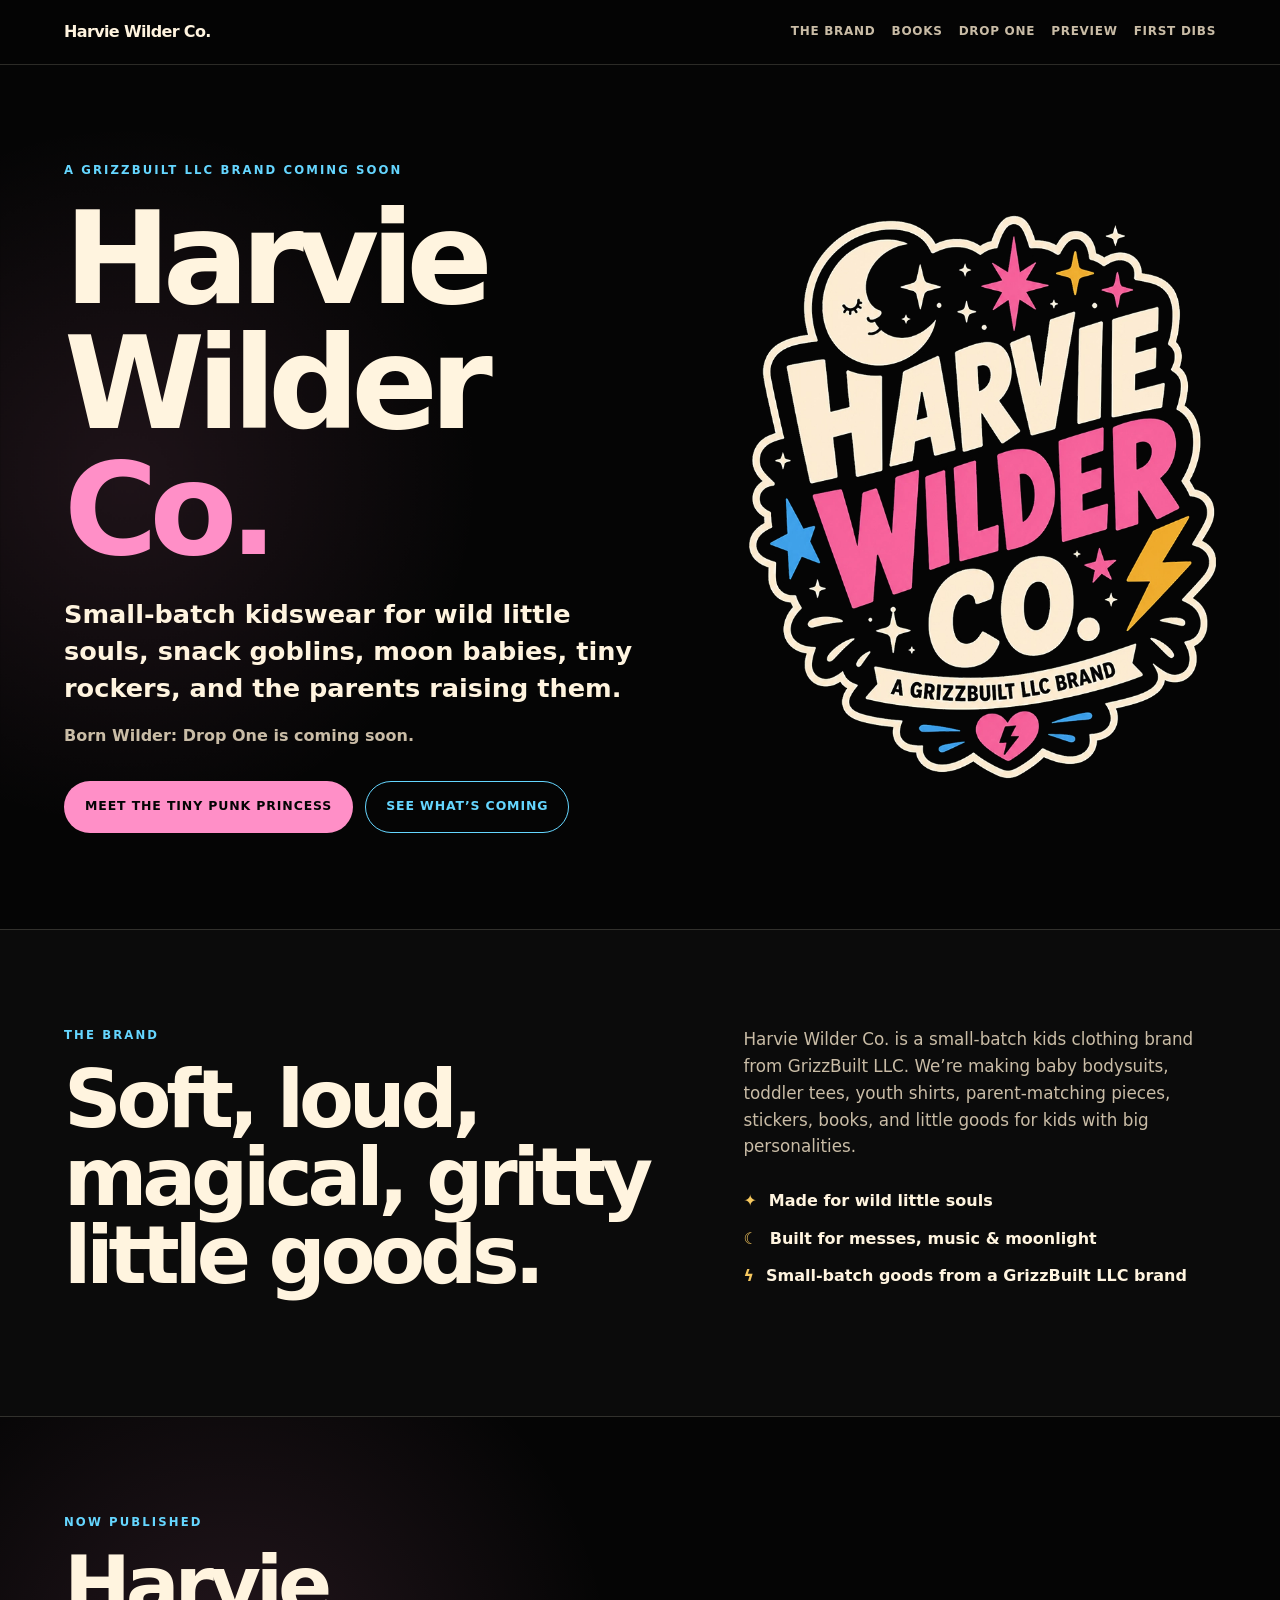
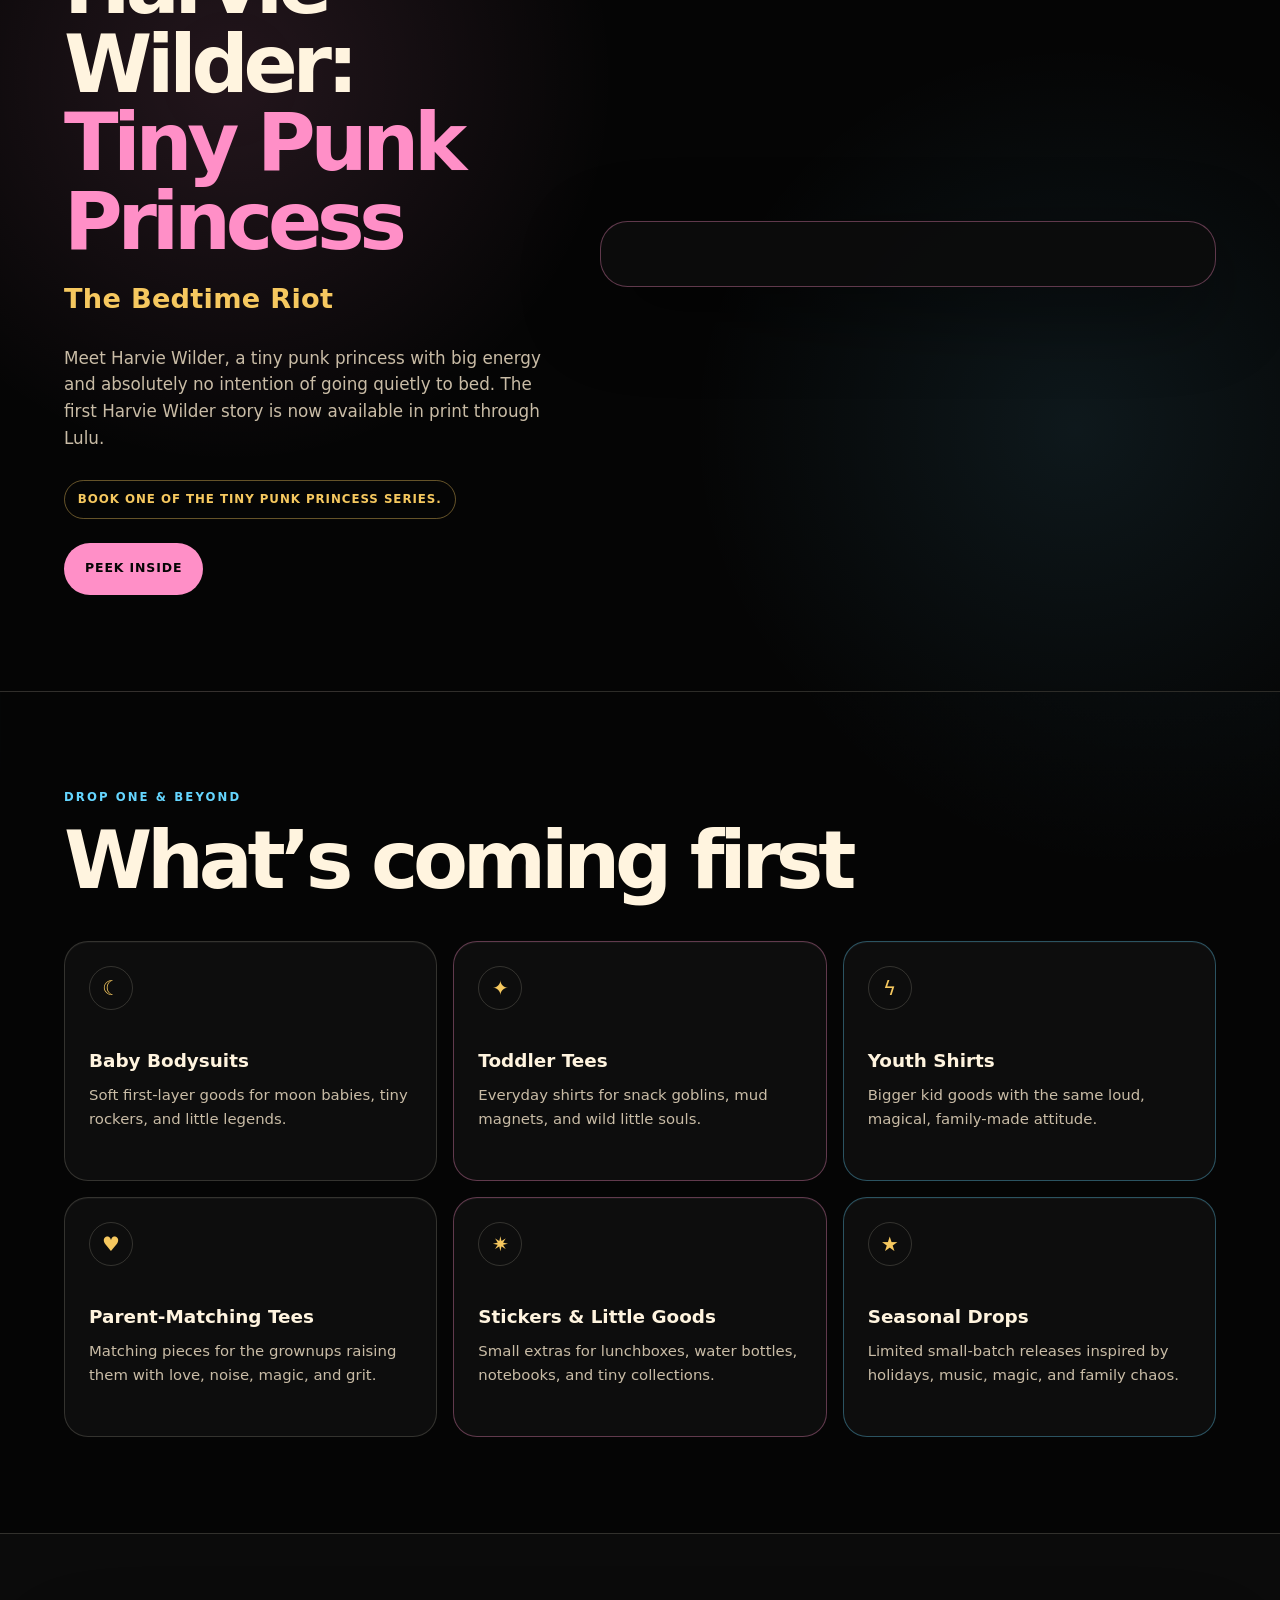
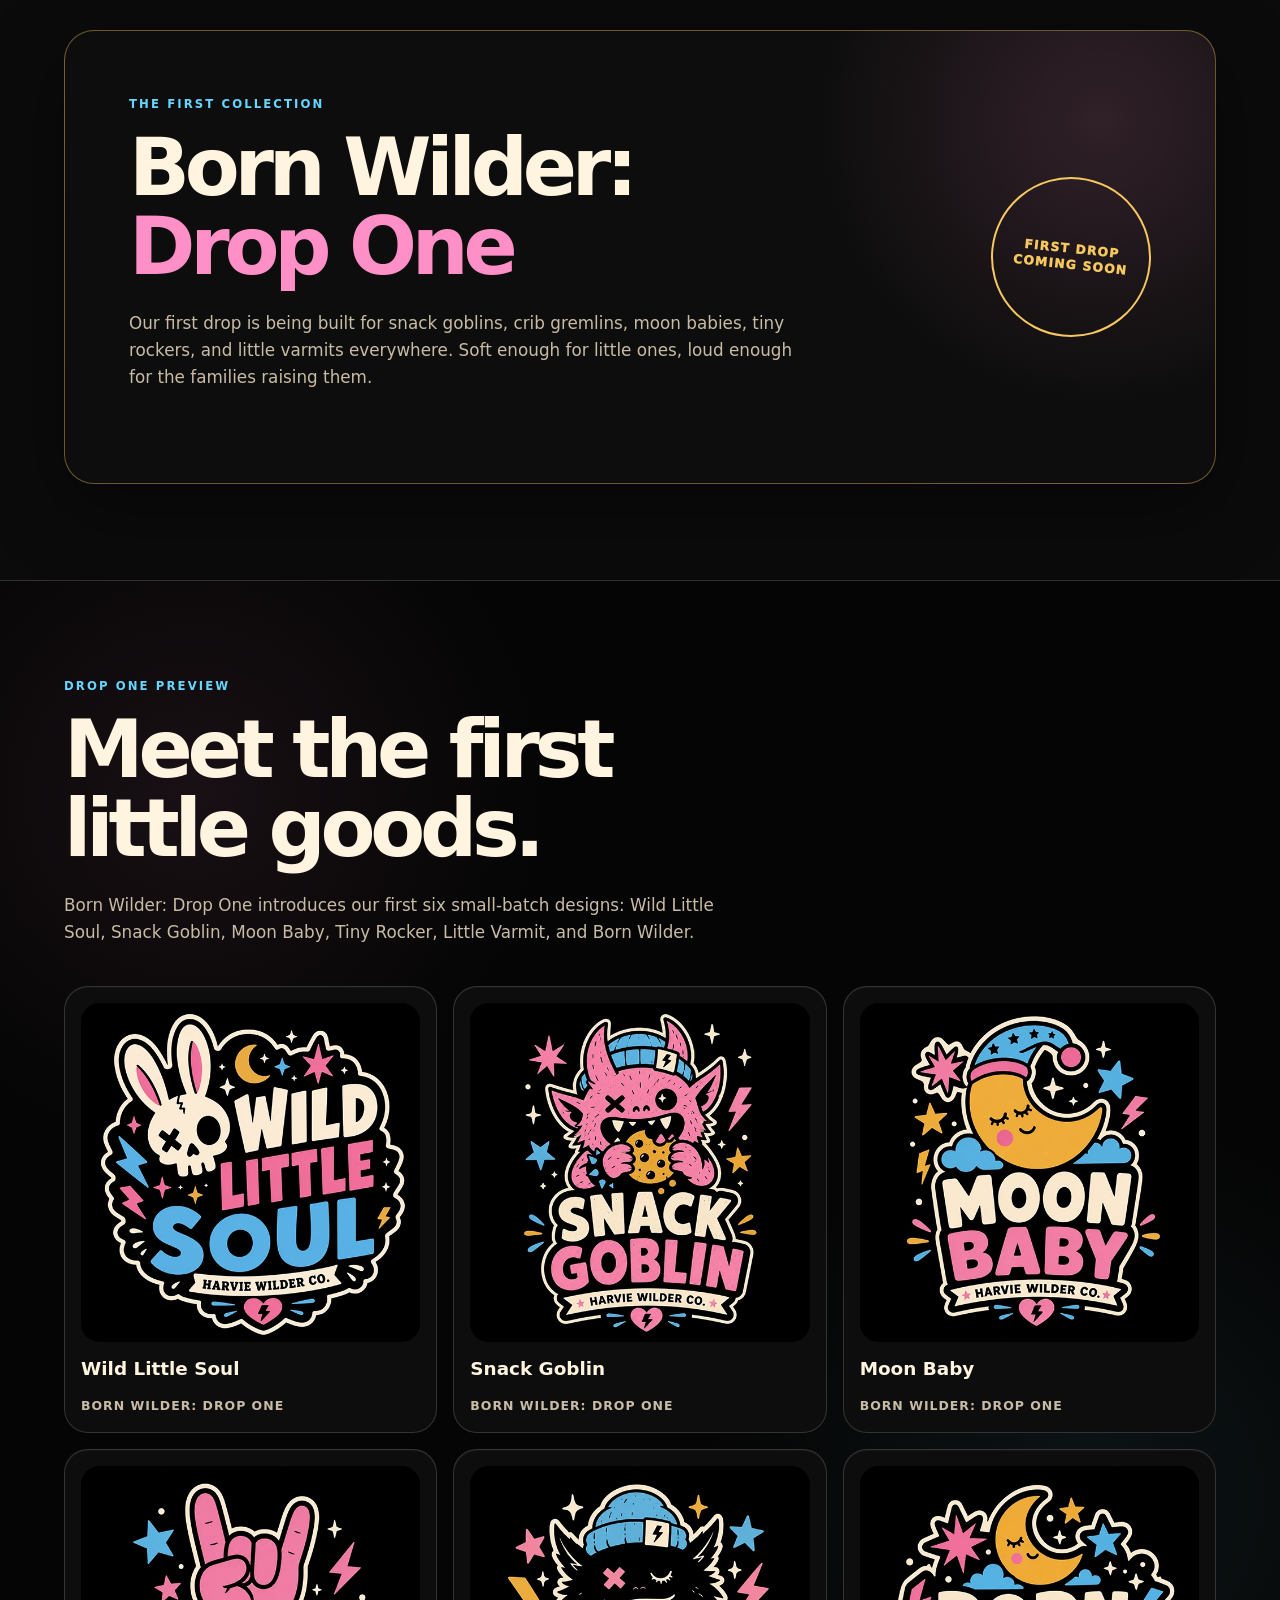
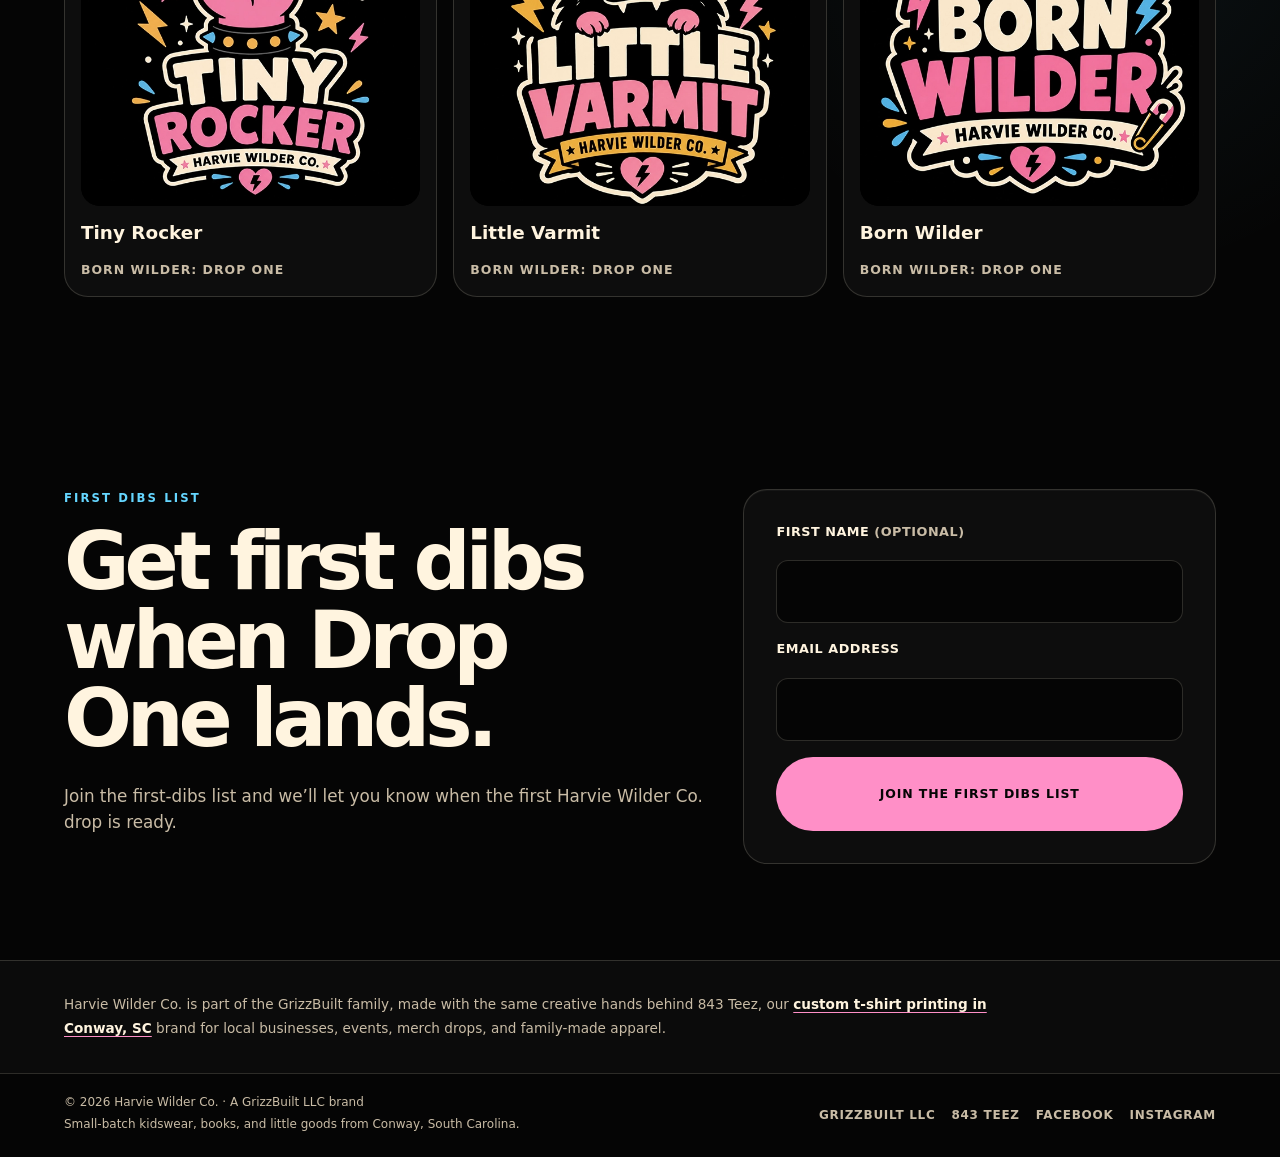
==== index.html @ cdcf3d1c "Add illustrated PDF pages to book preview" ====
<!doctype html>
<html lang="en">
  <head>
    <meta charset="utf-8">
    <meta name="viewport" content="width=device-width, initial-scale=1">
    <title>Harvie Wilder Co. | Small-Batch Kidswear for Wild Little Souls</title>
    <meta name="description" content="Harvie Wilder Co. is a small-batch kidswear brand from GrizzBuilt LLC, making baby bodysuits, toddler tees, youth shirts, parent-matching pieces, stickers, books, and little goods for wild little souls.">
    <link rel="canonical" href="https://harviewilderco.com/">
    <link rel="stylesheet" href="styles.css">
    <link rel="icon" href="/favicon.ico" sizes="any">
    <link rel="icon" href="/icon.svg" type="image/svg+xml">
    <link rel="apple-touch-icon" href="/apple-touch-icon.png">
    <meta property="og:title" content="Harvie Wilder Co. | Small-Batch Kidswear Coming Soon">
    <meta property="og:description" content="Small-batch kidswear, books, and little goods for wild little souls, snack goblins, moon babies, tiny rockers, and the parents raising them.">
    <meta property="og:type" content="website"><meta property="og:url" content="https://harviewilderco.com/"><meta property="og:site_name" content="Harvie Wilder Co."><meta property="og:locale" content="en_US"><meta property="og:image" content="https://harviewilderco.com/assets/harvie-wilder-og-image.png"><meta property="og:image:width" content="1200"><meta property="og:image:height" content="630"><meta property="og:image:type" content="image/png"><meta property="og:image:alt" content="Harvie Wilder Co. small-batch kidswear for wild little souls">
    <meta name="twitter:card" content="summary_large_image"><meta name="twitter:title" content="Harvie Wilder Co. | Small-Batch Kidswear for wild little souls"><meta name="twitter:description" content="Small-batch kidswear, books, and little goods for wild little souls, snack goblins, moon babies, tiny rockers, and the parents raising them."><meta name="twitter:image" content="https://harviewilderco.com/assets/harvie-wilder-og-image.png"><meta name="robots" content="index, follow">
    <script async src="https://www.googletagmanager.com/gtag/js?id=G-0PB50EY0SQ"></script><script>window.dataLayer=window.dataLayer||[];function gtag(){dataLayer.push(arguments);}gtag("js",new Date());gtag("config","G-0PB50EY0SQ");</script>
    <script defer src="https://js.lulu.com/lulu-buy.js"></script>
    <script type="application/ld+json">{"@context":"https://schema.org","@type":"Organization","name":"Harvie Wilder Co.","url":"https://harviewilderco.com","description":"Small-batch kidswear, books, and little goods from GrizzBuilt LLC.","parentOrganization":{"@type":"Organization","name":"GrizzBuilt LLC"},"address":{"@type":"PostalAddress","addressLocality":"Conway","addressRegion":"South Carolina","addressCountry":"US"}}</script>
    <style>
      .book-actions{display:flex;flex-wrap:wrap;gap:.75rem;margin-top:1.5rem}.preview-dialog{width:min(94vw,64rem);max-height:90vh;padding:0;border:1px solid rgb(255 244 223 / 22%);border-radius:1.5rem;background:#0d0d0d;color:#fff4df;box-shadow:0 1.5rem 5rem rgb(0 0 0 / 70%);overflow:hidden}.preview-dialog::backdrop{background:rgb(0 0 0 / 78%);backdrop-filter:blur(5px)}.preview-shell{position:relative;max-height:90vh;overflow:auto;padding:clamp(1.25rem,4vw,3rem)}.preview-close{position:sticky;top:0;z-index:2;float:right;width:2.75rem;height:2.75rem;border:1px solid rgb(255 244 223 / 20%);border-radius:50%;background:#050505;color:#fff4df;font-size:1.35rem;cursor:pointer}.preview-heading{padding-right:3.5rem}.preview-heading h2{font-size:clamp(2.2rem,7vw,4.5rem);margin-bottom:.75rem}.preview-heading p{max-width:42rem;color:#c9bca6}.preview-pages{display:grid;gap:1rem;margin-top:2rem}.preview-page{display:flex;flex-direction:column;align-items:center;gap:1.5rem;padding:0 0 2rem;overflow:hidden;border:1px solid rgb(255 244 223 / 16%);border-radius:1.25rem;background:#fff4df;color:#3f2941;text-align:center;box-shadow:inset 0 0 0 1rem rgb(255 255 255 / 20%)}.preview-page img{display:block;width:100%;height:auto;aspect-ratio:1/1;object-fit:contain}.preview-page p{max-width:30rem;margin:0;padding-inline:1.5rem;font-family:Georgia,"Times New Roman",serif;font-size:clamp(1.15rem,3vw,1.65rem);line-height:1.65}.preview-page strong{font-weight:800}.preview-finish{text-align:center;padding:2rem 0 0}.preview-finish p{color:#c9bca6}.preview-finish .button{margin-top:.5rem}@media(min-width:48rem){.preview-pages{grid-template-columns:repeat(2,1fr)}.preview-page:last-child{grid-column:1/-1;max-width:32rem;width:100%;margin-inline:auto}}@media(max-width:41.99rem){.book-actions{display:grid}.book-actions .button{width:100%}}
    </style>
  </head>
  <body>
    <a class="skip-link" href="#main-content">Skip to content</a>
    <header class="site-header"><div class="container header-inner"><a class="logo" href="/" aria-label="Harvie Wilder Co. home">Harvie Wilder Co.</a><nav aria-label="Main navigation"><a href="#the-brand">The Brand</a><a href="#books">Books</a><a href="#drop-one">Drop One</a><a href="#drop-preview">Preview</a><a href="#first-dibs">First Dibs</a></nav></div></header>
    <main id="main-content">
      <section class="hero section"><div class="container hero-inner"><div class="hero-copy"><p class="eyebrow">A GrizzBuilt LLC Brand Coming Soon</p><h1>Harvie Wilder <span>Co.</span></h1><p class="hero-tagline">Small-batch kidswear for wild little souls, snack goblins, moon babies, tiny rockers, and the parents raising them.</p><p class="hero-support">Born Wilder: Drop One is coming soon.</p><div class="button-row"><a class="button button-primary" href="#books">Meet the Tiny Punk Princess</a><a class="button button-secondary" href="#whats-coming">See What’s Coming</a></div></div><img class="hero-logo" src="/assets/harvie-wilder-logo-700.webp" srcset="/assets/harvie-wilder-logo-700.webp 700w, /assets/harvie-wilder-logo-1200.webp 1200w" sizes="(max-width: 700px) 88vw, 520px" alt="Harvie Wilder Co. logo, a GrizzBuilt LLC brand" width="1200" height="1399" loading="eager" fetchpriority="high" decoding="async"></div></section>
      <section class="section story-section" id="the-brand"><div class="container split-layout"><div><p class="section-kicker">The Brand</p><h2>Soft, loud, magical, gritty little goods.</h2></div><div><p class="lead">Harvie Wilder Co. is a small-batch kids clothing brand from GrizzBuilt LLC. We’re making baby bodysuits, toddler tees, youth shirts, parent-matching pieces, stickers, books, and little goods for kids with big personalities.</p><ul class="pillar-list"><li><span aria-hidden="true">✦</span> Made for wild little souls</li><li><span aria-hidden="true">☾</span> Built for messes, music &amp; moonlight</li><li><span aria-hidden="true">ϟ</span> Small-batch goods from a GrizzBuilt LLC brand</li></ul></div></div></section>
      <section class="section books-section" id="books"><div class="container book-layout"><div class="book-copy"><p class="section-kicker">Now Published</p><h2>Harvie Wilder: <span>Tiny Punk Princess</span></h2><p class="book-subtitle">The Bedtime Riot</p><p class="lead">Meet Harvie Wilder, a tiny punk princess with big energy and absolutely no intention of going quietly to bed. The first Harvie Wilder story is now available in print through Lulu.</p><p class="book-series-note">Book One of the Tiny Punk Princess series.</p><div class="book-actions"><button class="button button-primary" type="button" id="peek-inside">Peek Inside</button></div></div><div class="book-buy-card" aria-label="Buy Harvie Wilder: Tiny Punk Princess — The Bedtime Riot"><lulu-buy-button buy-button-id="1864e697-645f-49e1-90ef-84f9c63bfdae" variant="product-preview"></lulu-buy-button></div></div></section>
      <section class="section products-section" id="whats-coming"><div class="container"><p class="section-kicker">Drop One &amp; Beyond</p><h2>What’s coming first</h2><div class="product-grid"><article class="product-card"><span class="card-icon" aria-hidden="true">☾</span><h3>Baby Bodysuits</h3><p>Soft first-layer goods for moon babies, tiny rockers, and little legends.</p></article><article class="product-card"><span class="card-icon" aria-hidden="true">✦</span><h3>Toddler Tees</h3><p>Everyday shirts for snack goblins, mud magnets, and wild little souls.</p></article><article class="product-card"><span class="card-icon" aria-hidden="true">ϟ</span><h3>Youth Shirts</h3><p>Bigger kid goods with the same loud, magical, family-made attitude.</p></article><article class="product-card"><span class="card-icon" aria-hidden="true">♥</span><h3>Parent-Matching Tees</h3><p>Matching pieces for the grownups raising them with love, noise, magic, and grit.</p></article><article class="product-card"><span class="card-icon" aria-hidden="true">✷</span><h3>Stickers &amp; Little Goods</h3><p>Small extras for lunchboxes, water bottles, notebooks, and tiny collections.</p></article><article class="product-card"><span class="card-icon" aria-hidden="true">★</span><h3>Seasonal Drops</h3><p>Limited small-batch releases inspired by holidays, music, magic, and family chaos.</p></article></div></div></section>
      <section class="section drop-section" id="drop-one"><div class="container"><div class="drop-card"><div><p class="section-kicker">The First Collection</p><h2>Born Wilder: <span>Drop One</span></h2><p class="lead">Our first drop is being built for snack goblins, crib gremlins, moon babies, tiny rockers, and little varmits everywhere. Soft enough for little ones, loud enough for the families raising them.</p></div><p class="sticker-badge">First drop coming soon</p></div></div></section>
      <section class="section drop-preview-section" id="drop-preview"><div class="container"><p class="section-kicker">Drop One Preview</p><h2>Meet the first little goods.</h2><p class="lead">Born Wilder: Drop One introduces our first six small-batch designs: Wild Little Soul, Snack Goblin, Moon Baby, Tiny Rocker, Little Varmit, and Born Wilder.</p><div class="drop-preview-grid"><article class="drop-preview-card"><img class="drop-preview-art" src="/assets/drop-one/wild-little-soul.webp" alt="Wild Little Soul Harvie Wilder Co. kidswear design" width="600" height="600" loading="lazy" decoding="async"><h3>Wild Little Soul</h3><p>Born Wilder: Drop One</p></article><article class="drop-preview-card"><img class="drop-preview-art" src="/assets/drop-one/snack-goblin.webp" alt="Snack Goblin Harvie Wilder Co. kidswear design" width="600" height="600" loading="lazy" decoding="async"><h3>Snack Goblin</h3><p>Born Wilder: Drop One</p></article><article class="drop-preview-card"><img class="drop-preview-art" src="/assets/drop-one/moon-baby.webp" alt="Moon Baby Harvie Wilder Co. kidswear design" width="600" height="600" loading="lazy" decoding="async"><h3>Moon Baby</h3><p>Born Wilder: Drop One</p></article><article class="drop-preview-card"><img class="drop-preview-art" src="/assets/drop-one/tiny-rocker.webp" alt="Tiny Rocker Harvie Wilder Co. kidswear design" width="600" height="600" loading="lazy" decoding="async"><h3>Tiny Rocker</h3><p>Born Wilder: Drop One</p></article><article class="drop-preview-card"><img class="drop-preview-art" src="/assets/drop-one/little-varmit.webp" alt="Little Varmit Harvie Wilder Co. kidswear design" width="600" height="600" loading="lazy" decoding="async"><h3>Little Varmit</h3><p>Born Wilder: Drop One</p></article><article class="drop-preview-card"><img class="drop-preview-art" src="/assets/drop-one/born-wilder.webp" alt="Born Wilder Harvie Wilder Co. kidswear design" width="600" height="600" loading="lazy" decoding="async"><h3>Born Wilder</h3><p>Born Wilder: Drop One</p></article></div></div></section>
      <section class="section signup-section" id="first-dibs"><div class="container signup-layout"><div><p class="section-kicker">First Dibs List</p><h2>Get first dibs when Drop One lands.</h2><p class="lead">Join the first-dibs list and we’ll let you know when the first Harvie Wilder Co. drop is ready.</p></div><form class="signup-form" name="first-dibs" method="POST" action="/thanks.html" data-netlify="true" netlify-honeypot="bot-field"><input type="hidden" name="form-name" value="first-dibs"><p class="hidden-field"><label>Don’t fill this out if you’re human:<input name="bot-field"></label></p><div class="form-field"><label for="first-name">First name <span>(optional)</span></label><input id="first-name" name="first-name" type="text" autocomplete="given-name"></div><div class="form-field"><label for="email">Email address</label><input id="email" name="email" type="email" autocomplete="email" required></div><button class="button button-primary" type="submit">Join the First Dibs List</button></form></div></section>
    </main>
    <dialog class="preview-dialog" id="book-preview" aria-labelledby="preview-title"><div class="preview-shell"><button class="preview-close" type="button" aria-label="Close book preview">×</button><div class="preview-heading"><p class="section-kicker">Peek Inside</p><h2 id="preview-title">The Bedtime Riot</h2><p>A few pages from <em>Harvie the Tiny Punk Princess: The Bedtime Riot</em>. Just enough to meet Harvie and get a taste of the bedtime rebellion.</p></div><div class="preview-pages"><article class="preview-page"><img src="/assets/books/bedtime-riot/page-05.jpg" alt="Harvie in her boots holding Bunny beside her bed, surrounded by warm lights and glow stars." width="1200" height="1200" loading="lazy" decoding="async"><p><strong>Harvie was NOT sleepy.</strong><br>Not even close.<br><br>Her little boots were still stompy.<br>Her bunny was still wide awake.<br><br>And her bedtime playlist still had THREE whole songs left.</p></article><article class="preview-page"><img src="/assets/books/bedtime-riot/page-09.jpg" alt="Harvie declaring her bedtime rebellion, with Pickles, Bunny, Babu, Pepé, Mom, and Dad." width="1200" height="1200" loading="lazy" decoding="async"><p><strong>“Tiny punk princesses NEVER sleep!”</strong><br>she announced dramatically.<br><br>Pickles the Tone Gremlin dropped a guitar pick in shock.<br><br>Babu snored louder.<br>Pepé rolled onto his back like this was all very emotional.</p></article><article class="preview-page"><img src="/assets/books/bedtime-riot/page-13.jpg" alt="Harvie marching down the hallway with Bunny, followed by Pickles and the dogs." width="1200" height="1200" loading="lazy" decoding="async"><p>Down the hallway she marched.<br><br><strong>STOMP.<br>STOMP.<br>STOMP.</strong><br><br>Her floppy bunny bounced under one arm.<br><br>Tonight…<br>there would be a <strong>BEDTIME RIOT.</strong></p></article><article class="preview-page"><img src="/assets/books/bedtime-riot/page-25.jpg" alt="Harvie yawning with Bunny and her sleepy companions on the couch." width="1200" height="1200" loading="lazy" decoding="async"><p>Then suddenly—<br><br><strong>YAWNNNNN.</strong><br><br>Harvie froze.<br><br>That yawn came from HER.</p></article><article class="preview-page"><img src="/assets/books/bedtime-riot/page-29.jpg" alt="Dad smiling at Harvie beside his guitar, with Bunny, Pickles, Babu, and Pepé." width="1200" height="1200" loading="lazy" decoding="async"><p>Dad opened one sleepy eye.<br><br><strong>“Rockstars gotta recharge too, kiddo.”</strong><br><br>Harvie sighed.<br>“Even tiny punk princesses?”<br><br>Dad smiled.<br>“Especially tiny punk princesses.”</p></article></div><div class="preview-finish"><p>And that’s where we stop. The rest of Harvie’s bedtime riot is waiting in the book.</p><button class="button button-primary preview-done" type="button">Back to the Book</button></div></div></dialog>
    <aside class="sister-brand"><div class="container"><p>Harvie Wilder Co. is part of the GrizzBuilt family, made with the same creative hands behind 843 Teez, our <a href="https://843teez.com/">custom t-shirt printing in Conway, SC</a> brand for local businesses, events, merch drops, and family-made apparel.</p></div></aside>
    <footer class="site-footer"><div class="container footer-inner"><div><p>© 2026 Harvie Wilder Co. · A GrizzBuilt LLC brand</p><p>Small-batch kidswear, books, and little goods from Conway, South Carolina.</p></div><nav class="footer-links" aria-label="Harvie Wilder Co. footer links"><a href="https://grizzbuilt.com" target="_blank" rel="noopener noreferrer">GrizzBuilt LLC</a><a href="https://843teez.com" target="_blank" rel="noopener noreferrer">843 Teez</a><a href="https://www.facebook.com/harviewilderco" target="_blank" rel="noopener noreferrer">Facebook</a><a href="https://www.instagram.com/harviewilderco" target="_blank" rel="noopener noreferrer">Instagram</a></nav></div></footer>
    <script>const preview=document.getElementById('book-preview');const openPreview=document.getElementById('peek-inside');const closePreview=document.querySelector('.preview-close');const donePreview=document.querySelector('.preview-done');openPreview.addEventListener('click',()=>preview.showModal());closePreview.addEventListener('click',()=>preview.close());donePreview.addEventListener('click',()=>preview.close());preview.addEventListener('click',e=>{if(e.target===preview)preview.close();});</script>
  </body>
</html>
---- styles.css ----
:root {
  color-scheme: dark;
  --black: #050505;
  --cream: #fff4df;
  --pink: #ff8fc7;
  --blue: #65d6ff;
  --gold: #f6c85f;
  --taupe: #c9bca6;
  --panel: #0d0d0d;
  --line: rgb(255 244 223 / 16%);
  --radius: 1.5rem;
  --shadow: 0 1.5rem 5rem rgb(0 0 0 / 45%);
}

* {
  box-sizing: border-box;
}

html {
  scroll-behavior: smooth;
  background: var(--black);
}

body {
  min-width: 20rem;
  margin: 0;
  overflow-x: hidden;
  background:
    radial-gradient(circle at 10% 8%, rgb(255 143 199 / 10%), transparent 22rem),
    radial-gradient(circle at 90% 34%, rgb(101 214 255 / 8%), transparent 28rem),
    var(--black);
  color: var(--cream);
  font-family: system-ui, -apple-system, BlinkMacSystemFont, "Segoe UI", sans-serif;
  line-height: 1.6;
}

a {
  color: inherit;
}

a:focus-visible,
button:focus-visible,
input:focus-visible {
  outline: 3px solid var(--blue);
  outline-offset: 4px;
}

.container {
  width: min(100% - 2rem, 72rem);
  margin-inline: auto;
}

.section {
  padding: 4.5rem 0;
}

.skip-link {
  position: fixed;
  top: 0.75rem;
  left: 0.75rem;
  z-index: 10;
  padding: 0.75rem 1rem;
  transform: translateY(-150%);
  border-radius: 999px;
  background: var(--cream);
  color: var(--black);
  font-weight: 800;
}

.skip-link:focus {
  transform: translateY(0);
}

.site-header {
  border-bottom: 1px solid var(--line);
  background: rgb(5 5 5 / 92%);
}

.header-inner,
.footer-inner {
  display: flex;
  align-items: center;
  justify-content: space-between;
  gap: 1rem;
  padding-block: 1.2rem;
}

.logo {
  color: var(--cream);
  font-size: 1rem;
  font-weight: 900;
  letter-spacing: -0.04em;
  text-decoration: none;
}

nav {
  display: flex;
  flex-wrap: wrap;
  gap: 0.8rem 1rem;
}

nav a {
  color: var(--taupe);
  font-size: 0.75rem;
  font-weight: 800;
  letter-spacing: 0.06em;
  text-decoration: none;
  text-transform: uppercase;
}

nav a:hover {
  color: var(--blue);
}

.hero {
  position: relative;
  display: grid;
  min-height: calc(100vh - 4.25rem);
  place-items: center;
}

.hero-inner {
  display: grid;
  gap: 3rem;
  align-items: center;
}

.eyebrow,
.section-kicker {
  margin: 0 0 1rem;
  color: var(--blue);
  font-size: 0.73rem;
  font-weight: 900;
  letter-spacing: 0.18em;
  text-transform: uppercase;
}

h1,
h2,
h3,
p {
  margin-top: 0;
}

h1,
h2 {
  letter-spacing: -0.065em;
  line-height: 0.98;
  text-wrap: balance;
}

h1 {
  max-width: 11ch;
  margin-bottom: 1.5rem;
  font-size: clamp(3.5rem, 17vw, 8rem);
}

h1 span,
h2 span {
  color: var(--pink);
}

h2 {
  max-width: 15ch;
  margin-bottom: 1.5rem;
  font-size: clamp(2.5rem, 9vw, 5rem);
}

h3 {
  margin-bottom: 0.75rem;
  color: var(--cream);
  font-size: 1.15rem;
  line-height: 1.2;
}

.hero-tagline {
  max-width: 45rem;
  margin-bottom: 1rem;
  font-size: clamp(1.15rem, 4vw, 1.6rem);
  font-weight: 650;
  line-height: 1.45;
  text-wrap: balance;
}

.hero-support,
.lead,
.product-card p,
.site-footer p {
  color: var(--taupe);
}

.hero-support {
  margin-bottom: 0;
  font-weight: 700;
}

.button-row {
  display: flex;
  flex-wrap: wrap;
  gap: 0.75rem;
  margin-top: 2rem;
}

.button {
  display: inline-flex;
  min-height: 3.25rem;
  align-items: center;
  justify-content: center;
  padding: 0.8rem 1.25rem;
  border: 1px solid transparent;
  border-radius: 999px;
  font: inherit;
  font-size: 0.78rem;
  font-weight: 900;
  letter-spacing: 0.07em;
  line-height: 1.2;
  text-align: center;
  text-decoration: none;
  text-transform: uppercase;
  cursor: pointer;
}

.button-primary {
  background: var(--pink);
  color: var(--black);
}

.button-secondary {
  border-color: var(--blue);
  color: var(--blue);
}

.button:hover {
  filter: brightness(1.12);
}

.hero-logo {
  display: block;
  width: min(88vw, 520px);
  max-width: 100%;
  height: auto;
  margin-inline: auto;
  object-fit: contain;
}

.story-section,
.drop-section {
  border-block: 1px solid var(--line);
  background: rgb(255 244 223 / 2.5%);
}

.split-layout,
.signup-layout {
  display: grid;
  gap: 2.5rem;
}

.lead {
  max-width: 42rem;
  margin-bottom: 1.75rem;
  font-size: 1.05rem;
}

.pillar-list {
  display: grid;
  gap: 0.75rem;
  margin: 0;
  padding: 0;
  list-style: none;
}

.pillar-list li {
  display: flex;
  gap: 0.75rem;
  align-items: center;
  font-weight: 750;
}

.pillar-list span {
  color: var(--gold);
}

.books-section {
  position: relative;
  overflow: hidden;
  border-bottom: 1px solid var(--line);
  background:
    radial-gradient(circle at 18% 30%, rgb(255 143 199 / 12%), transparent 24rem),
    radial-gradient(circle at 84% 70%, rgb(101 214 255 / 9%), transparent 24rem),
    var(--black);
}

.book-layout {
  display: grid;
  gap: 2rem;
  align-items: center;
}

.book-copy h2 {
  max-width: 12ch;
}

.book-subtitle {
  margin: -0.5rem 0 1.5rem;
  color: var(--gold);
  font-size: clamp(1.25rem, 3vw, 1.7rem);
  font-weight: 900;
  letter-spacing: 0.01em;
}

.book-series-note {
  display: inline-block;
  margin: 0;
  padding: 0.55rem 0.8rem;
  border: 1px solid rgb(246 200 95 / 40%);
  border-radius: 999px;
  color: var(--gold);
  font-size: 0.74rem;
  font-weight: 900;
  letter-spacing: 0.08em;
  text-transform: uppercase;
}

.book-buy-card {
  display: grid;
  min-width: 0;
  place-items: center;
  padding: clamp(1rem, 4vw, 2rem);
  border: 1px solid rgb(255 143 199 / 35%);
  border-radius: calc(var(--radius) * 1.15);
  background: rgb(13 13 13 / 92%);
  box-shadow: var(--shadow);
}

.book-buy-card lulu-buy-button {
  display: block;
  width: 100%;
  max-width: 32rem;
}

.product-grid {
  display: grid;
  gap: 1rem;
  margin-top: 2.5rem;
}

.product-card,
.signup-form {
  border: 1px solid var(--line);
  border-radius: var(--radius);
  background: var(--panel);
  box-shadow: inset 0 1px rgb(255 255 255 / 4%);
}

.product-card {
  min-height: 15rem;
  padding: 1.5rem;
}

.product-card:nth-child(3n + 2) {
  border-color: rgb(255 143 199 / 35%);
}

.product-card:nth-child(3n + 3) {
  border-color: rgb(101 214 255 / 35%);
}

.card-icon {
  display: grid;
  width: 2.75rem;
  height: 2.75rem;
  margin-bottom: 2.5rem;
  place-items: center;
  border: 1px solid var(--line);
  border-radius: 50%;
  color: var(--gold);
  font-size: 1.25rem;
}

.product-card p {
  margin-bottom: 0;
  font-size: 0.93rem;
}

.drop-card {
  display: grid;
  gap: 2rem;
  align-items: center;
  padding: clamp(1.5rem, 5vw, 4rem);
  overflow: hidden;
  border: 1px solid rgb(246 200 95 / 40%);
  border-radius: calc(var(--radius) * 1.25);
  background:
    radial-gradient(circle at 90% 20%, rgb(255 143 199 / 15%), transparent 18rem),
    var(--panel);
  box-shadow: var(--shadow);
}

.sticker-badge {
  display: grid;
  width: 10rem;
  aspect-ratio: 1;
  place-content: center;
  margin: 0 auto;
  transform: rotate(6deg);
  border: 2px solid var(--gold);
  border-radius: 50%;
  color: var(--gold);
  font-size: 0.77rem;
  font-weight: 950;
  letter-spacing: 0.1em;
  line-height: 1.3;
  text-align: center;
  text-transform: uppercase;
}

.drop-preview-section {
  background:
    radial-gradient(circle at 15% 15%, rgb(255 143 199 / 8%), transparent 22rem),
    radial-gradient(circle at 85% 65%, rgb(101 214 255 / 7%), transparent 24rem),
    var(--black);
}

.drop-preview-grid {
  display: grid;
  gap: 1rem;
  margin-top: 2.5rem;
}

.drop-preview-card {
  display: grid;
  gap: 1rem;
  align-content: start;
  padding: 1rem;
  border: 1px solid var(--line);
  border-radius: var(--radius);
  background: var(--panel);
  box-shadow: inset 0 1px rgb(255 255 255 / 4%);
}

.drop-preview-art {
  display: block;
  width: 100%;
  height: auto;
  aspect-ratio: 1;
  object-fit: contain;
  border-radius: calc(var(--radius) * 0.8);
  background: #000;
}

.drop-preview-card h3 {
  margin-bottom: 0;
}

.drop-preview-card p {
  margin-bottom: 0;
  color: var(--taupe);
  font-size: 0.78rem;
  font-weight: 900;
  letter-spacing: 0.08em;
  text-transform: uppercase;
}

.signup-form {
  display: grid;
  gap: 1rem;
  padding: 1.5rem;
}

.form-field {
  display: grid;
  gap: 0.45rem;
}

label {
  font-size: 0.8rem;
  font-weight: 850;
  letter-spacing: 0.04em;
  text-transform: uppercase;
}

label span {
  color: var(--taupe);
  font-weight: 600;
}

input {
  width: 100%;
  min-height: 3.25rem;
  border: 1px solid var(--line);
  border-radius: 0.75rem;
  background: var(--black);
  color: var(--cream);
  font: inherit;
  padding-inline: 0.9rem;
}

.hidden-field {
  position: absolute;
  width: 1px;
  height: 1px;
  overflow: hidden;
  clip: rect(0 0 0 0);
  clip-path: inset(50%);
  white-space: nowrap;
}

.site-footer {
  border-top: 1px solid var(--line);
}

.sister-brand {
  border-top: 1px solid var(--line);
  background: rgb(255 244 223 / 2.5%);
  padding-block: 2rem;
}

.sister-brand p {
  max-width: 58rem;
  margin: 0;
  color: var(--taupe);
  font-size: 0.85rem;
  line-height: 1.75;
}

.sister-brand a {
  color: var(--cream);
  font-weight: 750;
  text-decoration-color: var(--pink);
  text-decoration-thickness: 1px;
  text-underline-offset: 0.2em;
}

.sister-brand a:hover {
  color: var(--pink);
}

.site-footer p {
  margin-bottom: 0.2rem;
  font-size: 0.75rem;
}

.footer-links a {
  display: inline-flex;
  min-height: 2.75rem;
  align-items: center;
}

.error-page {
  display: grid;
  min-height: 100vh;
  place-items: center;
  padding: 1rem;
}

.error-card,
.thanks-card {
  width: min(100%, 42rem);
  padding: clamp(2.5rem, 9vw, 6rem) 1.5rem;
  border: 1px solid var(--line);
  border-radius: calc(var(--radius) * 1.25);
  background: var(--panel);
  box-shadow: var(--shadow);
  text-align: center;
}

.thanks-page {
  display: grid;
  min-height: 100vh;
  place-items: center;
  padding: 1rem;
}

.thanks-card h1 {
  max-width: 12ch;
  margin-inline: auto;
  font-size: clamp(2.5rem, 10vw, 5rem);
}

.thanks-card > p:not(.eyebrow) {
  margin-bottom: 2rem;
  color: var(--taupe);
}

.thanks-social {
  margin-top: 1.5rem;
  color: var(--taupe);
  font-size: 0.9rem;
}

.thanks-social a {
  color: var(--blue);
  font-weight: 800;
}

.error-card h1 {
  max-width: 14ch;
  margin-inline: auto;
  font-size: clamp(2rem, 8vw, 3.5rem);
}

.error-code {
  margin-bottom: 1.5rem;
  color: var(--pink);
  font-size: clamp(5rem, 25vw, 11rem);
  font-weight: 950;
  letter-spacing: -0.1em;
  line-height: 0.8;
}

@media (min-width: 42rem) {
  .container {
    width: min(100% - 3rem, 72rem);
  }

  .section {
    padding: 6rem 0;
  }

  .hero-inner,
  .split-layout,
  .signup-layout {
    grid-template-columns: 1.15fr 0.85fr;
  }

  .book-layout {
    grid-template-columns: minmax(0, 0.9fr) minmax(22rem, 1.1fr);
  }

  .product-grid {
    grid-template-columns: repeat(2, 1fr);
  }

  .drop-preview-grid {
    grid-template-columns: repeat(2, 1fr);
  }

  .drop-card {
    grid-template-columns: 1fr auto;
  }
}

@media (min-width: 62rem) {
  .product-grid {
    grid-template-columns: repeat(3, 1fr);
  }

  .drop-preview-grid {
    grid-template-columns: repeat(3, 1fr);
  }

  .signup-form {
    padding: 2rem;
  }
}

@media (max-width: 700px) {
  .hero-logo {
    width: min(92vw, 360px);
    margin-inline: auto;
  }
}

@media (max-width: 41.99rem) {
  .header-inner,
  .footer-inner {
    align-items: flex-start;
    flex-direction: column;
  }

  .hero {
    min-height: auto;
  }

  .hero-copy {
    text-align: center;
  }

  h1 {
    margin-inline: auto;
  }

  .button-row {
    display: grid;
  }

  .button {
    width: 100%;
  }

  .book-copy {
    text-align: center;
  }

  .book-copy h2,
  .book-copy .lead {
    margin-inline: auto;
  }

  .book-buy-card {
    padding: 1rem;
  }
}

@media (prefers-reduced-motion: reduce) {
  html {
    scroll-behavior: auto;
  }
}
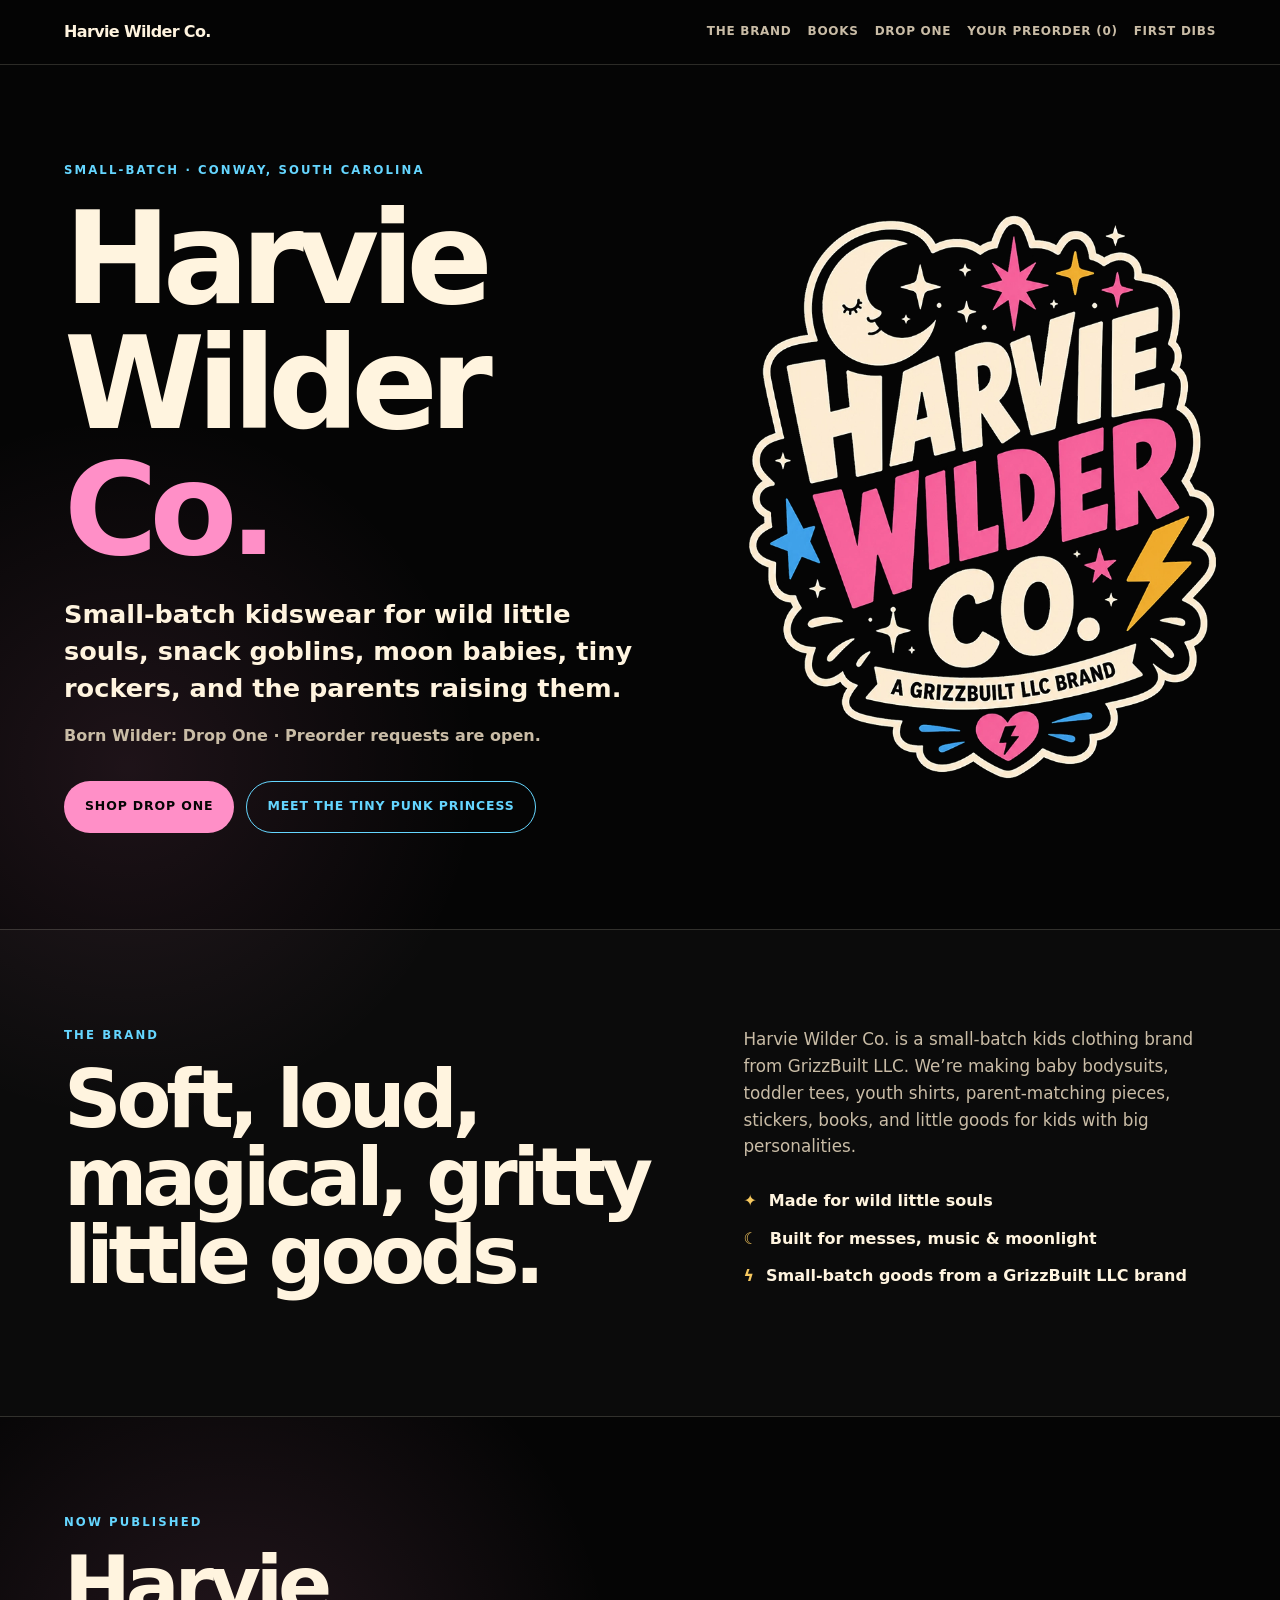
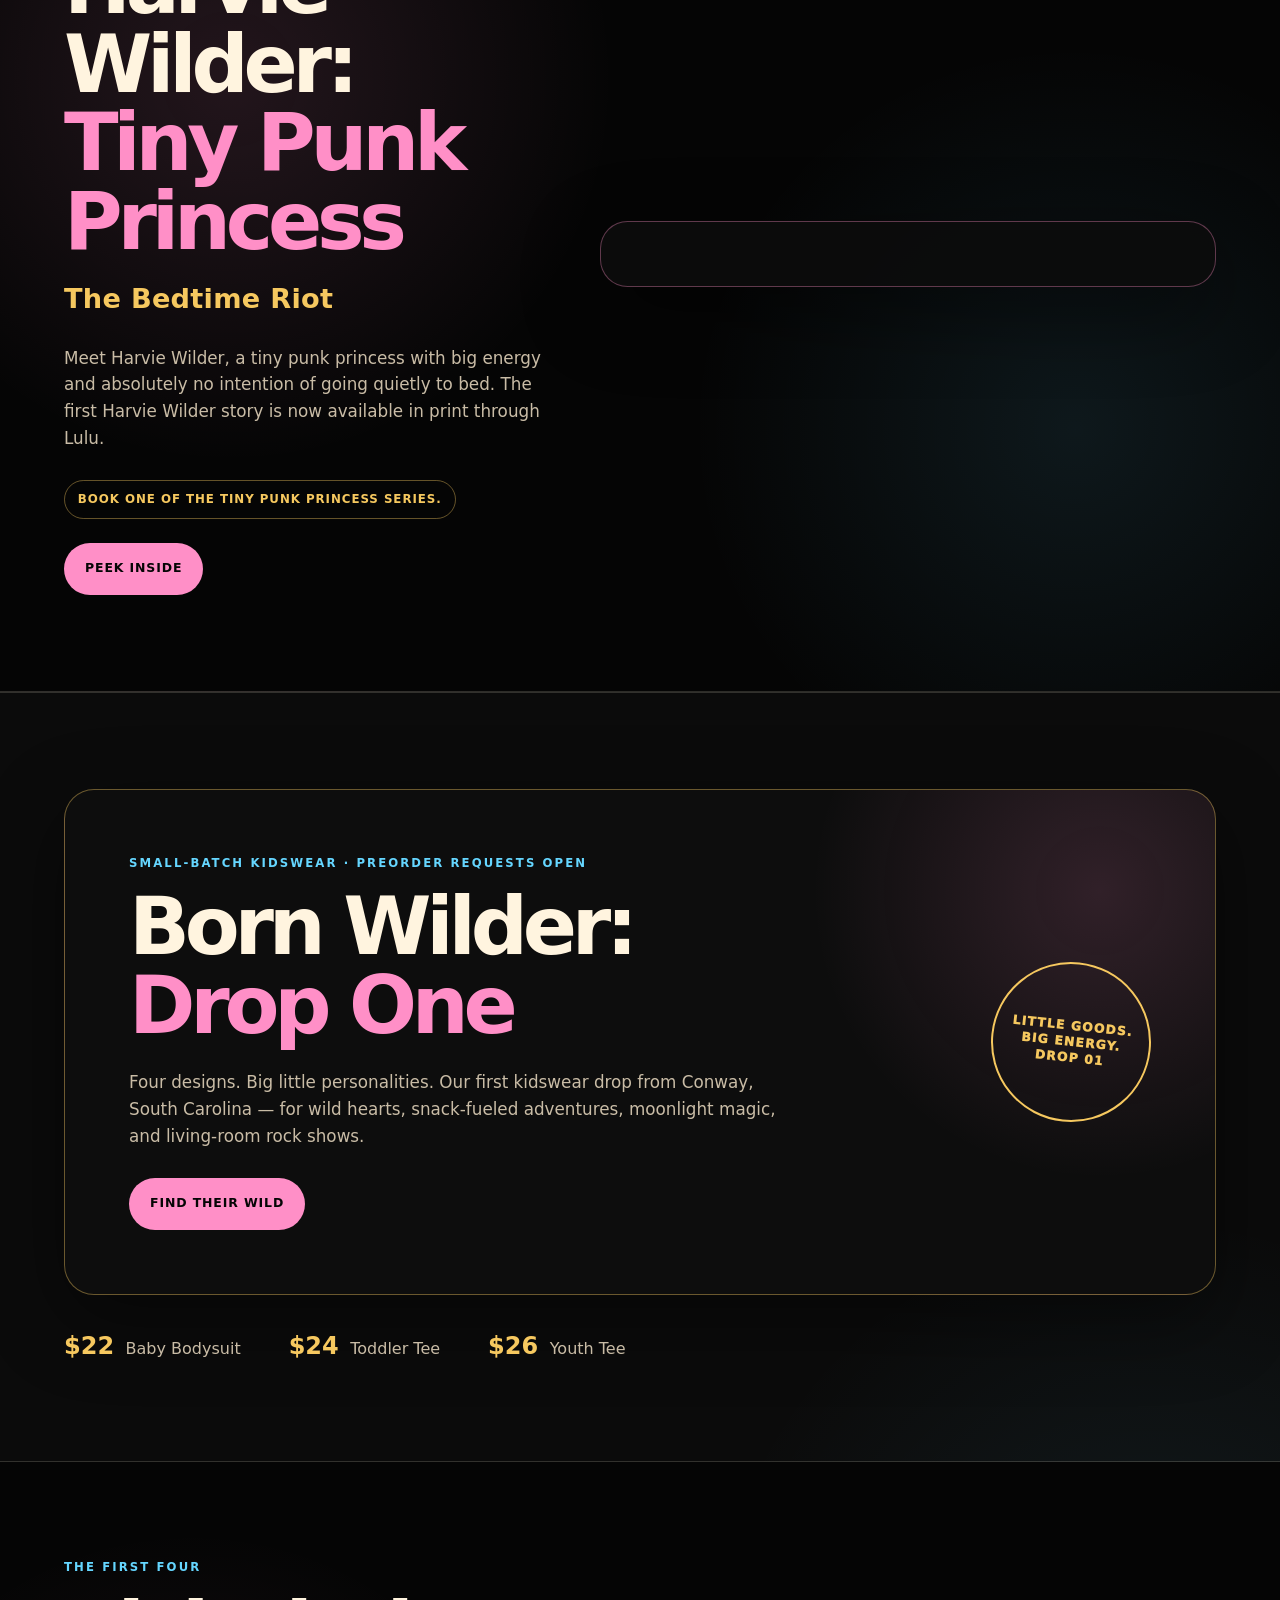
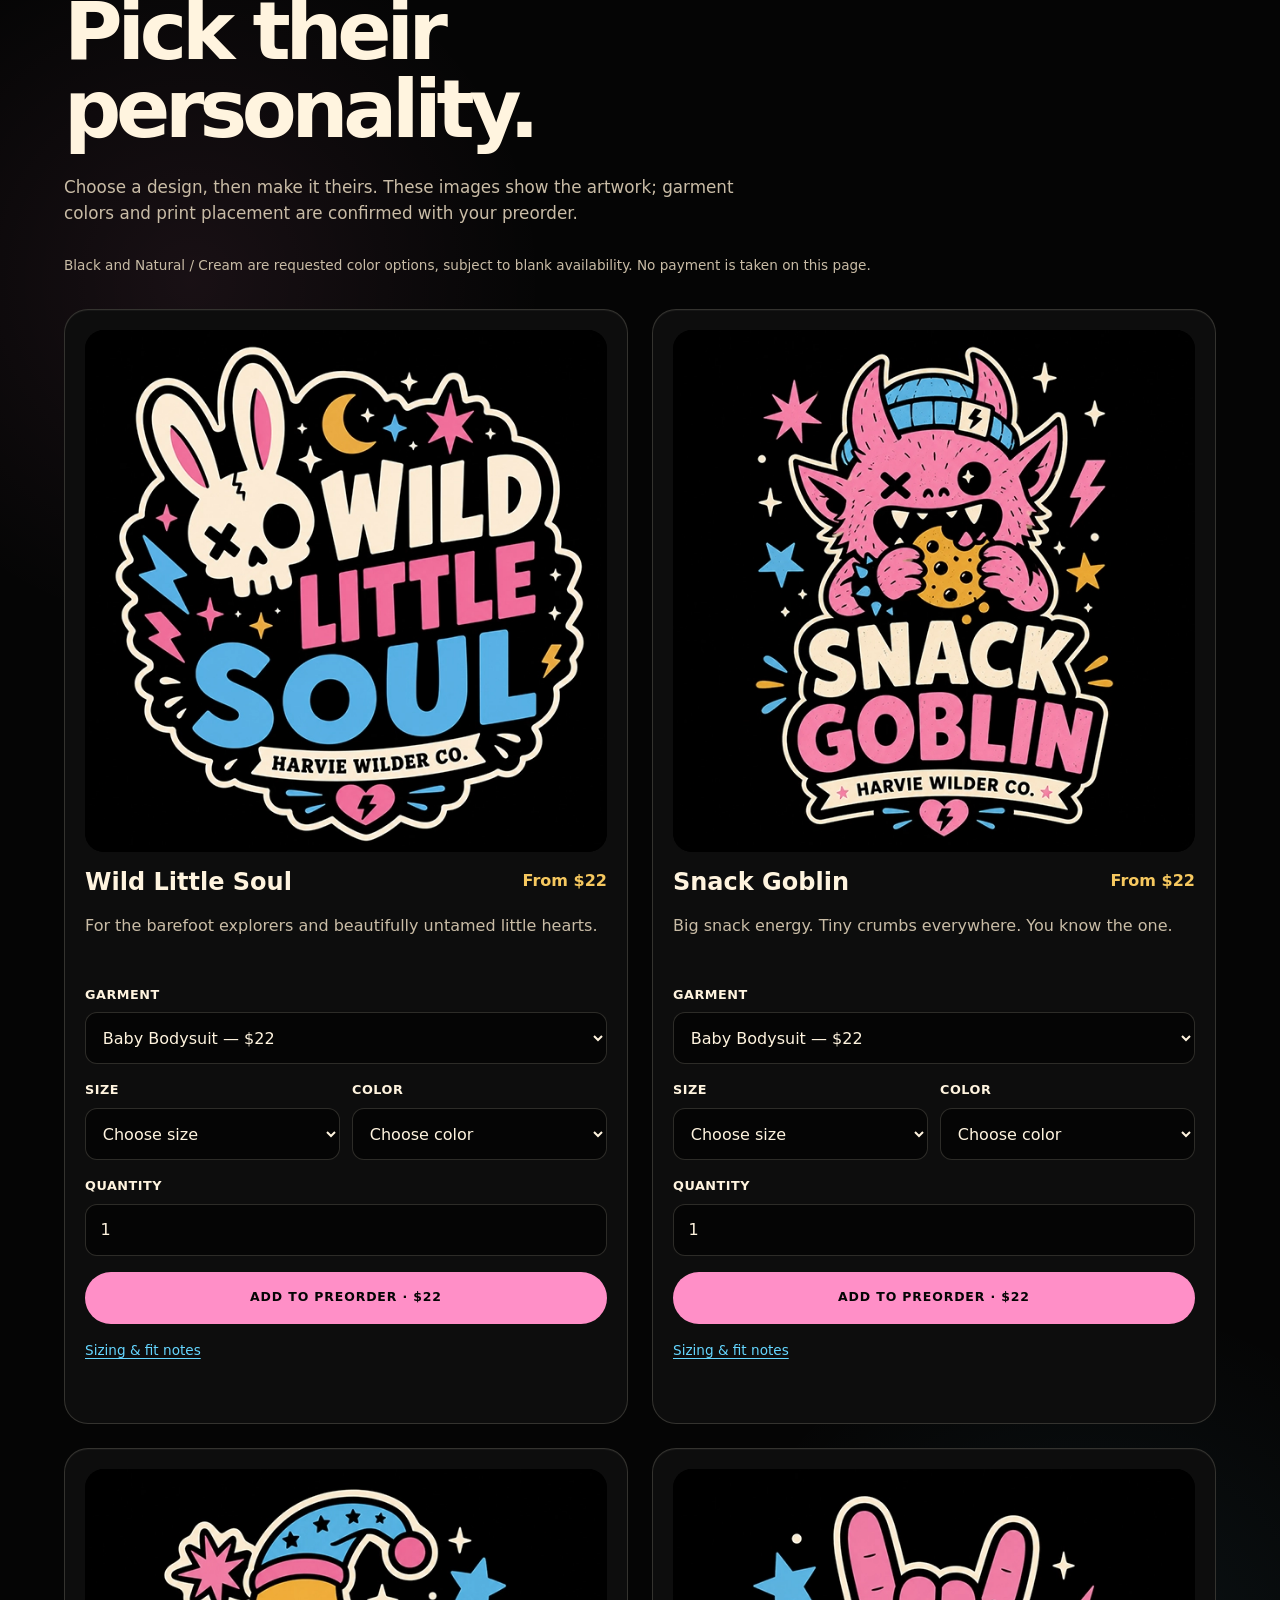
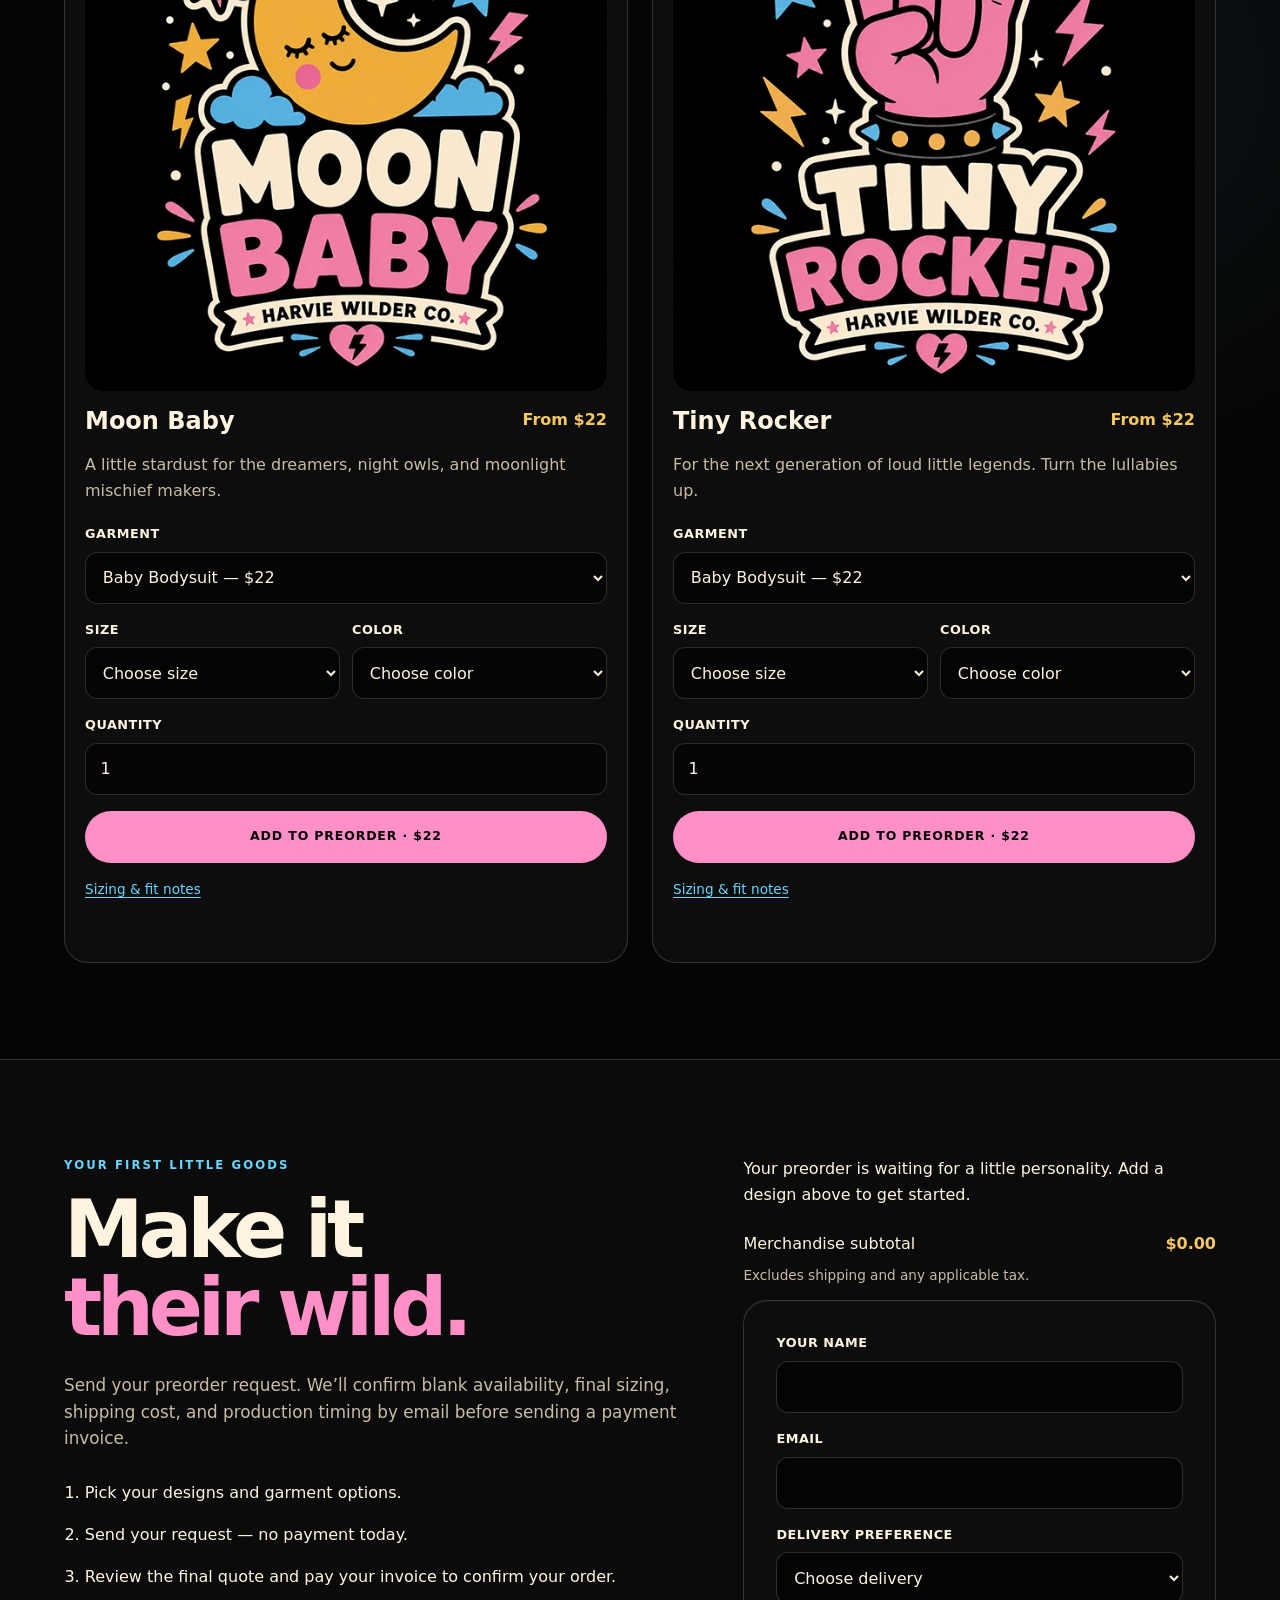
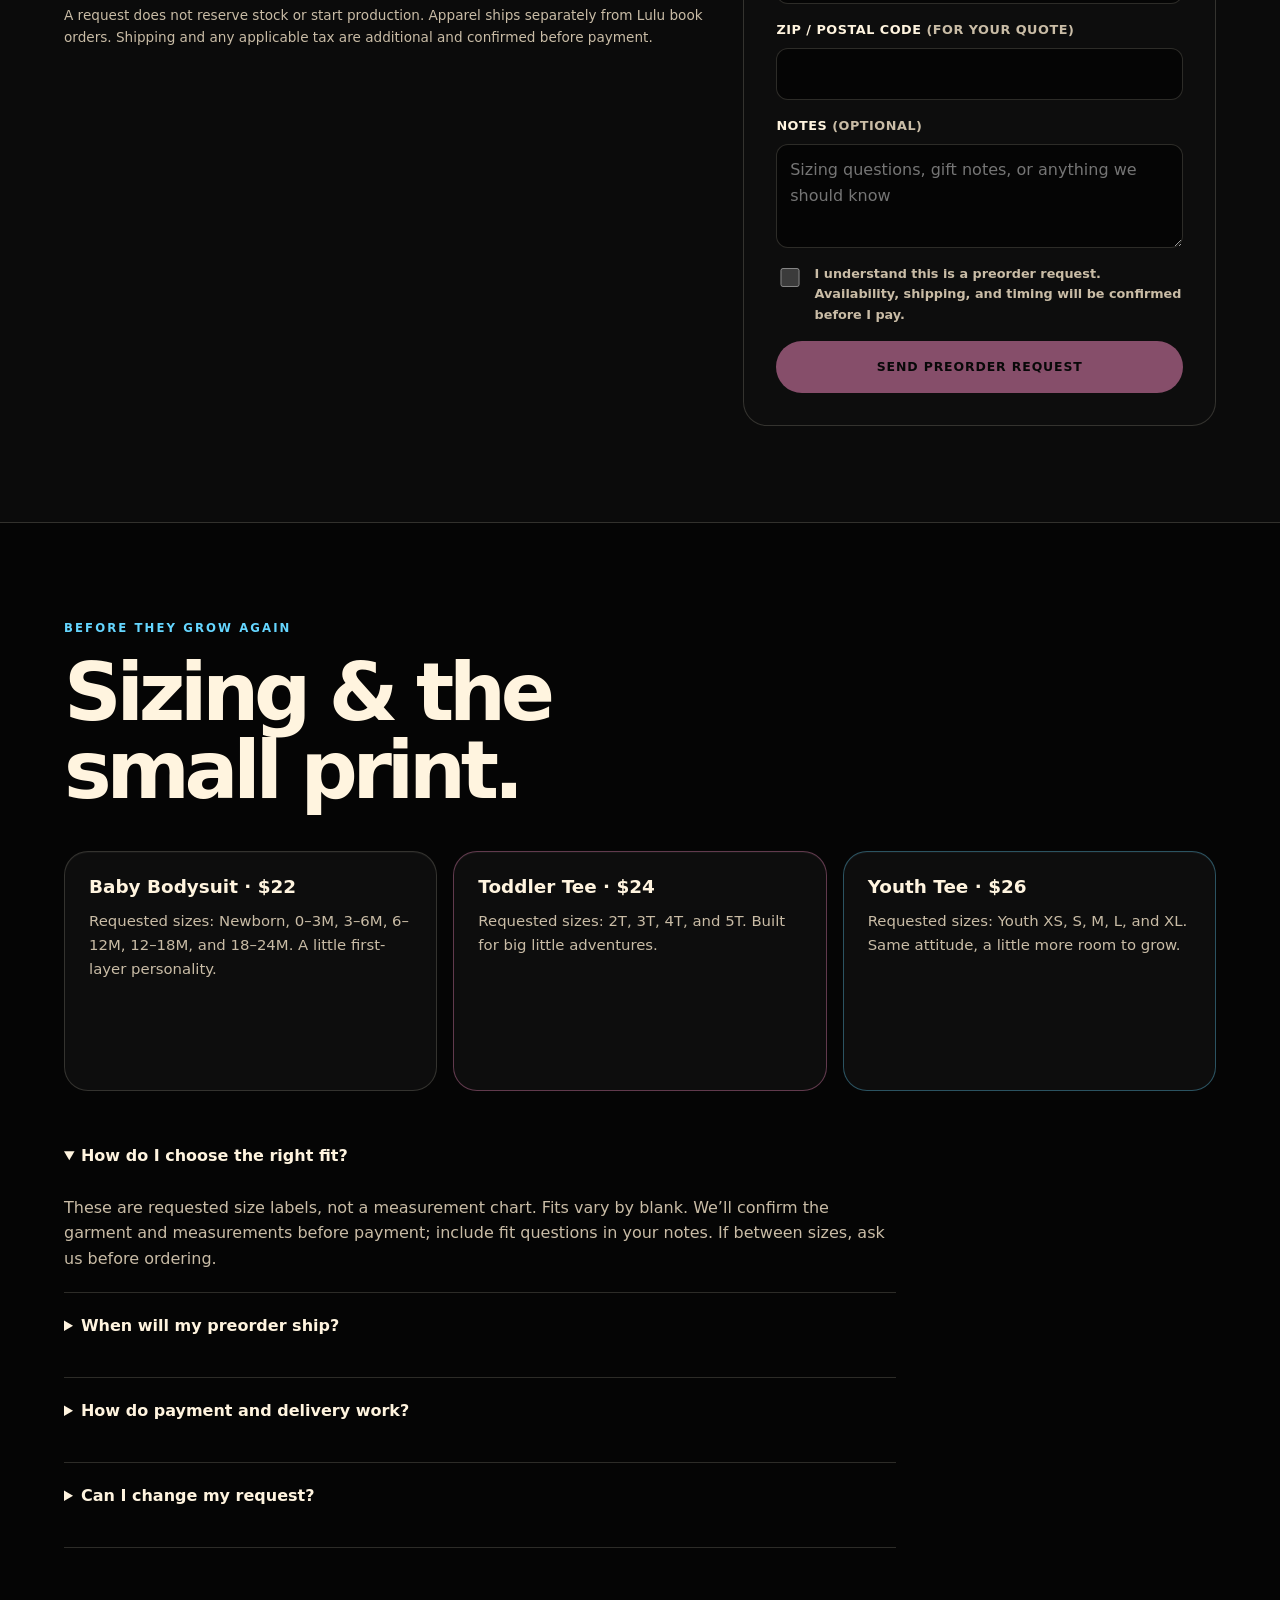
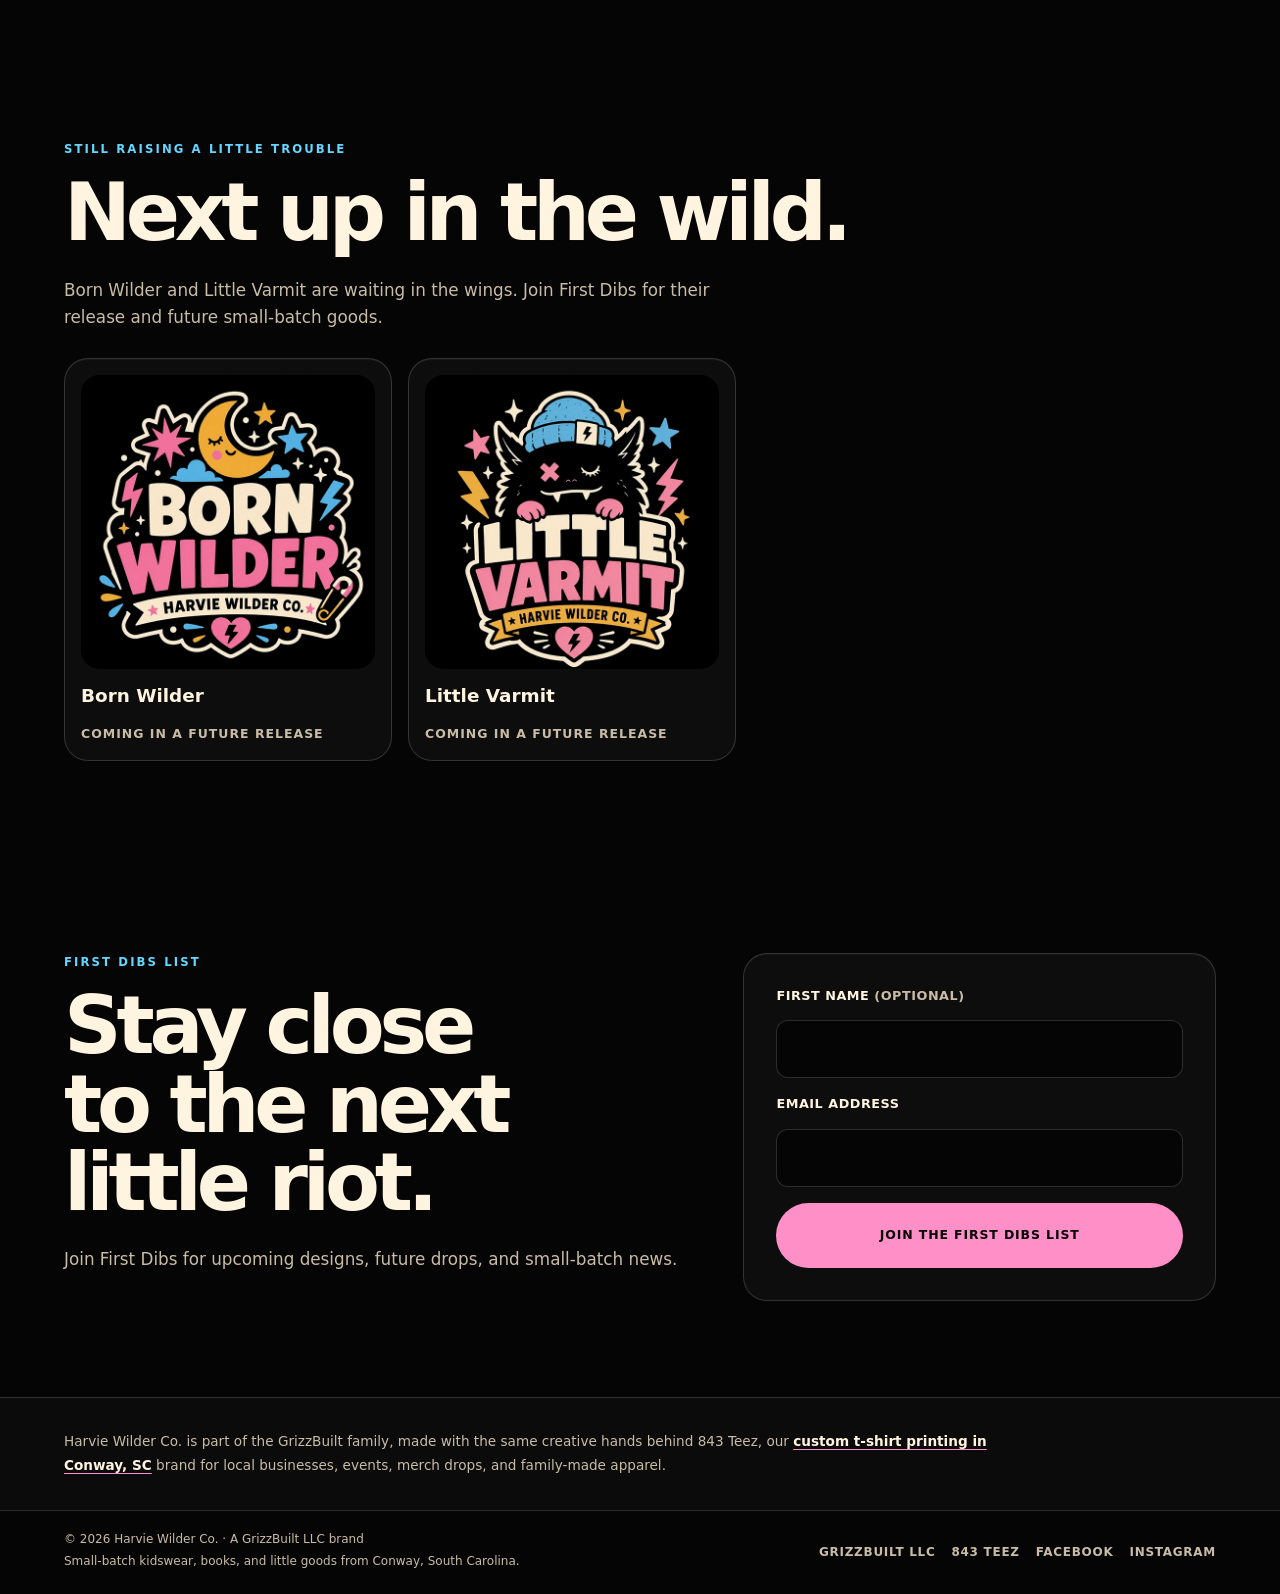
==== commit 6e570e19: "Launch Born Wilder Drop One apparel preorder experience" ====
--- a/index.html
+++ b/index.html
@@ -10,7 +10,7 @@
     <link rel="icon" href="/favicon.ico" sizes="any">
     <link rel="icon" href="/icon.svg" type="image/svg+xml">
     <link rel="apple-touch-icon" href="/apple-touch-icon.png">
-    <meta property="og:title" content="Harvie Wilder Co. | Small-Batch Kidswear Coming Soon">
+    <meta property="og:title" content="Harvie Wilder Co. | Born Wilder: Drop One">
     <meta property="og:description" content="Small-batch kidswear, books, and little goods for wild little souls, snack goblins, moon babies, tiny rockers, and the parents raising them.">
     <meta property="og:type" content="website"><meta property="og:url" content="https://harviewilderco.com/"><meta property="og:site_name" content="Harvie Wilder Co."><meta property="og:locale" content="en_US"><meta property="og:image" content="https://harviewilderco.com/assets/harvie-wilder-og-image.png"><meta property="og:image:width" content="1200"><meta property="og:image:height" content="630"><meta property="og:image:type" content="image/png"><meta property="og:image:alt" content="Harvie Wilder Co. small-batch kidswear for wild little souls">
     <meta name="twitter:card" content="summary_large_image"><meta name="twitter:title" content="Harvie Wilder Co. | Small-Batch Kidswear for wild little souls"><meta name="twitter:description" content="Small-batch kidswear, books, and little goods for wild little souls, snack goblins, moon babies, tiny rockers, and the parents raising them."><meta name="twitter:image" content="https://harviewilderco.com/assets/harvie-wilder-og-image.png"><meta name="robots" content="index, follow">
@@ -23,19 +23,22 @@
   </head>
   <body>
     <a class="skip-link" href="#main-content">Skip to content</a>
-    <header class="site-header"><div class="container header-inner"><a class="logo" href="/" aria-label="Harvie Wilder Co. home">Harvie Wilder Co.</a><nav aria-label="Main navigation"><a href="#the-brand">The Brand</a><a href="#books">Books</a><a href="#drop-one">Drop One</a><a href="#drop-preview">Preview</a><a href="#first-dibs">First Dibs</a></nav></div></header>
+    <header class="site-header"><div class="container header-inner"><a class="logo" href="/" aria-label="Harvie Wilder Co. home">Harvie Wilder Co.</a><nav aria-label="Main navigation"><a href="#the-brand">The Brand</a><a href="#books">Books</a><a href="#drop-one">Drop One</a><a href="#preorder">Your Preorder <span id="bag-count">(0)</span></a><a href="#first-dibs">First Dibs</a></nav></div></header>
     <main id="main-content">
-      <section class="hero section"><div class="container hero-inner"><div class="hero-copy"><p class="eyebrow">A GrizzBuilt LLC Brand Coming Soon</p><h1>Harvie Wilder <span>Co.</span></h1><p class="hero-tagline">Small-batch kidswear for wild little souls, snack goblins, moon babies, tiny rockers, and the parents raising them.</p><p class="hero-support">Born Wilder: Drop One is coming soon.</p><div class="button-row"><a class="button button-primary" href="#books">Meet the Tiny Punk Princess</a><a class="button button-secondary" href="#whats-coming">See What’s Coming</a></div></div><img class="hero-logo" src="/assets/harvie-wilder-logo-700.webp" srcset="/assets/harvie-wilder-logo-700.webp 700w, /assets/harvie-wilder-logo-1200.webp 1200w" sizes="(max-width: 700px) 88vw, 520px" alt="Harvie Wilder Co. logo, a GrizzBuilt LLC brand" width="1200" height="1399" loading="eager" fetchpriority="high" decoding="async"></div></section>
+      <section class="hero section"><div class="container hero-inner"><div class="hero-copy"><p class="eyebrow">Small-batch · Conway, South Carolina</p><h1>Harvie Wilder <span>Co.</span></h1><p class="hero-tagline">Small-batch kidswear for wild little souls, snack goblins, moon babies, tiny rockers, and the parents raising them.</p><p class="hero-support">Born Wilder: Drop One · Preorder requests are open.</p><div class="button-row"><a class="button button-primary" href="#drop-one">Shop Drop One</a><a class="button button-secondary" href="#books">Meet the Tiny Punk Princess</a></div></div><img class="hero-logo" src="/assets/harvie-wilder-logo-700.webp" srcset="/assets/harvie-wilder-logo-700.webp 700w, /assets/harvie-wilder-logo-1200.webp 1200w" sizes="(max-width: 700px) 88vw, 520px" alt="Harvie Wilder Co. logo, a GrizzBuilt LLC brand" width="1200" height="1399" loading="eager" fetchpriority="high" decoding="async"></div></section>
       <section class="section story-section" id="the-brand"><div class="container split-layout"><div><p class="section-kicker">The Brand</p><h2>Soft, loud, magical, gritty little goods.</h2></div><div><p class="lead">Harvie Wilder Co. is a small-batch kids clothing brand from GrizzBuilt LLC. We’re making baby bodysuits, toddler tees, youth shirts, parent-matching pieces, stickers, books, and little goods for kids with big personalities.</p><ul class="pillar-list"><li><span aria-hidden="true">✦</span> Made for wild little souls</li><li><span aria-hidden="true">☾</span> Built for messes, music &amp; moonlight</li><li><span aria-hidden="true">ϟ</span> Small-batch goods from a GrizzBuilt LLC brand</li></ul></div></div></section>
       <section class="section books-section" id="books"><div class="container book-layout"><div class="book-copy"><p class="section-kicker">Now Published</p><h2>Harvie Wilder: <span>Tiny Punk Princess</span></h2><p class="book-subtitle">The Bedtime Riot</p><p class="lead">Meet Harvie Wilder, a tiny punk princess with big energy and absolutely no intention of going quietly to bed. The first Harvie Wilder story is now available in print through Lulu.</p><p class="book-series-note">Book One of the Tiny Punk Princess series.</p><div class="book-actions"><button class="button button-primary" type="button" id="peek-inside">Peek Inside</button></div></div><div class="book-buy-card" aria-label="Buy Harvie Wilder: Tiny Punk Princess — The Bedtime Riot"><lulu-buy-button buy-button-id="1864e697-645f-49e1-90ef-84f9c63bfdae" variant="product-preview"></lulu-buy-button></div></div></section>
-      <section class="section products-section" id="whats-coming"><div class="container"><p class="section-kicker">Drop One &amp; Beyond</p><h2>What’s coming first</h2><div class="product-grid"><article class="product-card"><span class="card-icon" aria-hidden="true">☾</span><h3>Baby Bodysuits</h3><p>Soft first-layer goods for moon babies, tiny rockers, and little legends.</p></article><article class="product-card"><span class="card-icon" aria-hidden="true">✦</span><h3>Toddler Tees</h3><p>Everyday shirts for snack goblins, mud magnets, and wild little souls.</p></article><article class="product-card"><span class="card-icon" aria-hidden="true">ϟ</span><h3>Youth Shirts</h3><p>Bigger kid goods with the same loud, magical, family-made attitude.</p></article><article class="product-card"><span class="card-icon" aria-hidden="true">♥</span><h3>Parent-Matching Tees</h3><p>Matching pieces for the grownups raising them with love, noise, magic, and grit.</p></article><article class="product-card"><span class="card-icon" aria-hidden="true">✷</span><h3>Stickers &amp; Little Goods</h3><p>Small extras for lunchboxes, water bottles, notebooks, and tiny collections.</p></article><article class="product-card"><span class="card-icon" aria-hidden="true">★</span><h3>Seasonal Drops</h3><p>Limited small-batch releases inspired by holidays, music, magic, and family chaos.</p></article></div></div></section>
-      <section class="section drop-section" id="drop-one"><div class="container"><div class="drop-card"><div><p class="section-kicker">The First Collection</p><h2>Born Wilder: <span>Drop One</span></h2><p class="lead">Our first drop is being built for snack goblins, crib gremlins, moon babies, tiny rockers, and little varmits everywhere. Soft enough for little ones, loud enough for the families raising them.</p></div><p class="sticker-badge">First drop coming soon</p></div></div></section>
-      <section class="section drop-preview-section" id="drop-preview"><div class="container"><p class="section-kicker">Drop One Preview</p><h2>Meet the first little goods.</h2><p class="lead">Born Wilder: Drop One introduces our first six small-batch designs: Wild Little Soul, Snack Goblin, Moon Baby, Tiny Rocker, Little Varmit, and Born Wilder.</p><div class="drop-preview-grid"><article class="drop-preview-card"><img class="drop-preview-art" src="/assets/drop-one/wild-little-soul.webp" alt="Wild Little Soul Harvie Wilder Co. kidswear design" width="600" height="600" loading="lazy" decoding="async"><h3>Wild Little Soul</h3><p>Born Wilder: Drop One</p></article><article class="drop-preview-card"><img class="drop-preview-art" src="/assets/drop-one/snack-goblin.webp" alt="Snack Goblin Harvie Wilder Co. kidswear design" width="600" height="600" loading="lazy" decoding="async"><h3>Snack Goblin</h3><p>Born Wilder: Drop One</p></article><article class="drop-preview-card"><img class="drop-preview-art" src="/assets/drop-one/moon-baby.webp" alt="Moon Baby Harvie Wilder Co. kidswear design" width="600" height="600" loading="lazy" decoding="async"><h3>Moon Baby</h3><p>Born Wilder: Drop One</p></article><article class="drop-preview-card"><img class="drop-preview-art" src="/assets/drop-one/tiny-rocker.webp" alt="Tiny Rocker Harvie Wilder Co. kidswear design" width="600" height="600" loading="lazy" decoding="async"><h3>Tiny Rocker</h3><p>Born Wilder: Drop One</p></article><article class="drop-preview-card"><img class="drop-preview-art" src="/assets/drop-one/little-varmit.webp" alt="Little Varmit Harvie Wilder Co. kidswear design" width="600" height="600" loading="lazy" decoding="async"><h3>Little Varmit</h3><p>Born Wilder: Drop One</p></article><article class="drop-preview-card"><img class="drop-preview-art" src="/assets/drop-one/born-wilder.webp" alt="Born Wilder Harvie Wilder Co. kidswear design" width="600" height="600" loading="lazy" decoding="async"><h3>Born Wilder</h3><p>Born Wilder: Drop One</p></article></div></div></section>
-      <section class="section signup-section" id="first-dibs"><div class="container signup-layout"><div><p class="section-kicker">First Dibs List</p><h2>Get first dibs when Drop One lands.</h2><p class="lead">Join the first-dibs list and we’ll let you know when the first Harvie Wilder Co. drop is ready.</p></div><form class="signup-form" name="first-dibs" method="POST" action="/thanks.html" data-netlify="true" netlify-honeypot="bot-field"><input type="hidden" name="form-name" value="first-dibs"><p class="hidden-field"><label>Don’t fill this out if you’re human:<input name="bot-field"></label></p><div class="form-field"><label for="first-name">First name <span>(optional)</span></label><input id="first-name" name="first-name" type="text" autocomplete="given-name"></div><div class="form-field"><label for="email">Email address</label><input id="email" name="email" type="email" autocomplete="email" required></div><button class="button button-primary" type="submit">Join the First Dibs List</button></form></div></section>
+      <section class="section drop-section" id="drop-one"><div class="container"><div class="drop-card"><div><p class="section-kicker">Small-batch kidswear · Preorder requests open</p><h2>Born Wilder: <span>Drop One</span></h2><p class="lead">Four designs. Big little personalities. Our first kidswear drop from Conway, South Carolina — for wild hearts, snack-fueled adventures, moonlight magic, and living-room rock shows.</p><a class="button button-primary" href="#drop-preview">Find their wild</a></div><p class="sticker-badge">Little goods.<br>Big energy.<br>Drop 01</p></div><div class="launch-facts"><p><strong>$22</strong> Baby Bodysuit</p><p><strong>$24</strong> Toddler Tee</p><p><strong>$26</strong> Youth Tee</p></div></div></section>
+      <section class="section drop-preview-section" id="drop-preview"><div class="container"><p class="section-kicker">The first four</p><h2>Pick their personality.</h2><p class="lead">Choose a design, then make it theirs. These images show the artwork; garment colors and print placement are confirmed with your preorder.</p><p class="shop-note">Black and Natural / Cream are requested color options, subject to blank availability. No payment is taken on this page.</p><div class="shop-grid"><article class="drop-preview-card shop-card" data-design="Wild Little Soul"><img class="drop-preview-art" src="/assets/drop-one/wild-little-soul.webp" alt="Wild Little Soul design artwork" width="600" height="600" loading="lazy" decoding="async"><div class="shop-card-heading"><h3>Wild Little Soul</h3><span class="product-price">From $22</span></div><p class="product-description">For the barefoot explorers and beautifully untamed little hearts.</p><form class="product-options"><div class="form-field"><label for="wild-little-soul-garment">Garment</label><select id="wild-little-soul-garment" class="garment" required><option value="baby">Baby Bodysuit — $22</option><option value="toddler">Toddler Tee — $24</option><option value="youth">Youth Tee — $26</option></select></div><div class="option-pair"><div class="form-field"><label for="wild-little-soul-size">Size</label><select id="wild-little-soul-size" class="size" required><option value="">Choose size</option><option>Newborn</option><option>0–3M</option><option>3–6M</option><option>6–12M</option><option>12–18M</option><option>18–24M</option></select></div><div class="form-field"><label for="wild-little-soul-color">Color</label><select id="wild-little-soul-color" class="color" required><option value="">Choose color</option><option>Black</option><option>Natural / Cream</option></select></div></div><div class="form-field"><label for="wild-little-soul-quantity">Quantity</label><input id="wild-little-soul-quantity" class="quantity" type="number" min="1" max="20" step="1" value="1" required></div><button class="button button-primary" type="submit">Add to preorder · $22</button><a class="size-link" href="#size-guide">Sizing &amp; fit notes</a><p class="card-feedback" aria-live="polite"></p></form></article><article class="drop-preview-card shop-card" data-design="Snack Goblin"><img class="drop-preview-art" src="/assets/drop-one/snack-goblin.webp" alt="Snack Goblin design artwork" width="600" height="600" loading="lazy" decoding="async"><div class="shop-card-heading"><h3>Snack Goblin</h3><span class="product-price">From $22</span></div><p class="product-description">Big snack energy. Tiny crumbs everywhere. You know the one.</p><form class="product-options"><div class="form-field"><label for="snack-goblin-garment">Garment</label><select id="snack-goblin-garment" class="garment" required><option value="baby">Baby Bodysuit — $22</option><option value="toddler">Toddler Tee — $24</option><option value="youth">Youth Tee — $26</option></select></div><div class="option-pair"><div class="form-field"><label for="snack-goblin-size">Size</label><select id="snack-goblin-size" class="size" required><option value="">Choose size</option><option>Newborn</option><option>0–3M</option><option>3–6M</option><option>6–12M</option><option>12–18M</option><option>18–24M</option></select></div><div class="form-field"><label for="snack-goblin-color">Color</label><select id="snack-goblin-color" class="color" required><option value="">Choose color</option><option>Black</option><option>Natural / Cream</option></select></div></div><div class="form-field"><label for="snack-goblin-quantity">Quantity</label><input id="snack-goblin-quantity" class="quantity" type="number" min="1" max="20" step="1" value="1" required></div><button class="button button-primary" type="submit">Add to preorder · $22</button><a class="size-link" href="#size-guide">Sizing &amp; fit notes</a><p class="card-feedback" aria-live="polite"></p></form></article><article class="drop-preview-card shop-card" data-design="Moon Baby"><img class="drop-preview-art" src="/assets/drop-one/moon-baby.webp" alt="Moon Baby design artwork" width="600" height="600" loading="lazy" decoding="async"><div class="shop-card-heading"><h3>Moon Baby</h3><span class="product-price">From $22</span></div><p class="product-description">A little stardust for the dreamers, night owls, and moonlight mischief makers.</p><form class="product-options"><div class="form-field"><label for="moon-baby-garment">Garment</label><select id="moon-baby-garment" class="garment" required><option value="baby">Baby Bodysuit — $22</option><option value="toddler">Toddler Tee — $24</option><option value="youth">Youth Tee — $26</option></select></div><div class="option-pair"><div class="form-field"><label for="moon-baby-size">Size</label><select id="moon-baby-size" class="size" required><option value="">Choose size</option><option>Newborn</option><option>0–3M</option><option>3–6M</option><option>6–12M</option><option>12–18M</option><option>18–24M</option></select></div><div class="form-field"><label for="moon-baby-color">Color</label><select id="moon-baby-color" class="color" required><option value="">Choose color</option><option>Black</option><option>Natural / Cream</option></select></div></div><div class="form-field"><label for="moon-baby-quantity">Quantity</label><input id="moon-baby-quantity" class="quantity" type="number" min="1" max="20" step="1" value="1" required></div><button class="button button-primary" type="submit">Add to preorder · $22</button><a class="size-link" href="#size-guide">Sizing &amp; fit notes</a><p class="card-feedback" aria-live="polite"></p></form></article><article class="drop-preview-card shop-card" data-design="Tiny Rocker"><img class="drop-preview-art" src="/assets/drop-one/tiny-rocker.webp" alt="Tiny Rocker design artwork" width="600" height="600" loading="lazy" decoding="async"><div class="shop-card-heading"><h3>Tiny Rocker</h3><span class="product-price">From $22</span></div><p class="product-description">For the next generation of loud little legends. Turn the lullabies up.</p><form class="product-options"><div class="form-field"><label for="tiny-rocker-garment">Garment</label><select id="tiny-rocker-garment" class="garment" required><option value="baby">Baby Bodysuit — $22</option><option value="toddler">Toddler Tee — $24</option><option value="youth">Youth Tee — $26</option></select></div><div class="option-pair"><div class="form-field"><label for="tiny-rocker-size">Size</label><select id="tiny-rocker-size" class="size" required><option value="">Choose size</option><option>Newborn</option><option>0–3M</option><option>3–6M</option><option>6–12M</option><option>12–18M</option><option>18–24M</option></select></div><div class="form-field"><label for="tiny-rocker-color">Color</label><select id="tiny-rocker-color" class="color" required><option value="">Choose color</option><option>Black</option><option>Natural / Cream</option></select></div></div><div class="form-field"><label for="tiny-rocker-quantity">Quantity</label><input id="tiny-rocker-quantity" class="quantity" type="number" min="1" max="20" step="1" value="1" required></div><button class="button button-primary" type="submit">Add to preorder · $22</button><a class="size-link" href="#size-guide">Sizing &amp; fit notes</a><p class="card-feedback" aria-live="polite"></p></form></article></div><noscript><p>To build a preorder, enable JavaScript. You can also contact us through <a href="https://www.facebook.com/harviewilderco">Facebook</a> with your design, garment, size, and color.</p></noscript></div></section>
+      <section class="section preorder-section" id="preorder"><div class="container signup-layout"><div><p class="section-kicker">Your first little goods</p><h2>Make it <span>their wild.</span></h2><p class="lead">Send your preorder request. We’ll confirm blank availability, final sizing, shipping cost, and production timing by email before sending a payment invoice.</p><ol class="preorder-steps"><li>Pick your designs and garment options.</li><li>Send your request — no payment today.</li><li>Review the final quote and pay your invoice to confirm your order.</li></ol><p class="shop-note">A request does not reserve stock or start production. Apparel ships separately from Lulu book orders. Shipping and any applicable tax are additional and confirmed before payment.</p></div><div class="preorder-panel"><div id="preorder-items" aria-live="polite"><p class="empty-bag">Your preorder is waiting for a little personality. Add a design above to get started.</p></div><p class="subtotal">Merchandise subtotal <strong id="preorder-total">$0.00</strong></p><p class="shop-note">Excludes shipping and any applicable tax.</p><form id="preorder-form" class="signup-form" name="drop-one-preorder" method="POST" action="/preorder-thanks.html" data-netlify="true" netlify-honeypot="bot-field"><input type="hidden" name="form-name" value="drop-one-preorder"><p class="hidden-field"><label>Leave this empty<input name="bot-field" tabindex="-1" autocomplete="off"></label></p><input type="hidden" name="order-items" id="order-items"><input type="hidden" name="merchandise-subtotal" id="order-subtotal"><input type="hidden" name="collection" value="Born Wilder: Drop One"><div class="form-field"><label for="customer-name">Your name</label><input id="customer-name" name="customer-name" autocomplete="name" maxlength="120" required></div><div class="form-field"><label for="customer-email">Email</label><input id="customer-email" name="email" type="email" autocomplete="email" maxlength="254" required></div><div class="form-field"><label for="delivery">Delivery preference</label><select id="delivery" name="delivery" required><option value="">Choose delivery</option><option>Ship to me</option><option>Request Conway pickup</option></select></div><div class="form-field"><label for="postal-code">ZIP / postal code <span>(for your quote)</span></label><input id="postal-code" name="postal-code" autocomplete="postal-code" maxlength="20" required></div><div class="form-field"><label for="order-notes">Notes <span>(optional)</span></label><textarea id="order-notes" name="notes" rows="3" maxlength="1500" placeholder="Sizing questions, gift notes, or anything we should know"></textarea></div><label class="consent"><input type="checkbox" name="preorder-acknowledgment" value="I understand this is a request; price, availability and ship date require confirmation before payment." required><span>I understand this is a preorder request. Availability, shipping, and timing will be confirmed before I pay.</span></label><button class="button button-primary" id="send-preorder" type="submit" disabled>Send preorder request</button><p id="preorder-status" role="status"></p></form></div></div></section>
+      <section class="section" id="size-guide"><div class="container"><p class="section-kicker">Before they grow again</p><h2>Sizing &amp; the small print.</h2><div class="product-grid"><article class="product-card"><h3>Baby Bodysuit · $22</h3><p>Requested sizes: Newborn, 0–3M, 3–6M, 6–12M, 12–18M, and 18–24M. A little first-layer personality.</p></article><article class="product-card"><h3>Toddler Tee · $24</h3><p>Requested sizes: 2T, 3T, 4T, and 5T. Built for big little adventures.</p></article><article class="product-card"><h3>Youth Tee · $26</h3><p>Requested sizes: Youth XS, S, M, L, and XL. Same attitude, a little more room to grow.</p></article></div><div class="drop-faq"><details open><summary>How do I choose the right fit?</summary><p>These are requested size labels, not a measurement chart. Fits vary by blank. We’ll confirm the garment and measurements before payment; include fit questions in your notes. If between sizes, ask us before ordering.</p></details><details><summary>When will my preorder ship?</summary><p>This first drop is produced in small batches. Your production estimate and shipping window will be supplied with your quote before payment. No fixed ship date is promised at request stage. We’ll email you if timing changes.</p></details><details><summary>How do payment and delivery work?</summary><p>We review your request and email a final quote with available garments, shipping or pickup arrangements, and any applicable tax. Your order is confirmed only after you approve and pay the invoice. Lulu handles book purchases separately.</p></details><details><summary>Can I change my request?</summary><p>Reply to your confirmation email to discuss changes before payment. Any cancellation or return terms will be provided before payment so you can review them before your order is confirmed.</p></details></div></div></section>
+      <section class="section" id="whats-coming"><div class="container"><p class="section-kicker">Still raising a little trouble</p><h2>Next up in the wild.</h2><p class="lead">Born Wilder and Little Varmit are waiting in the wings. Join First Dibs for their release and future small-batch goods.</p><div class="upcoming-grid"><article class="drop-preview-card"><img class="drop-preview-art" src="/assets/drop-one/born-wilder.webp" alt="Upcoming Born Wilder artwork" width="600" height="600" loading="lazy"><h3>Born Wilder</h3><p>Coming in a future release</p></article><article class="drop-preview-card"><img class="drop-preview-art" src="/assets/drop-one/little-varmit.webp" alt="Upcoming Little Varmit artwork" width="600" height="600" loading="lazy"><h3>Little Varmit</h3><p>Coming in a future release</p></article></div></div></section>
+      <section class="section signup-section" id="first-dibs"><div class="container signup-layout"><div><p class="section-kicker">First Dibs List</p><h2>Stay close to the next little riot.</h2><p class="lead">Join First Dibs for upcoming designs, future drops, and small-batch news.</p></div><form class="signup-form" name="first-dibs" method="POST" action="/thanks.html" data-netlify="true" netlify-honeypot="bot-field"><input type="hidden" name="form-name" value="first-dibs"><p class="hidden-field"><label>Don’t fill this out if you’re human:<input name="bot-field"></label></p><div class="form-field"><label for="first-name">First name <span>(optional)</span></label><input id="first-name" name="first-name" type="text" autocomplete="given-name"></div><div class="form-field"><label for="email">Email address</label><input id="email" name="email" type="email" autocomplete="email" required></div><button class="button button-primary" type="submit">Join the First Dibs List</button></form></div></section>
     </main>
     <dialog class="preview-dialog" id="book-preview" aria-labelledby="preview-title"><div class="preview-shell"><button class="preview-close" type="button" aria-label="Close book preview">×</button><div class="preview-heading"><p class="section-kicker">Peek Inside</p><h2 id="preview-title">The Bedtime Riot</h2><p>A few pages from <em>Harvie the Tiny Punk Princess: The Bedtime Riot</em>. Just enough to meet Harvie and get a taste of the bedtime rebellion.</p></div><div class="preview-pages"><article class="preview-page"><img src="/assets/books/bedtime-riot/page-05.jpg" alt="Harvie in her boots holding Bunny beside her bed, surrounded by warm lights and glow stars." width="1200" height="1200" loading="lazy" decoding="async"><p><strong>Harvie was NOT sleepy.</strong><br>Not even close.<br><br>Her little boots were still stompy.<br>Her bunny was still wide awake.<br><br>And her bedtime playlist still had THREE whole songs left.</p></article><article class="preview-page"><img src="/assets/books/bedtime-riot/page-09.jpg" alt="Harvie declaring her bedtime rebellion, with Pickles, Bunny, Babu, Pepé, Mom, and Dad." width="1200" height="1200" loading="lazy" decoding="async"><p><strong>“Tiny punk princesses NEVER sleep!”</strong><br>she announced dramatically.<br><br>Pickles the Tone Gremlin dropped a guitar pick in shock.<br><br>Babu snored louder.<br>Pepé rolled onto his back like this was all very emotional.</p></article><article class="preview-page"><img src="/assets/books/bedtime-riot/page-13.jpg" alt="Harvie marching down the hallway with Bunny, followed by Pickles and the dogs." width="1200" height="1200" loading="lazy" decoding="async"><p>Down the hallway she marched.<br><br><strong>STOMP.<br>STOMP.<br>STOMP.</strong><br><br>Her floppy bunny bounced under one arm.<br><br>Tonight…<br>there would be a <strong>BEDTIME RIOT.</strong></p></article><article class="preview-page"><img src="/assets/books/bedtime-riot/page-25.jpg" alt="Harvie yawning with Bunny and her sleepy companions on the couch." width="1200" height="1200" loading="lazy" decoding="async"><p>Then suddenly—<br><br><strong>YAWNNNNN.</strong><br><br>Harvie froze.<br><br>That yawn came from HER.</p></article><article class="preview-page"><img src="/assets/books/bedtime-riot/page-29.jpg" alt="Dad smiling at Harvie beside his guitar, with Bunny, Pickles, Babu, and Pepé." width="1200" height="1200" loading="lazy" decoding="async"><p>Dad opened one sleepy eye.<br><br><strong>“Rockstars gotta recharge too, kiddo.”</strong><br><br>Harvie sighed.<br>“Even tiny punk princesses?”<br><br>Dad smiled.<br>“Especially tiny punk princesses.”</p></article></div><div class="preview-finish"><p>And that’s where we stop. The rest of Harvie’s bedtime riot is waiting in the book.</p><button class="button button-primary preview-done" type="button">Back to the Book</button></div></div></dialog>
     <aside class="sister-brand"><div class="container"><p>Harvie Wilder Co. is part of the GrizzBuilt family, made with the same creative hands behind 843 Teez, our <a href="https://843teez.com/">custom t-shirt printing in Conway, SC</a> brand for local businesses, events, merch drops, and family-made apparel.</p></div></aside>
     <footer class="site-footer"><div class="container footer-inner"><div><p>© 2026 Harvie Wilder Co. · A GrizzBuilt LLC brand</p><p>Small-batch kidswear, books, and little goods from Conway, South Carolina.</p></div><nav class="footer-links" aria-label="Harvie Wilder Co. footer links"><a href="https://grizzbuilt.com" target="_blank" rel="noopener noreferrer">GrizzBuilt LLC</a><a href="https://843teez.com" target="_blank" rel="noopener noreferrer">843 Teez</a><a href="https://www.facebook.com/harviewilderco" target="_blank" rel="noopener noreferrer">Facebook</a><a href="https://www.instagram.com/harviewilderco" target="_blank" rel="noopener noreferrer">Instagram</a></nav></div></footer>
     <script>const preview=document.getElementById('book-preview');const openPreview=document.getElementById('peek-inside');const closePreview=document.querySelector('.preview-close');const donePreview=document.querySelector('.preview-done');openPreview.addEventListener('click',()=>preview.showModal());closePreview.addEventListener('click',()=>preview.close());donePreview.addEventListener('click',()=>preview.close());preview.addEventListener('click',e=>{if(e.target===preview)preview.close();});</script>
+    <script src="/drop-one.js" defer></script>
   </body>
-</html>+</html>
--- a/styles.css
+++ b/styles.css
@@ -707,3 +707,43 @@
     scroll-behavior: auto;
   }
 }
+
+
+/* Drop One reuses the original palette, cards, buttons and artwork. */
+select, textarea {width:100%;min-height:3.25rem;border:1px solid var(--line);border-radius:.75rem;background:var(--black);color:var(--cream);font:inherit;padding:.8rem;}
+select:focus-visible,textarea:focus-visible,summary:focus-visible {outline:3px solid var(--blue);outline-offset:4px;}
+.launch-facts {display:flex;flex-wrap:wrap;gap:1rem 3rem;margin-top:2rem;}
+.launch-facts p {margin:0;color:var(--taupe);}
+.launch-facts strong {color:var(--gold);font-size:1.5rem;margin-right:.4rem;}
+.shop-grid {display:grid;gap:1.5rem;margin-top:2rem;}
+.shop-card {padding:1.25rem;gap:1rem;}
+.shop-card-heading {display:flex;justify-content:space-between;align-items:start;gap:.75rem;}
+.shop-card-heading h3 {font-size:1.5rem;}
+.product-price {color:var(--gold);font-weight:800;white-space:nowrap;}
+.shop-card .product-description {font:inherit;letter-spacing:0;text-transform:none;font-weight:400;min-height:3.5rem;}
+.product-options {display:grid;gap:1rem;}
+.option-pair {display:grid;grid-template-columns:1fr 1fr;gap:.75rem;}
+.shop-note,.size-link {color:var(--taupe);font-size:.85rem;}
+.size-link {color:var(--blue);text-underline-offset:.2rem;}
+.shop-card .card-feedback {min-height:1.6rem;font:inherit;text-transform:none;letter-spacing:0;color:var(--blue);}
+.preorder-section {border-block:1px solid var(--line);background:rgb(255 244 223 / 2.5%);}
+.preorder-steps {padding-left:1.3rem;display:grid;gap:1rem;}
+.preorder-panel {min-width:0;}
+.bag-item {display:flex;justify-content:space-between;gap:1rem;border-bottom:1px solid var(--line);padding:1rem 0;}
+.bag-item p {font-size:.85rem;color:var(--taupe);margin:.3rem 0;}
+.bag-item span {color:var(--gold);font-weight:800;}
+.remove-item {align-self:start;padding:.6rem;border:1px solid var(--line);border-radius:.5rem;background:transparent;color:var(--pink);font:inherit;font-size:.8rem;cursor:pointer;min-height:44px;}
+.subtotal {display:flex;justify-content:space-between;gap:1rem;margin:1.5rem 0 .5rem;}
+.subtotal strong {color:var(--gold);}
+.consent {display:flex;align-items:start;gap:.75rem;text-transform:none;letter-spacing:0;font-weight:500;}
+.consent input {width:1.2rem;min-height:1.2rem;flex-shrink:0;margin-top:.25rem;accent-color:var(--pink);}
+button:disabled {opacity:.5;cursor:not-allowed;}
+#preorder-status:empty {display:none;}
+#preorder-status {color:var(--gold);margin:0;}
+.drop-faq {margin-top:2rem;max-width:52rem;}
+.drop-faq details {border-bottom:1px solid var(--line);padding:1.25rem 0;}
+.drop-faq summary {cursor:pointer;font-weight:800;min-height:44px;}
+.drop-faq p {color:var(--taupe);margin:.5rem 0 0;}
+.upcoming-grid {display:grid;gap:1rem;max-width:42rem;}
+@media(min-width:42rem) {.shop-grid,.upcoming-grid {grid-template-columns:repeat(2,minmax(0,1fr));}}
+@media(max-width:41.99rem) {.shop-card-heading h3 {font-size:1.25rem;}.launch-facts {display:grid;gap:.5rem;}.header-inner nav a {min-height:44px;display:inline-flex;align-items:center;}.preorder-panel .signup-form {padding:1.25rem;}}
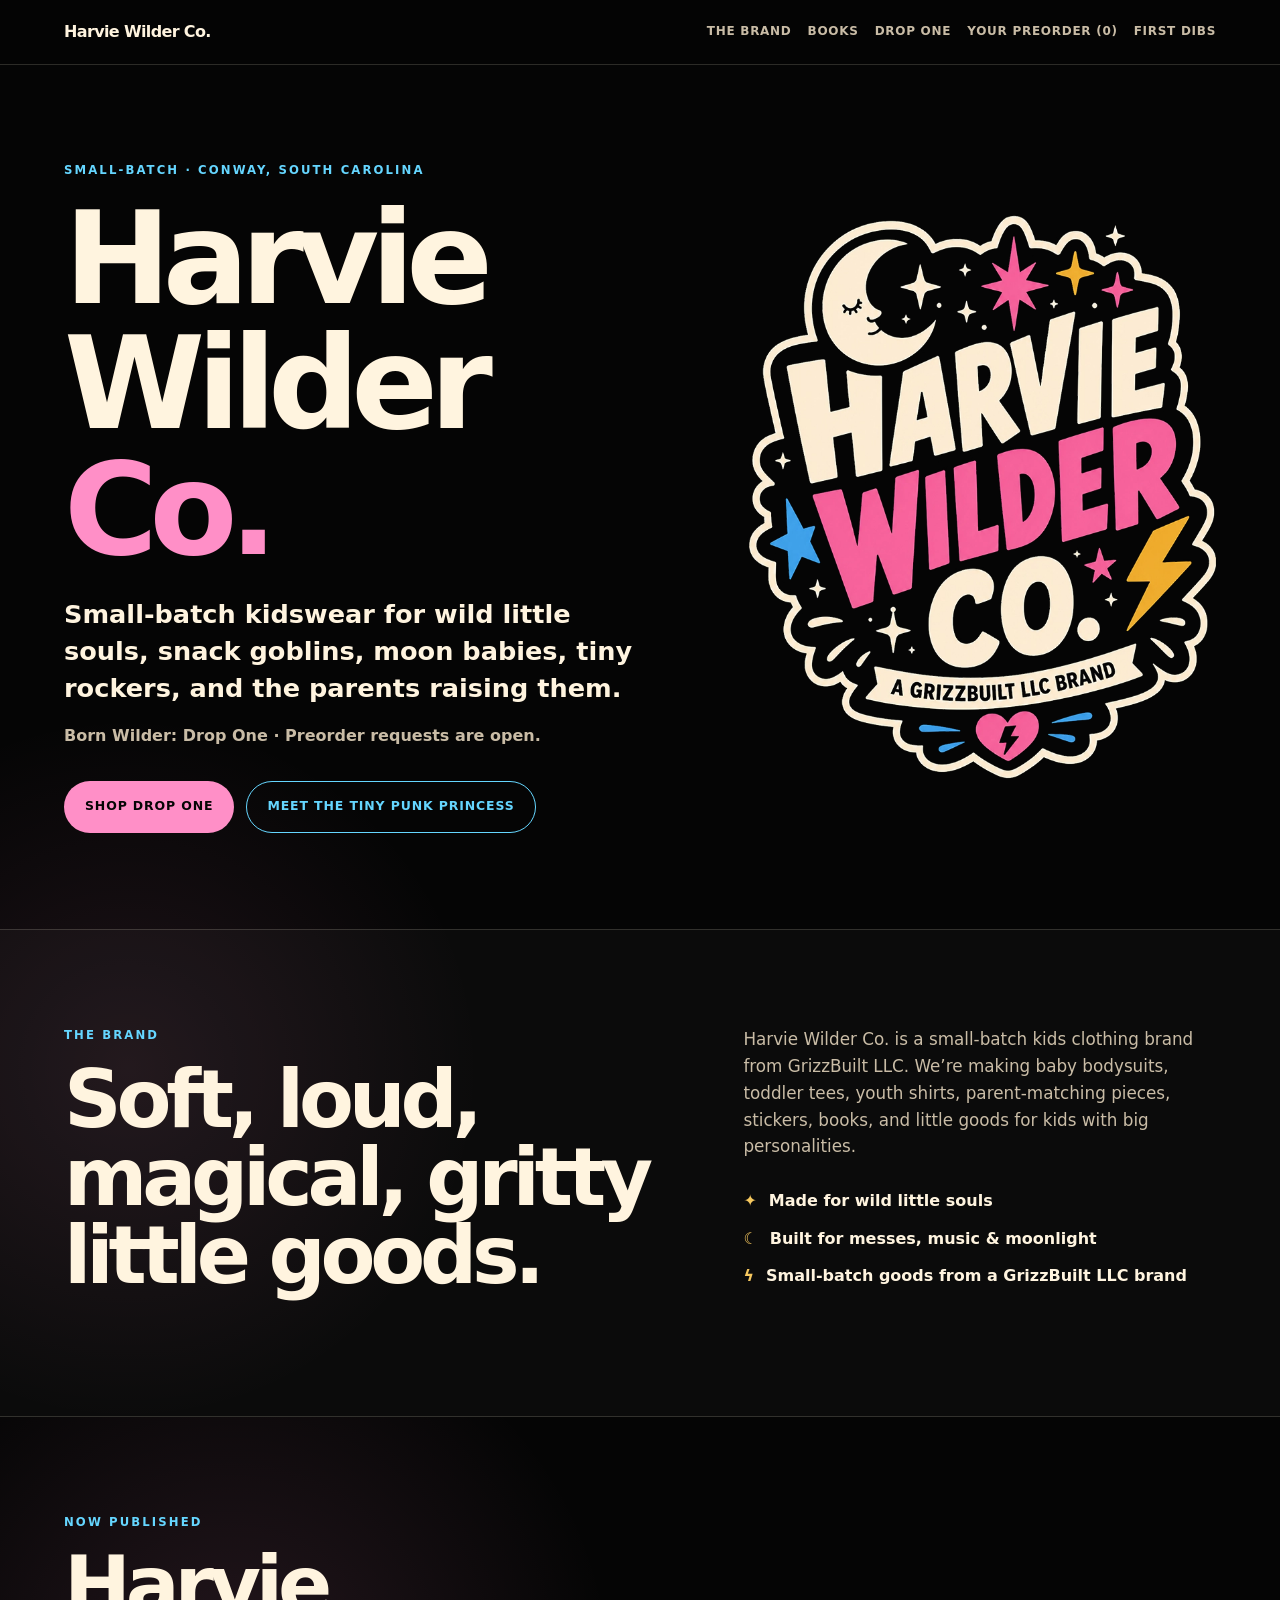
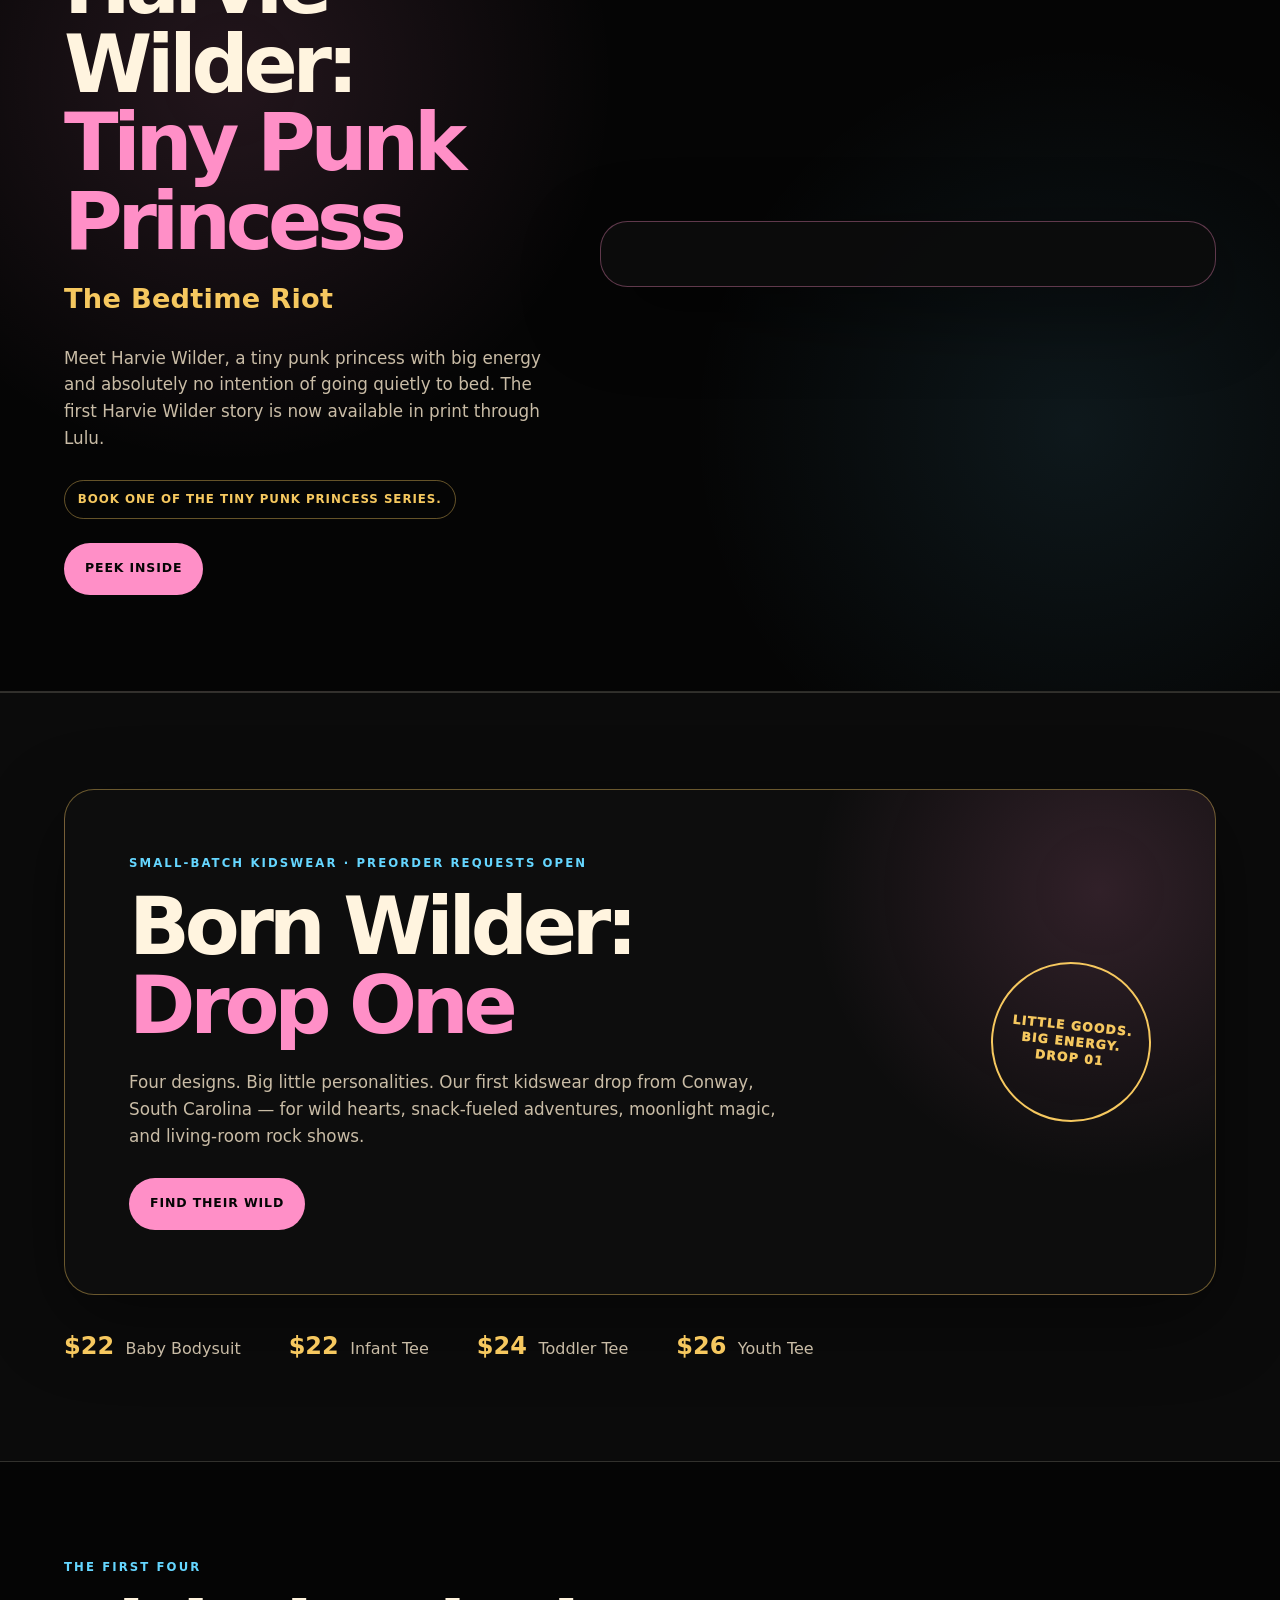
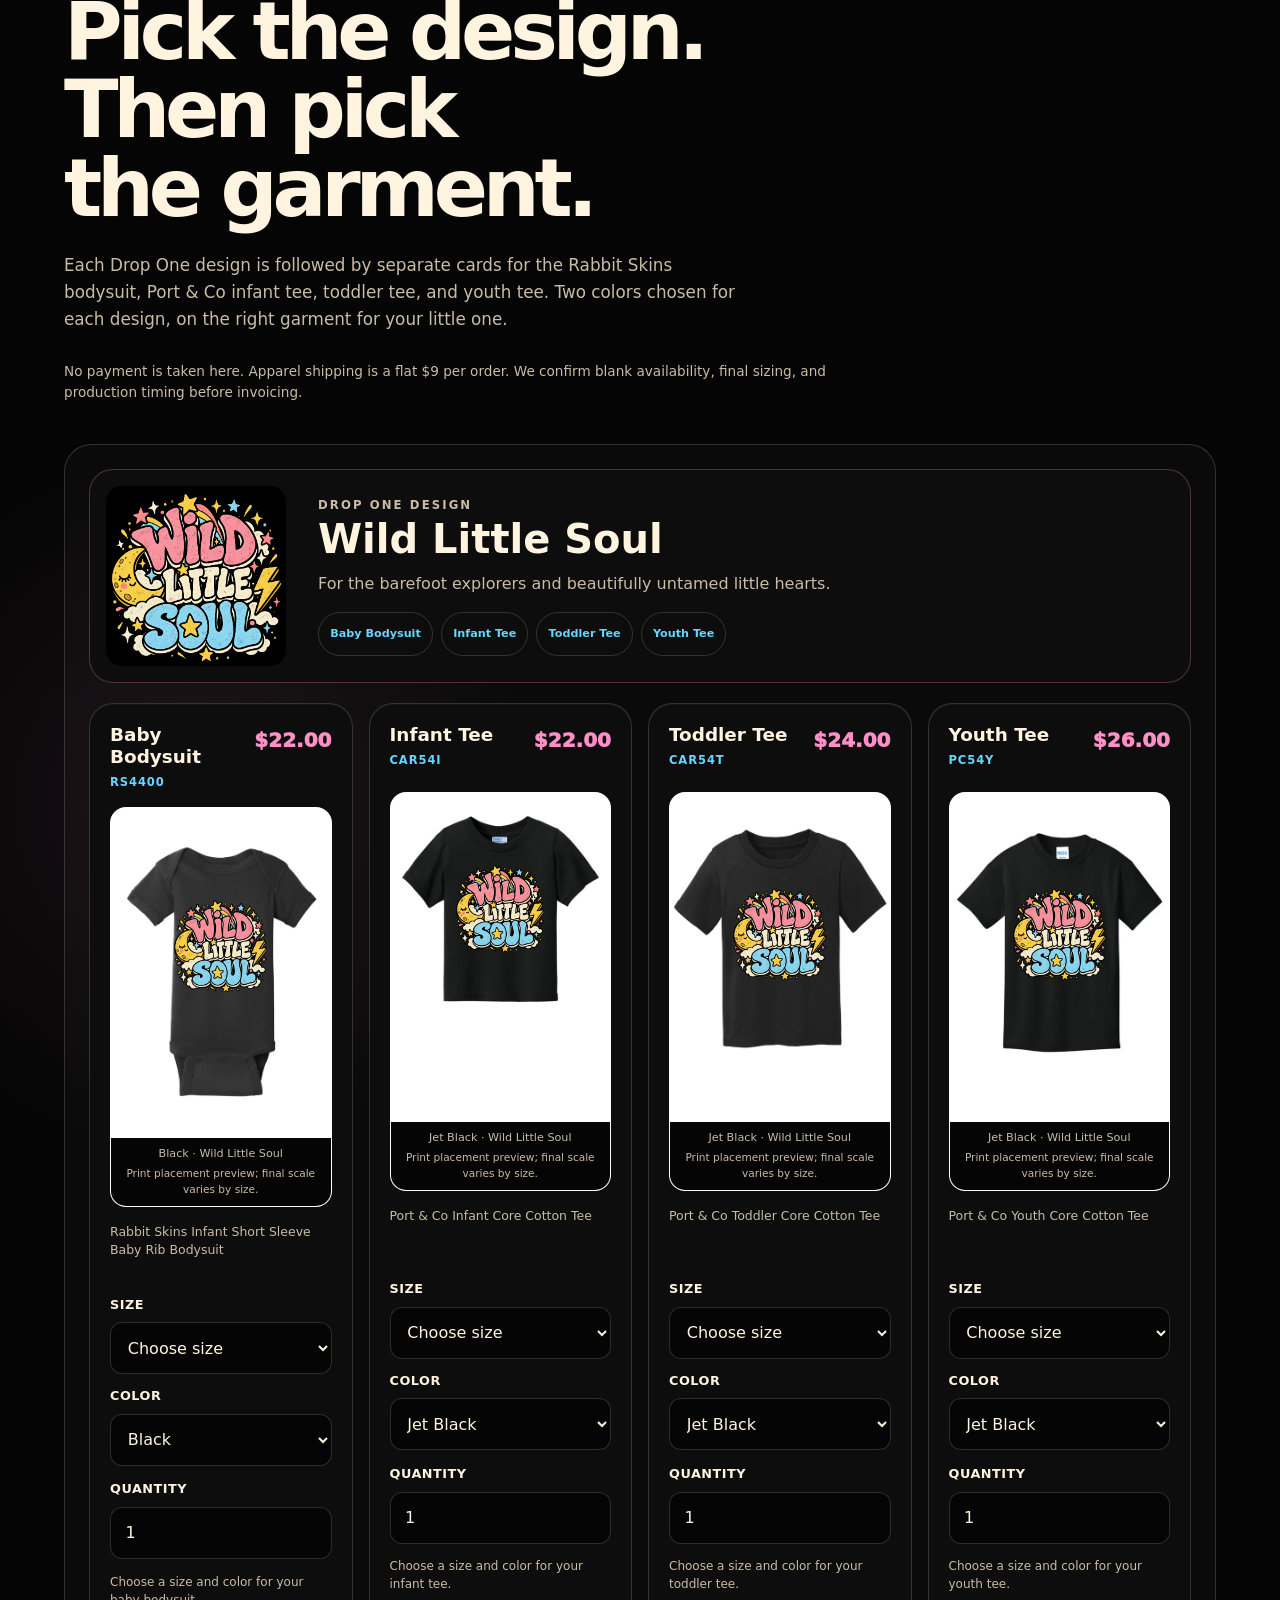
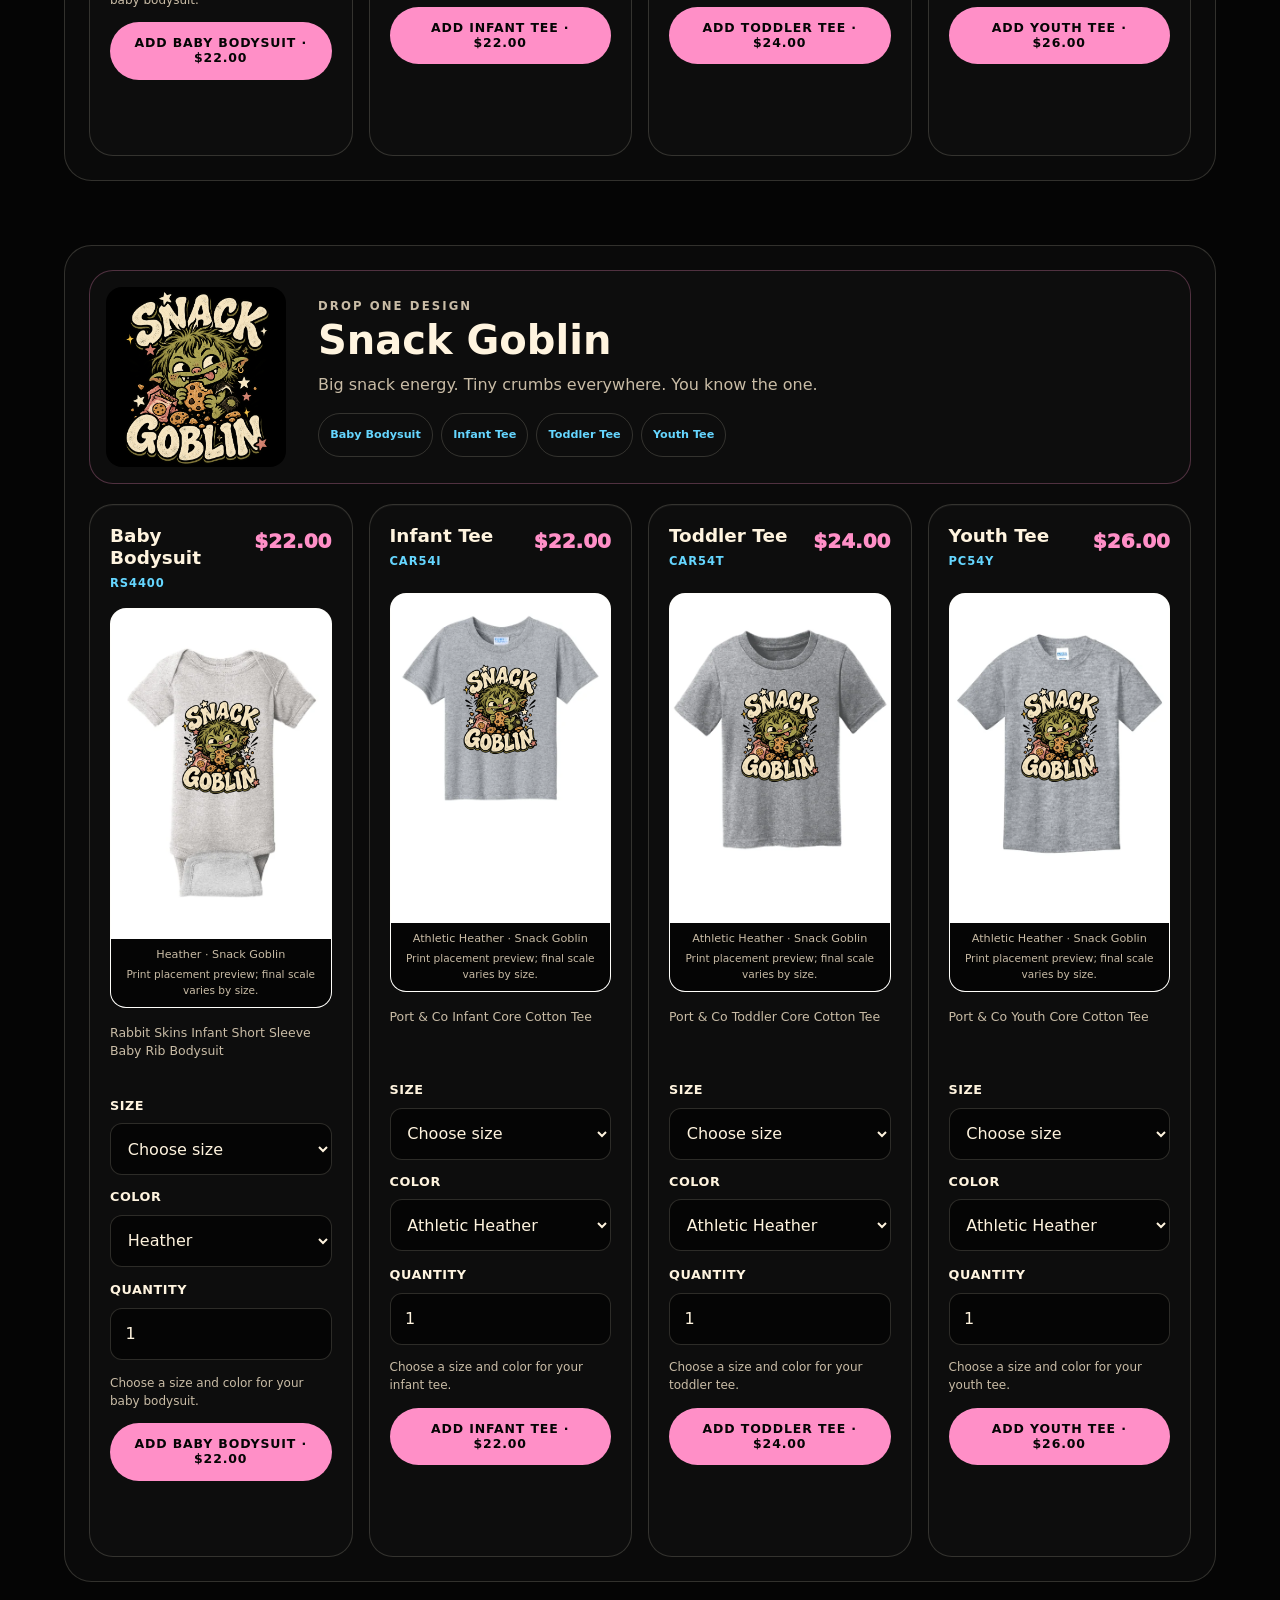
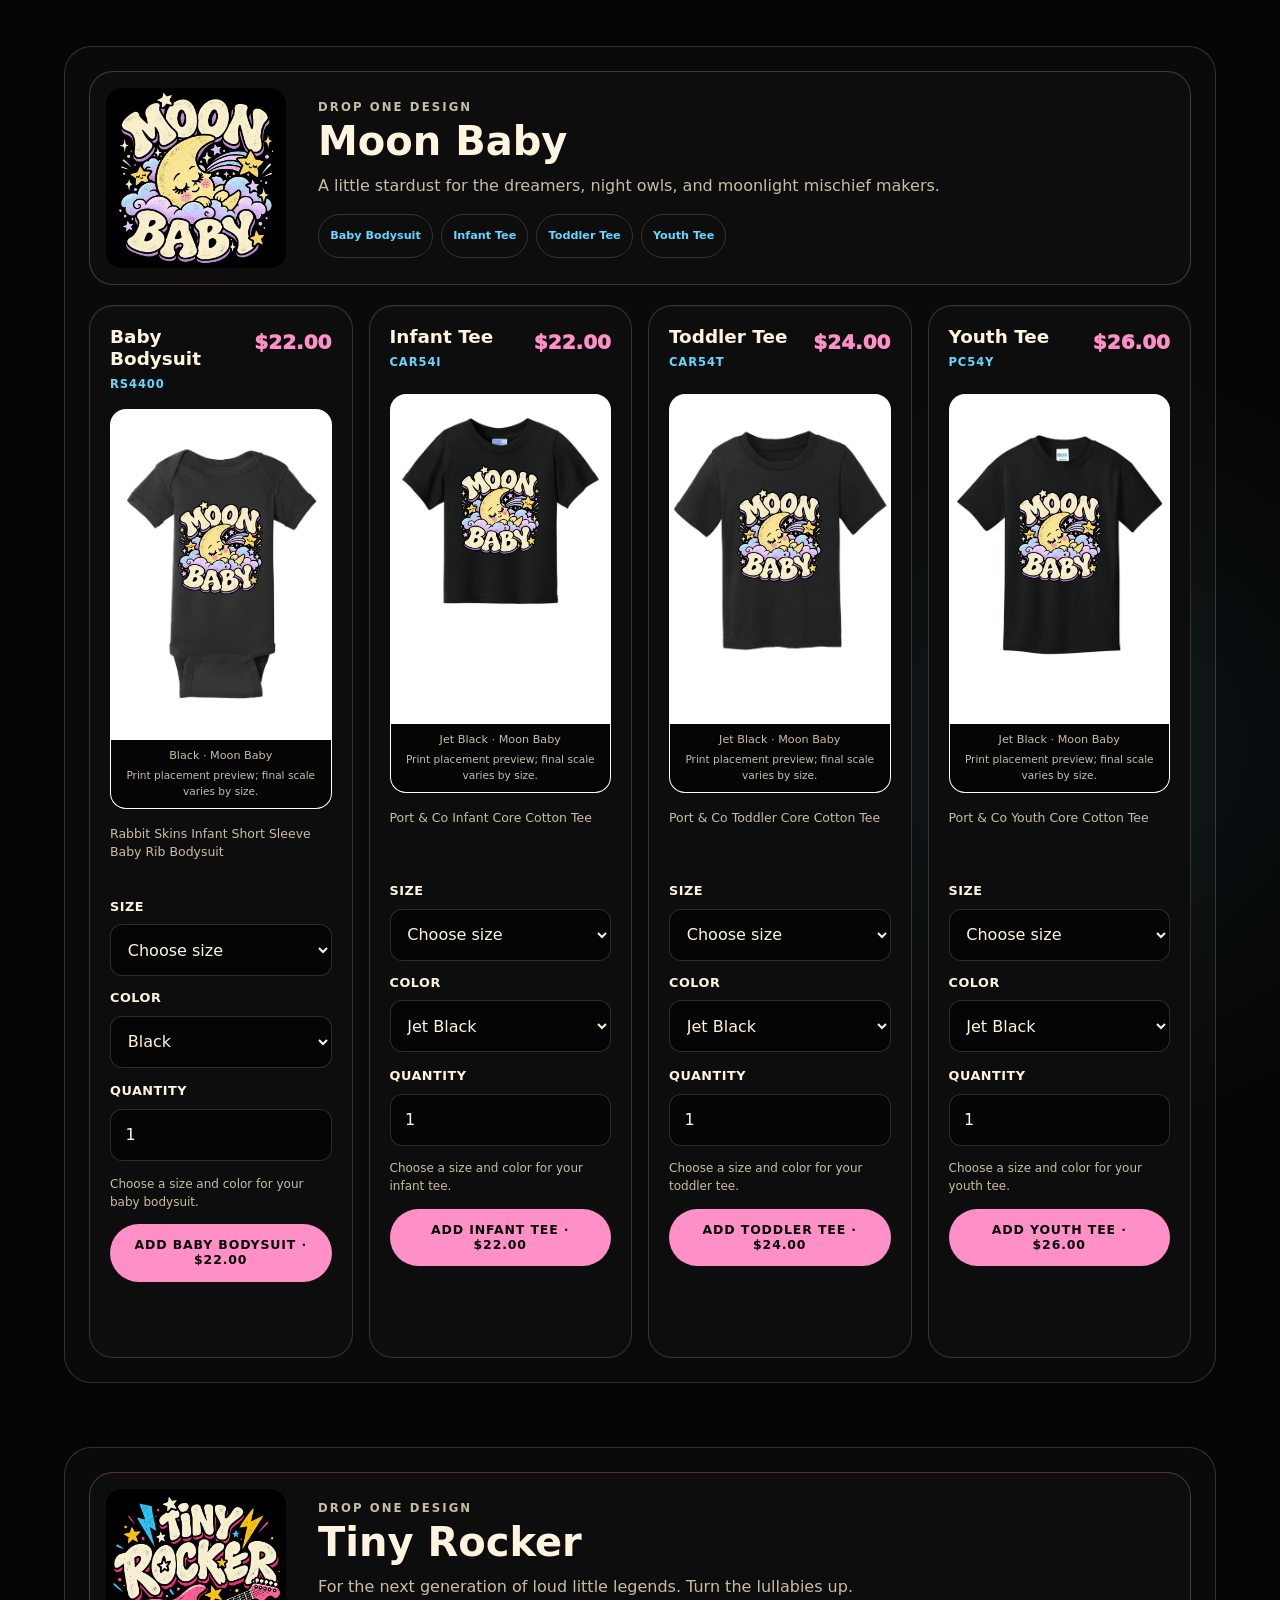
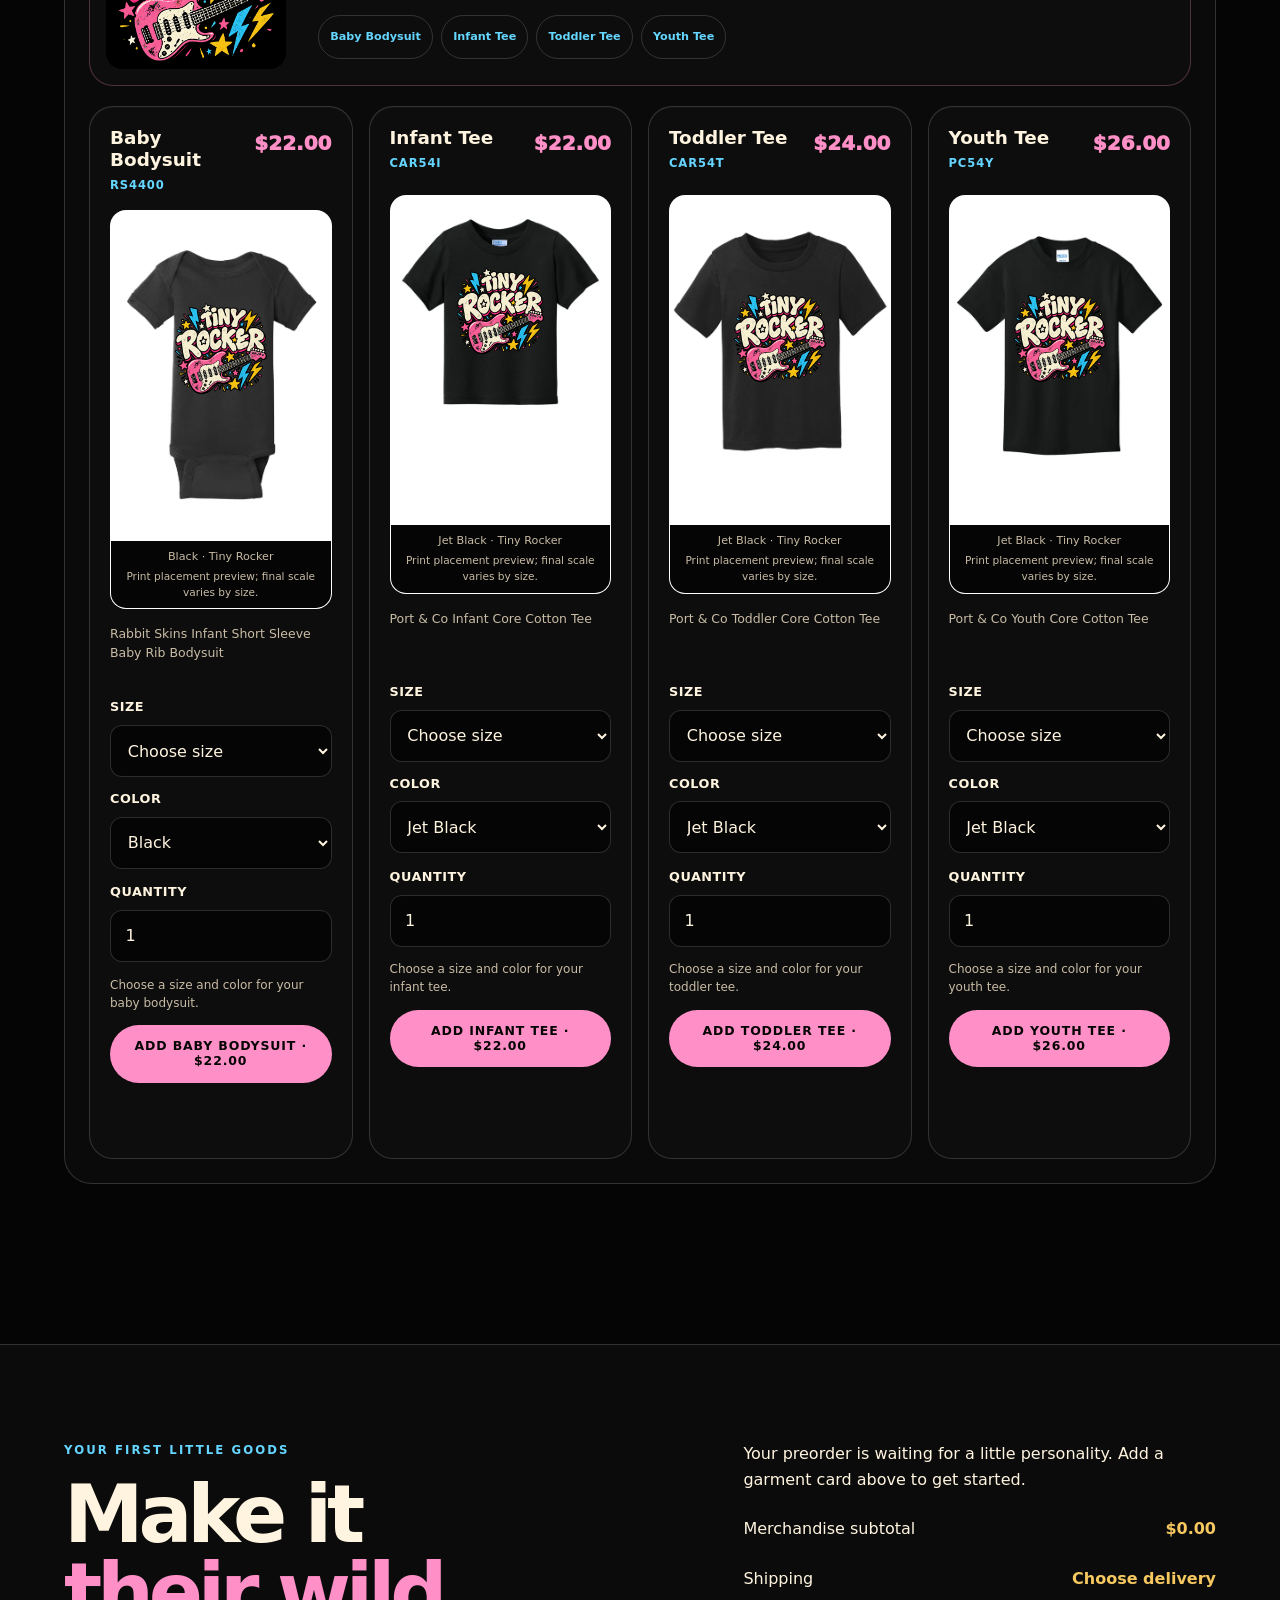
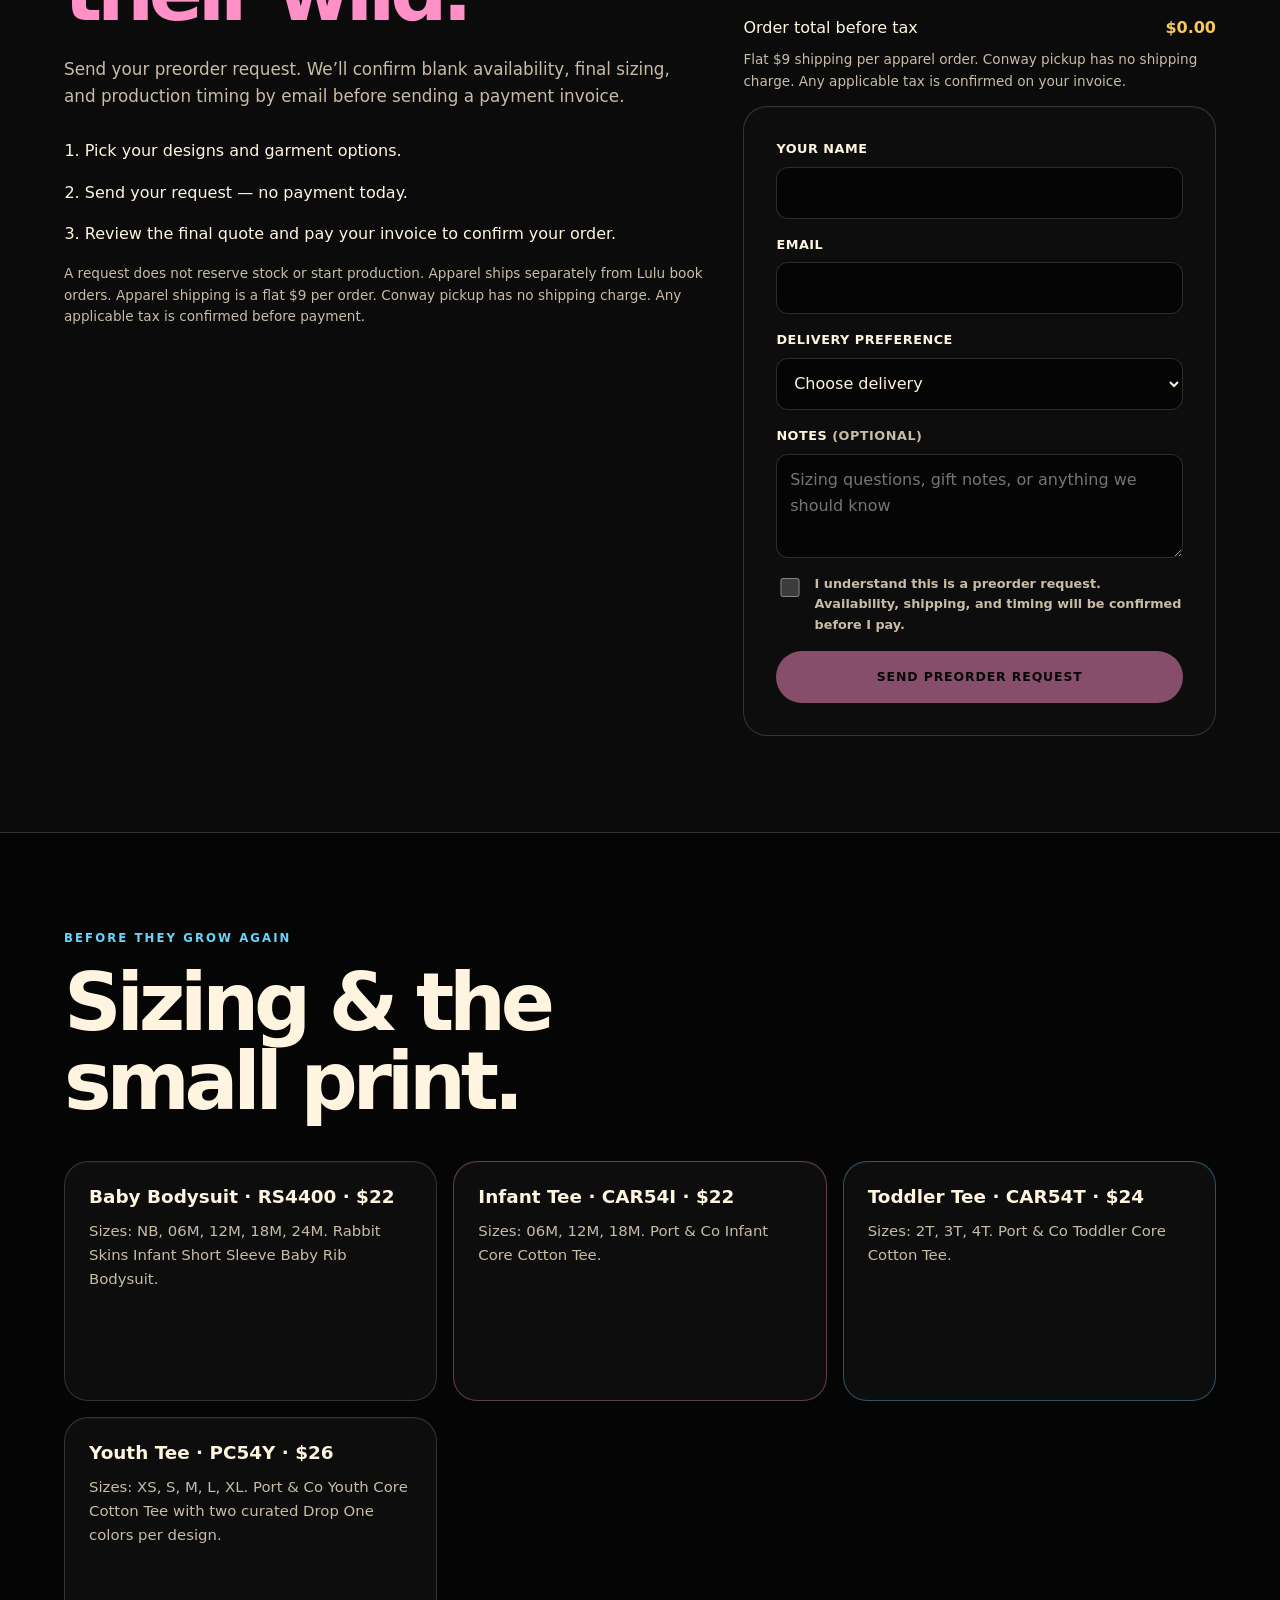
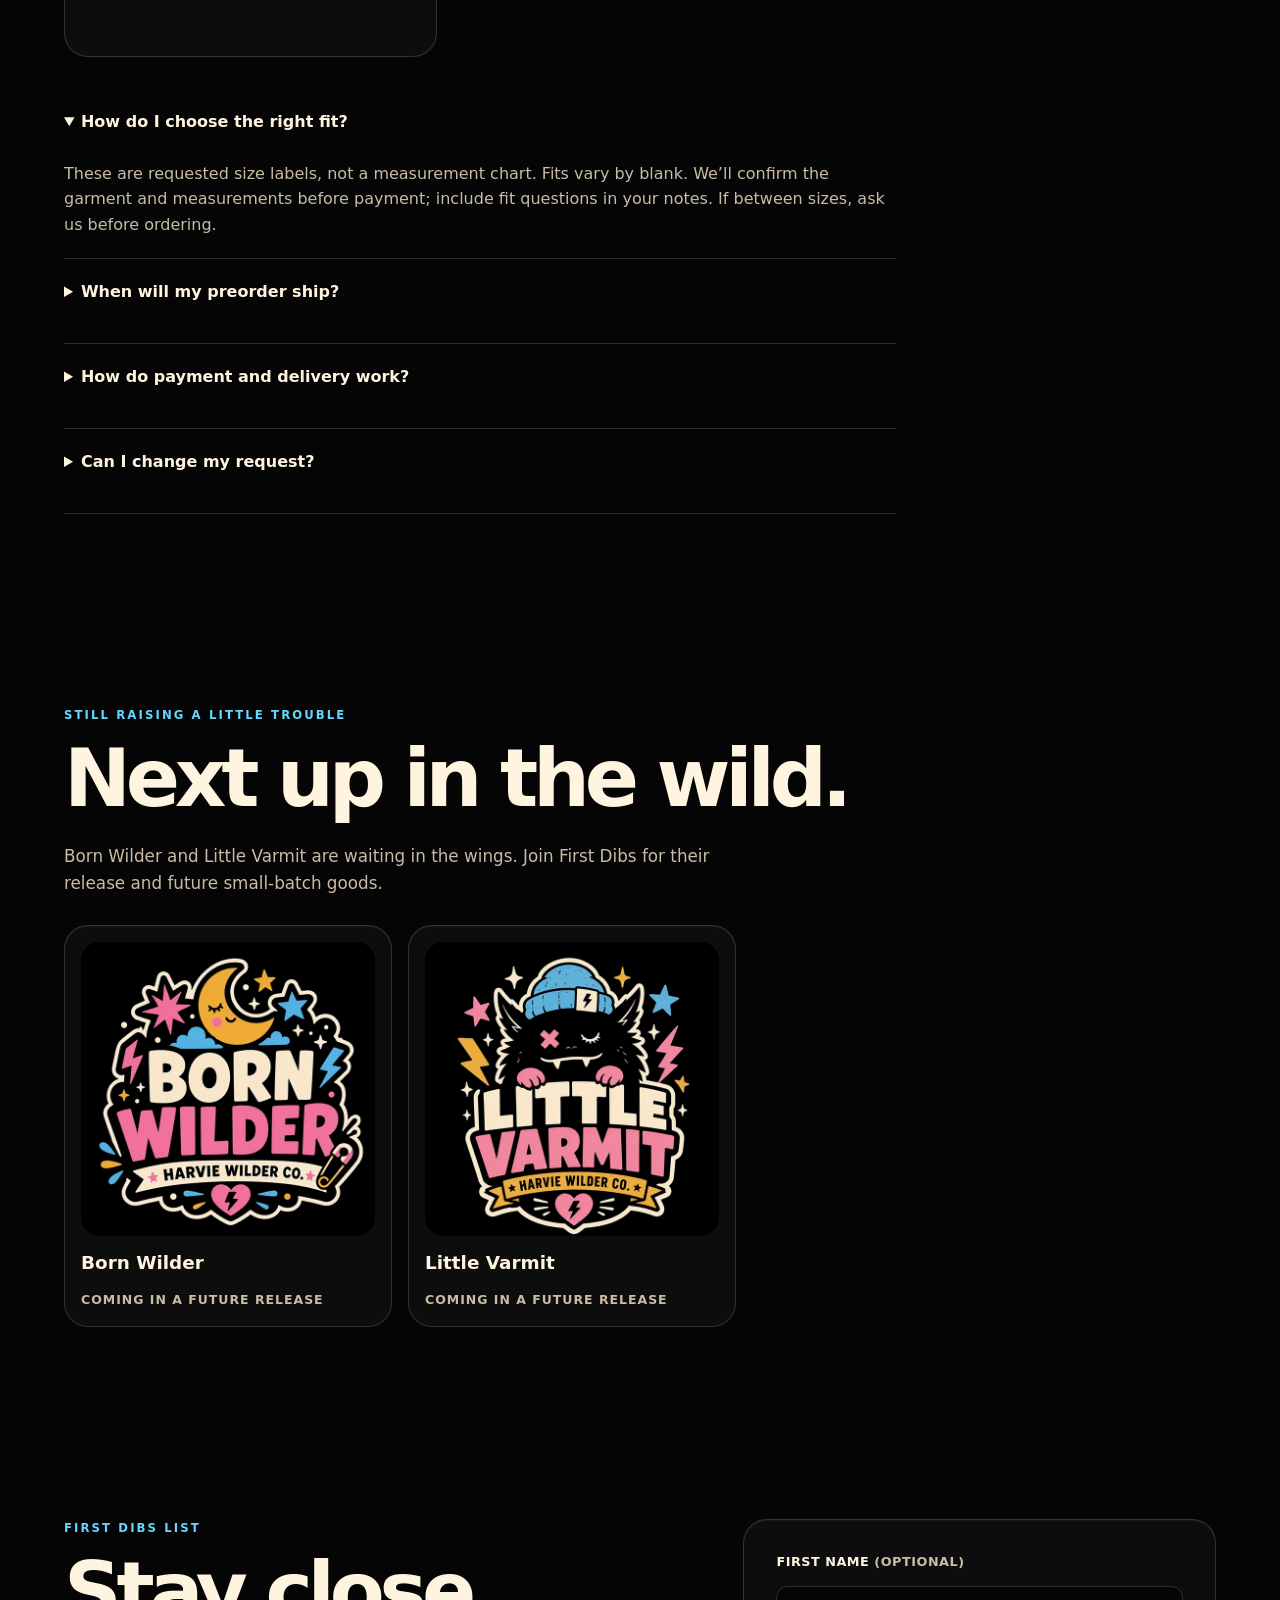
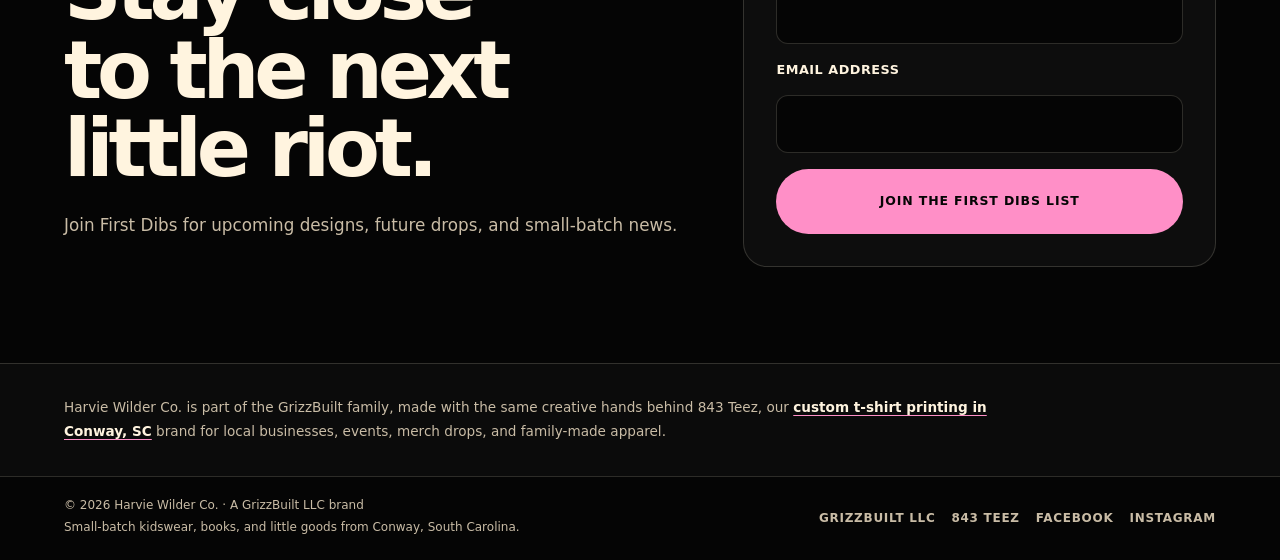
==== commit c109d4e7: "Collect shipping addresses and add flat $9 apparel shipping" ====
--- a/index.html
+++ b/index.html
@@ -30,8 +30,8 @@
       <section class="section books-section" id="books"><div class="container book-layout"><div class="book-copy"><p class="section-kicker">Now Published</p><h2>Harvie Wilder: <span>Tiny Punk Princess</span></h2><p class="book-subtitle">The Bedtime Riot</p><p class="lead">Meet Harvie Wilder, a tiny punk princess with big energy and absolutely no intention of going quietly to bed. The first Harvie Wilder story is now available in print through Lulu.</p><p class="book-series-note">Book One of the Tiny Punk Princess series.</p><div class="book-actions"><button class="button button-primary" type="button" id="peek-inside">Peek Inside</button></div></div><div class="book-buy-card" aria-label="Buy Harvie Wilder: Tiny Punk Princess — The Bedtime Riot"><lulu-buy-button buy-button-id="1864e697-645f-49e1-90ef-84f9c63bfdae" variant="product-preview"></lulu-buy-button></div></div></section>
       <section class="section drop-section" id="drop-one"><div class="container"><div class="drop-card"><div><p class="section-kicker">Small-batch kidswear · Preorder requests open</p><h2>Born Wilder: <span>Drop One</span></h2><p class="lead">Four designs. Big little personalities. Our first kidswear drop from Conway, South Carolina — for wild hearts, snack-fueled adventures, moonlight magic, and living-room rock shows.</p><a class="button button-primary" href="#drop-preview">Find their wild</a></div><p class="sticker-badge">Little goods.<br>Big energy.<br>Drop 01</p></div><div class="launch-facts"><p><strong>$22</strong> Baby Bodysuit</p><p><strong>$24</strong> Toddler Tee</p><p><strong>$26</strong> Youth Tee</p></div></div></section>
       <section class="section drop-preview-section" id="drop-preview"><div class="container"><p class="section-kicker">The first four</p><h2>Pick their personality.</h2><p class="lead">Choose a design, then make it theirs. These images show the artwork; garment colors and print placement are confirmed with your preorder.</p><p class="shop-note">Black and Natural / Cream are requested color options, subject to blank availability. No payment is taken on this page.</p><div class="shop-grid"><article class="drop-preview-card shop-card" data-design="Wild Little Soul"><img class="drop-preview-art" src="/assets/drop-one/wild-little-soul.webp" alt="Wild Little Soul design artwork" width="600" height="600" loading="lazy" decoding="async"><div class="shop-card-heading"><h3>Wild Little Soul</h3><span class="product-price">From $22</span></div><p class="product-description">For the barefoot explorers and beautifully untamed little hearts.</p><form class="product-options"><div class="form-field"><label for="wild-little-soul-garment">Garment</label><select id="wild-little-soul-garment" class="garment" required><option value="baby">Baby Bodysuit — $22</option><option value="toddler">Toddler Tee — $24</option><option value="youth">Youth Tee — $26</option></select></div><div class="option-pair"><div class="form-field"><label for="wild-little-soul-size">Size</label><select id="wild-little-soul-size" class="size" required><option value="">Choose size</option><option>Newborn</option><option>0–3M</option><option>3–6M</option><option>6–12M</option><option>12–18M</option><option>18–24M</option></select></div><div class="form-field"><label for="wild-little-soul-color">Color</label><select id="wild-little-soul-color" class="color" required><option value="">Choose color</option><option>Black</option><option>Natural / Cream</option></select></div></div><div class="form-field"><label for="wild-little-soul-quantity">Quantity</label><input id="wild-little-soul-quantity" class="quantity" type="number" min="1" max="20" step="1" value="1" required></div><button class="button button-primary" type="submit">Add to preorder · $22</button><a class="size-link" href="#size-guide">Sizing &amp; fit notes</a><p class="card-feedback" aria-live="polite"></p></form></article><article class="drop-preview-card shop-card" data-design="Snack Goblin"><img class="drop-preview-art" src="/assets/drop-one/snack-goblin.webp" alt="Snack Goblin design artwork" width="600" height="600" loading="lazy" decoding="async"><div class="shop-card-heading"><h3>Snack Goblin</h3><span class="product-price">From $22</span></div><p class="product-description">Big snack energy. Tiny crumbs everywhere. You know the one.</p><form class="product-options"><div class="form-field"><label for="snack-goblin-garment">Garment</label><select id="snack-goblin-garment" class="garment" required><option value="baby">Baby Bodysuit — $22</option><option value="toddler">Toddler Tee — $24</option><option value="youth">Youth Tee — $26</option></select></div><div class="option-pair"><div class="form-field"><label for="snack-goblin-size">Size</label><select id="snack-goblin-size" class="size" required><option value="">Choose size</option><option>Newborn</option><option>0–3M</option><option>3–6M</option><option>6–12M</option><option>12–18M</option><option>18–24M</option></select></div><div class="form-field"><label for="snack-goblin-color">Color</label><select id="snack-goblin-color" class="color" required><option value="">Choose color</option><option>Black</option><option>Natural / Cream</option></select></div></div><div class="form-field"><label for="snack-goblin-quantity">Quantity</label><input id="snack-goblin-quantity" class="quantity" type="number" min="1" max="20" step="1" value="1" required></div><button class="button button-primary" type="submit">Add to preorder · $22</button><a class="size-link" href="#size-guide">Sizing &amp; fit notes</a><p class="card-feedback" aria-live="polite"></p></form></article><article class="drop-preview-card shop-card" data-design="Moon Baby"><img class="drop-preview-art" src="/assets/drop-one/moon-baby.webp" alt="Moon Baby design artwork" width="600" height="600" loading="lazy" decoding="async"><div class="shop-card-heading"><h3>Moon Baby</h3><span class="product-price">From $22</span></div><p class="product-description">A little stardust for the dreamers, night owls, and moonlight mischief makers.</p><form class="product-options"><div class="form-field"><label for="moon-baby-garment">Garment</label><select id="moon-baby-garment" class="garment" required><option value="baby">Baby Bodysuit — $22</option><option value="toddler">Toddler Tee — $24</option><option value="youth">Youth Tee — $26</option></select></div><div class="option-pair"><div class="form-field"><label for="moon-baby-size">Size</label><select id="moon-baby-size" class="size" required><option value="">Choose size</option><option>Newborn</option><option>0–3M</option><option>3–6M</option><option>6–12M</option><option>12–18M</option><option>18–24M</option></select></div><div class="form-field"><label for="moon-baby-color">Color</label><select id="moon-baby-color" class="color" required><option value="">Choose color</option><option>Black</option><option>Natural / Cream</option></select></div></div><div class="form-field"><label for="moon-baby-quantity">Quantity</label><input id="moon-baby-quantity" class="quantity" type="number" min="1" max="20" step="1" value="1" required></div><button class="button button-primary" type="submit">Add to preorder · $22</button><a class="size-link" href="#size-guide">Sizing &amp; fit notes</a><p class="card-feedback" aria-live="polite"></p></form></article><article class="drop-preview-card shop-card" data-design="Tiny Rocker"><img class="drop-preview-art" src="/assets/drop-one/tiny-rocker.webp" alt="Tiny Rocker design artwork" width="600" height="600" loading="lazy" decoding="async"><div class="shop-card-heading"><h3>Tiny Rocker</h3><span class="product-price">From $22</span></div><p class="product-description">For the next generation of loud little legends. Turn the lullabies up.</p><form class="product-options"><div class="form-field"><label for="tiny-rocker-garment">Garment</label><select id="tiny-rocker-garment" class="garment" required><option value="baby">Baby Bodysuit — $22</option><option value="toddler">Toddler Tee — $24</option><option value="youth">Youth Tee — $26</option></select></div><div class="option-pair"><div class="form-field"><label for="tiny-rocker-size">Size</label><select id="tiny-rocker-size" class="size" required><option value="">Choose size</option><option>Newborn</option><option>0–3M</option><option>3–6M</option><option>6–12M</option><option>12–18M</option><option>18–24M</option></select></div><div class="form-field"><label for="tiny-rocker-color">Color</label><select id="tiny-rocker-color" class="color" required><option value="">Choose color</option><option>Black</option><option>Natural / Cream</option></select></div></div><div class="form-field"><label for="tiny-rocker-quantity">Quantity</label><input id="tiny-rocker-quantity" class="quantity" type="number" min="1" max="20" step="1" value="1" required></div><button class="button button-primary" type="submit">Add to preorder · $22</button><a class="size-link" href="#size-guide">Sizing &amp; fit notes</a><p class="card-feedback" aria-live="polite"></p></form></article></div><noscript><p>To build a preorder, enable JavaScript. You can also contact us through <a href="https://www.facebook.com/harviewilderco">Facebook</a> with your design, garment, size, and color.</p></noscript></div></section>
-      <section class="section preorder-section" id="preorder"><div class="container signup-layout"><div><p class="section-kicker">Your first little goods</p><h2>Make it <span>their wild.</span></h2><p class="lead">Send your preorder request. We’ll confirm blank availability, final sizing, shipping cost, and production timing by email before sending a payment invoice.</p><ol class="preorder-steps"><li>Pick your designs and garment options.</li><li>Send your request — no payment today.</li><li>Review the final quote and pay your invoice to confirm your order.</li></ol><p class="shop-note">A request does not reserve stock or start production. Apparel ships separately from Lulu book orders. Shipping and any applicable tax are additional and confirmed before payment.</p></div><div class="preorder-panel"><div id="preorder-items" aria-live="polite"><p class="empty-bag">Your preorder is waiting for a little personality. Add a design above to get started.</p></div><p class="subtotal">Merchandise subtotal <strong id="preorder-total">$0.00</strong></p><p class="shop-note">Excludes shipping and any applicable tax.</p><form id="preorder-form" class="signup-form" name="drop-one-preorder" method="POST" action="/preorder-thanks.html" data-netlify="true" netlify-honeypot="bot-field"><input type="hidden" name="form-name" value="drop-one-preorder"><p class="hidden-field"><label>Leave this empty<input name="bot-field" tabindex="-1" autocomplete="off"></label></p><input type="hidden" name="order-items" id="order-items"><input type="hidden" name="merchandise-subtotal" id="order-subtotal"><input type="hidden" name="collection" value="Born Wilder: Drop One"><div class="form-field"><label for="customer-name">Your name</label><input id="customer-name" name="customer-name" autocomplete="name" maxlength="120" required></div><div class="form-field"><label for="customer-email">Email</label><input id="customer-email" name="email" type="email" autocomplete="email" maxlength="254" required></div><div class="form-field"><label for="delivery">Delivery preference</label><select id="delivery" name="delivery" required><option value="">Choose delivery</option><option>Ship to me</option><option>Request Conway pickup</option></select></div><div class="form-field"><label for="postal-code">ZIP / postal code <span>(for your quote)</span></label><input id="postal-code" name="postal-code" autocomplete="postal-code" maxlength="20" required></div><div class="form-field"><label for="order-notes">Notes <span>(optional)</span></label><textarea id="order-notes" name="notes" rows="3" maxlength="1500" placeholder="Sizing questions, gift notes, or anything we should know"></textarea></div><label class="consent"><input type="checkbox" name="preorder-acknowledgment" value="I understand this is a request; price, availability and ship date require confirmation before payment." required><span>I understand this is a preorder request. Availability, shipping, and timing will be confirmed before I pay.</span></label><button class="button button-primary" id="send-preorder" type="submit" disabled>Send preorder request</button><p id="preorder-status" role="status"></p></form></div></div></section>
-      <section class="section" id="size-guide"><div class="container"><p class="section-kicker">Before they grow again</p><h2>Sizing &amp; the small print.</h2><div class="product-grid"><article class="product-card"><h3>Baby Bodysuit · $22</h3><p>Requested sizes: Newborn, 0–3M, 3–6M, 6–12M, 12–18M, and 18–24M. A little first-layer personality.</p></article><article class="product-card"><h3>Toddler Tee · $24</h3><p>Requested sizes: 2T, 3T, 4T, and 5T. Built for big little adventures.</p></article><article class="product-card"><h3>Youth Tee · $26</h3><p>Requested sizes: Youth XS, S, M, L, and XL. Same attitude, a little more room to grow.</p></article></div><div class="drop-faq"><details open><summary>How do I choose the right fit?</summary><p>These are requested size labels, not a measurement chart. Fits vary by blank. We’ll confirm the garment and measurements before payment; include fit questions in your notes. If between sizes, ask us before ordering.</p></details><details><summary>When will my preorder ship?</summary><p>This first drop is produced in small batches. Your production estimate and shipping window will be supplied with your quote before payment. No fixed ship date is promised at request stage. We’ll email you if timing changes.</p></details><details><summary>How do payment and delivery work?</summary><p>We review your request and email a final quote with available garments, shipping or pickup arrangements, and any applicable tax. Your order is confirmed only after you approve and pay the invoice. Lulu handles book purchases separately.</p></details><details><summary>Can I change my request?</summary><p>Reply to your confirmation email to discuss changes before payment. Any cancellation or return terms will be provided before payment so you can review them before your order is confirmed.</p></details></div></div></section>
+      <section class="section preorder-section" id="preorder"><div class="container signup-layout"><div><p class="section-kicker">Your first little goods</p><h2>Make it <span>their wild.</span></h2><p class="lead">Send your preorder request. We’ll confirm blank availability, final sizing, and production timing by email before sending a payment invoice.</p><ol class="preorder-steps"><li>Pick your designs and garment options.</li><li>Send your request — no payment today.</li><li>Review the final quote and pay your invoice to confirm your order.</li></ol><p class="shop-note">A request does not reserve stock or start production. Apparel ships separately from Lulu book orders. Apparel shipping is a flat $9 per order. Conway pickup has no shipping charge. Any applicable tax is confirmed before payment.</p></div><div class="preorder-panel"><div id="preorder-items" aria-live="polite"><p class="empty-bag">Your preorder is waiting for a little personality. Add a design above to get started.</p></div><p class="subtotal">Merchandise subtotal <strong id="preorder-total">$0.00</strong></p><p class="subtotal">Shipping <strong id="shipping-total">Choose delivery</strong></p><p class="subtotal">Order total before tax <strong id="order-total">$0.00</strong></p><p class="shop-note">Flat $9 shipping per apparel order. Conway pickup has no shipping charge. Any applicable tax is confirmed on your invoice.</p><form id="preorder-form" class="signup-form" name="drop-one-preorder" method="POST" action="/preorder-thanks.html" data-netlify="true" netlify-honeypot="bot-field"><input type="hidden" name="form-name" value="drop-one-preorder"><p class="hidden-field"><label>Leave this empty<input name="bot-field" tabindex="-1" autocomplete="off"></label></p><input type="hidden" name="order-items" id="order-items"><input type="hidden" name="merchandise-subtotal" id="order-subtotal"><input type="hidden" name="shipping-charge" id="shipping-charge"><input type="hidden" name="order-total-before-tax" id="order-total-before-tax"><input type="hidden" name="collection" value="Born Wilder: Drop One"><div class="form-field"><label for="customer-name">Your name</label><input id="customer-name" name="customer-name" autocomplete="name" maxlength="120" required></div><div class="form-field"><label for="customer-email">Email</label><input id="customer-email" name="email" type="email" autocomplete="email" maxlength="254" required></div><div class="form-field"><label for="delivery">Delivery preference</label><select id="delivery" name="delivery" required><option value="">Choose delivery</option><option>Ship to me</option><option>Request Conway pickup</option></select></div><fieldset class="shipping-address" id="shipping-address" hidden disabled><legend>Shipping address · flat $9</legend><div class="form-field"><label for="shipping-street">Street address</label><input id="shipping-street" name="shipping-street" autocomplete="shipping address-line1" maxlength="200" required></div><div class="form-field"><label for="shipping-apt">Apartment, suite, etc. <span>(optional)</span></label><input id="shipping-apt" name="shipping-apt" autocomplete="shipping address-line2" maxlength="100"></div><div class="form-field"><label for="shipping-city">City</label><input id="shipping-city" name="shipping-city" autocomplete="shipping address-level2" maxlength="100" required></div><div class="form-field"><label for="shipping-state">State / province</label><input id="shipping-state" name="shipping-state" autocomplete="shipping address-level1" maxlength="100" required></div><div class="form-field"><label for="postal-code">ZIP / postal code</label><input id="postal-code" name="postal-code" autocomplete="shipping postal-code" maxlength="20" required></div><div class="form-field"><label for="shipping-country">Country</label><input id="shipping-country" name="shipping-country" autocomplete="shipping country-name" value="United States" maxlength="100" required></div></fieldset><div class="form-field"><label for="order-notes">Notes <span>(optional)</span></label><textarea id="order-notes" name="notes" rows="3" maxlength="1500" placeholder="Sizing questions, gift notes, or anything we should know"></textarea></div><label class="consent"><input type="checkbox" name="preorder-acknowledgment" value="I understand this is a request; price, availability and ship date require confirmation before payment." required><span>I understand this is a preorder request. Availability, shipping, and timing will be confirmed before I pay.</span></label><button class="button button-primary" id="send-preorder" type="submit" disabled>Send preorder request</button><p id="preorder-status" role="status"></p></form></div></div></section>
+      <section class="section" id="size-guide"><div class="container"><p class="section-kicker">Before they grow again</p><h2>Sizing &amp; the small print.</h2><div class="product-grid"><article class="product-card"><h3>Baby Bodysuit · $22</h3><p>Requested sizes: Newborn, 0–3M, 3–6M, 6–12M, 12–18M, and 18–24M. A little first-layer personality.</p></article><article class="product-card"><h3>Toddler Tee · $24</h3><p>Requested sizes: 2T, 3T, 4T, and 5T. Built for big little adventures.</p></article><article class="product-card"><h3>Youth Tee · $26</h3><p>Requested sizes: Youth XS, S, M, L, and XL. Same attitude, a little more room to grow.</p></article></div><div class="drop-faq"><details open><summary>How do I choose the right fit?</summary><p>These are requested size labels, not a measurement chart. Fits vary by blank. We’ll confirm the garment and measurements before payment; include fit questions in your notes. If between sizes, ask us before ordering.</p></details><details><summary>When will my preorder ship?</summary><p>This first drop is produced in small batches. Your production estimate and shipping window will be supplied with your quote before payment. No fixed ship date is promised at request stage. We’ll email you if timing changes.</p></details><details><summary>How do payment and delivery work?</summary><p>We review your request and email a final quote with available garments, flat $9 apparel shipping or Conway pickup with no shipping charge, and any applicable tax. Your order is confirmed only after you approve and pay the invoice. Lulu handles book purchases separately.</p></details><details><summary>Can I change my request?</summary><p>Reply to your confirmation email to discuss changes before payment. Any cancellation or return terms will be provided before payment so you can review them before your order is confirmed.</p></details></div></div></section>
       <section class="section" id="whats-coming"><div class="container"><p class="section-kicker">Still raising a little trouble</p><h2>Next up in the wild.</h2><p class="lead">Born Wilder and Little Varmit are waiting in the wings. Join First Dibs for their release and future small-batch goods.</p><div class="upcoming-grid"><article class="drop-preview-card"><img class="drop-preview-art" src="/assets/drop-one/born-wilder.webp" alt="Upcoming Born Wilder artwork" width="600" height="600" loading="lazy"><h3>Born Wilder</h3><p>Coming in a future release</p></article><article class="drop-preview-card"><img class="drop-preview-art" src="/assets/drop-one/little-varmit.webp" alt="Upcoming Little Varmit artwork" width="600" height="600" loading="lazy"><h3>Little Varmit</h3><p>Coming in a future release</p></article></div></div></section>
       <section class="section signup-section" id="first-dibs"><div class="container signup-layout"><div><p class="section-kicker">First Dibs List</p><h2>Stay close to the next little riot.</h2><p class="lead">Join First Dibs for upcoming designs, future drops, and small-batch news.</p></div><form class="signup-form" name="first-dibs" method="POST" action="/thanks.html" data-netlify="true" netlify-honeypot="bot-field"><input type="hidden" name="form-name" value="first-dibs"><p class="hidden-field"><label>Don’t fill this out if you’re human:<input name="bot-field"></label></p><div class="form-field"><label for="first-name">First name <span>(optional)</span></label><input id="first-name" name="first-name" type="text" autocomplete="given-name"></div><div class="form-field"><label for="email">Email address</label><input id="email" name="email" type="email" autocomplete="email" required></div><button class="button button-primary" type="submit">Join the First Dibs List</button></form></div></section>
     </main>
--- a/styles.css
+++ b/styles.css
@@ -747,3 +747,30 @@
 .upcoming-grid {display:grid;gap:1rem;max-width:42rem;}
 @media(min-width:42rem) {.shop-grid,.upcoming-grid {grid-template-columns:repeat(2,minmax(0,1fr));}}
 @media(max-width:41.99rem) {.shop-card-heading h3 {font-size:1.25rem;}.launch-facts {display:grid;gap:.5rem;}.header-inner nav a {min-height:44px;display:inline-flex;align-items:center;}.preorder-panel .signup-form {padding:1.25rem;}}
+
+/* Exact-style supplier photos keep the four garment types recognizable. */
+.garment-card {min-width:0;align-content:start;scroll-margin-top:1.25rem;}
+.garment-photo {margin:0;border:1px solid var(--line);border-radius:1rem;overflow:hidden;background:#fff;}
+.garment-photo img {display:block;width:100%;height:clamp(180px,20vw,240px);object-fit:contain;padding:.75rem;background:#fff;}
+.garment-photo figcaption {padding:.5rem .75rem;background:var(--black);color:var(--taupe);font-size:.7rem;line-height:1.5;text-align:center;}
+.garment-options .selected-variant {margin:0;color:var(--taupe);font-size:.75rem;line-height:1.5;min-height:2.25rem;}
+.garment-jump-links {gap:.5rem;margin-top:1rem;}
+.garment-jump-links a {display:inline-flex;align-items:center;min-height:44px;padding:.4rem .7rem;border:1px solid var(--line);border-radius:999px;color:var(--blue);font-size:.7rem;letter-spacing:0;text-transform:none;}
+.garment-jump-links a:hover {border-color:var(--blue);}
+@media(min-width:70rem) {.garment-card .garment-options .option-pair {grid-template-columns:1fr;}}
+@media(max-width:41.99rem) {.garment-photo img {height:210px;}.design-product-block .garment-card {padding:1rem;}.garment-jump-links {justify-content:center;}.garment-card-header h4 {font-size:1.2rem;}}
+
+@media(min-width:70rem) {.garment-card-header {min-height:3.25rem;}.garment-card .garment-note {min-height:3.5rem;}}
+
+/* Keep approved artwork intact as a separate layer over exact supplier photos. */
+.garment-photo .garment-mockup {position:relative;aspect-ratio:493/740;width:min(100%,240px);margin-inline:auto;}
+.garment-photo .mockup-blank {width:100%;height:100%;padding:0;object-fit:contain;}
+.garment-photo .mockup-print {position:absolute;left:28%;top:28%;width:44%;height:auto;aspect-ratio:1;padding:0;object-fit:contain;background:transparent;}
+.garment-photo.bodysuit .mockup-print {left:28%;top:27%;width:44%;}
+.garment-photo.infant .mockup-print {left:29%;top:21%;width:42%;}
+.garment-photo figcaption span {display:block;margin-top:.2rem;font-size:.66rem;}
+@media(max-width:41.99rem) {.garment-photo .garment-mockup {width:220px;}}
+
+.shipping-address {display:grid;gap:1rem;min-width:0;margin:0;padding:1rem;border:1px solid var(--line);border-radius:.75rem;}
+.shipping-address[hidden] {display:none;}
+.shipping-address legend {padding-inline:.4rem;color:var(--gold);font-weight:800;font-size:.9rem;}
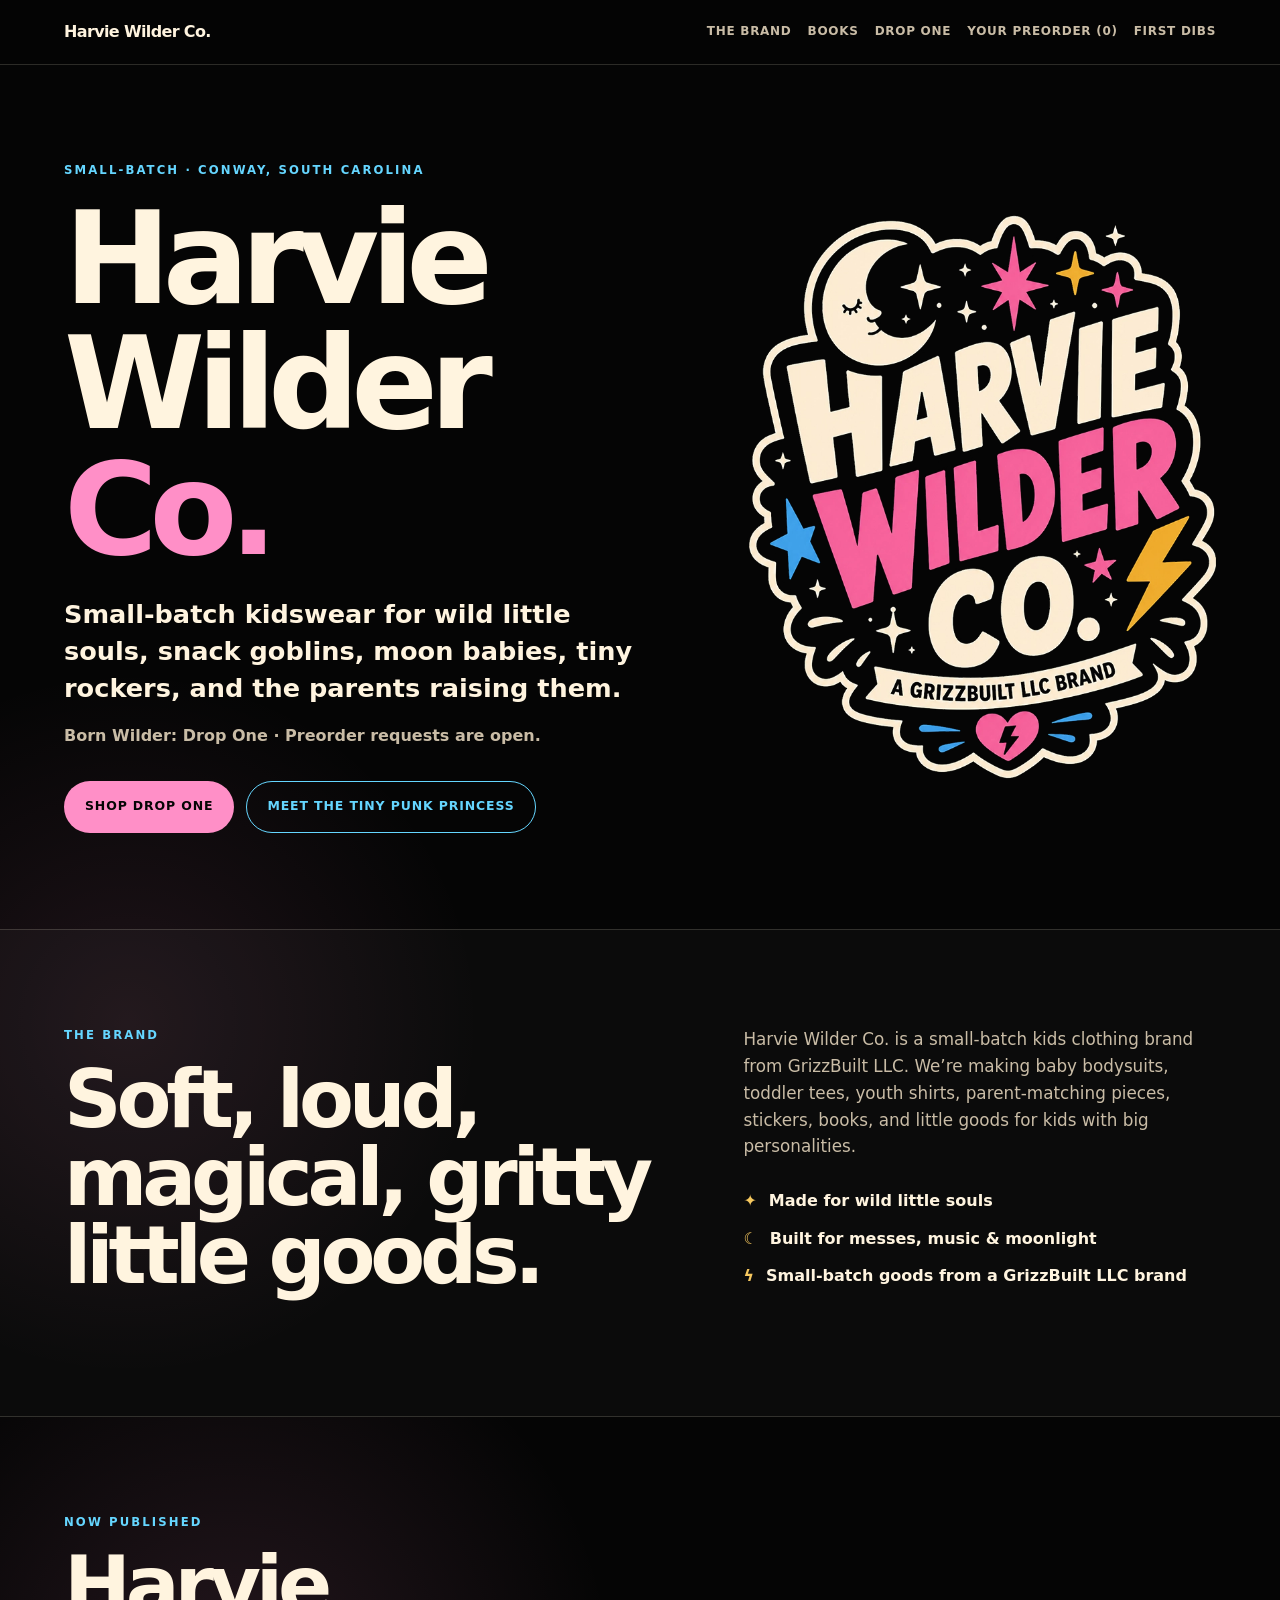
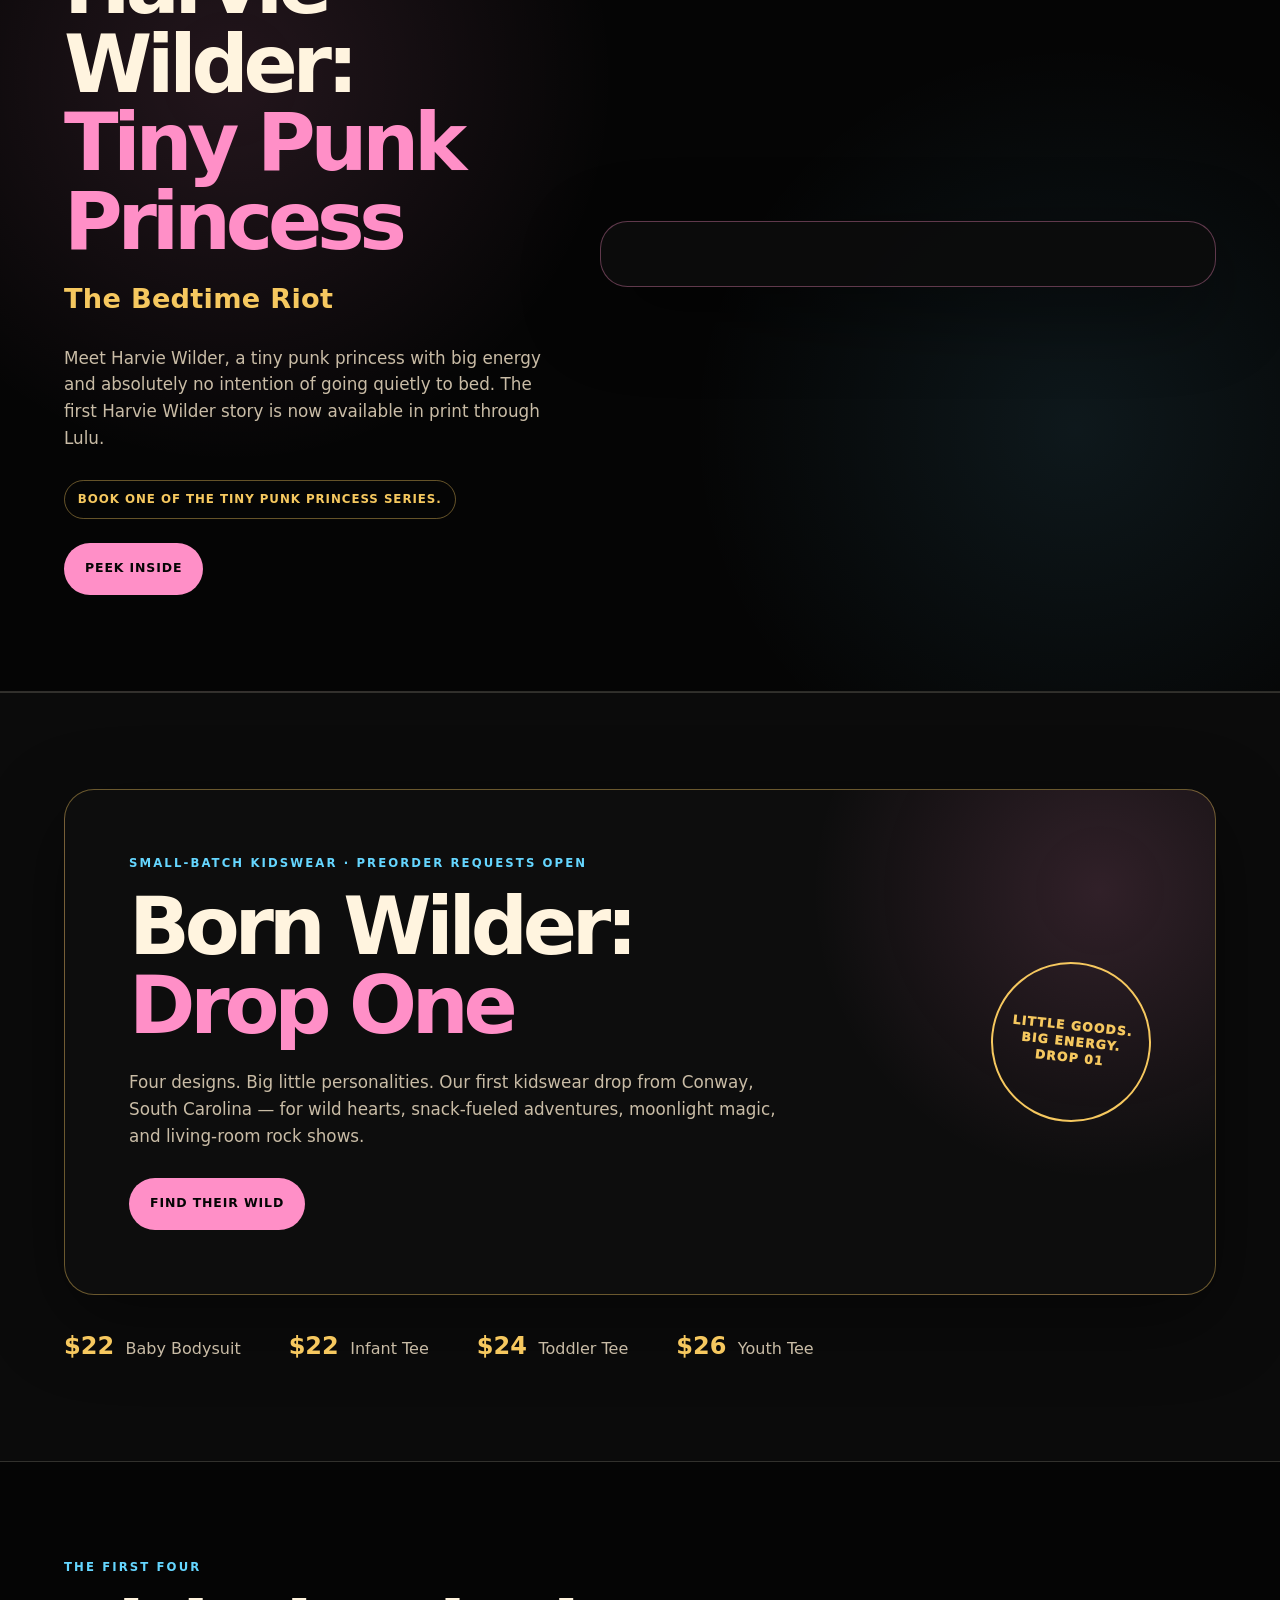
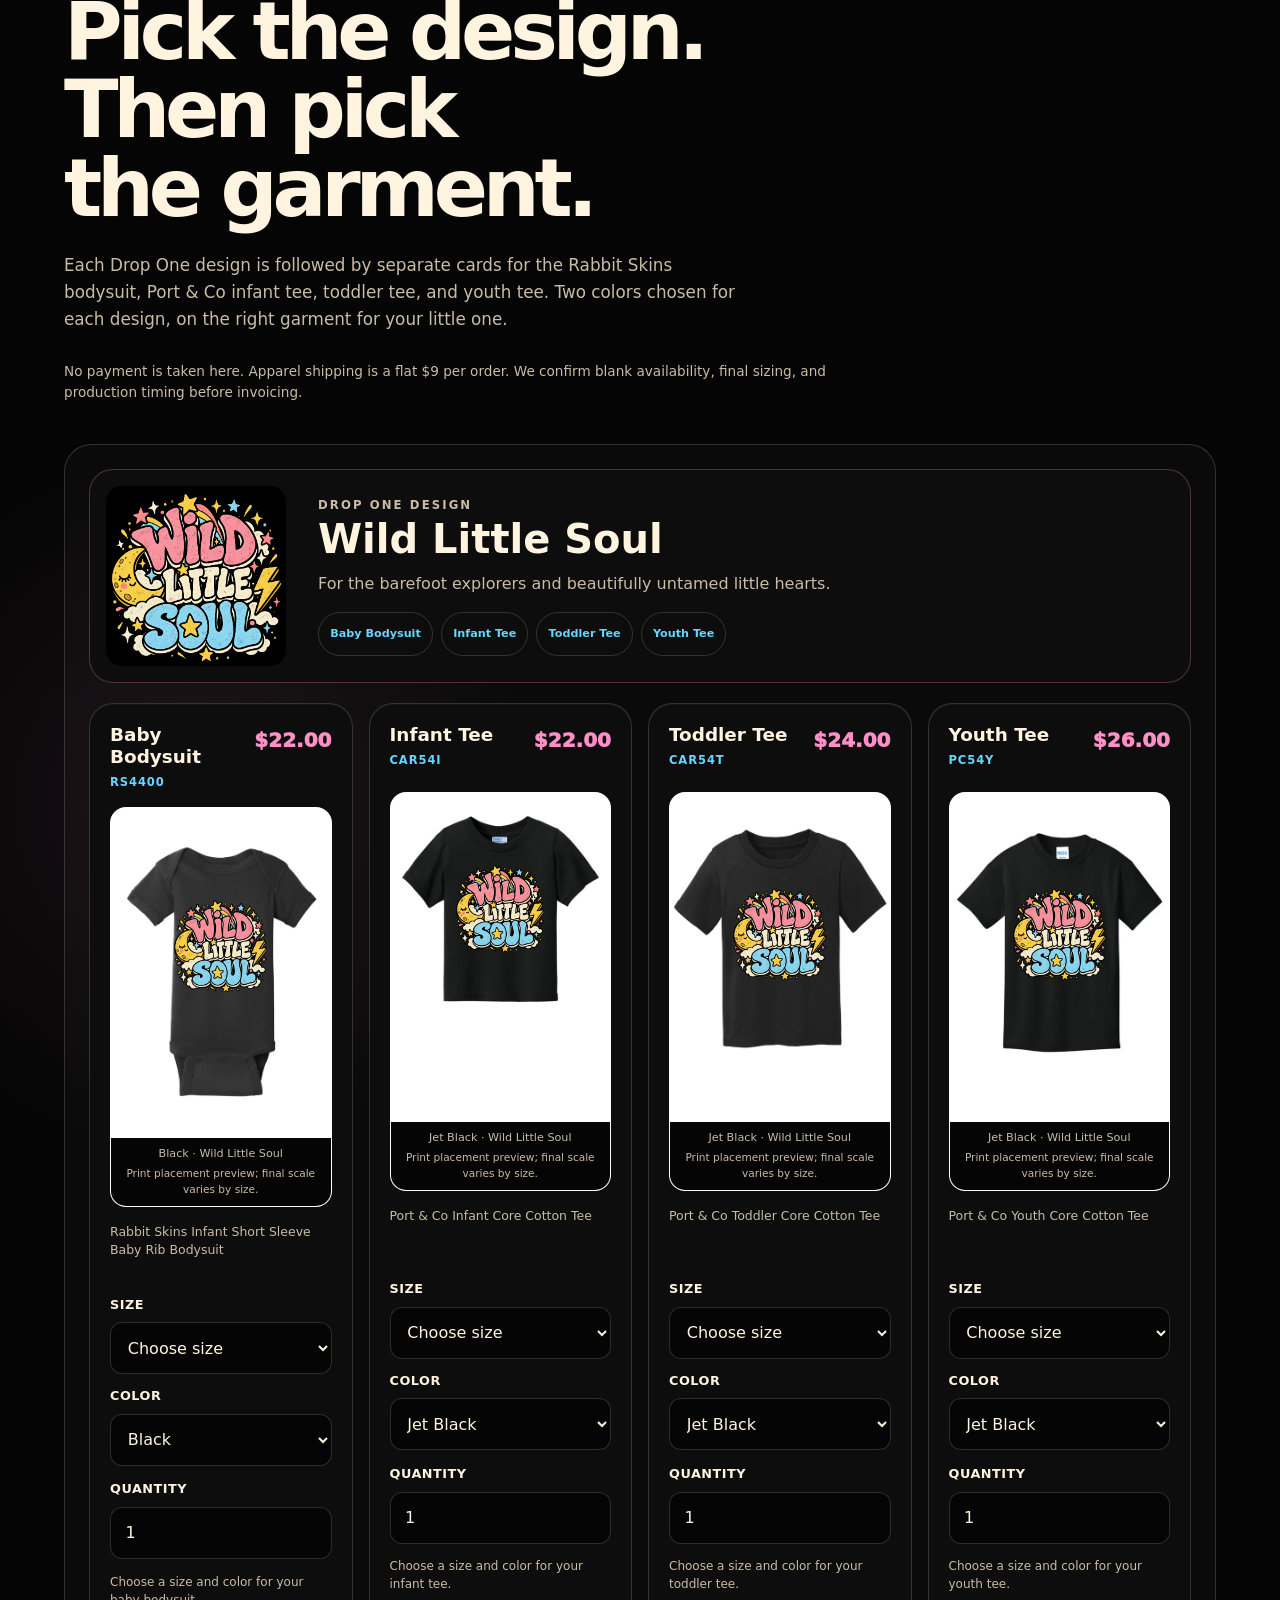
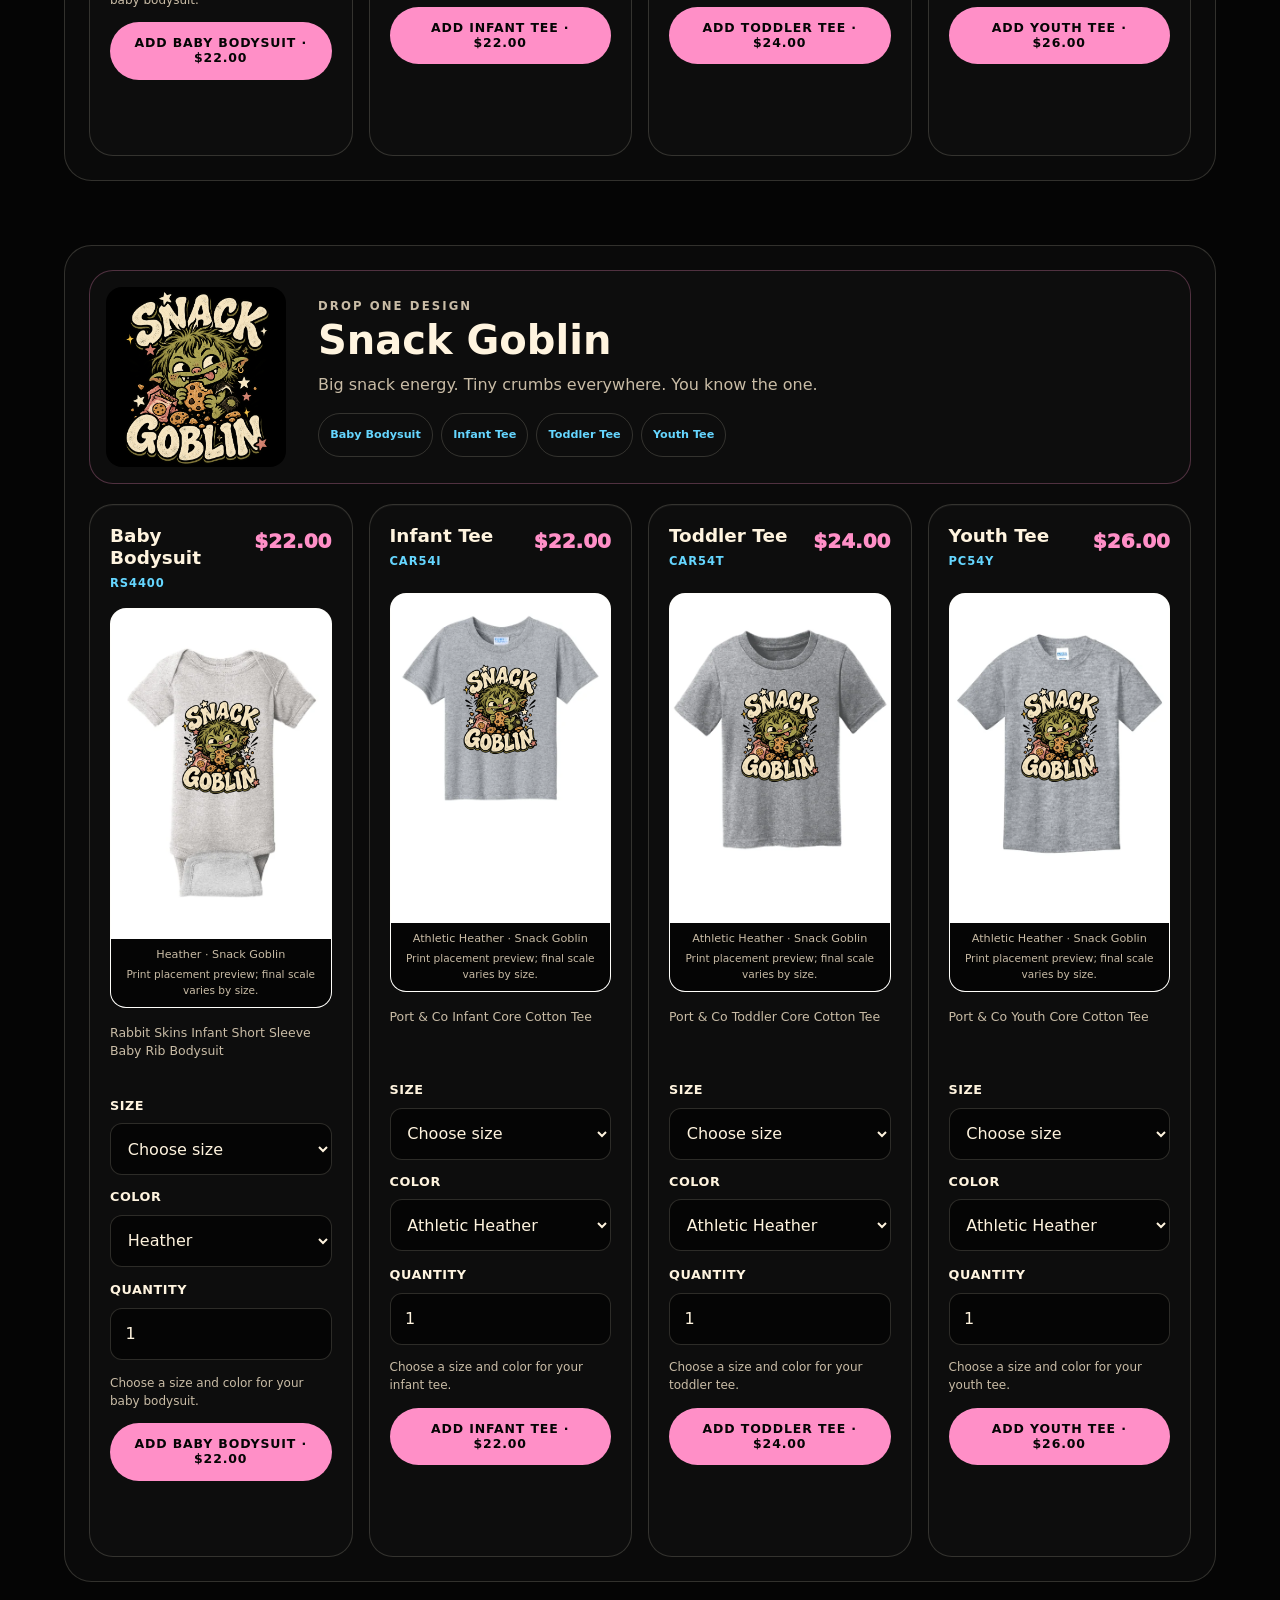
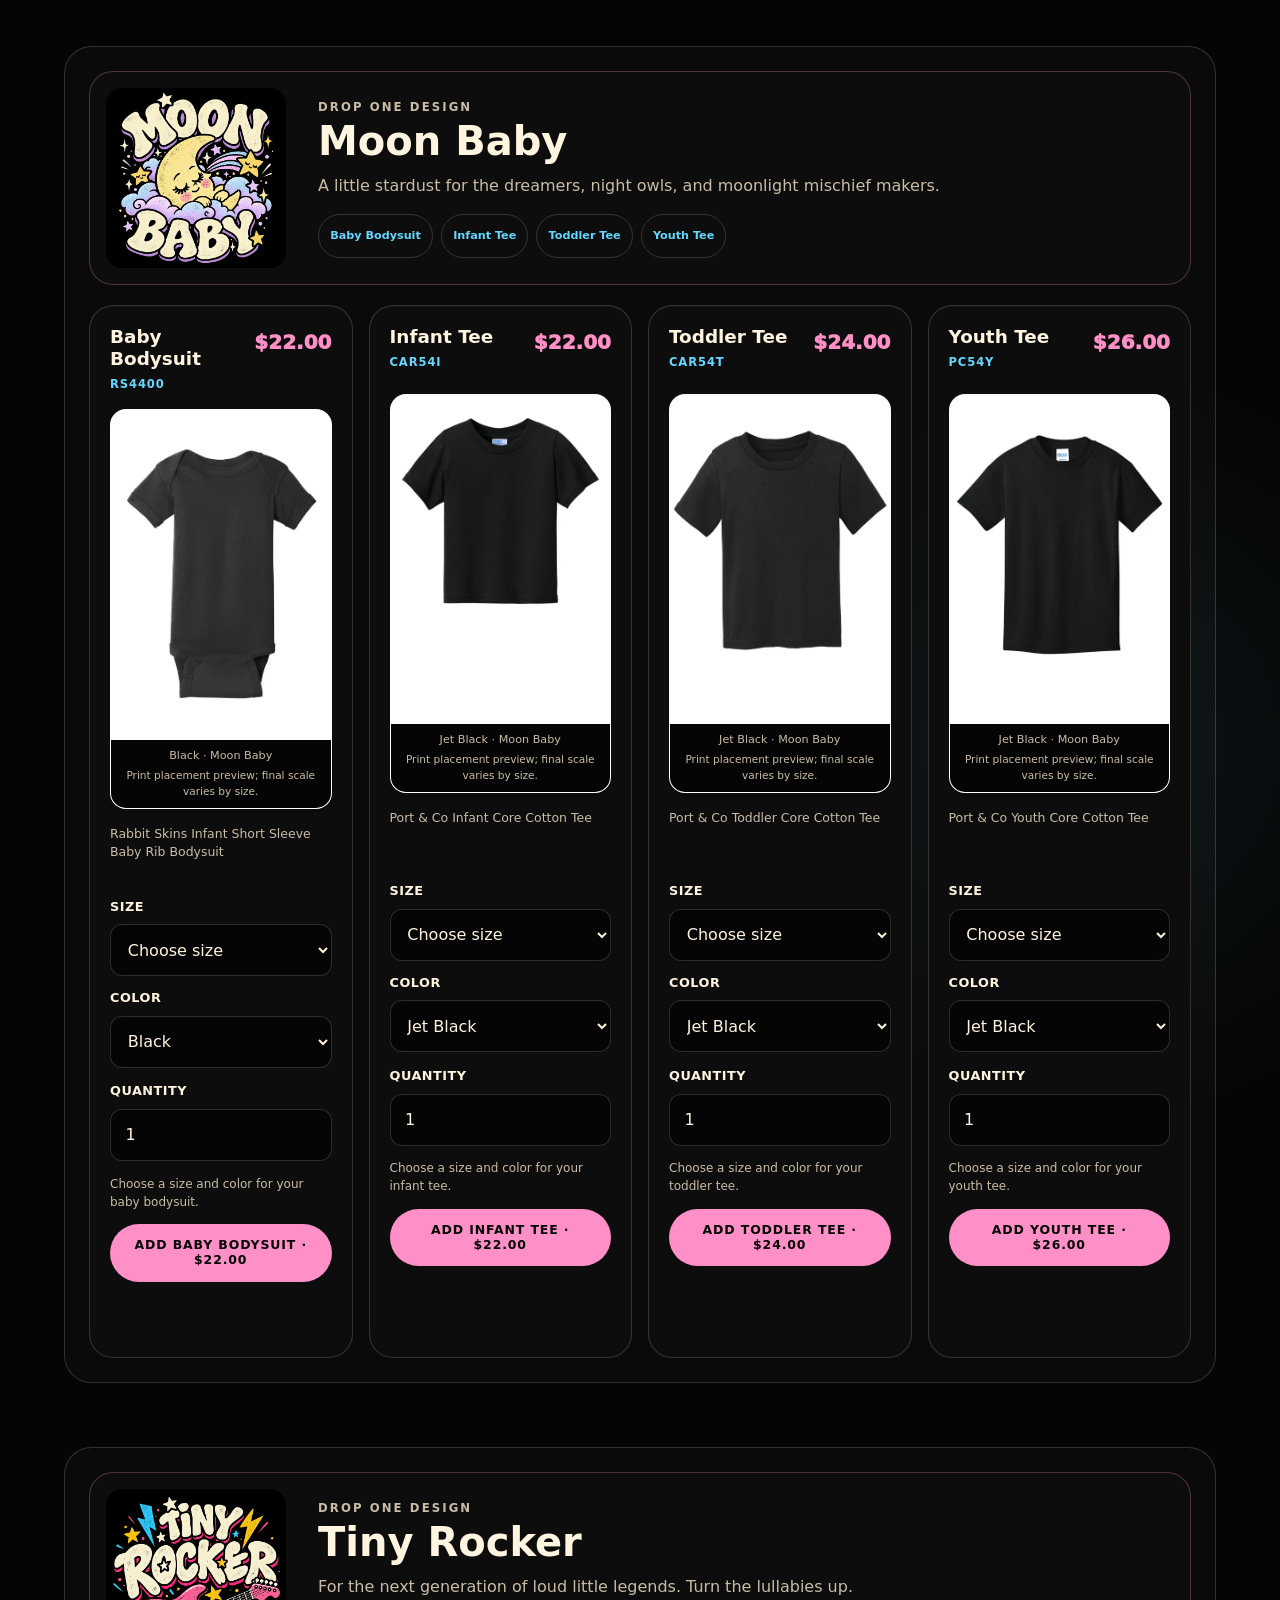
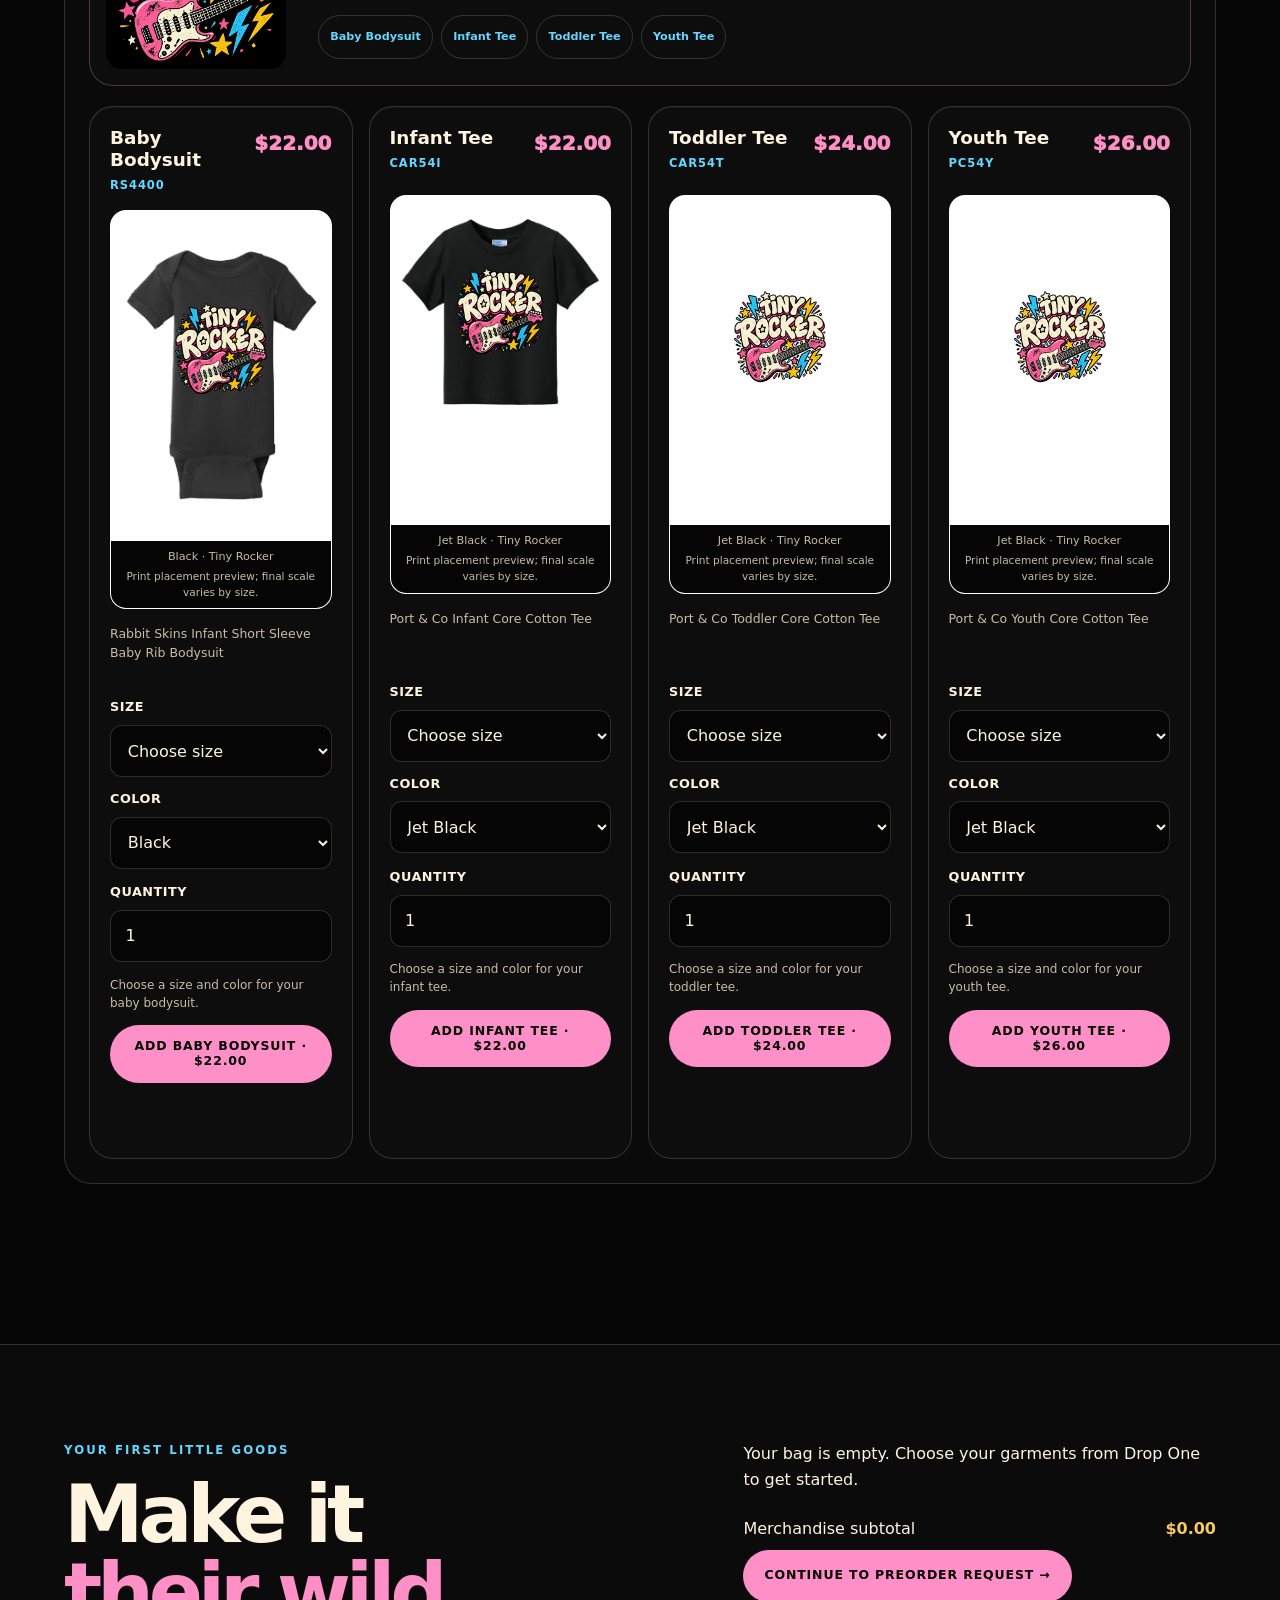
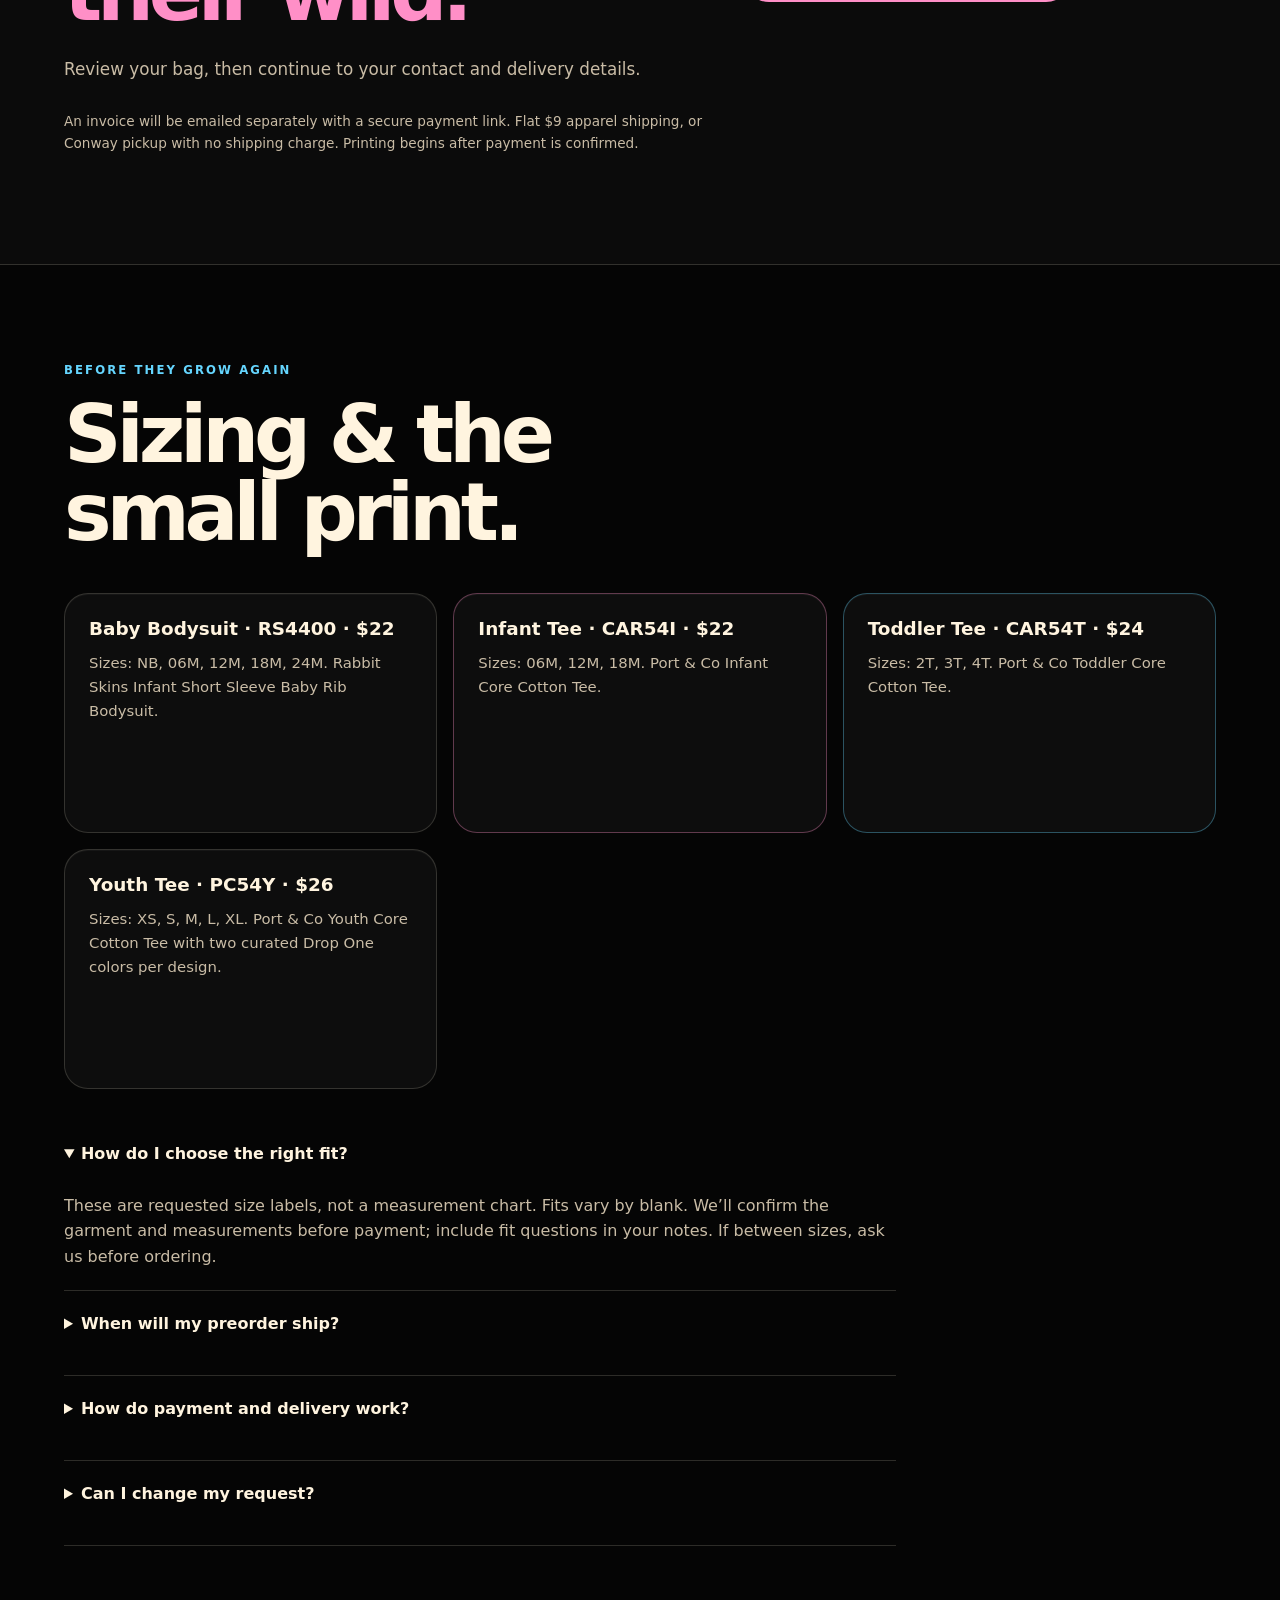
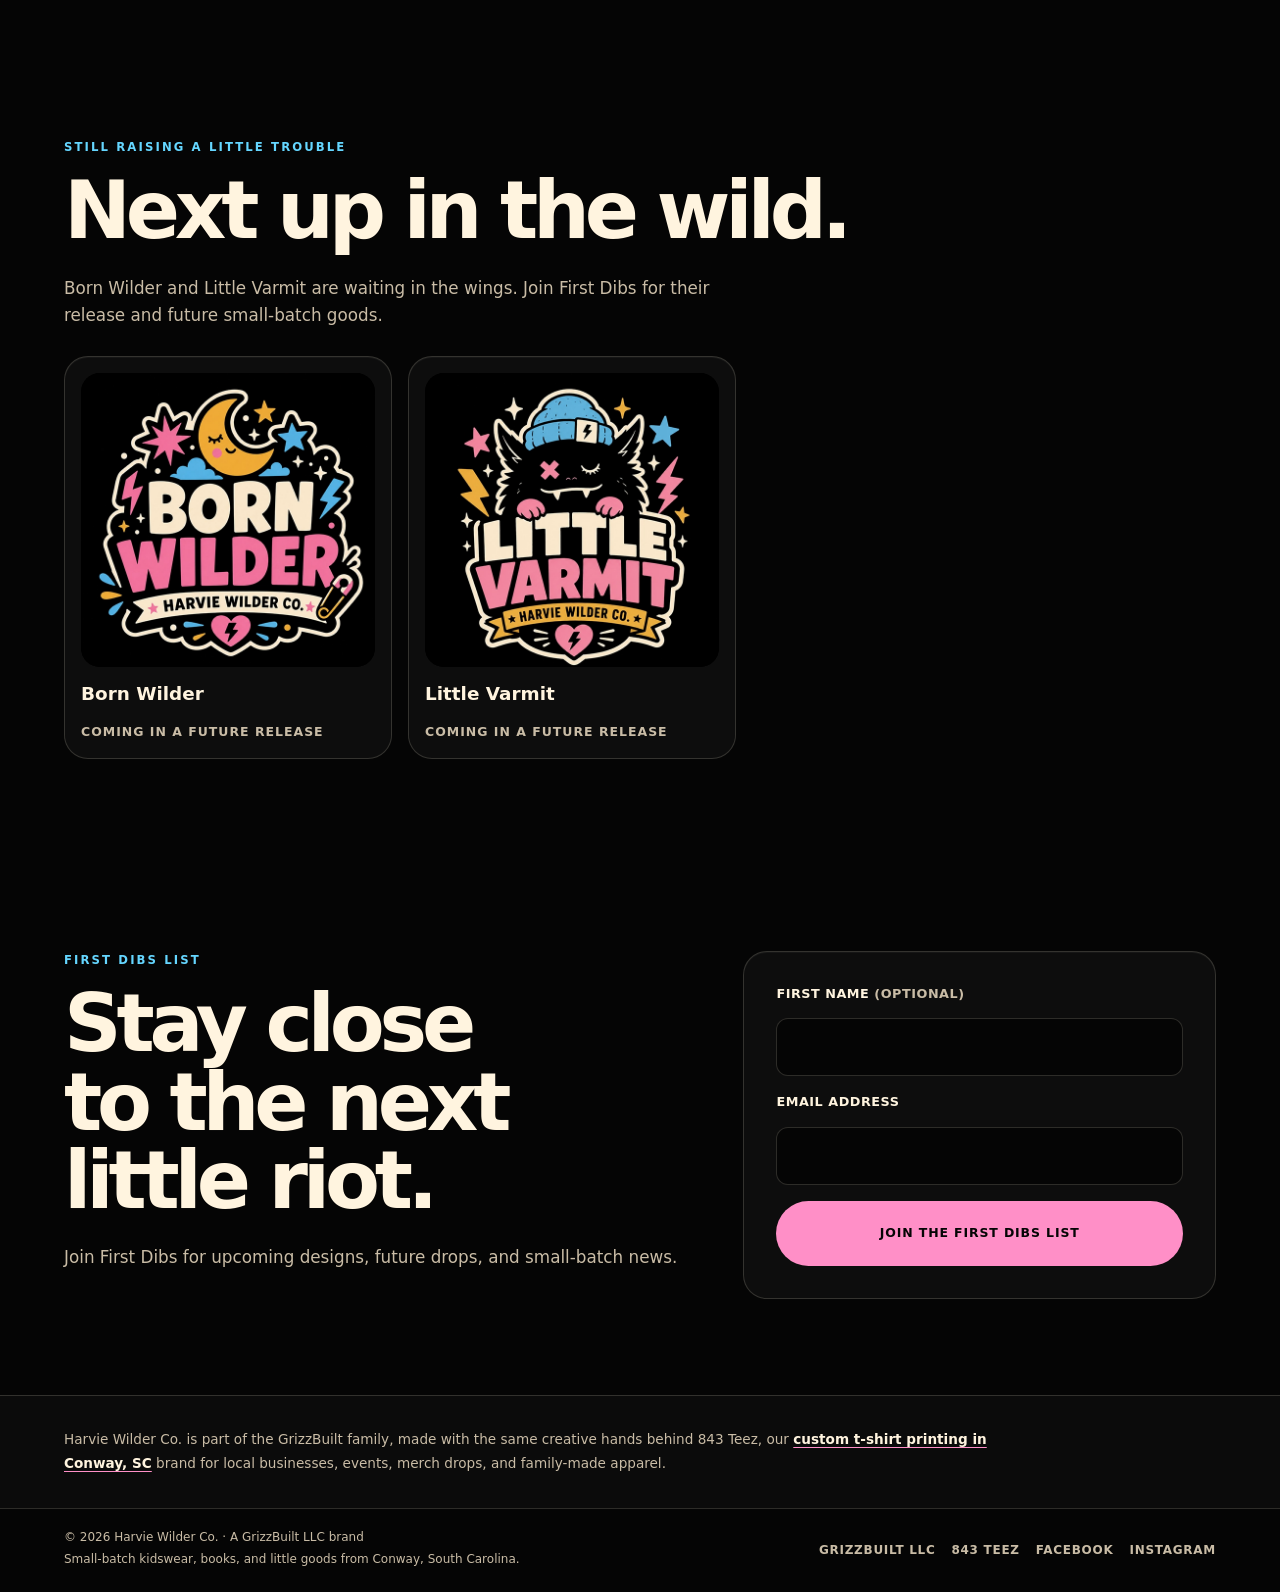
==== commit 67a79cb1: "Separate preorder details page and clarify emailed invoice confirmation" ====
--- a/index.html
+++ b/index.html
@@ -6,7 +6,7 @@
     <title>Harvie Wilder Co. | Small-Batch Kidswear for Wild Little Souls</title>
     <meta name="description" content="Harvie Wilder Co. is a small-batch kidswear brand from GrizzBuilt LLC, making baby bodysuits, toddler tees, youth shirts, parent-matching pieces, stickers, books, and little goods for wild little souls.">
     <link rel="canonical" href="https://harviewilderco.com/">
-    <link rel="stylesheet" href="styles.css">
+    <link rel="stylesheet" href="/styles.css?v=invoice-address-1">
     <link rel="icon" href="/favicon.ico" sizes="any">
     <link rel="icon" href="/icon.svg" type="image/svg+xml">
     <link rel="apple-touch-icon" href="/apple-touch-icon.png">
@@ -23,14 +23,14 @@
   </head>
   <body>
     <a class="skip-link" href="#main-content">Skip to content</a>
-    <header class="site-header"><div class="container header-inner"><a class="logo" href="/" aria-label="Harvie Wilder Co. home">Harvie Wilder Co.</a><nav aria-label="Main navigation"><a href="#the-brand">The Brand</a><a href="#books">Books</a><a href="#drop-one">Drop One</a><a href="#preorder">Your Preorder <span id="bag-count">(0)</span></a><a href="#first-dibs">First Dibs</a></nav></div></header>
+    <header class="site-header"><div class="container header-inner"><a class="logo" href="/" aria-label="Harvie Wilder Co. home">Harvie Wilder Co.</a><nav aria-label="Main navigation"><a href="#the-brand">The Brand</a><a href="#books">Books</a><a href="#drop-one">Drop One</a><a href="/preorder.html">Your Preorder <span id="bag-count">(0)</span></a><a href="#first-dibs">First Dibs</a></nav></div></header>
     <main id="main-content">
       <section class="hero section"><div class="container hero-inner"><div class="hero-copy"><p class="eyebrow">Small-batch · Conway, South Carolina</p><h1>Harvie Wilder <span>Co.</span></h1><p class="hero-tagline">Small-batch kidswear for wild little souls, snack goblins, moon babies, tiny rockers, and the parents raising them.</p><p class="hero-support">Born Wilder: Drop One · Preorder requests are open.</p><div class="button-row"><a class="button button-primary" href="#drop-one">Shop Drop One</a><a class="button button-secondary" href="#books">Meet the Tiny Punk Princess</a></div></div><img class="hero-logo" src="/assets/harvie-wilder-logo-700.webp" srcset="/assets/harvie-wilder-logo-700.webp 700w, /assets/harvie-wilder-logo-1200.webp 1200w" sizes="(max-width: 700px) 88vw, 520px" alt="Harvie Wilder Co. logo, a GrizzBuilt LLC brand" width="1200" height="1399" loading="eager" fetchpriority="high" decoding="async"></div></section>
       <section class="section story-section" id="the-brand"><div class="container split-layout"><div><p class="section-kicker">The Brand</p><h2>Soft, loud, magical, gritty little goods.</h2></div><div><p class="lead">Harvie Wilder Co. is a small-batch kids clothing brand from GrizzBuilt LLC. We’re making baby bodysuits, toddler tees, youth shirts, parent-matching pieces, stickers, books, and little goods for kids with big personalities.</p><ul class="pillar-list"><li><span aria-hidden="true">✦</span> Made for wild little souls</li><li><span aria-hidden="true">☾</span> Built for messes, music &amp; moonlight</li><li><span aria-hidden="true">ϟ</span> Small-batch goods from a GrizzBuilt LLC brand</li></ul></div></div></section>
       <section class="section books-section" id="books"><div class="container book-layout"><div class="book-copy"><p class="section-kicker">Now Published</p><h2>Harvie Wilder: <span>Tiny Punk Princess</span></h2><p class="book-subtitle">The Bedtime Riot</p><p class="lead">Meet Harvie Wilder, a tiny punk princess with big energy and absolutely no intention of going quietly to bed. The first Harvie Wilder story is now available in print through Lulu.</p><p class="book-series-note">Book One of the Tiny Punk Princess series.</p><div class="book-actions"><button class="button button-primary" type="button" id="peek-inside">Peek Inside</button></div></div><div class="book-buy-card" aria-label="Buy Harvie Wilder: Tiny Punk Princess — The Bedtime Riot"><lulu-buy-button buy-button-id="1864e697-645f-49e1-90ef-84f9c63bfdae" variant="product-preview"></lulu-buy-button></div></div></section>
       <section class="section drop-section" id="drop-one"><div class="container"><div class="drop-card"><div><p class="section-kicker">Small-batch kidswear · Preorder requests open</p><h2>Born Wilder: <span>Drop One</span></h2><p class="lead">Four designs. Big little personalities. Our first kidswear drop from Conway, South Carolina — for wild hearts, snack-fueled adventures, moonlight magic, and living-room rock shows.</p><a class="button button-primary" href="#drop-preview">Find their wild</a></div><p class="sticker-badge">Little goods.<br>Big energy.<br>Drop 01</p></div><div class="launch-facts"><p><strong>$22</strong> Baby Bodysuit</p><p><strong>$24</strong> Toddler Tee</p><p><strong>$26</strong> Youth Tee</p></div></div></section>
       <section class="section drop-preview-section" id="drop-preview"><div class="container"><p class="section-kicker">The first four</p><h2>Pick their personality.</h2><p class="lead">Choose a design, then make it theirs. These images show the artwork; garment colors and print placement are confirmed with your preorder.</p><p class="shop-note">Black and Natural / Cream are requested color options, subject to blank availability. No payment is taken on this page.</p><div class="shop-grid"><article class="drop-preview-card shop-card" data-design="Wild Little Soul"><img class="drop-preview-art" src="/assets/drop-one/wild-little-soul.webp" alt="Wild Little Soul design artwork" width="600" height="600" loading="lazy" decoding="async"><div class="shop-card-heading"><h3>Wild Little Soul</h3><span class="product-price">From $22</span></div><p class="product-description">For the barefoot explorers and beautifully untamed little hearts.</p><form class="product-options"><div class="form-field"><label for="wild-little-soul-garment">Garment</label><select id="wild-little-soul-garment" class="garment" required><option value="baby">Baby Bodysuit — $22</option><option value="toddler">Toddler Tee — $24</option><option value="youth">Youth Tee — $26</option></select></div><div class="option-pair"><div class="form-field"><label for="wild-little-soul-size">Size</label><select id="wild-little-soul-size" class="size" required><option value="">Choose size</option><option>Newborn</option><option>0–3M</option><option>3–6M</option><option>6–12M</option><option>12–18M</option><option>18–24M</option></select></div><div class="form-field"><label for="wild-little-soul-color">Color</label><select id="wild-little-soul-color" class="color" required><option value="">Choose color</option><option>Black</option><option>Natural / Cream</option></select></div></div><div class="form-field"><label for="wild-little-soul-quantity">Quantity</label><input id="wild-little-soul-quantity" class="quantity" type="number" min="1" max="20" step="1" value="1" required></div><button class="button button-primary" type="submit">Add to preorder · $22</button><a class="size-link" href="#size-guide">Sizing &amp; fit notes</a><p class="card-feedback" aria-live="polite"></p></form></article><article class="drop-preview-card shop-card" data-design="Snack Goblin"><img class="drop-preview-art" src="/assets/drop-one/snack-goblin.webp" alt="Snack Goblin design artwork" width="600" height="600" loading="lazy" decoding="async"><div class="shop-card-heading"><h3>Snack Goblin</h3><span class="product-price">From $22</span></div><p class="product-description">Big snack energy. Tiny crumbs everywhere. You know the one.</p><form class="product-options"><div class="form-field"><label for="snack-goblin-garment">Garment</label><select id="snack-goblin-garment" class="garment" required><option value="baby">Baby Bodysuit — $22</option><option value="toddler">Toddler Tee — $24</option><option value="youth">Youth Tee — $26</option></select></div><div class="option-pair"><div class="form-field"><label for="snack-goblin-size">Size</label><select id="snack-goblin-size" class="size" required><option value="">Choose size</option><option>Newborn</option><option>0–3M</option><option>3–6M</option><option>6–12M</option><option>12–18M</option><option>18–24M</option></select></div><div class="form-field"><label for="snack-goblin-color">Color</label><select id="snack-goblin-color" class="color" required><option value="">Choose color</option><option>Black</option><option>Natural / Cream</option></select></div></div><div class="form-field"><label for="snack-goblin-quantity">Quantity</label><input id="snack-goblin-quantity" class="quantity" type="number" min="1" max="20" step="1" value="1" required></div><button class="button button-primary" type="submit">Add to preorder · $22</button><a class="size-link" href="#size-guide">Sizing &amp; fit notes</a><p class="card-feedback" aria-live="polite"></p></form></article><article class="drop-preview-card shop-card" data-design="Moon Baby"><img class="drop-preview-art" src="/assets/drop-one/moon-baby.webp" alt="Moon Baby design artwork" width="600" height="600" loading="lazy" decoding="async"><div class="shop-card-heading"><h3>Moon Baby</h3><span class="product-price">From $22</span></div><p class="product-description">A little stardust for the dreamers, night owls, and moonlight mischief makers.</p><form class="product-options"><div class="form-field"><label for="moon-baby-garment">Garment</label><select id="moon-baby-garment" class="garment" required><option value="baby">Baby Bodysuit — $22</option><option value="toddler">Toddler Tee — $24</option><option value="youth">Youth Tee — $26</option></select></div><div class="option-pair"><div class="form-field"><label for="moon-baby-size">Size</label><select id="moon-baby-size" class="size" required><option value="">Choose size</option><option>Newborn</option><option>0–3M</option><option>3–6M</option><option>6–12M</option><option>12–18M</option><option>18–24M</option></select></div><div class="form-field"><label for="moon-baby-color">Color</label><select id="moon-baby-color" class="color" required><option value="">Choose color</option><option>Black</option><option>Natural / Cream</option></select></div></div><div class="form-field"><label for="moon-baby-quantity">Quantity</label><input id="moon-baby-quantity" class="quantity" type="number" min="1" max="20" step="1" value="1" required></div><button class="button button-primary" type="submit">Add to preorder · $22</button><a class="size-link" href="#size-guide">Sizing &amp; fit notes</a><p class="card-feedback" aria-live="polite"></p></form></article><article class="drop-preview-card shop-card" data-design="Tiny Rocker"><img class="drop-preview-art" src="/assets/drop-one/tiny-rocker.webp" alt="Tiny Rocker design artwork" width="600" height="600" loading="lazy" decoding="async"><div class="shop-card-heading"><h3>Tiny Rocker</h3><span class="product-price">From $22</span></div><p class="product-description">For the next generation of loud little legends. Turn the lullabies up.</p><form class="product-options"><div class="form-field"><label for="tiny-rocker-garment">Garment</label><select id="tiny-rocker-garment" class="garment" required><option value="baby">Baby Bodysuit — $22</option><option value="toddler">Toddler Tee — $24</option><option value="youth">Youth Tee — $26</option></select></div><div class="option-pair"><div class="form-field"><label for="tiny-rocker-size">Size</label><select id="tiny-rocker-size" class="size" required><option value="">Choose size</option><option>Newborn</option><option>0–3M</option><option>3–6M</option><option>6–12M</option><option>12–18M</option><option>18–24M</option></select></div><div class="form-field"><label for="tiny-rocker-color">Color</label><select id="tiny-rocker-color" class="color" required><option value="">Choose color</option><option>Black</option><option>Natural / Cream</option></select></div></div><div class="form-field"><label for="tiny-rocker-quantity">Quantity</label><input id="tiny-rocker-quantity" class="quantity" type="number" min="1" max="20" step="1" value="1" required></div><button class="button button-primary" type="submit">Add to preorder · $22</button><a class="size-link" href="#size-guide">Sizing &amp; fit notes</a><p class="card-feedback" aria-live="polite"></p></form></article></div><noscript><p>To build a preorder, enable JavaScript. You can also contact us through <a href="https://www.facebook.com/harviewilderco">Facebook</a> with your design, garment, size, and color.</p></noscript></div></section>
-      <section class="section preorder-section" id="preorder"><div class="container signup-layout"><div><p class="section-kicker">Your first little goods</p><h2>Make it <span>their wild.</span></h2><p class="lead">Send your preorder request. We’ll confirm blank availability, final sizing, and production timing by email before sending a payment invoice.</p><ol class="preorder-steps"><li>Pick your designs and garment options.</li><li>Send your request — no payment today.</li><li>Review the final quote and pay your invoice to confirm your order.</li></ol><p class="shop-note">A request does not reserve stock or start production. Apparel ships separately from Lulu book orders. Apparel shipping is a flat $9 per order. Conway pickup has no shipping charge. Any applicable tax is confirmed before payment.</p></div><div class="preorder-panel"><div id="preorder-items" aria-live="polite"><p class="empty-bag">Your preorder is waiting for a little personality. Add a design above to get started.</p></div><p class="subtotal">Merchandise subtotal <strong id="preorder-total">$0.00</strong></p><p class="subtotal">Shipping <strong id="shipping-total">Choose delivery</strong></p><p class="subtotal">Order total before tax <strong id="order-total">$0.00</strong></p><p class="shop-note">Flat $9 shipping per apparel order. Conway pickup has no shipping charge. Any applicable tax is confirmed on your invoice.</p><form id="preorder-form" class="signup-form" name="drop-one-preorder" method="POST" action="/preorder-thanks.html" data-netlify="true" netlify-honeypot="bot-field"><input type="hidden" name="form-name" value="drop-one-preorder"><p class="hidden-field"><label>Leave this empty<input name="bot-field" tabindex="-1" autocomplete="off"></label></p><input type="hidden" name="order-items" id="order-items"><input type="hidden" name="merchandise-subtotal" id="order-subtotal"><input type="hidden" name="shipping-charge" id="shipping-charge"><input type="hidden" name="order-total-before-tax" id="order-total-before-tax"><input type="hidden" name="collection" value="Born Wilder: Drop One"><div class="form-field"><label for="customer-name">Your name</label><input id="customer-name" name="customer-name" autocomplete="name" maxlength="120" required></div><div class="form-field"><label for="customer-email">Email</label><input id="customer-email" name="email" type="email" autocomplete="email" maxlength="254" required></div><div class="form-field"><label for="delivery">Delivery preference</label><select id="delivery" name="delivery" required><option value="">Choose delivery</option><option>Ship to me</option><option>Request Conway pickup</option></select></div><fieldset class="shipping-address" id="shipping-address" hidden disabled><legend>Shipping address · flat $9</legend><div class="form-field"><label for="shipping-street">Street address</label><input id="shipping-street" name="shipping-street" autocomplete="shipping address-line1" maxlength="200" required></div><div class="form-field"><label for="shipping-apt">Apartment, suite, etc. <span>(optional)</span></label><input id="shipping-apt" name="shipping-apt" autocomplete="shipping address-line2" maxlength="100"></div><div class="form-field"><label for="shipping-city">City</label><input id="shipping-city" name="shipping-city" autocomplete="shipping address-level2" maxlength="100" required></div><div class="form-field"><label for="shipping-state">State / province</label><input id="shipping-state" name="shipping-state" autocomplete="shipping address-level1" maxlength="100" required></div><div class="form-field"><label for="postal-code">ZIP / postal code</label><input id="postal-code" name="postal-code" autocomplete="shipping postal-code" maxlength="20" required></div><div class="form-field"><label for="shipping-country">Country</label><input id="shipping-country" name="shipping-country" autocomplete="shipping country-name" value="United States" maxlength="100" required></div></fieldset><div class="form-field"><label for="order-notes">Notes <span>(optional)</span></label><textarea id="order-notes" name="notes" rows="3" maxlength="1500" placeholder="Sizing questions, gift notes, or anything we should know"></textarea></div><label class="consent"><input type="checkbox" name="preorder-acknowledgment" value="I understand this is a request; price, availability and ship date require confirmation before payment." required><span>I understand this is a preorder request. Availability, shipping, and timing will be confirmed before I pay.</span></label><button class="button button-primary" id="send-preorder" type="submit" disabled>Send preorder request</button><p id="preorder-status" role="status"></p></form></div></div></section>
+      <section class="section preorder-section" id="preorder"><div class="container signup-layout"><div><p class="section-kicker">Your first little goods</p><h2>Make it <span>their wild.</span></h2><p class="lead">Review your bag, then continue to your contact and delivery details.</p><p class="shop-note">An invoice will be emailed separately with a secure payment link. Flat $9 apparel shipping, or Conway pickup with no shipping charge. Printing begins after payment is confirmed.</p></div><div class="preorder-panel"><div id="preorder-items" aria-live="polite"></div><p class="subtotal">Merchandise subtotal <strong id="preorder-total">$0.00</strong></p><a class="button button-primary" href="/preorder.html">Continue to preorder request →</a></div></div></section>
       <section class="section" id="size-guide"><div class="container"><p class="section-kicker">Before they grow again</p><h2>Sizing &amp; the small print.</h2><div class="product-grid"><article class="product-card"><h3>Baby Bodysuit · $22</h3><p>Requested sizes: Newborn, 0–3M, 3–6M, 6–12M, 12–18M, and 18–24M. A little first-layer personality.</p></article><article class="product-card"><h3>Toddler Tee · $24</h3><p>Requested sizes: 2T, 3T, 4T, and 5T. Built for big little adventures.</p></article><article class="product-card"><h3>Youth Tee · $26</h3><p>Requested sizes: Youth XS, S, M, L, and XL. Same attitude, a little more room to grow.</p></article></div><div class="drop-faq"><details open><summary>How do I choose the right fit?</summary><p>These are requested size labels, not a measurement chart. Fits vary by blank. We’ll confirm the garment and measurements before payment; include fit questions in your notes. If between sizes, ask us before ordering.</p></details><details><summary>When will my preorder ship?</summary><p>This first drop is produced in small batches. Your production estimate and shipping window will be supplied with your quote before payment. No fixed ship date is promised at request stage. We’ll email you if timing changes.</p></details><details><summary>How do payment and delivery work?</summary><p>We review your request and email a final quote with available garments, flat $9 apparel shipping or Conway pickup with no shipping charge, and any applicable tax. Your order is confirmed only after you approve and pay the invoice. Lulu handles book purchases separately.</p></details><details><summary>Can I change my request?</summary><p>Reply to your confirmation email to discuss changes before payment. Any cancellation or return terms will be provided before payment so you can review them before your order is confirmed.</p></details></div></div></section>
       <section class="section" id="whats-coming"><div class="container"><p class="section-kicker">Still raising a little trouble</p><h2>Next up in the wild.</h2><p class="lead">Born Wilder and Little Varmit are waiting in the wings. Join First Dibs for their release and future small-batch goods.</p><div class="upcoming-grid"><article class="drop-preview-card"><img class="drop-preview-art" src="/assets/drop-one/born-wilder.webp" alt="Upcoming Born Wilder artwork" width="600" height="600" loading="lazy"><h3>Born Wilder</h3><p>Coming in a future release</p></article><article class="drop-preview-card"><img class="drop-preview-art" src="/assets/drop-one/little-varmit.webp" alt="Upcoming Little Varmit artwork" width="600" height="600" loading="lazy"><h3>Little Varmit</h3><p>Coming in a future release</p></article></div></div></section>
       <section class="section signup-section" id="first-dibs"><div class="container signup-layout"><div><p class="section-kicker">First Dibs List</p><h2>Stay close to the next little riot.</h2><p class="lead">Join First Dibs for upcoming designs, future drops, and small-batch news.</p></div><form class="signup-form" name="first-dibs" method="POST" action="/thanks.html" data-netlify="true" netlify-honeypot="bot-field"><input type="hidden" name="form-name" value="first-dibs"><p class="hidden-field"><label>Don’t fill this out if you’re human:<input name="bot-field"></label></p><div class="form-field"><label for="first-name">First name <span>(optional)</span></label><input id="first-name" name="first-name" type="text" autocomplete="given-name"></div><div class="form-field"><label for="email">Email address</label><input id="email" name="email" type="email" autocomplete="email" required></div><button class="button button-primary" type="submit">Join the First Dibs List</button></form></div></section>
@@ -39,6 +39,6 @@
     <aside class="sister-brand"><div class="container"><p>Harvie Wilder Co. is part of the GrizzBuilt family, made with the same creative hands behind 843 Teez, our <a href="https://843teez.com/">custom t-shirt printing in Conway, SC</a> brand for local businesses, events, merch drops, and family-made apparel.</p></div></aside>
     <footer class="site-footer"><div class="container footer-inner"><div><p>© 2026 Harvie Wilder Co. · A GrizzBuilt LLC brand</p><p>Small-batch kidswear, books, and little goods from Conway, South Carolina.</p></div><nav class="footer-links" aria-label="Harvie Wilder Co. footer links"><a href="https://grizzbuilt.com" target="_blank" rel="noopener noreferrer">GrizzBuilt LLC</a><a href="https://843teez.com" target="_blank" rel="noopener noreferrer">843 Teez</a><a href="https://www.facebook.com/harviewilderco" target="_blank" rel="noopener noreferrer">Facebook</a><a href="https://www.instagram.com/harviewilderco" target="_blank" rel="noopener noreferrer">Instagram</a></nav></div></footer>
     <script>const preview=document.getElementById('book-preview');const openPreview=document.getElementById('peek-inside');const closePreview=document.querySelector('.preview-close');const donePreview=document.querySelector('.preview-done');openPreview.addEventListener('click',()=>preview.showModal());closePreview.addEventListener('click',()=>preview.close());donePreview.addEventListener('click',()=>preview.close());preview.addEventListener('click',e=>{if(e.target===preview)preview.close();});</script>
-    <script src="/drop-one.js" defer></script>
+    <script src="/drop-one.js?v=invoice-address-1" defer></script>
   </body>
 </html>
--- a/styles.css
+++ b/styles.css
@@ -774,3 +774,8 @@
 .shipping-address {display:grid;gap:1rem;min-width:0;margin:0;padding:1rem;border:1px solid var(--line);border-radius:.75rem;}
 .shipping-address[hidden] {display:none;}
 .shipping-address legend {padding-inline:.4rem;color:var(--gold);font-weight:800;font-size:.9rem;}
+
+.checkout-back {padding-top:2rem;}
+.invoice-next {text-align:left;margin-bottom:2rem;}
+.invoice-next h2 {font-size:1.5rem;margin-bottom:1rem;}
+.invoice-next ul {padding-left:1.25rem;display:grid;gap:1rem;color:var(--taupe);}
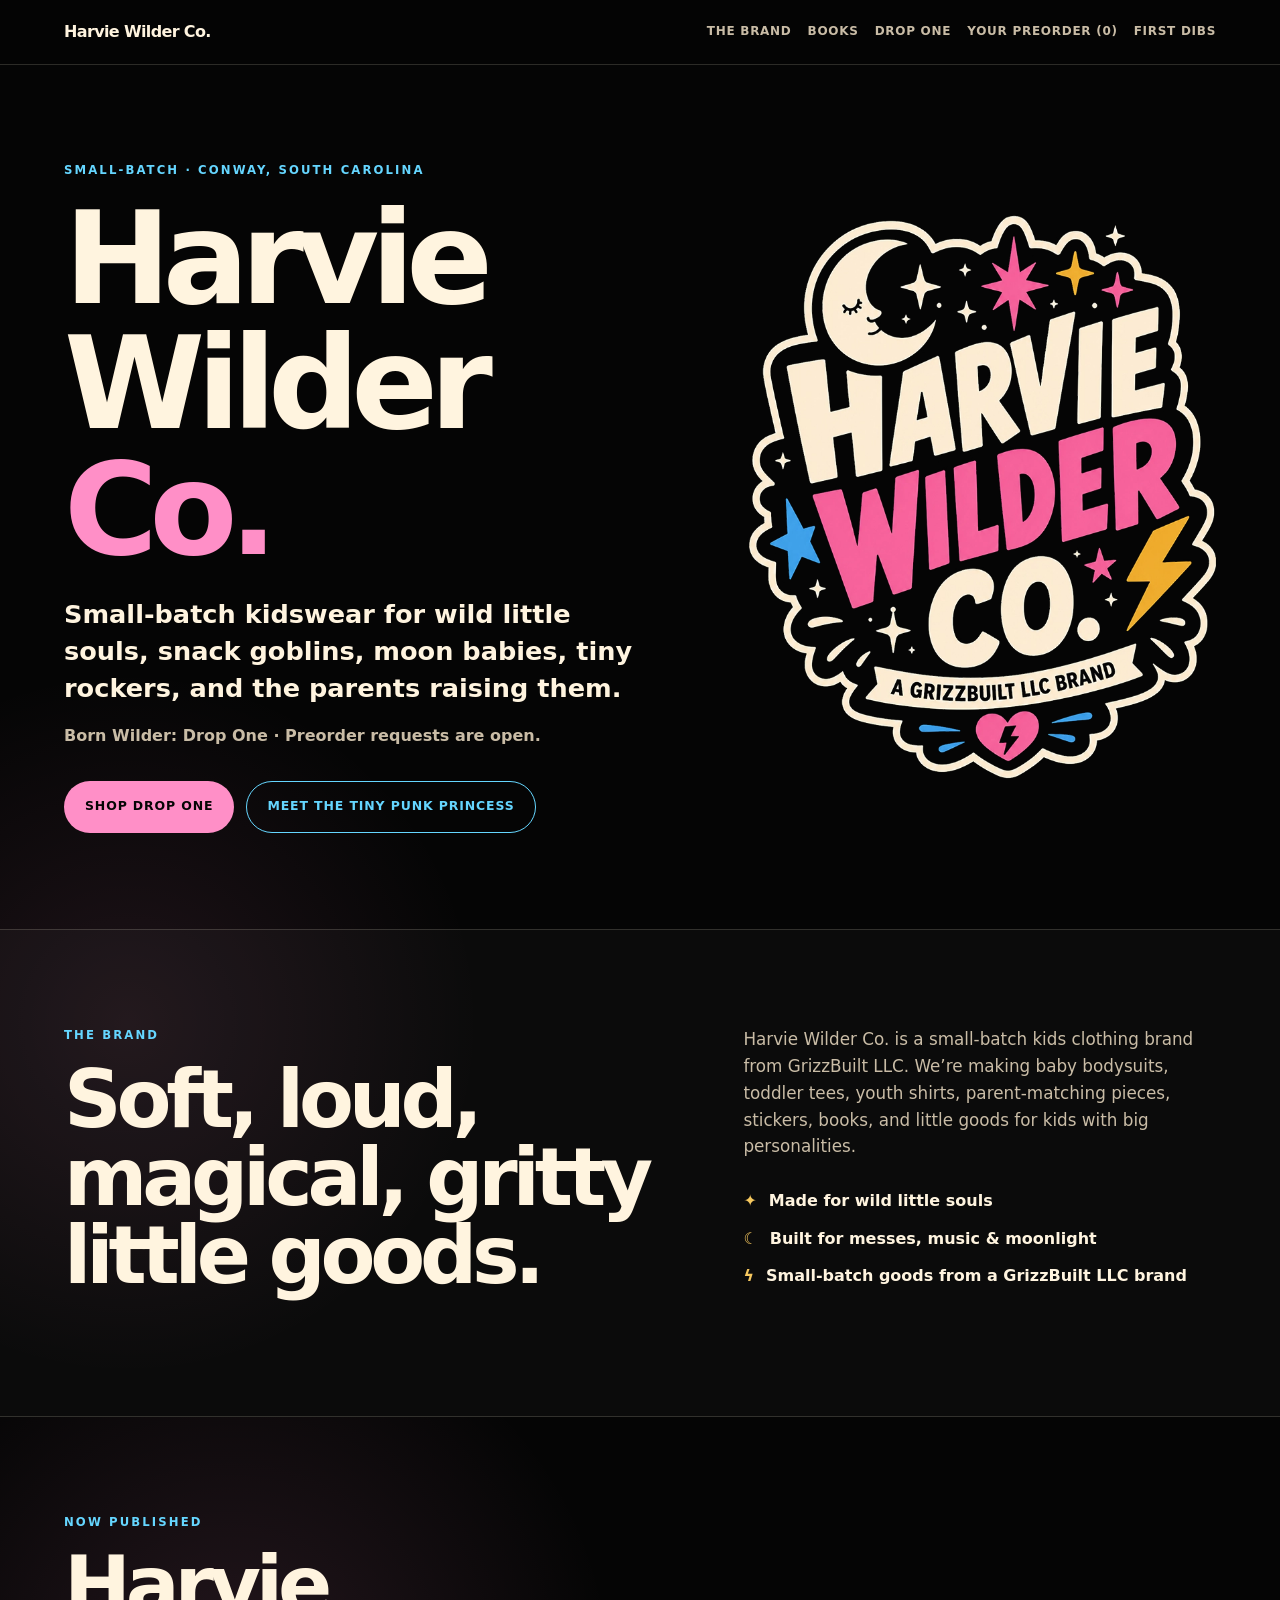
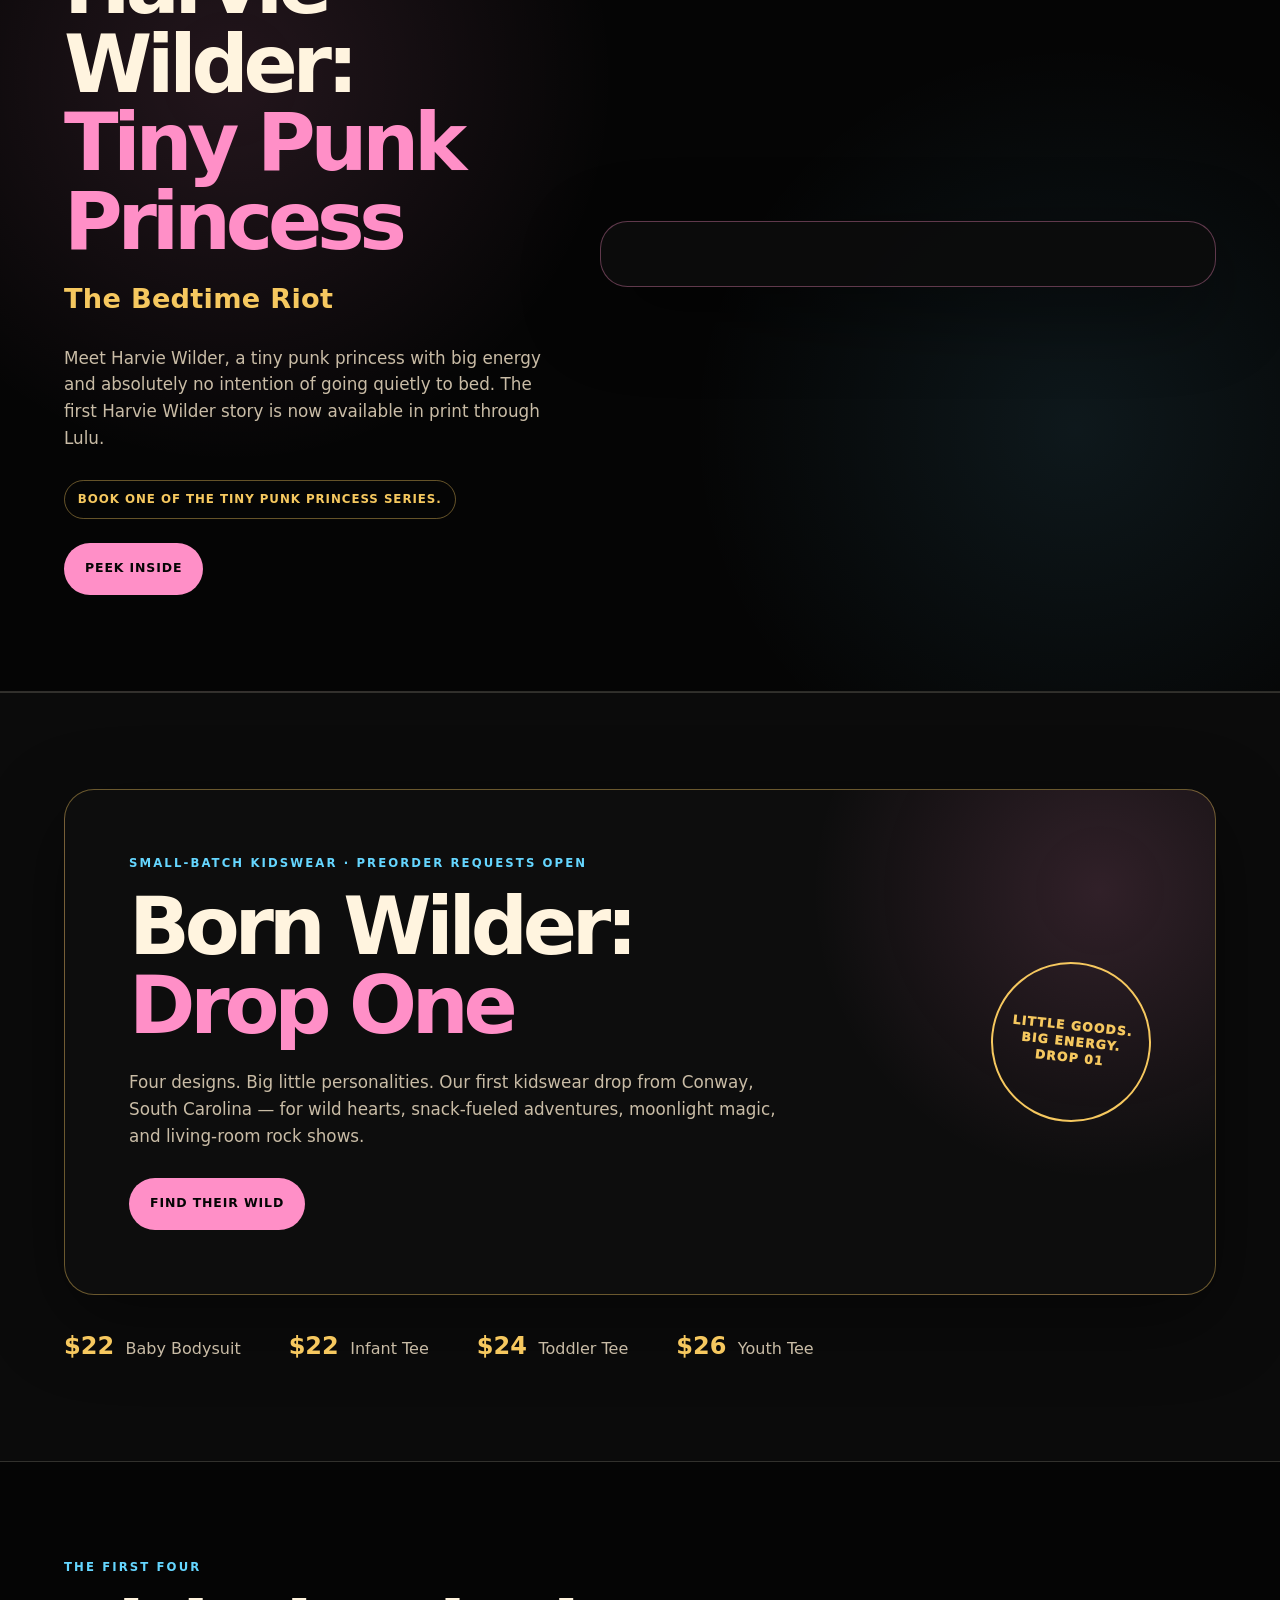
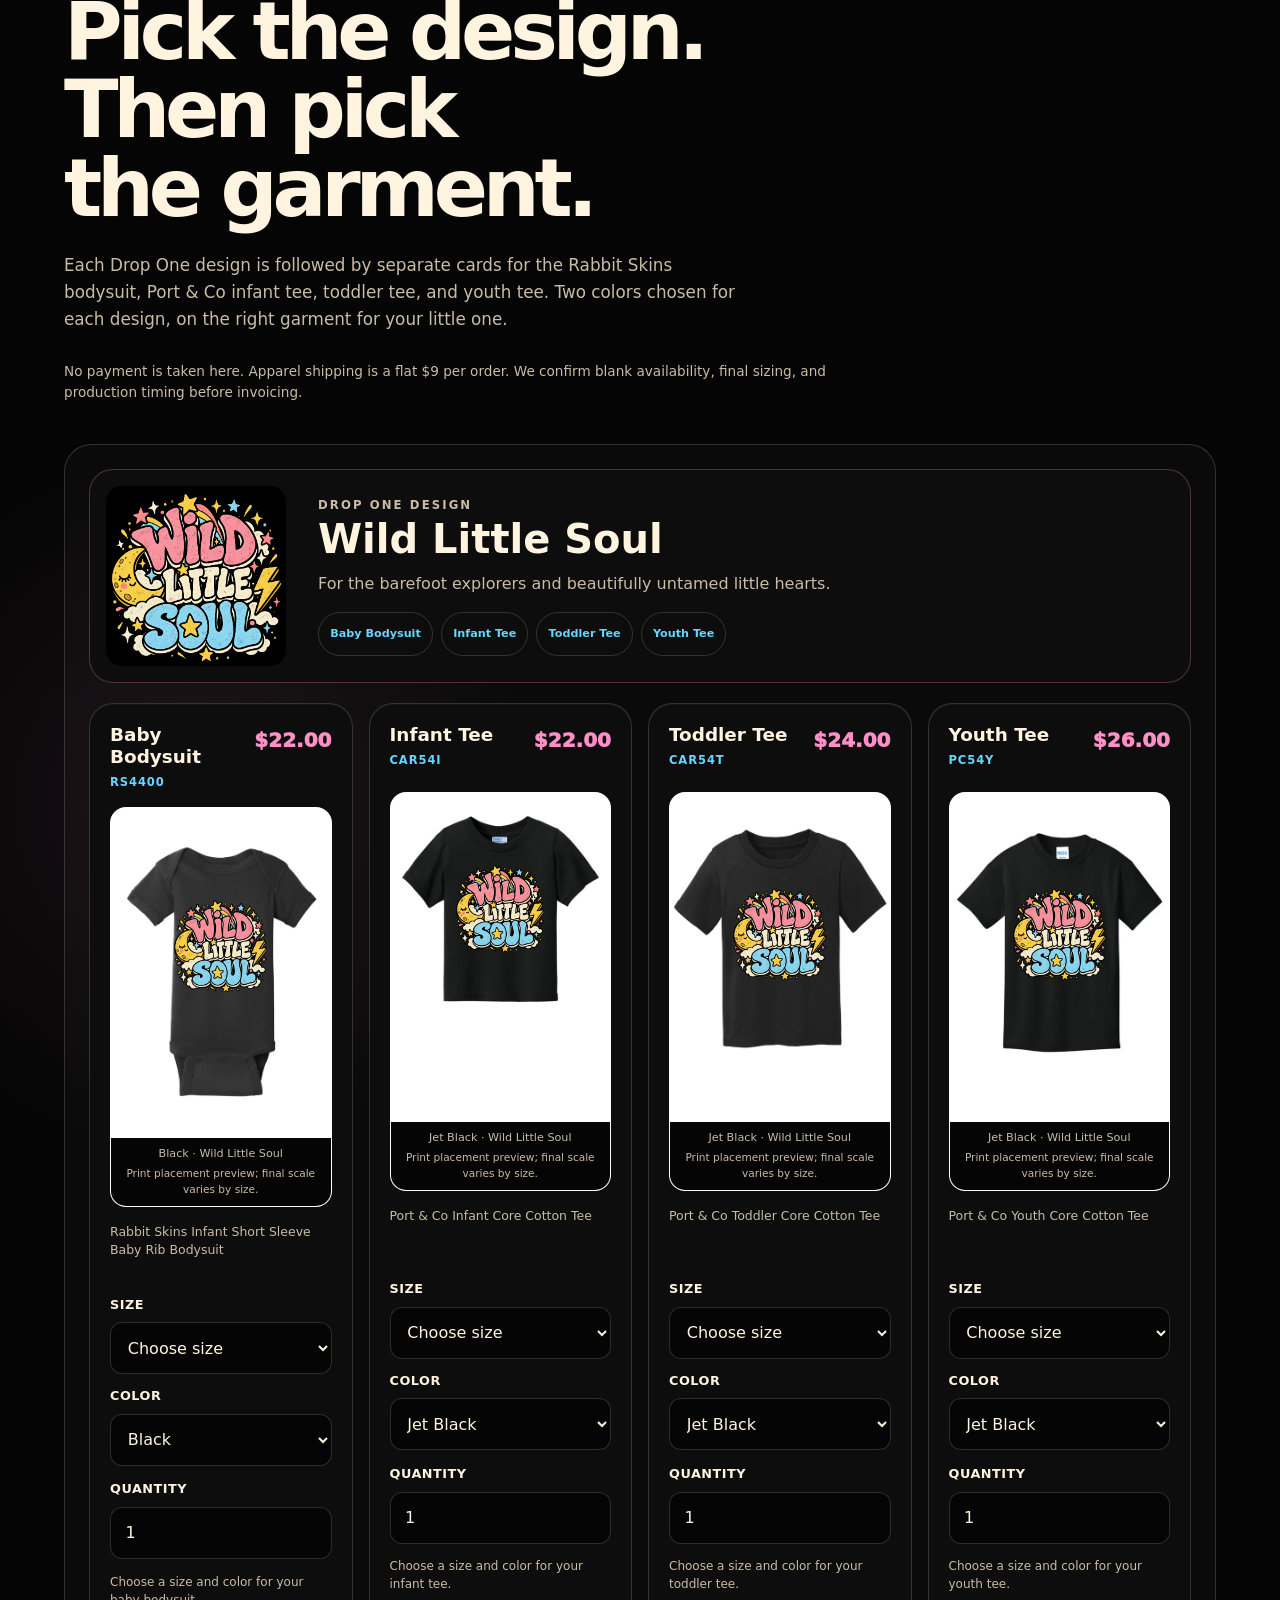
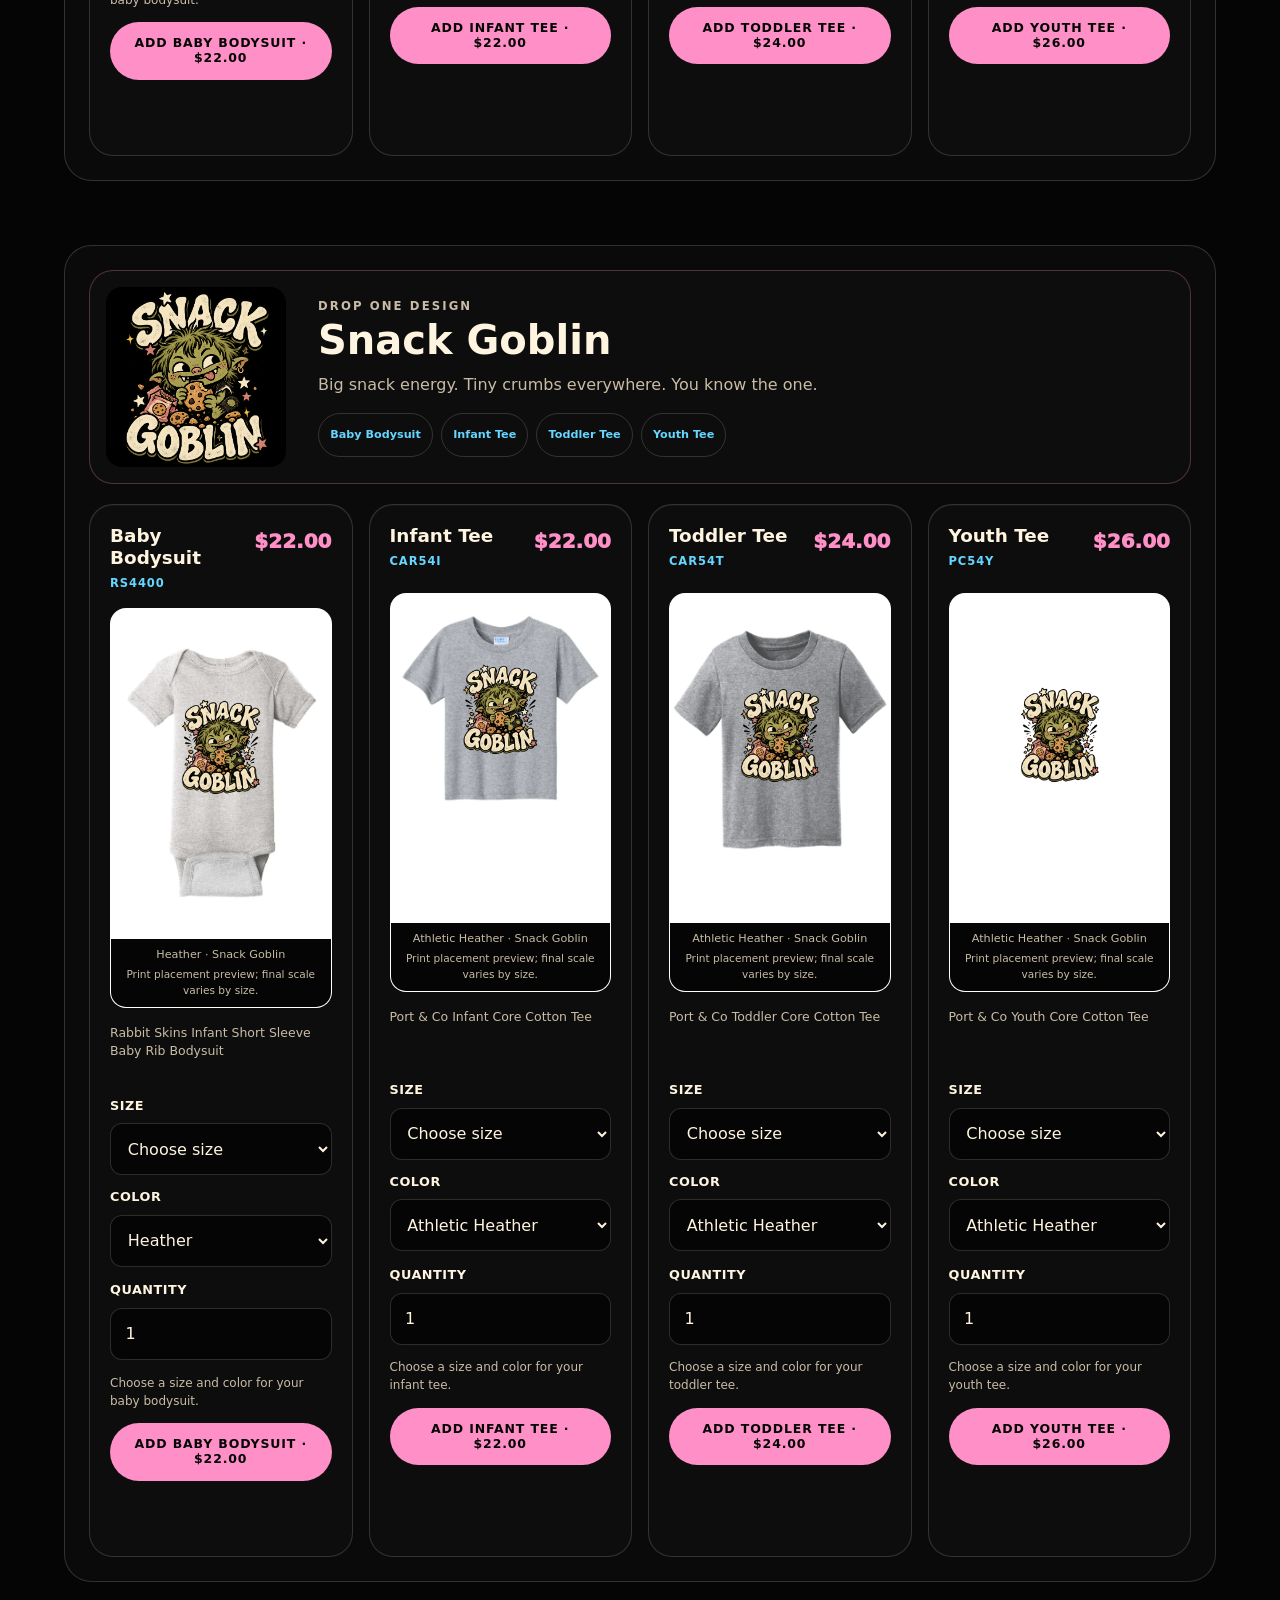
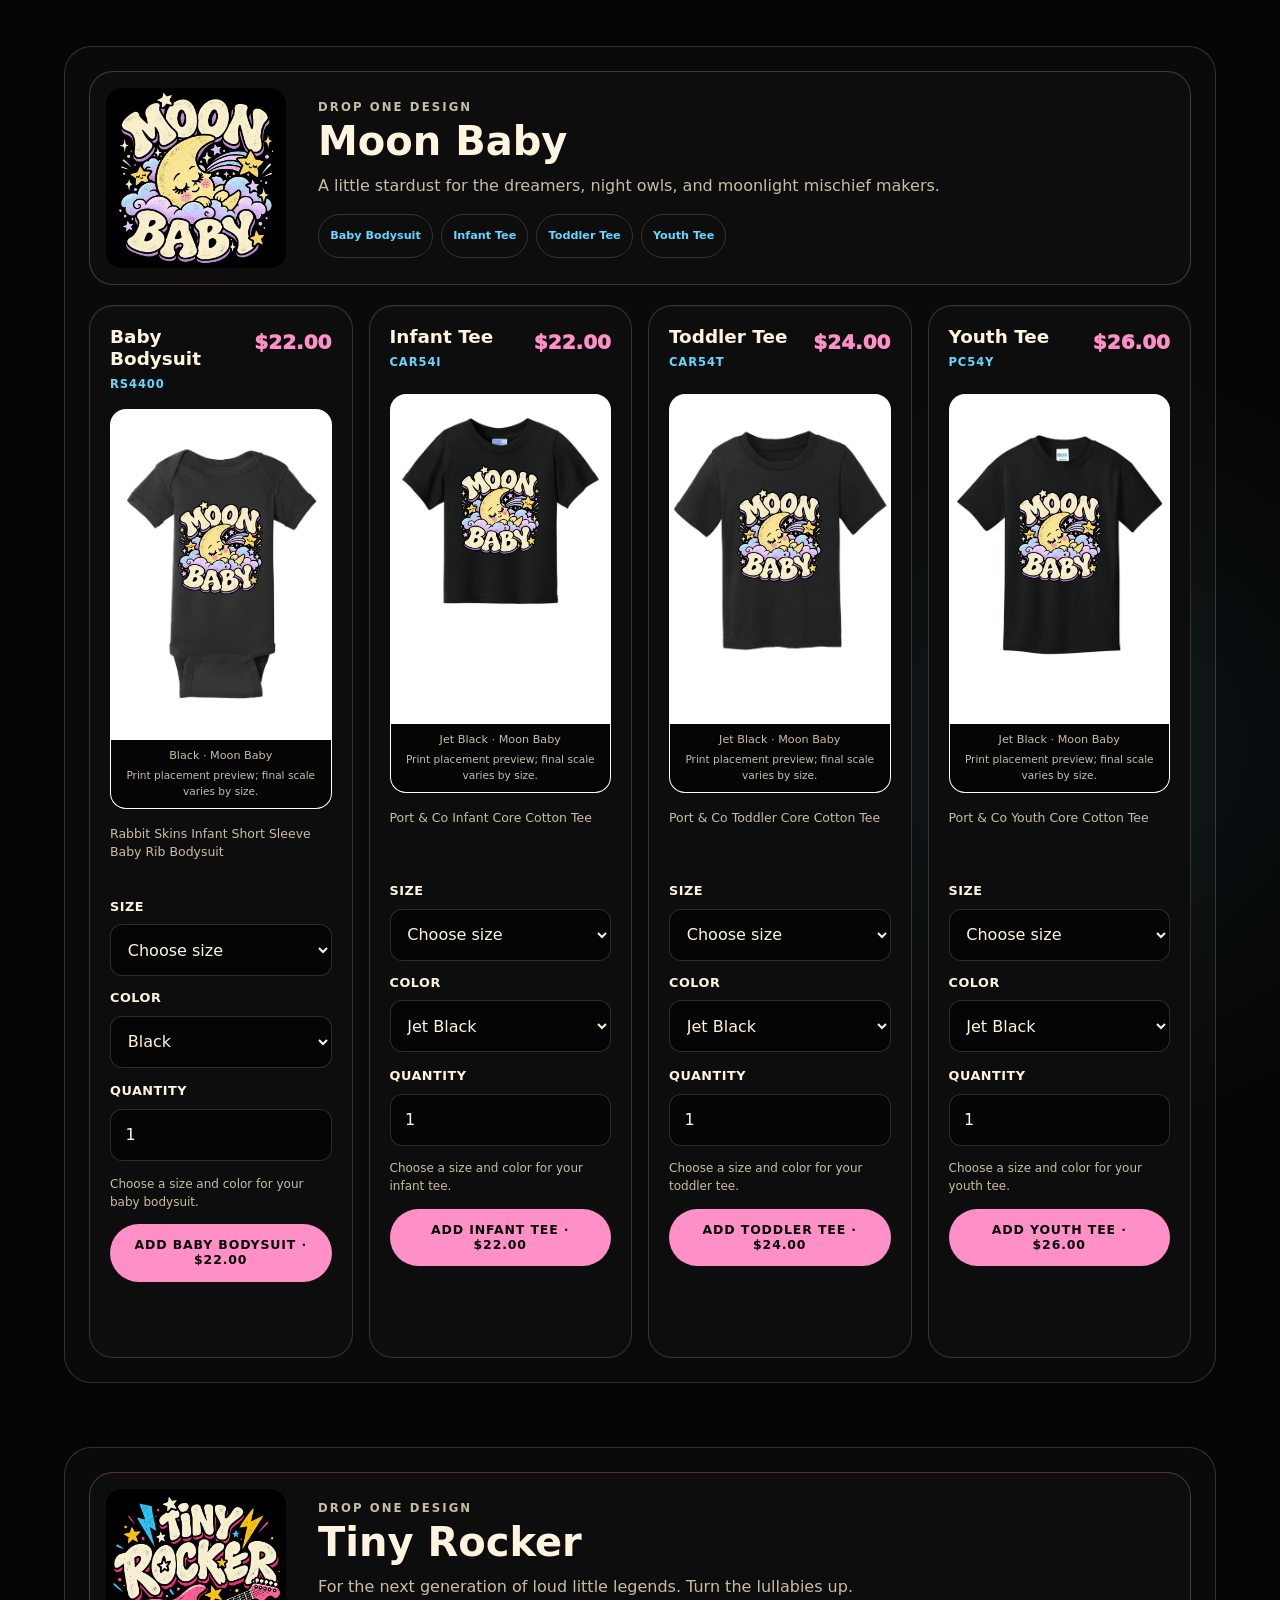
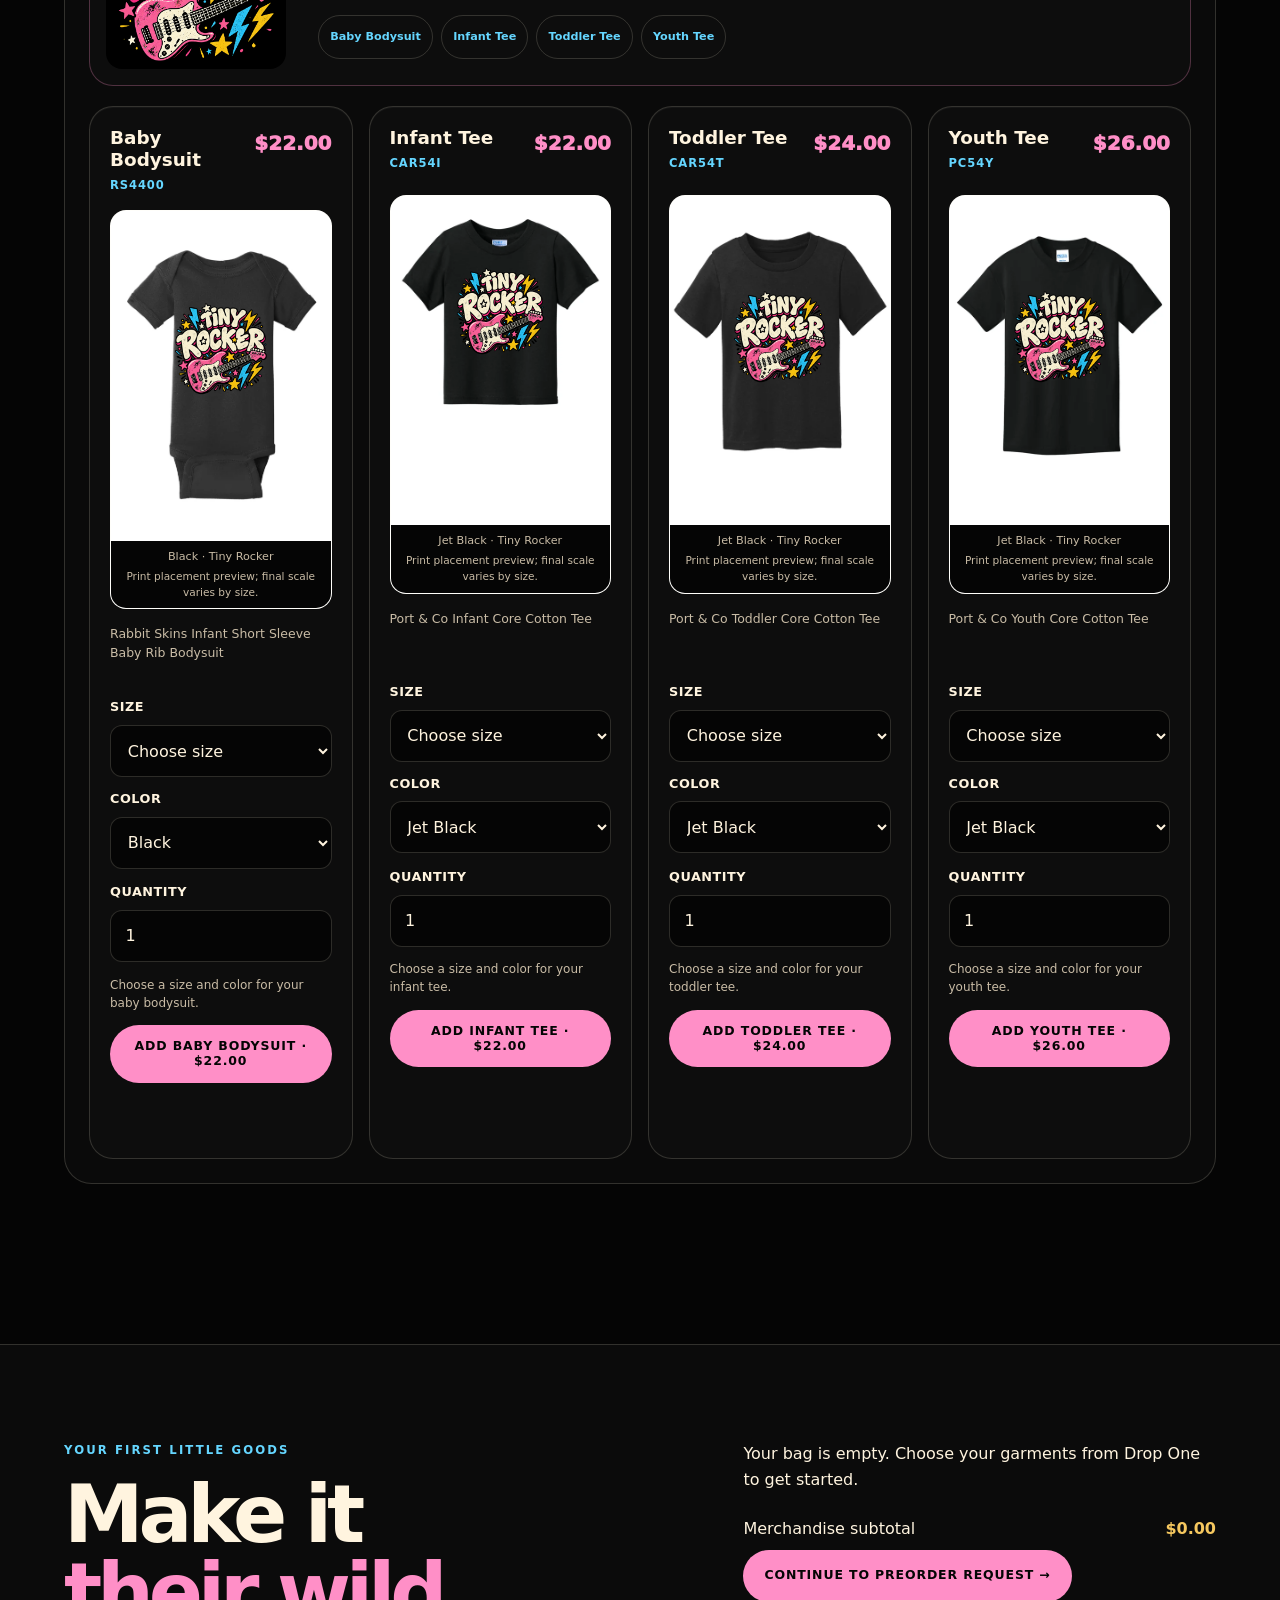
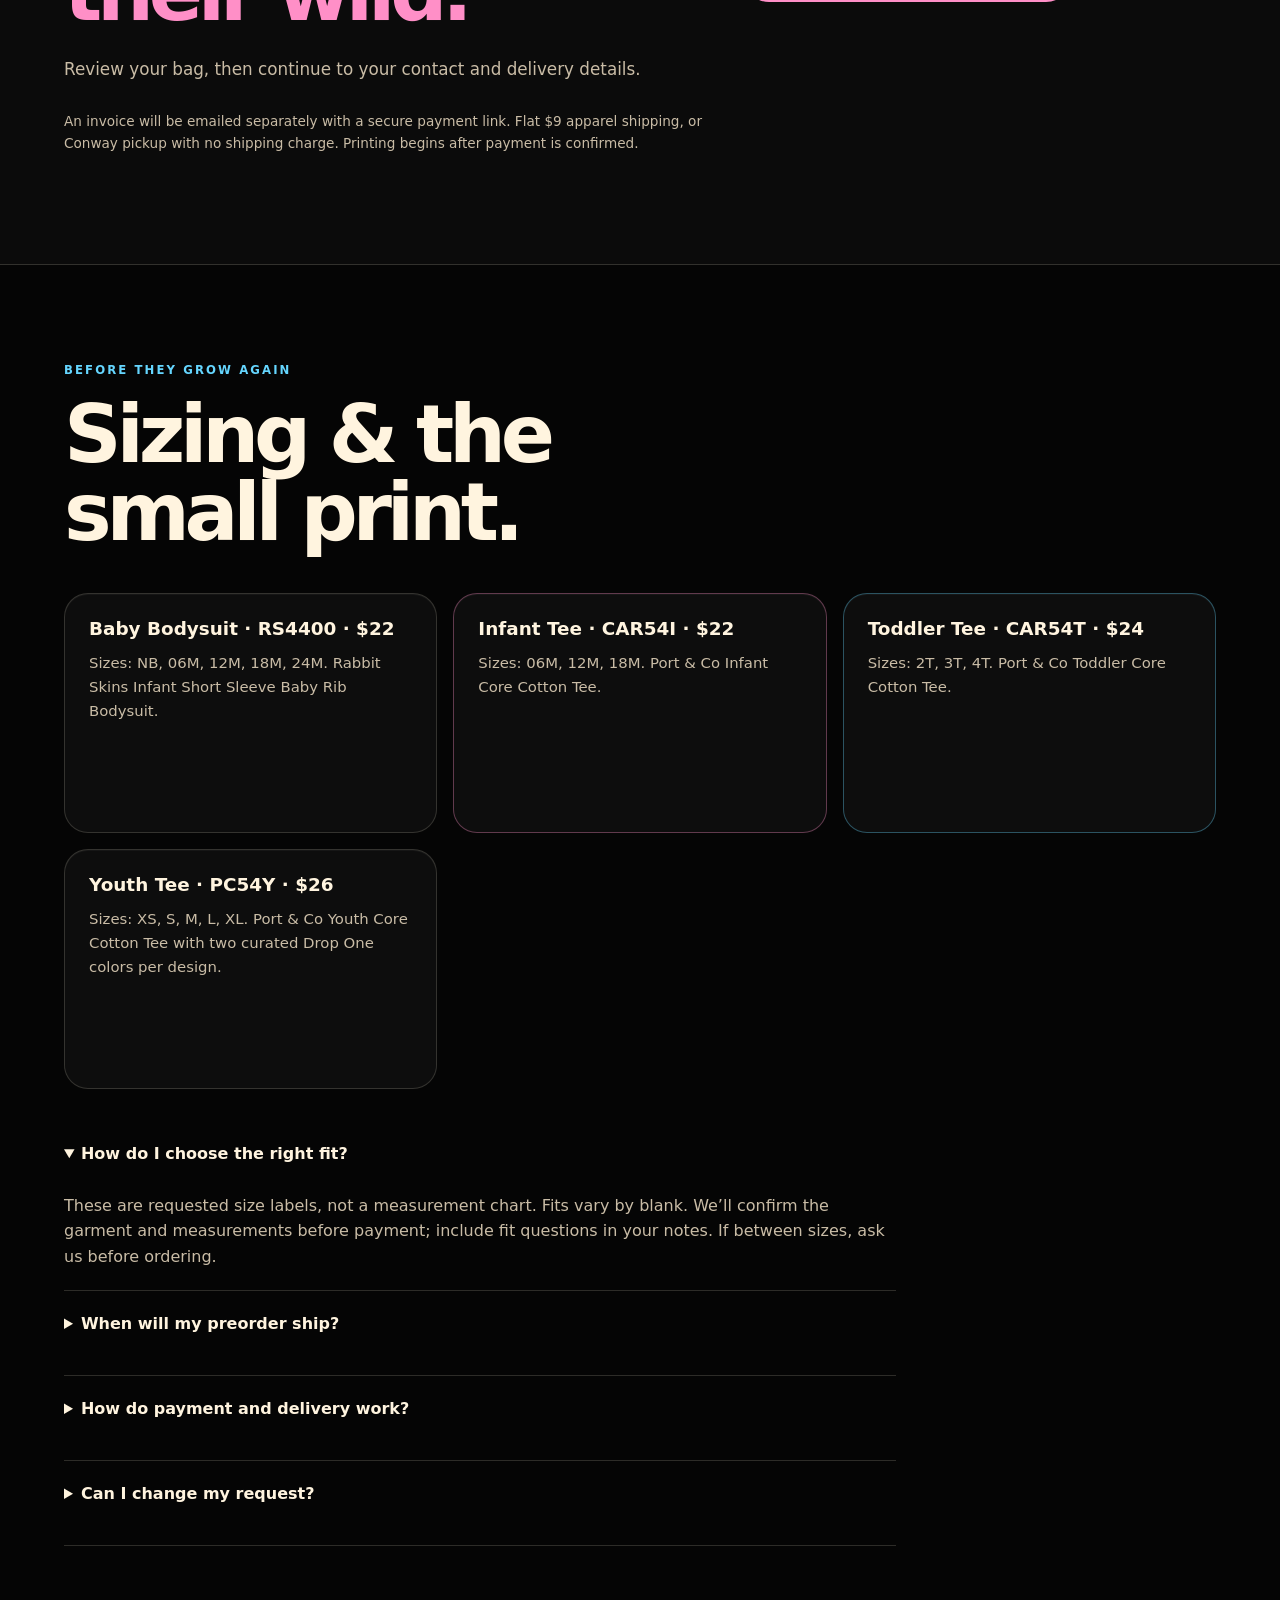
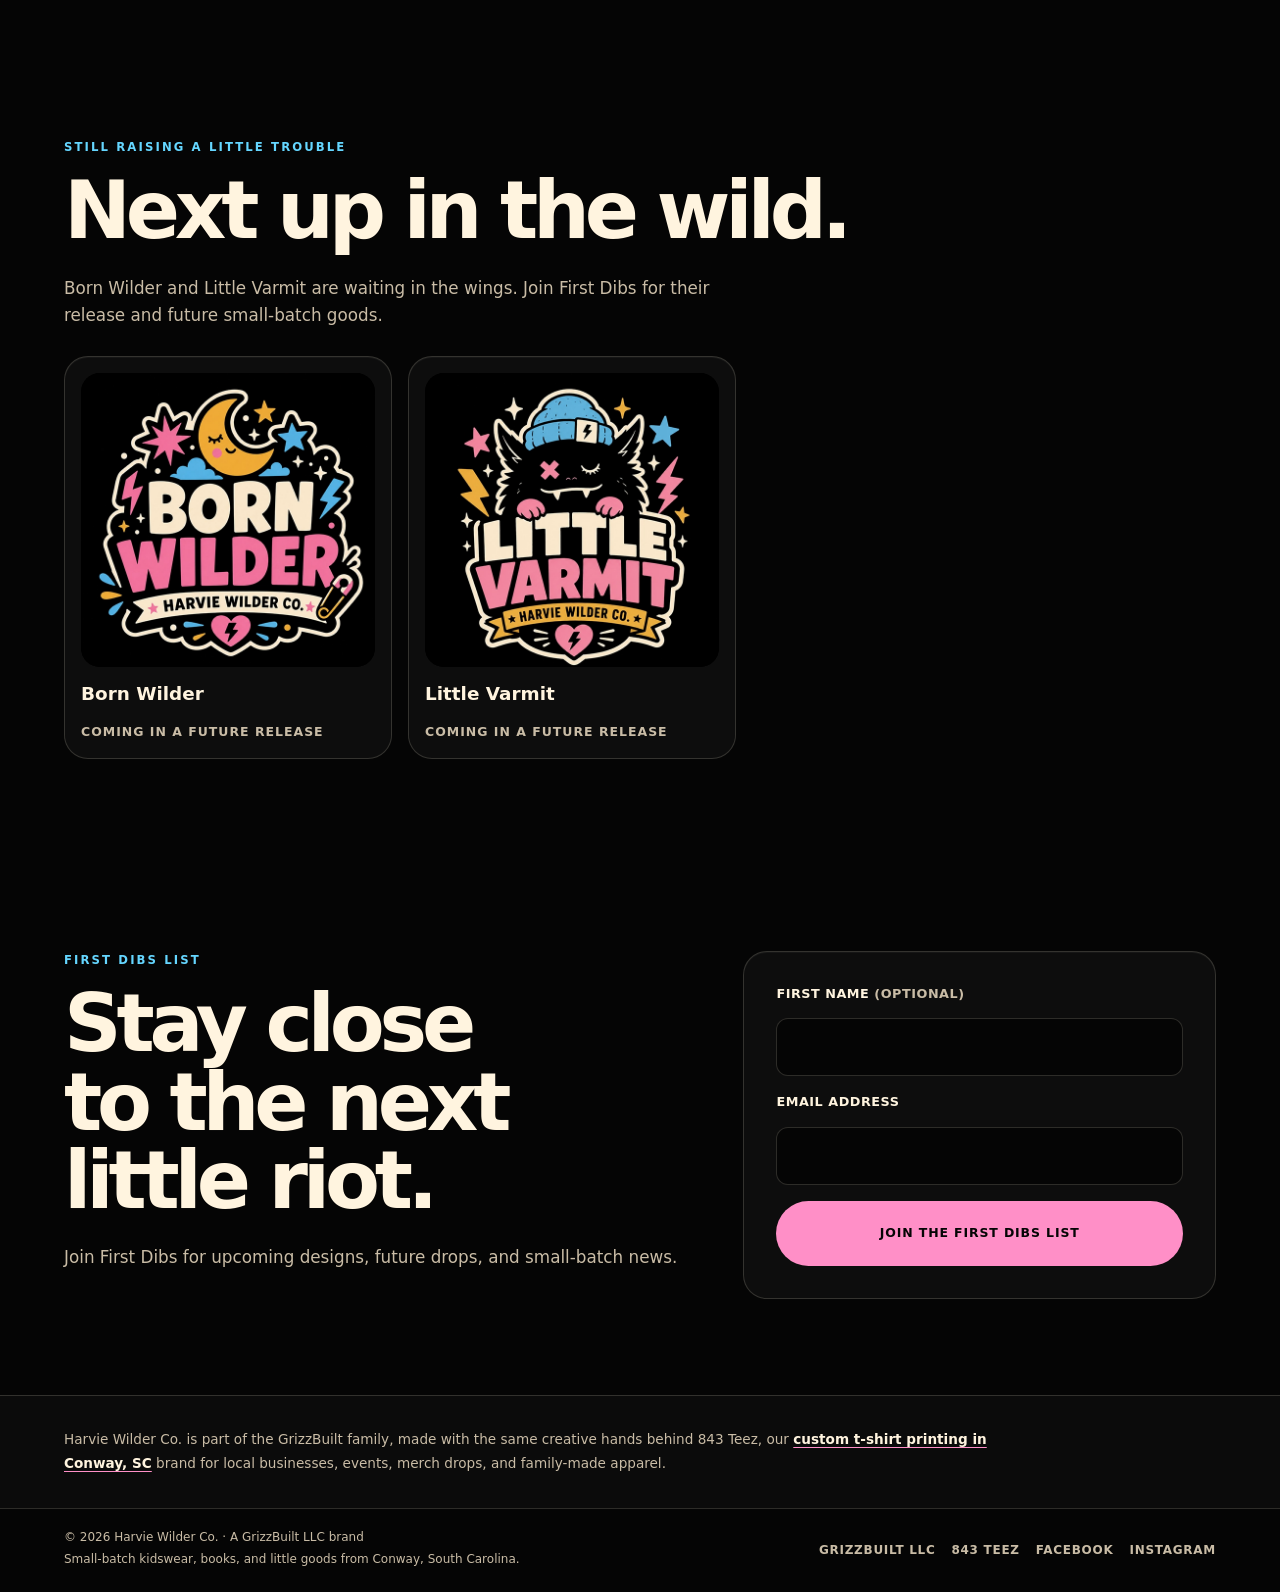
==== commit f37b843b: "Prepare Drop One SEO metadata, crawlable catalog and launch social preview" ====
--- a/index.html
+++ b/index.html
@@ -3,20 +3,26 @@
   <head>
     <meta charset="utf-8">
     <meta name="viewport" content="width=device-width, initial-scale=1">
-    <title>Harvie Wilder Co. | Small-Batch Kidswear for Wild Little Souls</title>
-    <meta name="description" content="Harvie Wilder Co. is a small-batch kidswear brand from GrizzBuilt LLC, making baby bodysuits, toddler tees, youth shirts, parent-matching pieces, stickers, books, and little goods for wild little souls.">
+    <title>Harvie Wilder Co. | Small-Batch Kidswear &amp; Books</title>
+    <meta name="description" content="Shop Born Wilder: Drop One baby bodysuits and infant, toddler &amp; youth tees. Small-batch kidswear and Tiny Punk Princess books from Conway, South Carolina.">
     <link rel="canonical" href="https://harviewilderco.com/">
-    <link rel="stylesheet" href="/styles.css?v=invoice-address-1">
+    <link rel="stylesheet" href="/styles.css?v=launch-seo-1">
     <link rel="icon" href="/favicon.ico" sizes="any">
     <link rel="icon" href="/icon.svg" type="image/svg+xml">
     <link rel="apple-touch-icon" href="/apple-touch-icon.png">
-    <meta property="og:title" content="Harvie Wilder Co. | Born Wilder: Drop One">
-    <meta property="og:description" content="Small-batch kidswear, books, and little goods for wild little souls, snack goblins, moon babies, tiny rockers, and the parents raising them.">
-    <meta property="og:type" content="website"><meta property="og:url" content="https://harviewilderco.com/"><meta property="og:site_name" content="Harvie Wilder Co."><meta property="og:locale" content="en_US"><meta property="og:image" content="https://harviewilderco.com/assets/harvie-wilder-og-image.png"><meta property="og:image:width" content="1200"><meta property="og:image:height" content="630"><meta property="og:image:type" content="image/png"><meta property="og:image:alt" content="Harvie Wilder Co. small-batch kidswear for wild little souls">
-    <meta name="twitter:card" content="summary_large_image"><meta name="twitter:title" content="Harvie Wilder Co. | Small-Batch Kidswear for wild little souls"><meta name="twitter:description" content="Small-batch kidswear, books, and little goods for wild little souls, snack goblins, moon babies, tiny rockers, and the parents raising them."><meta name="twitter:image" content="https://harviewilderco.com/assets/harvie-wilder-og-image.png"><meta name="robots" content="index, follow">
+
+
+
+<meta name="theme-color" content="#0d0d0d">
+    <meta property="og:title" content="Born Wilder: Drop One | Harvie Wilder Co.">
+    <meta property="og:description" content="Four designs. Big little personalities. Preorder small-batch kidswear from Conway, South Carolina. Apparel from $22; flat $9 shipping.">
+    <meta property="og:type" content="website"><meta property="og:url" content="https://harviewilderco.com/"><meta property="og:site_name" content="Harvie Wilder Co."><meta property="og:locale" content="en_US">
+    <meta property="og:image" content="https://harviewilderco.com/assets/harvie-wilder-drop-one-social.png"><meta property="og:image:secure_url" content="https://harviewilderco.com/assets/harvie-wilder-drop-one-social.png"><meta property="og:image:width" content="1200"><meta property="og:image:height" content="630"><meta property="og:image:type" content="image/png"><meta property="og:image:alt" content="Harvie Wilder Co. — Born Wilder: Drop One. Wild Little Soul, Snack Goblin, Moon Baby and Tiny Rocker. Preorder requests open.">
+    <meta name="twitter:card" content="summary_large_image"><meta name="twitter:title" content="Born Wilder: Drop One | Harvie Wilder Co."><meta name="twitter:description" content="Preorder baby bodysuits and infant, toddler &amp; youth tees. Four designs. Small batches. Conway, South Carolina."><meta name="twitter:image" content="https://harviewilderco.com/assets/harvie-wilder-drop-one-social.png"><meta name="twitter:image:alt" content="Harvie Wilder Co. — Born Wilder: Drop One. Preorder requests open.">
+    <meta name="robots" content="index, follow, max-image-preview:large">
     <script async src="https://www.googletagmanager.com/gtag/js?id=G-0PB50EY0SQ"></script><script>window.dataLayer=window.dataLayer||[];function gtag(){dataLayer.push(arguments);}gtag("js",new Date());gtag("config","G-0PB50EY0SQ");</script>
     <script defer src="https://js.lulu.com/lulu-buy.js"></script>
-    <script type="application/ld+json">{"@context":"https://schema.org","@type":"Organization","name":"Harvie Wilder Co.","url":"https://harviewilderco.com","description":"Small-batch kidswear, books, and little goods from GrizzBuilt LLC.","parentOrganization":{"@type":"Organization","name":"GrizzBuilt LLC"},"address":{"@type":"PostalAddress","addressLocality":"Conway","addressRegion":"South Carolina","addressCountry":"US"}}</script>
+    <script type="application/ld+json">{"@context":"https://schema.org","@graph":[{"@type":"Organization","@id":"https://harviewilderco.com/#organization","name":"Harvie Wilder Co.","url":"https://harviewilderco.com/","description":"Small-batch kidswear, books, and little goods from Conway, South Carolina.","logo":{"@type":"ImageObject","url":"https://harviewilderco.com/assets/harvie-wilder-logo-1200.webp","width":1200,"height":1399},"sameAs":["https://www.facebook.com/harviewilderco","https://www.instagram.com/harviewilderco"],"parentOrganization":{"@type":"Organization","name":"GrizzBuilt LLC","url":"https://grizzbuilt.com/"},"address":{"@type":"PostalAddress","addressLocality":"Conway","addressRegion":"South Carolina","addressCountry":"US"}},{"@type":"WebSite","@id":"https://harviewilderco.com/#website","url":"https://harviewilderco.com/","name":"Harvie Wilder Co.","publisher":{"@id":"https://harviewilderco.com/#organization"},"inLanguage":"en-US"},{"@type":"WebPage","@id":"https://harviewilderco.com/#webpage","url":"https://harviewilderco.com/","name":"Harvie Wilder Co. | Small-Batch Kidswear & Books","description":"Shop Born Wilder: Drop One baby bodysuits and infant, toddler & youth tees. Small-batch kidswear and Tiny Punk Princess books from Conway, South Carolina.","isPartOf":{"@id":"https://harviewilderco.com/#website"},"about":{"@id":"https://harviewilderco.com/#organization"},"inLanguage":"en-US","primaryImageOfPage":{"@type":"ImageObject","url":"https://harviewilderco.com/assets/harvie-wilder-drop-one-social.png","width":1200,"height":630},"mainEntity":{"@id":"https://harviewilderco.com/#drop-one-designs"}},{"@type":"ItemList","@id":"https://harviewilderco.com/#drop-one-designs","name":"Born Wilder: Drop One designs","numberOfItems":4,"itemListElement":[{"@type":"ListItem","position":1,"url":"https://harviewilderco.com/#wild-little-soul","name":"Wild Little Soul"},{"@type":"ListItem","position":2,"url":"https://harviewilderco.com/#snack-goblin","name":"Snack Goblin"},{"@type":"ListItem","position":3,"url":"https://harviewilderco.com/#moon-baby","name":"Moon Baby"},{"@type":"ListItem","position":4,"url":"https://harviewilderco.com/#tiny-rocker","name":"Tiny Rocker"}]},{"@type":"Book","@id":"https://harviewilderco.com/#bedtime-riot","name":"Harvie Wilder: Tiny Punk Princess — The Bedtime Riot","url":"https://harviewilderco.com/#books","inLanguage":"en","description":"Book One of the Tiny Punk Princess series. Harvie Wilder has big energy and absolutely no intention of going quietly to bed. Available in print through Lulu."}]}</script>
     <style>
       .book-actions{display:flex;flex-wrap:wrap;gap:.75rem;margin-top:1.5rem}.preview-dialog{width:min(94vw,64rem);max-height:90vh;padding:0;border:1px solid rgb(255 244 223 / 22%);border-radius:1.5rem;background:#0d0d0d;color:#fff4df;box-shadow:0 1.5rem 5rem rgb(0 0 0 / 70%);overflow:hidden}.preview-dialog::backdrop{background:rgb(0 0 0 / 78%);backdrop-filter:blur(5px)}.preview-shell{position:relative;max-height:90vh;overflow:auto;padding:clamp(1.25rem,4vw,3rem)}.preview-close{position:sticky;top:0;z-index:2;float:right;width:2.75rem;height:2.75rem;border:1px solid rgb(255 244 223 / 20%);border-radius:50%;background:#050505;color:#fff4df;font-size:1.35rem;cursor:pointer}.preview-heading{padding-right:3.5rem}.preview-heading h2{font-size:clamp(2.2rem,7vw,4.5rem);margin-bottom:.75rem}.preview-heading p{max-width:42rem;color:#c9bca6}.preview-pages{display:grid;gap:1rem;margin-top:2rem}.preview-page{display:flex;flex-direction:column;align-items:center;gap:1.5rem;padding:0 0 2rem;overflow:hidden;border:1px solid rgb(255 244 223 / 16%);border-radius:1.25rem;background:#fff4df;color:#3f2941;text-align:center;box-shadow:inset 0 0 0 1rem rgb(255 255 255 / 20%)}.preview-page img{display:block;width:100%;height:auto;aspect-ratio:1/1;object-fit:contain}.preview-page p{max-width:30rem;margin:0;padding-inline:1.5rem;font-family:Georgia,"Times New Roman",serif;font-size:clamp(1.15rem,3vw,1.65rem);line-height:1.65}.preview-page strong{font-weight:800}.preview-finish{text-align:center;padding:2rem 0 0}.preview-finish p{color:#c9bca6}.preview-finish .button{margin-top:.5rem}@media(min-width:48rem){.preview-pages{grid-template-columns:repeat(2,1fr)}.preview-page:last-child{grid-column:1/-1;max-width:32rem;width:100%;margin-inline:auto}}@media(max-width:41.99rem){.book-actions{display:grid}.book-actions .button{width:100%}}
     </style>
@@ -28,10 +34,482 @@
       <section class="hero section"><div class="container hero-inner"><div class="hero-copy"><p class="eyebrow">Small-batch · Conway, South Carolina</p><h1>Harvie Wilder <span>Co.</span></h1><p class="hero-tagline">Small-batch kidswear for wild little souls, snack goblins, moon babies, tiny rockers, and the parents raising them.</p><p class="hero-support">Born Wilder: Drop One · Preorder requests are open.</p><div class="button-row"><a class="button button-primary" href="#drop-one">Shop Drop One</a><a class="button button-secondary" href="#books">Meet the Tiny Punk Princess</a></div></div><img class="hero-logo" src="/assets/harvie-wilder-logo-700.webp" srcset="/assets/harvie-wilder-logo-700.webp 700w, /assets/harvie-wilder-logo-1200.webp 1200w" sizes="(max-width: 700px) 88vw, 520px" alt="Harvie Wilder Co. logo, a GrizzBuilt LLC brand" width="1200" height="1399" loading="eager" fetchpriority="high" decoding="async"></div></section>
       <section class="section story-section" id="the-brand"><div class="container split-layout"><div><p class="section-kicker">The Brand</p><h2>Soft, loud, magical, gritty little goods.</h2></div><div><p class="lead">Harvie Wilder Co. is a small-batch kids clothing brand from GrizzBuilt LLC. We’re making baby bodysuits, toddler tees, youth shirts, parent-matching pieces, stickers, books, and little goods for kids with big personalities.</p><ul class="pillar-list"><li><span aria-hidden="true">✦</span> Made for wild little souls</li><li><span aria-hidden="true">☾</span> Built for messes, music &amp; moonlight</li><li><span aria-hidden="true">ϟ</span> Small-batch goods from a GrizzBuilt LLC brand</li></ul></div></div></section>
       <section class="section books-section" id="books"><div class="container book-layout"><div class="book-copy"><p class="section-kicker">Now Published</p><h2>Harvie Wilder: <span>Tiny Punk Princess</span></h2><p class="book-subtitle">The Bedtime Riot</p><p class="lead">Meet Harvie Wilder, a tiny punk princess with big energy and absolutely no intention of going quietly to bed. The first Harvie Wilder story is now available in print through Lulu.</p><p class="book-series-note">Book One of the Tiny Punk Princess series.</p><div class="book-actions"><button class="button button-primary" type="button" id="peek-inside">Peek Inside</button></div></div><div class="book-buy-card" aria-label="Buy Harvie Wilder: Tiny Punk Princess — The Bedtime Riot"><lulu-buy-button buy-button-id="1864e697-645f-49e1-90ef-84f9c63bfdae" variant="product-preview"></lulu-buy-button></div></div></section>
-      <section class="section drop-section" id="drop-one"><div class="container"><div class="drop-card"><div><p class="section-kicker">Small-batch kidswear · Preorder requests open</p><h2>Born Wilder: <span>Drop One</span></h2><p class="lead">Four designs. Big little personalities. Our first kidswear drop from Conway, South Carolina — for wild hearts, snack-fueled adventures, moonlight magic, and living-room rock shows.</p><a class="button button-primary" href="#drop-preview">Find their wild</a></div><p class="sticker-badge">Little goods.<br>Big energy.<br>Drop 01</p></div><div class="launch-facts"><p><strong>$22</strong> Baby Bodysuit</p><p><strong>$24</strong> Toddler Tee</p><p><strong>$26</strong> Youth Tee</p></div></div></section>
-      <section class="section drop-preview-section" id="drop-preview"><div class="container"><p class="section-kicker">The first four</p><h2>Pick their personality.</h2><p class="lead">Choose a design, then make it theirs. These images show the artwork; garment colors and print placement are confirmed with your preorder.</p><p class="shop-note">Black and Natural / Cream are requested color options, subject to blank availability. No payment is taken on this page.</p><div class="shop-grid"><article class="drop-preview-card shop-card" data-design="Wild Little Soul"><img class="drop-preview-art" src="/assets/drop-one/wild-little-soul.webp" alt="Wild Little Soul design artwork" width="600" height="600" loading="lazy" decoding="async"><div class="shop-card-heading"><h3>Wild Little Soul</h3><span class="product-price">From $22</span></div><p class="product-description">For the barefoot explorers and beautifully untamed little hearts.</p><form class="product-options"><div class="form-field"><label for="wild-little-soul-garment">Garment</label><select id="wild-little-soul-garment" class="garment" required><option value="baby">Baby Bodysuit — $22</option><option value="toddler">Toddler Tee — $24</option><option value="youth">Youth Tee — $26</option></select></div><div class="option-pair"><div class="form-field"><label for="wild-little-soul-size">Size</label><select id="wild-little-soul-size" class="size" required><option value="">Choose size</option><option>Newborn</option><option>0–3M</option><option>3–6M</option><option>6–12M</option><option>12–18M</option><option>18–24M</option></select></div><div class="form-field"><label for="wild-little-soul-color">Color</label><select id="wild-little-soul-color" class="color" required><option value="">Choose color</option><option>Black</option><option>Natural / Cream</option></select></div></div><div class="form-field"><label for="wild-little-soul-quantity">Quantity</label><input id="wild-little-soul-quantity" class="quantity" type="number" min="1" max="20" step="1" value="1" required></div><button class="button button-primary" type="submit">Add to preorder · $22</button><a class="size-link" href="#size-guide">Sizing &amp; fit notes</a><p class="card-feedback" aria-live="polite"></p></form></article><article class="drop-preview-card shop-card" data-design="Snack Goblin"><img class="drop-preview-art" src="/assets/drop-one/snack-goblin.webp" alt="Snack Goblin design artwork" width="600" height="600" loading="lazy" decoding="async"><div class="shop-card-heading"><h3>Snack Goblin</h3><span class="product-price">From $22</span></div><p class="product-description">Big snack energy. Tiny crumbs everywhere. You know the one.</p><form class="product-options"><div class="form-field"><label for="snack-goblin-garment">Garment</label><select id="snack-goblin-garment" class="garment" required><option value="baby">Baby Bodysuit — $22</option><option value="toddler">Toddler Tee — $24</option><option value="youth">Youth Tee — $26</option></select></div><div class="option-pair"><div class="form-field"><label for="snack-goblin-size">Size</label><select id="snack-goblin-size" class="size" required><option value="">Choose size</option><option>Newborn</option><option>0–3M</option><option>3–6M</option><option>6–12M</option><option>12–18M</option><option>18–24M</option></select></div><div class="form-field"><label for="snack-goblin-color">Color</label><select id="snack-goblin-color" class="color" required><option value="">Choose color</option><option>Black</option><option>Natural / Cream</option></select></div></div><div class="form-field"><label for="snack-goblin-quantity">Quantity</label><input id="snack-goblin-quantity" class="quantity" type="number" min="1" max="20" step="1" value="1" required></div><button class="button button-primary" type="submit">Add to preorder · $22</button><a class="size-link" href="#size-guide">Sizing &amp; fit notes</a><p class="card-feedback" aria-live="polite"></p></form></article><article class="drop-preview-card shop-card" data-design="Moon Baby"><img class="drop-preview-art" src="/assets/drop-one/moon-baby.webp" alt="Moon Baby design artwork" width="600" height="600" loading="lazy" decoding="async"><div class="shop-card-heading"><h3>Moon Baby</h3><span class="product-price">From $22</span></div><p class="product-description">A little stardust for the dreamers, night owls, and moonlight mischief makers.</p><form class="product-options"><div class="form-field"><label for="moon-baby-garment">Garment</label><select id="moon-baby-garment" class="garment" required><option value="baby">Baby Bodysuit — $22</option><option value="toddler">Toddler Tee — $24</option><option value="youth">Youth Tee — $26</option></select></div><div class="option-pair"><div class="form-field"><label for="moon-baby-size">Size</label><select id="moon-baby-size" class="size" required><option value="">Choose size</option><option>Newborn</option><option>0–3M</option><option>3–6M</option><option>6–12M</option><option>12–18M</option><option>18–24M</option></select></div><div class="form-field"><label for="moon-baby-color">Color</label><select id="moon-baby-color" class="color" required><option value="">Choose color</option><option>Black</option><option>Natural / Cream</option></select></div></div><div class="form-field"><label for="moon-baby-quantity">Quantity</label><input id="moon-baby-quantity" class="quantity" type="number" min="1" max="20" step="1" value="1" required></div><button class="button button-primary" type="submit">Add to preorder · $22</button><a class="size-link" href="#size-guide">Sizing &amp; fit notes</a><p class="card-feedback" aria-live="polite"></p></form></article><article class="drop-preview-card shop-card" data-design="Tiny Rocker"><img class="drop-preview-art" src="/assets/drop-one/tiny-rocker.webp" alt="Tiny Rocker design artwork" width="600" height="600" loading="lazy" decoding="async"><div class="shop-card-heading"><h3>Tiny Rocker</h3><span class="product-price">From $22</span></div><p class="product-description">For the next generation of loud little legends. Turn the lullabies up.</p><form class="product-options"><div class="form-field"><label for="tiny-rocker-garment">Garment</label><select id="tiny-rocker-garment" class="garment" required><option value="baby">Baby Bodysuit — $22</option><option value="toddler">Toddler Tee — $24</option><option value="youth">Youth Tee — $26</option></select></div><div class="option-pair"><div class="form-field"><label for="tiny-rocker-size">Size</label><select id="tiny-rocker-size" class="size" required><option value="">Choose size</option><option>Newborn</option><option>0–3M</option><option>3–6M</option><option>6–12M</option><option>12–18M</option><option>18–24M</option></select></div><div class="form-field"><label for="tiny-rocker-color">Color</label><select id="tiny-rocker-color" class="color" required><option value="">Choose color</option><option>Black</option><option>Natural / Cream</option></select></div></div><div class="form-field"><label for="tiny-rocker-quantity">Quantity</label><input id="tiny-rocker-quantity" class="quantity" type="number" min="1" max="20" step="1" value="1" required></div><button class="button button-primary" type="submit">Add to preorder · $22</button><a class="size-link" href="#size-guide">Sizing &amp; fit notes</a><p class="card-feedback" aria-live="polite"></p></form></article></div><noscript><p>To build a preorder, enable JavaScript. You can also contact us through <a href="https://www.facebook.com/harviewilderco">Facebook</a> with your design, garment, size, and color.</p></noscript></div></section>
+      <section class="section drop-section" id="drop-one"><div class="container"><div class="drop-card"><div><p class="section-kicker">Small-batch kidswear · Preorder requests open</p><h2>Born Wilder: <span>Drop One</span></h2><p class="lead">Four designs. Big little personalities. Our first kidswear drop from Conway, South Carolina — for wild hearts, snack-fueled adventures, moonlight magic, and living-room rock shows.</p><a class="button button-primary" href="#drop-preview">Find their wild</a></div><p class="sticker-badge">Little goods.<br>Big energy.<br>Drop 01</p></div><div class="launch-facts"><p><strong>$22</strong> Baby Bodysuit</p><p><strong>$22</strong> Infant Tee</p><p><strong>$24</strong> Toddler Tee</p><p><strong>$26</strong> Youth Tee</p></div></div></section>
+      <section class="section drop-preview-section" id="drop-preview"><div class="container">
+      <div class="drop-shop-intro">
+        <p class="section-kicker">The first four</p>
+        <h2>Pick the design. Then pick the garment.</h2>
+        <p class="lead">Each Drop One design is followed by separate cards for the Rabbit Skins bodysuit, Port & Co infant tee, toddler tee, and youth tee. Two colors chosen for each design, on the right garment for your little one.</p>
+        <p class="shop-note">No payment is taken here. Apparel shipping is a flat $9 per order. We confirm blank availability, final sizing, and production timing before invoicing.</p>
+      </div>
+
+      <section id="wild-little-soul" class="design-product-block" aria-labelledby="wild-little-soul-title">
+        <article class="design-card">
+          <img src="/assets/drop-one/wild-little-soul.webp" alt="Wild Little Soul Drop One artwork" width="600" height="600" loading="lazy" decoding="async">
+          <div>
+            <p class="section-kicker">Drop One Design</p>
+            <h3 id="wild-little-soul-title">Wild Little Soul</h3>
+            <p>For the barefoot explorers and beautifully untamed little hearts.</p>
+            <nav class="garment-jump-links" aria-label="Shop Wild Little Soul by garment">
+              <a href="#wild-little-soul-bodysuit-card">Baby Bodysuit</a><a href="#wild-little-soul-infant-card">Infant Tee</a><a href="#wild-little-soul-toddler-card">Toddler Tee</a><a href="#wild-little-soul-youth-card">Youth Tee</a>
+            </nav>
+          </div>
+        </article>
+        <div class="garment-card-grid">
+
+      <article id="wild-little-soul-bodysuit-card" class="garment-card shop-card" data-design="Wild Little Soul" data-garment="bodysuit">
+        <div class="garment-card-header">
+          <div><h4>Baby Bodysuit</h4><span class="style-number">RS4400</span></div>
+          <span class="garment-price">$22.00</span>
+        </div>
+        <figure class="garment-photo printed-preview bodysuit">
+          <div class="garment-mockup">
+            <img class="mockup-blank" src="/assets/garments/rs4400-black.webp" alt="RS4400 Baby Bodysuit in Black, with Wild Little Soul print preview" width="493" height="740" loading="lazy" decoding="async">
+            <img class="mockup-print" src="/assets/drop-one/wild-little-soul.webp" alt="" width="1254" height="1254" loading="lazy" decoding="async">
+          </div>
+          <figcaption>Black · Wild Little Soul<span>Print placement preview; final scale varies by size.</span></figcaption>
+        </figure>
+        <p class="garment-note">Rabbit Skins Infant Short Sleeve Baby Rib Bodysuit</p>
+        <form class="garment-options">
+          <div class="option-pair">
+            <div class="form-field"><label for="wild-little-soul-bodysuit-size">Size</label><select id="wild-little-soul-bodysuit-size" class="size" required><option value="">Choose size</option><option value="NB">NB</option><option value="06M">06M</option><option value="12M">12M</option><option value="18M">18M</option><option value="24M">24M</option></select></div>
+            <div class="form-field"><label for="wild-little-soul-bodysuit-color">Color</label><select id="wild-little-soul-bodysuit-color" class="color" required><option value="Black" selected>Black</option><option value="White">White</option></select></div>
+          </div>
+          <div class="form-field"><label for="wild-little-soul-bodysuit-quantity">Quantity</label><input id="wild-little-soul-bodysuit-quantity" class="quantity" type="number" min="1" max="20" step="1" value="1" required></div>
+          <p class="selected-variant" aria-live="polite">Choose a size and color for your baby bodysuit.</p>
+          <button class="button button-primary" type="submit" disabled>Add Baby Bodysuit · $22.00</button>
+          <p class="card-feedback" aria-live="polite"></p>
+        </form>
+      </article>
+
+      <article id="wild-little-soul-infant-card" class="garment-card shop-card" data-design="Wild Little Soul" data-garment="infant">
+        <div class="garment-card-header">
+          <div><h4>Infant Tee</h4><span class="style-number">CAR54I</span></div>
+          <span class="garment-price">$22.00</span>
+        </div>
+        <figure class="garment-photo printed-preview infant">
+          <div class="garment-mockup">
+            <img class="mockup-blank" src="/assets/garments/car54i-jetblack.webp" alt="CAR54I Infant Tee in Jet Black, with Wild Little Soul print preview" width="493" height="740" loading="lazy" decoding="async">
+            <img class="mockup-print" src="/assets/drop-one/wild-little-soul.webp" alt="" width="1254" height="1254" loading="lazy" decoding="async">
+          </div>
+          <figcaption>Jet Black · Wild Little Soul<span>Print placement preview; final scale varies by size.</span></figcaption>
+        </figure>
+        <p class="garment-note">Port & Co Infant Core Cotton Tee </p>
+        <form class="garment-options">
+          <div class="option-pair">
+            <div class="form-field"><label for="wild-little-soul-infant-size">Size</label><select id="wild-little-soul-infant-size" class="size" required><option value="">Choose size</option><option value="06M">06M</option><option value="12M">12M</option><option value="18M">18M</option></select></div>
+            <div class="form-field"><label for="wild-little-soul-infant-color">Color</label><select id="wild-little-soul-infant-color" class="color" required><option value="Jet Black" selected>Jet Black</option><option value="White">White</option></select></div>
+          </div>
+          <div class="form-field"><label for="wild-little-soul-infant-quantity">Quantity</label><input id="wild-little-soul-infant-quantity" class="quantity" type="number" min="1" max="20" step="1" value="1" required></div>
+          <p class="selected-variant" aria-live="polite">Choose a size and color for your infant tee.</p>
+          <button class="button button-primary" type="submit" disabled>Add Infant Tee · $22.00</button>
+          <p class="card-feedback" aria-live="polite"></p>
+        </form>
+      </article>
+
+      <article id="wild-little-soul-toddler-card" class="garment-card shop-card" data-design="Wild Little Soul" data-garment="toddler">
+        <div class="garment-card-header">
+          <div><h4>Toddler Tee</h4><span class="style-number">CAR54T</span></div>
+          <span class="garment-price">$24.00</span>
+        </div>
+        <figure class="garment-photo printed-preview toddler">
+          <div class="garment-mockup">
+            <img class="mockup-blank" src="/assets/garments/car54t-jetblack.webp" alt="CAR54T Toddler Tee in Jet Black, with Wild Little Soul print preview" width="493" height="740" loading="lazy" decoding="async">
+            <img class="mockup-print" src="/assets/drop-one/wild-little-soul.webp" alt="" width="1254" height="1254" loading="lazy" decoding="async">
+          </div>
+          <figcaption>Jet Black · Wild Little Soul<span>Print placement preview; final scale varies by size.</span></figcaption>
+        </figure>
+        <p class="garment-note">Port & Co Toddler Core Cotton Tee</p>
+        <form class="garment-options">
+          <div class="option-pair">
+            <div class="form-field"><label for="wild-little-soul-toddler-size">Size</label><select id="wild-little-soul-toddler-size" class="size" required><option value="">Choose size</option><option value="2T">2T</option><option value="3T">3T</option><option value="4T">4T</option></select></div>
+            <div class="form-field"><label for="wild-little-soul-toddler-color">Color</label><select id="wild-little-soul-toddler-color" class="color" required><option value="Jet Black" selected>Jet Black</option><option value="White">White</option></select></div>
+          </div>
+          <div class="form-field"><label for="wild-little-soul-toddler-quantity">Quantity</label><input id="wild-little-soul-toddler-quantity" class="quantity" type="number" min="1" max="20" step="1" value="1" required></div>
+          <p class="selected-variant" aria-live="polite">Choose a size and color for your toddler tee.</p>
+          <button class="button button-primary" type="submit" disabled>Add Toddler Tee · $24.00</button>
+          <p class="card-feedback" aria-live="polite"></p>
+        </form>
+      </article>
+
+      <article id="wild-little-soul-youth-card" class="garment-card shop-card" data-design="Wild Little Soul" data-garment="youth">
+        <div class="garment-card-header">
+          <div><h4>Youth Tee</h4><span class="style-number">PC54Y</span></div>
+          <span class="garment-price">$26.00</span>
+        </div>
+        <figure class="garment-photo printed-preview youth">
+          <div class="garment-mockup">
+            <img class="mockup-blank" src="/assets/garments/pc54y-jetblack.webp" alt="PC54Y Youth Tee in Jet Black, with Wild Little Soul print preview" width="493" height="740" loading="lazy" decoding="async">
+            <img class="mockup-print" src="/assets/drop-one/wild-little-soul.webp" alt="" width="1254" height="1254" loading="lazy" decoding="async">
+          </div>
+          <figcaption>Jet Black · Wild Little Soul<span>Print placement preview; final scale varies by size.</span></figcaption>
+        </figure>
+        <p class="garment-note">Port & Co Youth Core Cotton Tee</p>
+        <form class="garment-options">
+          <div class="option-pair">
+            <div class="form-field"><label for="wild-little-soul-youth-size">Size</label><select id="wild-little-soul-youth-size" class="size" required><option value="">Choose size</option><option value="XS">XS</option><option value="S">S</option><option value="M">M</option><option value="L">L</option><option value="XL">XL</option></select></div>
+            <div class="form-field"><label for="wild-little-soul-youth-color">Color</label><select id="wild-little-soul-youth-color" class="color" required><option value="Jet Black" selected>Jet Black</option><option value="White">White</option></select></div>
+          </div>
+          <div class="form-field"><label for="wild-little-soul-youth-quantity">Quantity</label><input id="wild-little-soul-youth-quantity" class="quantity" type="number" min="1" max="20" step="1" value="1" required></div>
+          <p class="selected-variant" aria-live="polite">Choose a size and color for your youth tee.</p>
+          <button class="button button-primary" type="submit" disabled>Add Youth Tee · $26.00</button>
+          <p class="card-feedback" aria-live="polite"></p>
+        </form>
+      </article>
+        </div>
+      </section>
+      <section id="snack-goblin" class="design-product-block" aria-labelledby="snack-goblin-title">
+        <article class="design-card">
+          <img src="/assets/drop-one/snack-goblin.webp" alt="Snack Goblin Drop One artwork" width="600" height="600" loading="lazy" decoding="async">
+          <div>
+            <p class="section-kicker">Drop One Design</p>
+            <h3 id="snack-goblin-title">Snack Goblin</h3>
+            <p>Big snack energy. Tiny crumbs everywhere. You know the one.</p>
+            <nav class="garment-jump-links" aria-label="Shop Snack Goblin by garment">
+              <a href="#snack-goblin-bodysuit-card">Baby Bodysuit</a><a href="#snack-goblin-infant-card">Infant Tee</a><a href="#snack-goblin-toddler-card">Toddler Tee</a><a href="#snack-goblin-youth-card">Youth Tee</a>
+            </nav>
+          </div>
+        </article>
+        <div class="garment-card-grid">
+
+      <article id="snack-goblin-bodysuit-card" class="garment-card shop-card" data-design="Snack Goblin" data-garment="bodysuit">
+        <div class="garment-card-header">
+          <div><h4>Baby Bodysuit</h4><span class="style-number">RS4400</span></div>
+          <span class="garment-price">$22.00</span>
+        </div>
+        <figure class="garment-photo printed-preview bodysuit">
+          <div class="garment-mockup">
+            <img class="mockup-blank" src="/assets/garments/rs4400-heather.webp" alt="RS4400 Baby Bodysuit in Heather, with Snack Goblin print preview" width="493" height="740" loading="lazy" decoding="async">
+            <img class="mockup-print" src="/assets/drop-one/snack-goblin.webp" alt="" width="1254" height="1254" loading="lazy" decoding="async">
+          </div>
+          <figcaption>Heather · Snack Goblin<span>Print placement preview; final scale varies by size.</span></figcaption>
+        </figure>
+        <p class="garment-note">Rabbit Skins Infant Short Sleeve Baby Rib Bodysuit</p>
+        <form class="garment-options">
+          <div class="option-pair">
+            <div class="form-field"><label for="snack-goblin-bodysuit-size">Size</label><select id="snack-goblin-bodysuit-size" class="size" required><option value="">Choose size</option><option value="NB">NB</option><option value="06M">06M</option><option value="12M">12M</option><option value="18M">18M</option><option value="24M">24M</option></select></div>
+            <div class="form-field"><label for="snack-goblin-bodysuit-color">Color</label><select id="snack-goblin-bodysuit-color" class="color" required><option value="Heather" selected>Heather</option><option value="White">White</option></select></div>
+          </div>
+          <div class="form-field"><label for="snack-goblin-bodysuit-quantity">Quantity</label><input id="snack-goblin-bodysuit-quantity" class="quantity" type="number" min="1" max="20" step="1" value="1" required></div>
+          <p class="selected-variant" aria-live="polite">Choose a size and color for your baby bodysuit.</p>
+          <button class="button button-primary" type="submit" disabled>Add Baby Bodysuit · $22.00</button>
+          <p class="card-feedback" aria-live="polite"></p>
+        </form>
+      </article>
+
+      <article id="snack-goblin-infant-card" class="garment-card shop-card" data-design="Snack Goblin" data-garment="infant">
+        <div class="garment-card-header">
+          <div><h4>Infant Tee</h4><span class="style-number">CAR54I</span></div>
+          <span class="garment-price">$22.00</span>
+        </div>
+        <figure class="garment-photo printed-preview infant">
+          <div class="garment-mockup">
+            <img class="mockup-blank" src="/assets/garments/car54i-athheather.webp" alt="CAR54I Infant Tee in Athletic Heather, with Snack Goblin print preview" width="493" height="740" loading="lazy" decoding="async">
+            <img class="mockup-print" src="/assets/drop-one/snack-goblin.webp" alt="" width="1254" height="1254" loading="lazy" decoding="async">
+          </div>
+          <figcaption>Athletic Heather · Snack Goblin<span>Print placement preview; final scale varies by size.</span></figcaption>
+        </figure>
+        <p class="garment-note">Port & Co Infant Core Cotton Tee </p>
+        <form class="garment-options">
+          <div class="option-pair">
+            <div class="form-field"><label for="snack-goblin-infant-size">Size</label><select id="snack-goblin-infant-size" class="size" required><option value="">Choose size</option><option value="06M">06M</option><option value="12M">12M</option><option value="18M">18M</option></select></div>
+            <div class="form-field"><label for="snack-goblin-infant-color">Color</label><select id="snack-goblin-infant-color" class="color" required><option value="Athletic Heather" selected>Athletic Heather</option><option value="White">White</option></select></div>
+          </div>
+          <div class="form-field"><label for="snack-goblin-infant-quantity">Quantity</label><input id="snack-goblin-infant-quantity" class="quantity" type="number" min="1" max="20" step="1" value="1" required></div>
+          <p class="selected-variant" aria-live="polite">Choose a size and color for your infant tee.</p>
+          <button class="button button-primary" type="submit" disabled>Add Infant Tee · $22.00</button>
+          <p class="card-feedback" aria-live="polite"></p>
+        </form>
+      </article>
+
+      <article id="snack-goblin-toddler-card" class="garment-card shop-card" data-design="Snack Goblin" data-garment="toddler">
+        <div class="garment-card-header">
+          <div><h4>Toddler Tee</h4><span class="style-number">CAR54T</span></div>
+          <span class="garment-price">$24.00</span>
+        </div>
+        <figure class="garment-photo printed-preview toddler">
+          <div class="garment-mockup">
+            <img class="mockup-blank" src="/assets/garments/car54t-athheather.webp" alt="CAR54T Toddler Tee in Athletic Heather, with Snack Goblin print preview" width="493" height="740" loading="lazy" decoding="async">
+            <img class="mockup-print" src="/assets/drop-one/snack-goblin.webp" alt="" width="1254" height="1254" loading="lazy" decoding="async">
+          </div>
+          <figcaption>Athletic Heather · Snack Goblin<span>Print placement preview; final scale varies by size.</span></figcaption>
+        </figure>
+        <p class="garment-note">Port & Co Toddler Core Cotton Tee</p>
+        <form class="garment-options">
+          <div class="option-pair">
+            <div class="form-field"><label for="snack-goblin-toddler-size">Size</label><select id="snack-goblin-toddler-size" class="size" required><option value="">Choose size</option><option value="2T">2T</option><option value="3T">3T</option><option value="4T">4T</option></select></div>
+            <div class="form-field"><label for="snack-goblin-toddler-color">Color</label><select id="snack-goblin-toddler-color" class="color" required><option value="Athletic Heather" selected>Athletic Heather</option><option value="White">White</option></select></div>
+          </div>
+          <div class="form-field"><label for="snack-goblin-toddler-quantity">Quantity</label><input id="snack-goblin-toddler-quantity" class="quantity" type="number" min="1" max="20" step="1" value="1" required></div>
+          <p class="selected-variant" aria-live="polite">Choose a size and color for your toddler tee.</p>
+          <button class="button button-primary" type="submit" disabled>Add Toddler Tee · $24.00</button>
+          <p class="card-feedback" aria-live="polite"></p>
+        </form>
+      </article>
+
+      <article id="snack-goblin-youth-card" class="garment-card shop-card" data-design="Snack Goblin" data-garment="youth">
+        <div class="garment-card-header">
+          <div><h4>Youth Tee</h4><span class="style-number">PC54Y</span></div>
+          <span class="garment-price">$26.00</span>
+        </div>
+        <figure class="garment-photo printed-preview youth">
+          <div class="garment-mockup">
+            <img class="mockup-blank" src="/assets/garments/pc54y-athheather.webp" alt="PC54Y Youth Tee in Athletic Heather, with Snack Goblin print preview" width="493" height="740" loading="lazy" decoding="async">
+            <img class="mockup-print" src="/assets/drop-one/snack-goblin.webp" alt="" width="1254" height="1254" loading="lazy" decoding="async">
+          </div>
+          <figcaption>Athletic Heather · Snack Goblin<span>Print placement preview; final scale varies by size.</span></figcaption>
+        </figure>
+        <p class="garment-note">Port & Co Youth Core Cotton Tee</p>
+        <form class="garment-options">
+          <div class="option-pair">
+            <div class="form-field"><label for="snack-goblin-youth-size">Size</label><select id="snack-goblin-youth-size" class="size" required><option value="">Choose size</option><option value="XS">XS</option><option value="S">S</option><option value="M">M</option><option value="L">L</option><option value="XL">XL</option></select></div>
+            <div class="form-field"><label for="snack-goblin-youth-color">Color</label><select id="snack-goblin-youth-color" class="color" required><option value="Athletic Heather" selected>Athletic Heather</option><option value="White">White</option></select></div>
+          </div>
+          <div class="form-field"><label for="snack-goblin-youth-quantity">Quantity</label><input id="snack-goblin-youth-quantity" class="quantity" type="number" min="1" max="20" step="1" value="1" required></div>
+          <p class="selected-variant" aria-live="polite">Choose a size and color for your youth tee.</p>
+          <button class="button button-primary" type="submit" disabled>Add Youth Tee · $26.00</button>
+          <p class="card-feedback" aria-live="polite"></p>
+        </form>
+      </article>
+        </div>
+      </section>
+      <section id="moon-baby" class="design-product-block" aria-labelledby="moon-baby-title">
+        <article class="design-card">
+          <img src="/assets/drop-one/moon-baby.webp" alt="Moon Baby Drop One artwork" width="600" height="600" loading="lazy" decoding="async">
+          <div>
+            <p class="section-kicker">Drop One Design</p>
+            <h3 id="moon-baby-title">Moon Baby</h3>
+            <p>A little stardust for the dreamers, night owls, and moonlight mischief makers.</p>
+            <nav class="garment-jump-links" aria-label="Shop Moon Baby by garment">
+              <a href="#moon-baby-bodysuit-card">Baby Bodysuit</a><a href="#moon-baby-infant-card">Infant Tee</a><a href="#moon-baby-toddler-card">Toddler Tee</a><a href="#moon-baby-youth-card">Youth Tee</a>
+            </nav>
+          </div>
+        </article>
+        <div class="garment-card-grid">
+
+      <article id="moon-baby-bodysuit-card" class="garment-card shop-card" data-design="Moon Baby" data-garment="bodysuit">
+        <div class="garment-card-header">
+          <div><h4>Baby Bodysuit</h4><span class="style-number">RS4400</span></div>
+          <span class="garment-price">$22.00</span>
+        </div>
+        <figure class="garment-photo printed-preview bodysuit">
+          <div class="garment-mockup">
+            <img class="mockup-blank" src="/assets/garments/rs4400-black.webp" alt="RS4400 Baby Bodysuit in Black, with Moon Baby print preview" width="493" height="740" loading="lazy" decoding="async">
+            <img class="mockup-print" src="/assets/drop-one/moon-baby.webp" alt="" width="1254" height="1254" loading="lazy" decoding="async">
+          </div>
+          <figcaption>Black · Moon Baby<span>Print placement preview; final scale varies by size.</span></figcaption>
+        </figure>
+        <p class="garment-note">Rabbit Skins Infant Short Sleeve Baby Rib Bodysuit</p>
+        <form class="garment-options">
+          <div class="option-pair">
+            <div class="form-field"><label for="moon-baby-bodysuit-size">Size</label><select id="moon-baby-bodysuit-size" class="size" required><option value="">Choose size</option><option value="NB">NB</option><option value="06M">06M</option><option value="12M">12M</option><option value="18M">18M</option><option value="24M">24M</option></select></div>
+            <div class="form-field"><label for="moon-baby-bodysuit-color">Color</label><select id="moon-baby-bodysuit-color" class="color" required><option value="Black" selected>Black</option><option value="Light Blue">Light Blue</option></select></div>
+          </div>
+          <div class="form-field"><label for="moon-baby-bodysuit-quantity">Quantity</label><input id="moon-baby-bodysuit-quantity" class="quantity" type="number" min="1" max="20" step="1" value="1" required></div>
+          <p class="selected-variant" aria-live="polite">Choose a size and color for your baby bodysuit.</p>
+          <button class="button button-primary" type="submit" disabled>Add Baby Bodysuit · $22.00</button>
+          <p class="card-feedback" aria-live="polite"></p>
+        </form>
+      </article>
+
+      <article id="moon-baby-infant-card" class="garment-card shop-card" data-design="Moon Baby" data-garment="infant">
+        <div class="garment-card-header">
+          <div><h4>Infant Tee</h4><span class="style-number">CAR54I</span></div>
+          <span class="garment-price">$22.00</span>
+        </div>
+        <figure class="garment-photo printed-preview infant">
+          <div class="garment-mockup">
+            <img class="mockup-blank" src="/assets/garments/car54i-jetblack.webp" alt="CAR54I Infant Tee in Jet Black, with Moon Baby print preview" width="493" height="740" loading="lazy" decoding="async">
+            <img class="mockup-print" src="/assets/drop-one/moon-baby.webp" alt="" width="1254" height="1254" loading="lazy" decoding="async">
+          </div>
+          <figcaption>Jet Black · Moon Baby<span>Print placement preview; final scale varies by size.</span></figcaption>
+        </figure>
+        <p class="garment-note">Port & Co Infant Core Cotton Tee </p>
+        <form class="garment-options">
+          <div class="option-pair">
+            <div class="form-field"><label for="moon-baby-infant-size">Size</label><select id="moon-baby-infant-size" class="size" required><option value="">Choose size</option><option value="06M">06M</option><option value="12M">12M</option><option value="18M">18M</option></select></div>
+            <div class="form-field"><label for="moon-baby-infant-color">Color</label><select id="moon-baby-infant-color" class="color" required><option value="Jet Black" selected>Jet Black</option><option value="Candy Pink">Candy Pink</option></select></div>
+          </div>
+          <div class="form-field"><label for="moon-baby-infant-quantity">Quantity</label><input id="moon-baby-infant-quantity" class="quantity" type="number" min="1" max="20" step="1" value="1" required></div>
+          <p class="selected-variant" aria-live="polite">Choose a size and color for your infant tee.</p>
+          <button class="button button-primary" type="submit" disabled>Add Infant Tee · $22.00</button>
+          <p class="card-feedback" aria-live="polite"></p>
+        </form>
+      </article>
+
+      <article id="moon-baby-toddler-card" class="garment-card shop-card" data-design="Moon Baby" data-garment="toddler">
+        <div class="garment-card-header">
+          <div><h4>Toddler Tee</h4><span class="style-number">CAR54T</span></div>
+          <span class="garment-price">$24.00</span>
+        </div>
+        <figure class="garment-photo printed-preview toddler">
+          <div class="garment-mockup">
+            <img class="mockup-blank" src="/assets/garments/car54t-jetblack.webp" alt="CAR54T Toddler Tee in Jet Black, with Moon Baby print preview" width="493" height="740" loading="lazy" decoding="async">
+            <img class="mockup-print" src="/assets/drop-one/moon-baby.webp" alt="" width="1254" height="1254" loading="lazy" decoding="async">
+          </div>
+          <figcaption>Jet Black · Moon Baby<span>Print placement preview; final scale varies by size.</span></figcaption>
+        </figure>
+        <p class="garment-note">Port & Co Toddler Core Cotton Tee</p>
+        <form class="garment-options">
+          <div class="option-pair">
+            <div class="form-field"><label for="moon-baby-toddler-size">Size</label><select id="moon-baby-toddler-size" class="size" required><option value="">Choose size</option><option value="2T">2T</option><option value="3T">3T</option><option value="4T">4T</option></select></div>
+            <div class="form-field"><label for="moon-baby-toddler-color">Color</label><select id="moon-baby-toddler-color" class="color" required><option value="Jet Black" selected>Jet Black</option><option value="Candy Pink">Candy Pink</option></select></div>
+          </div>
+          <div class="form-field"><label for="moon-baby-toddler-quantity">Quantity</label><input id="moon-baby-toddler-quantity" class="quantity" type="number" min="1" max="20" step="1" value="1" required></div>
+          <p class="selected-variant" aria-live="polite">Choose a size and color for your toddler tee.</p>
+          <button class="button button-primary" type="submit" disabled>Add Toddler Tee · $24.00</button>
+          <p class="card-feedback" aria-live="polite"></p>
+        </form>
+      </article>
+
+      <article id="moon-baby-youth-card" class="garment-card shop-card" data-design="Moon Baby" data-garment="youth">
+        <div class="garment-card-header">
+          <div><h4>Youth Tee</h4><span class="style-number">PC54Y</span></div>
+          <span class="garment-price">$26.00</span>
+        </div>
+        <figure class="garment-photo printed-preview youth">
+          <div class="garment-mockup">
+            <img class="mockup-blank" src="/assets/garments/pc54y-jetblack.webp" alt="PC54Y Youth Tee in Jet Black, with Moon Baby print preview" width="493" height="740" loading="lazy" decoding="async">
+            <img class="mockup-print" src="/assets/drop-one/moon-baby.webp" alt="" width="1254" height="1254" loading="lazy" decoding="async">
+          </div>
+          <figcaption>Jet Black · Moon Baby<span>Print placement preview; final scale varies by size.</span></figcaption>
+        </figure>
+        <p class="garment-note">Port & Co Youth Core Cotton Tee</p>
+        <form class="garment-options">
+          <div class="option-pair">
+            <div class="form-field"><label for="moon-baby-youth-size">Size</label><select id="moon-baby-youth-size" class="size" required><option value="">Choose size</option><option value="XS">XS</option><option value="S">S</option><option value="M">M</option><option value="L">L</option><option value="XL">XL</option></select></div>
+            <div class="form-field"><label for="moon-baby-youth-color">Color</label><select id="moon-baby-youth-color" class="color" required><option value="Jet Black" selected>Jet Black</option><option value="Candy Pink">Candy Pink</option></select></div>
+          </div>
+          <div class="form-field"><label for="moon-baby-youth-quantity">Quantity</label><input id="moon-baby-youth-quantity" class="quantity" type="number" min="1" max="20" step="1" value="1" required></div>
+          <p class="selected-variant" aria-live="polite">Choose a size and color for your youth tee.</p>
+          <button class="button button-primary" type="submit" disabled>Add Youth Tee · $26.00</button>
+          <p class="card-feedback" aria-live="polite"></p>
+        </form>
+      </article>
+        </div>
+      </section>
+      <section id="tiny-rocker" class="design-product-block" aria-labelledby="tiny-rocker-title">
+        <article class="design-card">
+          <img src="/assets/drop-one/tiny-rocker.webp" alt="Tiny Rocker Drop One artwork" width="600" height="600" loading="lazy" decoding="async">
+          <div>
+            <p class="section-kicker">Drop One Design</p>
+            <h3 id="tiny-rocker-title">Tiny Rocker</h3>
+            <p>For the next generation of loud little legends. Turn the lullabies up.</p>
+            <nav class="garment-jump-links" aria-label="Shop Tiny Rocker by garment">
+              <a href="#tiny-rocker-bodysuit-card">Baby Bodysuit</a><a href="#tiny-rocker-infant-card">Infant Tee</a><a href="#tiny-rocker-toddler-card">Toddler Tee</a><a href="#tiny-rocker-youth-card">Youth Tee</a>
+            </nav>
+          </div>
+        </article>
+        <div class="garment-card-grid">
+
+      <article id="tiny-rocker-bodysuit-card" class="garment-card shop-card" data-design="Tiny Rocker" data-garment="bodysuit">
+        <div class="garment-card-header">
+          <div><h4>Baby Bodysuit</h4><span class="style-number">RS4400</span></div>
+          <span class="garment-price">$22.00</span>
+        </div>
+        <figure class="garment-photo printed-preview bodysuit">
+          <div class="garment-mockup">
+            <img class="mockup-blank" src="/assets/garments/rs4400-black.webp" alt="RS4400 Baby Bodysuit in Black, with Tiny Rocker print preview" width="493" height="740" loading="lazy" decoding="async">
+            <img class="mockup-print" src="/assets/drop-one/tiny-rocker.webp" alt="" width="1254" height="1254" loading="lazy" decoding="async">
+          </div>
+          <figcaption>Black · Tiny Rocker<span>Print placement preview; final scale varies by size.</span></figcaption>
+        </figure>
+        <p class="garment-note">Rabbit Skins Infant Short Sleeve Baby Rib Bodysuit</p>
+        <form class="garment-options">
+          <div class="option-pair">
+            <div class="form-field"><label for="tiny-rocker-bodysuit-size">Size</label><select id="tiny-rocker-bodysuit-size" class="size" required><option value="">Choose size</option><option value="NB">NB</option><option value="06M">06M</option><option value="12M">12M</option><option value="18M">18M</option><option value="24M">24M</option></select></div>
+            <div class="form-field"><label for="tiny-rocker-bodysuit-color">Color</label><select id="tiny-rocker-bodysuit-color" class="color" required><option value="Black" selected>Black</option><option value="Pink">Pink</option></select></div>
+          </div>
+          <div class="form-field"><label for="tiny-rocker-bodysuit-quantity">Quantity</label><input id="tiny-rocker-bodysuit-quantity" class="quantity" type="number" min="1" max="20" step="1" value="1" required></div>
+          <p class="selected-variant" aria-live="polite">Choose a size and color for your baby bodysuit.</p>
+          <button class="button button-primary" type="submit" disabled>Add Baby Bodysuit · $22.00</button>
+          <p class="card-feedback" aria-live="polite"></p>
+        </form>
+      </article>
+
+      <article id="tiny-rocker-infant-card" class="garment-card shop-card" data-design="Tiny Rocker" data-garment="infant">
+        <div class="garment-card-header">
+          <div><h4>Infant Tee</h4><span class="style-number">CAR54I</span></div>
+          <span class="garment-price">$22.00</span>
+        </div>
+        <figure class="garment-photo printed-preview infant">
+          <div class="garment-mockup">
+            <img class="mockup-blank" src="/assets/garments/car54i-jetblack.webp" alt="CAR54I Infant Tee in Jet Black, with Tiny Rocker print preview" width="493" height="740" loading="lazy" decoding="async">
+            <img class="mockup-print" src="/assets/drop-one/tiny-rocker.webp" alt="" width="1254" height="1254" loading="lazy" decoding="async">
+          </div>
+          <figcaption>Jet Black · Tiny Rocker<span>Print placement preview; final scale varies by size.</span></figcaption>
+        </figure>
+        <p class="garment-note">Port & Co Infant Core Cotton Tee </p>
+        <form class="garment-options">
+          <div class="option-pair">
+            <div class="form-field"><label for="tiny-rocker-infant-size">Size</label><select id="tiny-rocker-infant-size" class="size" required><option value="">Choose size</option><option value="06M">06M</option><option value="12M">12M</option><option value="18M">18M</option></select></div>
+            <div class="form-field"><label for="tiny-rocker-infant-color">Color</label><select id="tiny-rocker-infant-color" class="color" required><option value="Jet Black" selected>Jet Black</option><option value="Candy Pink">Candy Pink</option></select></div>
+          </div>
+          <div class="form-field"><label for="tiny-rocker-infant-quantity">Quantity</label><input id="tiny-rocker-infant-quantity" class="quantity" type="number" min="1" max="20" step="1" value="1" required></div>
+          <p class="selected-variant" aria-live="polite">Choose a size and color for your infant tee.</p>
+          <button class="button button-primary" type="submit" disabled>Add Infant Tee · $22.00</button>
+          <p class="card-feedback" aria-live="polite"></p>
+        </form>
+      </article>
+
+      <article id="tiny-rocker-toddler-card" class="garment-card shop-card" data-design="Tiny Rocker" data-garment="toddler">
+        <div class="garment-card-header">
+          <div><h4>Toddler Tee</h4><span class="style-number">CAR54T</span></div>
+          <span class="garment-price">$24.00</span>
+        </div>
+        <figure class="garment-photo printed-preview toddler">
+          <div class="garment-mockup">
+            <img class="mockup-blank" src="/assets/garments/car54t-jetblack.webp" alt="CAR54T Toddler Tee in Jet Black, with Tiny Rocker print preview" width="493" height="740" loading="lazy" decoding="async">
+            <img class="mockup-print" src="/assets/drop-one/tiny-rocker.webp" alt="" width="1254" height="1254" loading="lazy" decoding="async">
+          </div>
+          <figcaption>Jet Black · Tiny Rocker<span>Print placement preview; final scale varies by size.</span></figcaption>
+        </figure>
+        <p class="garment-note">Port & Co Toddler Core Cotton Tee</p>
+        <form class="garment-options">
+          <div class="option-pair">
+            <div class="form-field"><label for="tiny-rocker-toddler-size">Size</label><select id="tiny-rocker-toddler-size" class="size" required><option value="">Choose size</option><option value="2T">2T</option><option value="3T">3T</option><option value="4T">4T</option></select></div>
+            <div class="form-field"><label for="tiny-rocker-toddler-color">Color</label><select id="tiny-rocker-toddler-color" class="color" required><option value="Jet Black" selected>Jet Black</option><option value="Candy Pink">Candy Pink</option></select></div>
+          </div>
+          <div class="form-field"><label for="tiny-rocker-toddler-quantity">Quantity</label><input id="tiny-rocker-toddler-quantity" class="quantity" type="number" min="1" max="20" step="1" value="1" required></div>
+          <p class="selected-variant" aria-live="polite">Choose a size and color for your toddler tee.</p>
+          <button class="button button-primary" type="submit" disabled>Add Toddler Tee · $24.00</button>
+          <p class="card-feedback" aria-live="polite"></p>
+        </form>
+      </article>
+
+      <article id="tiny-rocker-youth-card" class="garment-card shop-card" data-design="Tiny Rocker" data-garment="youth">
+        <div class="garment-card-header">
+          <div><h4>Youth Tee</h4><span class="style-number">PC54Y</span></div>
+          <span class="garment-price">$26.00</span>
+        </div>
+        <figure class="garment-photo printed-preview youth">
+          <div class="garment-mockup">
+            <img class="mockup-blank" src="/assets/garments/pc54y-jetblack.webp" alt="PC54Y Youth Tee in Jet Black, with Tiny Rocker print preview" width="493" height="740" loading="lazy" decoding="async">
+            <img class="mockup-print" src="/assets/drop-one/tiny-rocker.webp" alt="" width="1254" height="1254" loading="lazy" decoding="async">
+          </div>
+          <figcaption>Jet Black · Tiny Rocker<span>Print placement preview; final scale varies by size.</span></figcaption>
+        </figure>
+        <p class="garment-note">Port & Co Youth Core Cotton Tee</p>
+        <form class="garment-options">
+          <div class="option-pair">
+            <div class="form-field"><label for="tiny-rocker-youth-size">Size</label><select id="tiny-rocker-youth-size" class="size" required><option value="">Choose size</option><option value="XS">XS</option><option value="S">S</option><option value="M">M</option><option value="L">L</option><option value="XL">XL</option></select></div>
+            <div class="form-field"><label for="tiny-rocker-youth-color">Color</label><select id="tiny-rocker-youth-color" class="color" required><option value="Jet Black" selected>Jet Black</option><option value="Candy Pink">Candy Pink</option></select></div>
+          </div>
+          <div class="form-field"><label for="tiny-rocker-youth-quantity">Quantity</label><input id="tiny-rocker-youth-quantity" class="quantity" type="number" min="1" max="20" step="1" value="1" required></div>
+          <p class="selected-variant" aria-live="polite">Choose a size and color for your youth tee.</p>
+          <button class="button button-primary" type="submit" disabled>Add Youth Tee · $26.00</button>
+          <p class="card-feedback" aria-live="polite"></p>
+        </form>
+      </article>
+        </div>
+      </section>
+      <noscript><p>To build a preorder, enable JavaScript. You can also contact us through <a href="https://www.facebook.com/harviewilderco">Facebook</a>.</p></noscript></div></section>
       <section class="section preorder-section" id="preorder"><div class="container signup-layout"><div><p class="section-kicker">Your first little goods</p><h2>Make it <span>their wild.</span></h2><p class="lead">Review your bag, then continue to your contact and delivery details.</p><p class="shop-note">An invoice will be emailed separately with a secure payment link. Flat $9 apparel shipping, or Conway pickup with no shipping charge. Printing begins after payment is confirmed.</p></div><div class="preorder-panel"><div id="preorder-items" aria-live="polite"></div><p class="subtotal">Merchandise subtotal <strong id="preorder-total">$0.00</strong></p><a class="button button-primary" href="/preorder.html">Continue to preorder request →</a></div></div></section>
-      <section class="section" id="size-guide"><div class="container"><p class="section-kicker">Before they grow again</p><h2>Sizing &amp; the small print.</h2><div class="product-grid"><article class="product-card"><h3>Baby Bodysuit · $22</h3><p>Requested sizes: Newborn, 0–3M, 3–6M, 6–12M, 12–18M, and 18–24M. A little first-layer personality.</p></article><article class="product-card"><h3>Toddler Tee · $24</h3><p>Requested sizes: 2T, 3T, 4T, and 5T. Built for big little adventures.</p></article><article class="product-card"><h3>Youth Tee · $26</h3><p>Requested sizes: Youth XS, S, M, L, and XL. Same attitude, a little more room to grow.</p></article></div><div class="drop-faq"><details open><summary>How do I choose the right fit?</summary><p>These are requested size labels, not a measurement chart. Fits vary by blank. We’ll confirm the garment and measurements before payment; include fit questions in your notes. If between sizes, ask us before ordering.</p></details><details><summary>When will my preorder ship?</summary><p>This first drop is produced in small batches. Your production estimate and shipping window will be supplied with your quote before payment. No fixed ship date is promised at request stage. We’ll email you if timing changes.</p></details><details><summary>How do payment and delivery work?</summary><p>We review your request and email a final quote with available garments, flat $9 apparel shipping or Conway pickup with no shipping charge, and any applicable tax. Your order is confirmed only after you approve and pay the invoice. Lulu handles book purchases separately.</p></details><details><summary>Can I change my request?</summary><p>Reply to your confirmation email to discuss changes before payment. Any cancellation or return terms will be provided before payment so you can review them before your order is confirmed.</p></details></div></div></section>
+      <section class="section" id="size-guide"><div class="container"><p class="section-kicker">Before they grow again</p><h2>Sizing &amp; the small print.</h2><div class="product-grid">
+      <article class="product-card"><h3>Baby Bodysuit · RS4400 · $22</h3><p>Sizes: NB, 06M, 12M, 18M, 24M. Rabbit Skins Infant Short Sleeve Baby Rib Bodysuit.</p></article>
+      <article class="product-card"><h3>Infant Tee · CAR54I · $22</h3><p>Sizes: 06M, 12M, 18M. Port & Co Infant Core Cotton Tee.</p></article>
+      <article class="product-card"><h3>Toddler Tee · CAR54T · $24</h3><p>Sizes: 2T, 3T, 4T. Port & Co Toddler Core Cotton Tee.</p></article>
+      <article class="product-card"><h3>Youth Tee · PC54Y · $26</h3><p>Sizes: XS, S, M, L, XL. Port & Co Youth Core Cotton Tee with two curated Drop One colors per design.</p></article></div><div class="drop-faq"><details open><summary>How do I choose the right fit?</summary><p>These are requested size labels, not a measurement chart. Fits vary by blank. We’ll confirm the garment and measurements before payment; include fit questions in your notes. If between sizes, ask us before ordering.</p></details><details><summary>When will my preorder ship?</summary><p>This first drop is produced in small batches. Your production estimate and shipping window will be supplied with your quote before payment. No fixed ship date is promised at request stage. We’ll email you if timing changes.</p></details><details><summary>How do payment and delivery work?</summary><p>We review your request and email a final quote with available garments, flat $9 apparel shipping or Conway pickup with no shipping charge, and any applicable tax. Your order is confirmed only after you approve and pay the invoice. Lulu handles book purchases separately.</p></details><details><summary>Can I change my request?</summary><p>Reply to your confirmation email to discuss changes before payment. Any cancellation or return terms will be provided before payment so you can review them before your order is confirmed.</p></details></div></div></section>
       <section class="section" id="whats-coming"><div class="container"><p class="section-kicker">Still raising a little trouble</p><h2>Next up in the wild.</h2><p class="lead">Born Wilder and Little Varmit are waiting in the wings. Join First Dibs for their release and future small-batch goods.</p><div class="upcoming-grid"><article class="drop-preview-card"><img class="drop-preview-art" src="/assets/drop-one/born-wilder.webp" alt="Upcoming Born Wilder artwork" width="600" height="600" loading="lazy"><h3>Born Wilder</h3><p>Coming in a future release</p></article><article class="drop-preview-card"><img class="drop-preview-art" src="/assets/drop-one/little-varmit.webp" alt="Upcoming Little Varmit artwork" width="600" height="600" loading="lazy"><h3>Little Varmit</h3><p>Coming in a future release</p></article></div></div></section>
       <section class="section signup-section" id="first-dibs"><div class="container signup-layout"><div><p class="section-kicker">First Dibs List</p><h2>Stay close to the next little riot.</h2><p class="lead">Join First Dibs for upcoming designs, future drops, and small-batch news.</p></div><form class="signup-form" name="first-dibs" method="POST" action="/thanks.html" data-netlify="true" netlify-honeypot="bot-field"><input type="hidden" name="form-name" value="first-dibs"><p class="hidden-field"><label>Don’t fill this out if you’re human:<input name="bot-field"></label></p><div class="form-field"><label for="first-name">First name <span>(optional)</span></label><input id="first-name" name="first-name" type="text" autocomplete="given-name"></div><div class="form-field"><label for="email">Email address</label><input id="email" name="email" type="email" autocomplete="email" required></div><button class="button button-primary" type="submit">Join the First Dibs List</button></form></div></section>
     </main>
@@ -39,6 +517,6 @@
     <aside class="sister-brand"><div class="container"><p>Harvie Wilder Co. is part of the GrizzBuilt family, made with the same creative hands behind 843 Teez, our <a href="https://843teez.com/">custom t-shirt printing in Conway, SC</a> brand for local businesses, events, merch drops, and family-made apparel.</p></div></aside>
     <footer class="site-footer"><div class="container footer-inner"><div><p>© 2026 Harvie Wilder Co. · A GrizzBuilt LLC brand</p><p>Small-batch kidswear, books, and little goods from Conway, South Carolina.</p></div><nav class="footer-links" aria-label="Harvie Wilder Co. footer links"><a href="https://grizzbuilt.com" target="_blank" rel="noopener noreferrer">GrizzBuilt LLC</a><a href="https://843teez.com" target="_blank" rel="noopener noreferrer">843 Teez</a><a href="https://www.facebook.com/harviewilderco" target="_blank" rel="noopener noreferrer">Facebook</a><a href="https://www.instagram.com/harviewilderco" target="_blank" rel="noopener noreferrer">Instagram</a></nav></div></footer>
     <script>const preview=document.getElementById('book-preview');const openPreview=document.getElementById('peek-inside');const closePreview=document.querySelector('.preview-close');const donePreview=document.querySelector('.preview-done');openPreview.addEventListener('click',()=>preview.showModal());closePreview.addEventListener('click',()=>preview.close());donePreview.addEventListener('click',()=>preview.close());preview.addEventListener('click',e=>{if(e.target===preview)preview.close();});</script>
-    <script src="/drop-one.js?v=invoice-address-1" defer></script>
+    <script src="/drop-one.js?v=launch-seo-1" defer></script>
   </body>
 </html>
--- a/styles.css
+++ b/styles.css
@@ -779,3 +779,32 @@
 .invoice-next {text-align:left;margin-bottom:2rem;}
 .invoice-next h2 {font-size:1.5rem;margin-bottom:1rem;}
 .invoice-next ul {padding-left:1.25rem;display:grid;gap:1rem;color:var(--taupe);}
+/* Static storefront cards */
+
+    .drop-shop-intro{max-width:50rem;margin-bottom:2.5rem}
+    .design-product-block{display:grid;gap:1.25rem;margin:0 0 4rem;padding:clamp(1rem,3vw,1.5rem);border:1px solid var(--line);border-radius:calc(var(--radius)*1.15);background:rgb(255 244 223 / 2.5%)}
+    .design-card{display:grid;grid-template-columns:minmax(120px,220px) 1fr;gap:clamp(1rem,3vw,2rem);align-items:center;padding:1rem;border:1px solid rgb(255 143 199 / 28%);border-radius:var(--radius);background:var(--panel)}
+    .design-card img{width:100%;height:auto;aspect-ratio:1;object-fit:contain;border-radius:1rem;background:#000}
+    .design-card h3{font-size:clamp(1.6rem,4vw,2.5rem);margin-bottom:.5rem}
+    .design-card p{margin:0;color:var(--taupe)}
+    .garment-card-grid{display:grid;gap:1rem}
+    .garment-card{display:grid;gap:1rem;padding:1.25rem;border:1px solid var(--line);border-radius:var(--radius);background:var(--panel);box-shadow:inset 0 1px rgb(255 255 255 / 4%)}
+    .garment-card-header{display:flex;gap:1rem;align-items:flex-start;justify-content:space-between}
+    .garment-card-header h4{margin:0;color:var(--cream);font-size:1.15rem;line-height:1.2}
+    .style-number{display:block;margin-top:.3rem;color:var(--blue);font-size:.72rem;font-weight:900;letter-spacing:.08em;text-transform:uppercase}
+    .garment-price{color:var(--pink);font-size:1.25rem;font-weight:950;white-space:nowrap}
+    .garment-note{margin:0;color:var(--taupe);font-size:.78rem;line-height:1.45}
+    .garment-art{display:grid;grid-template-columns:72px 1fr;gap:.85rem;align-items:center;padding:.7rem;border:1px solid var(--line);border-radius:1rem;background:#050505}
+    .garment-art img{width:72px;height:72px;object-fit:contain;border-radius:.65rem}
+    .garment-art p{margin:0;color:var(--taupe);font-size:.78rem}
+    .garment-options{display:grid;gap:.85rem}
+    .garment-options .option-pair{display:grid;grid-template-columns:1fr 1fr;gap:.75rem}
+    .garment-options select,.garment-options input{width:100%}
+    .garment-options .button{width:100%}
+    .availability-note{margin:.25rem 0 0;color:var(--gold);font-size:.74rem;line-height:1.45}
+    .design-divider{height:1px;margin:1rem 0;background:var(--line)}
+    @media(min-width:42rem){.garment-card-grid{grid-template-columns:repeat(2,minmax(0,1fr))}}
+    @media(min-width:70rem){.garment-card-grid{grid-template-columns:repeat(4,minmax(0,1fr))}.design-card{grid-template-columns:180px 1fr}}
+    @media(max-width:41.99rem){.design-card{grid-template-columns:1fr}.design-card img{max-width:240px;margin-inline:auto}.garment-options .option-pair{grid-template-columns:1fr}}
+
+/* End static storefront cards */
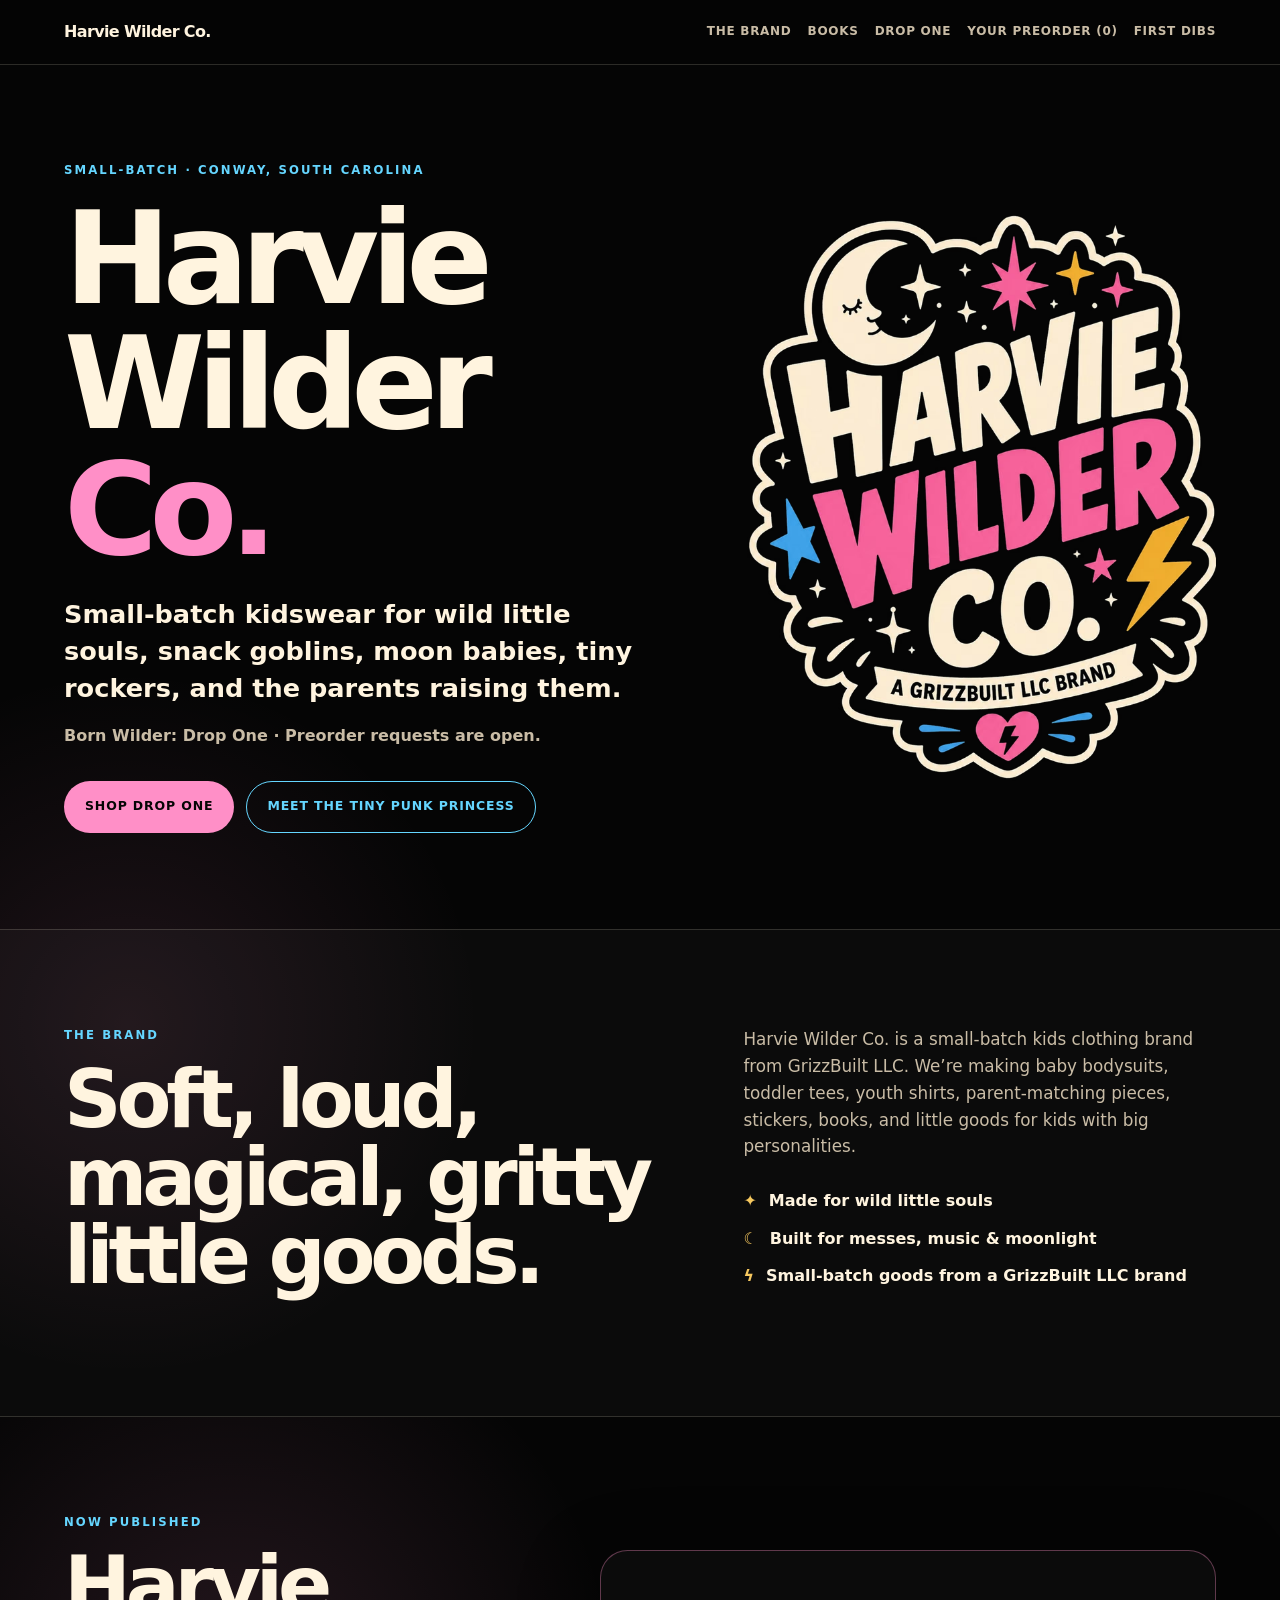
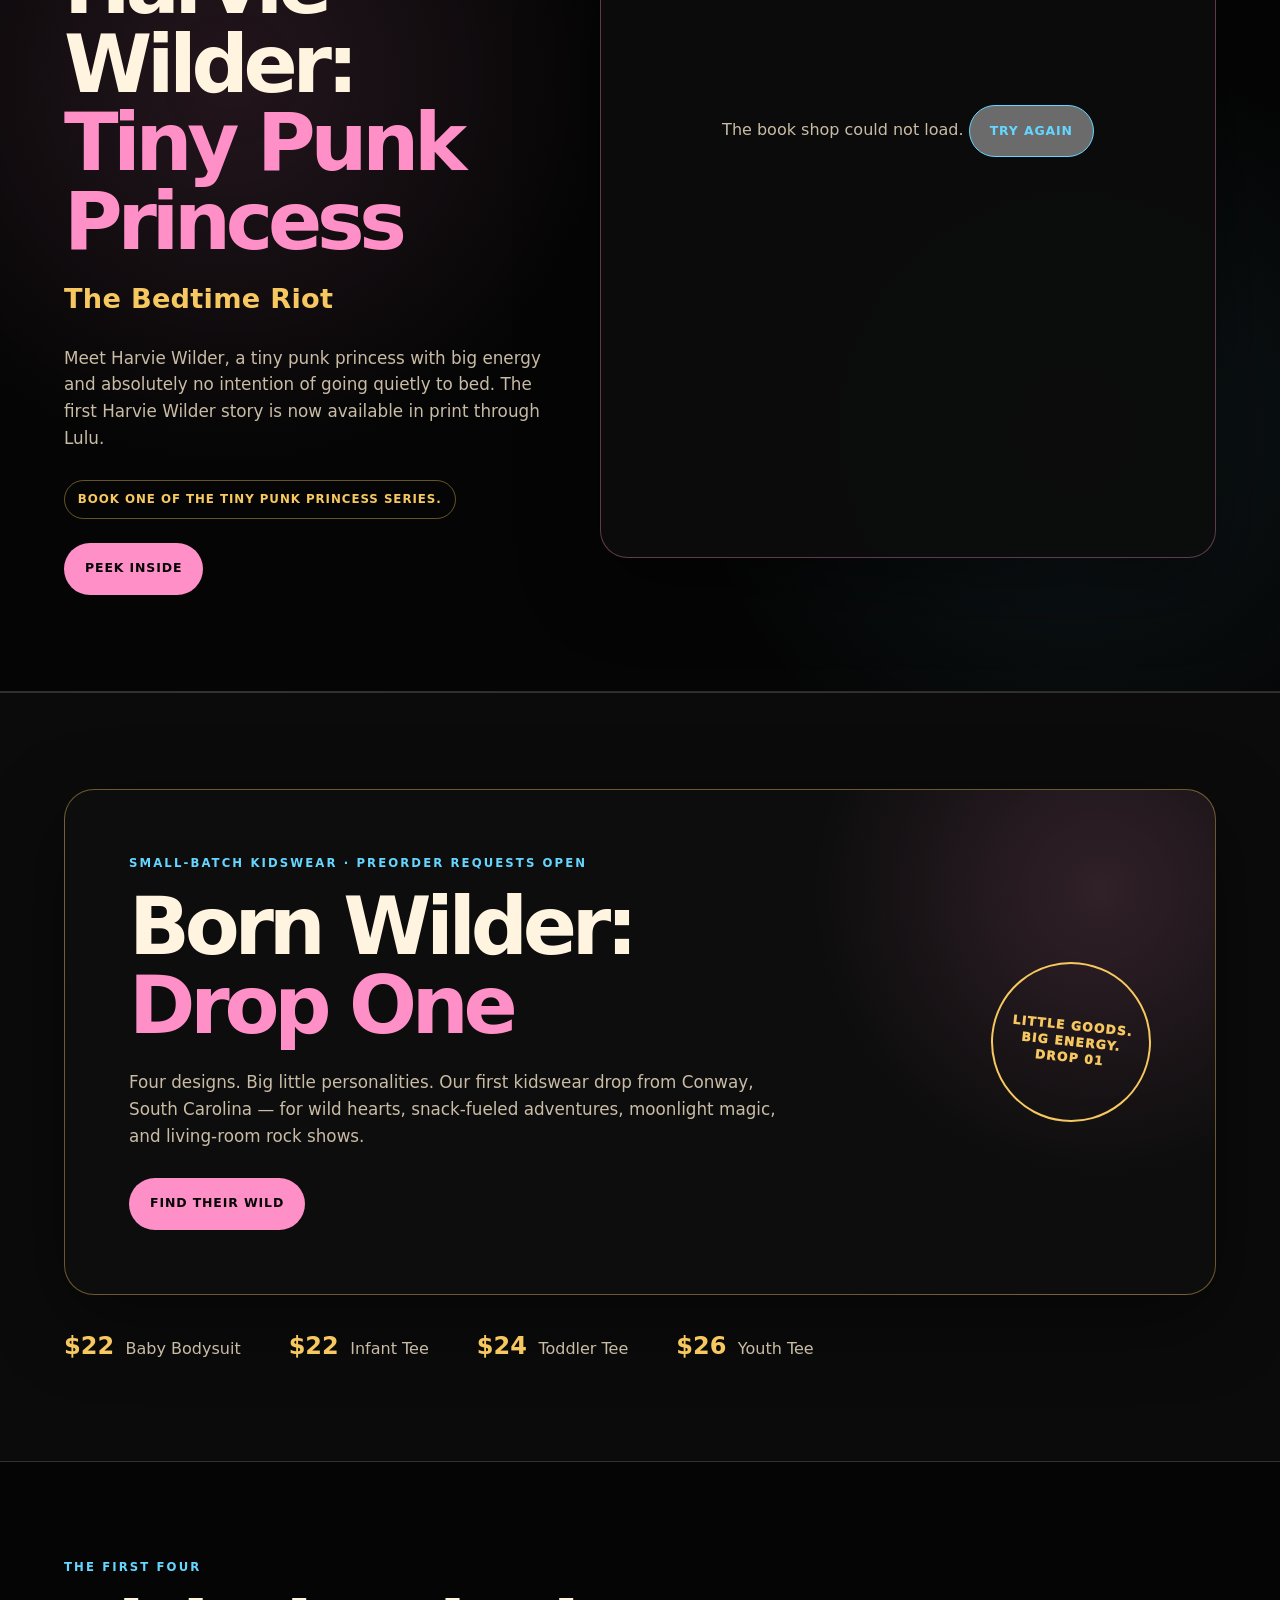
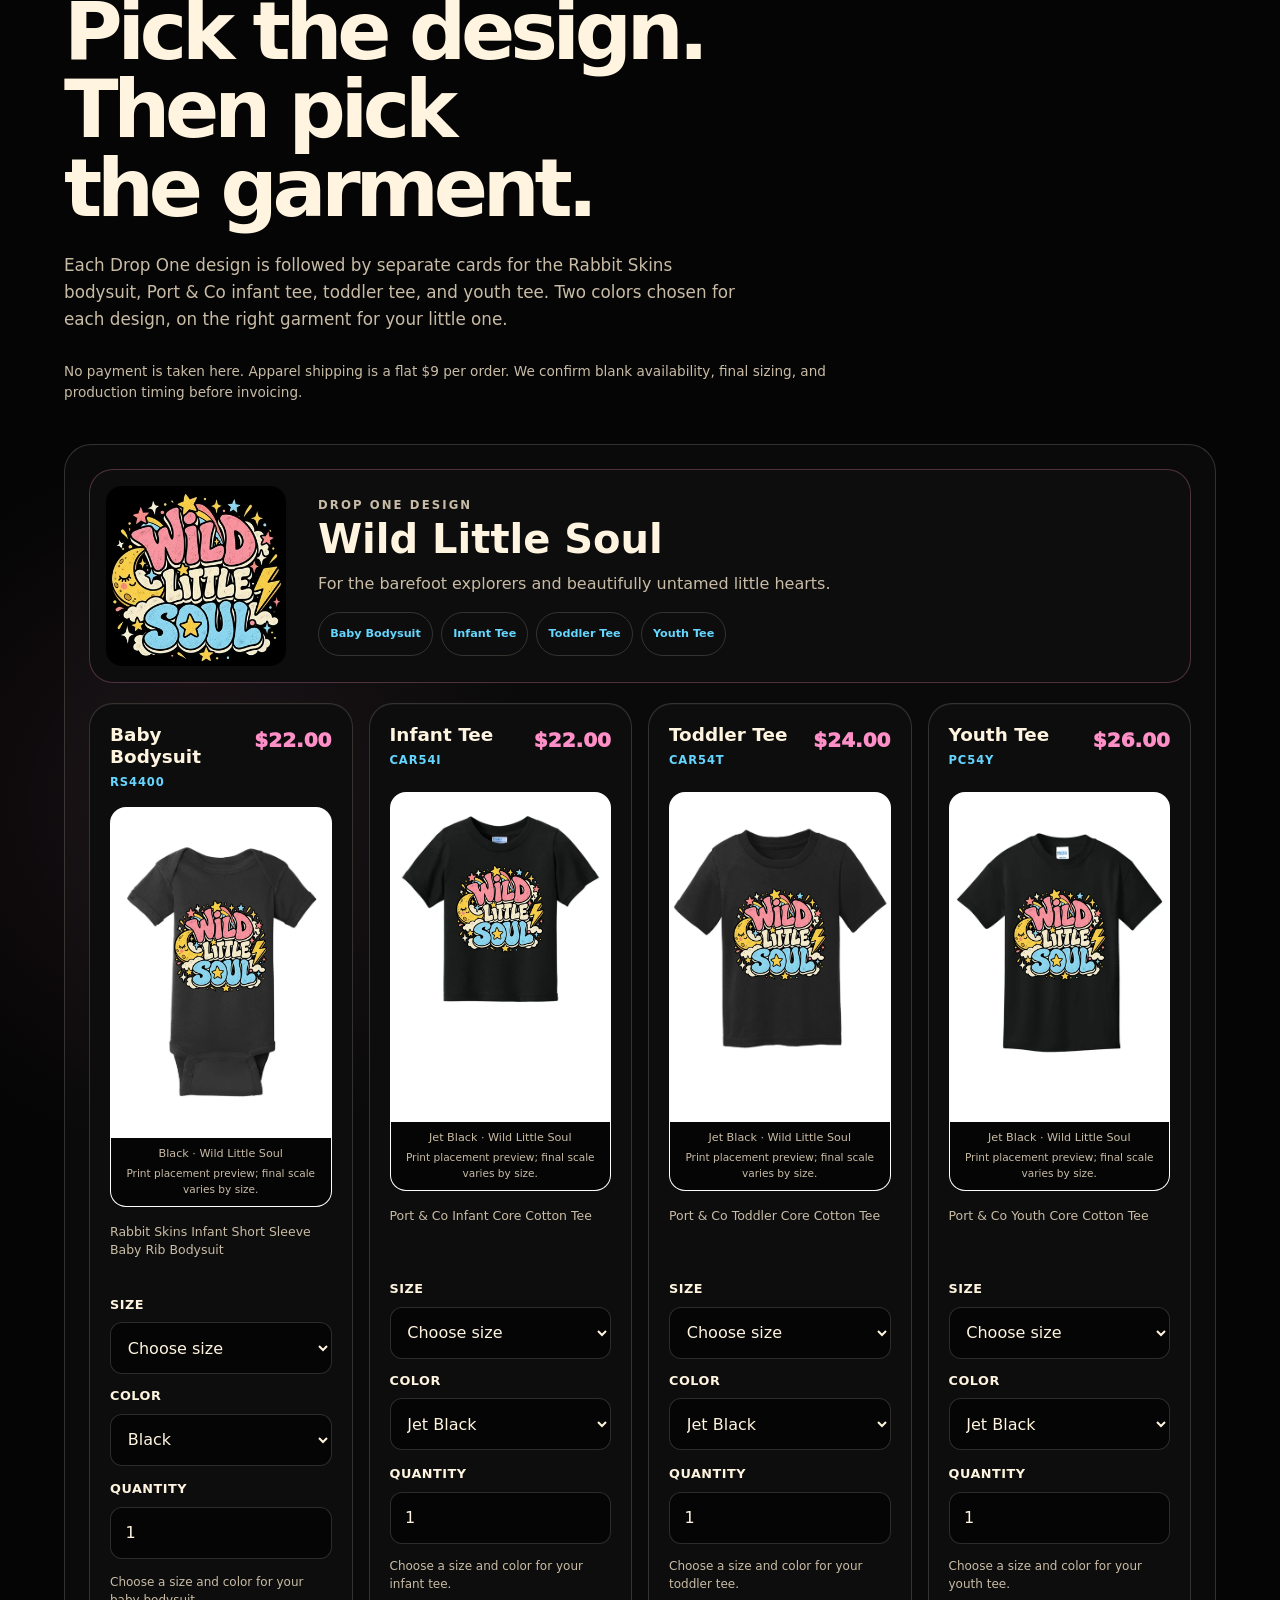
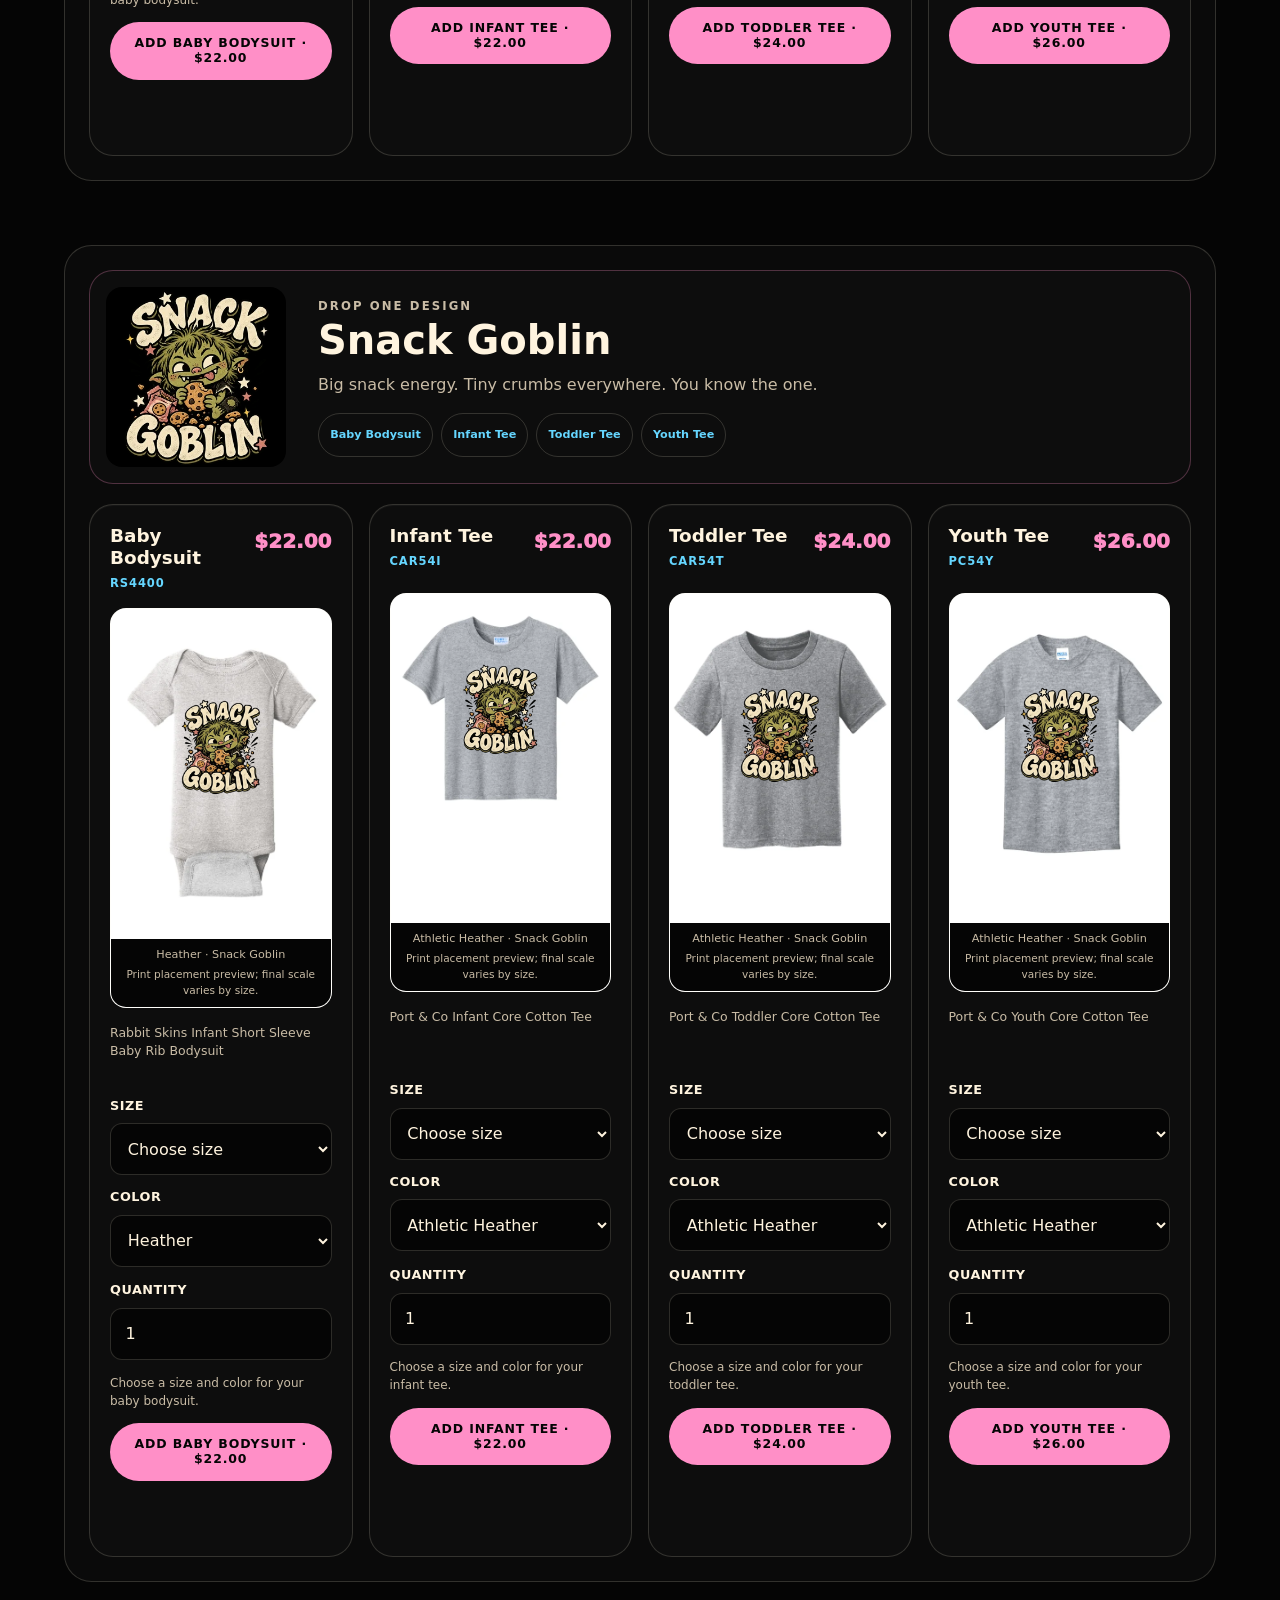
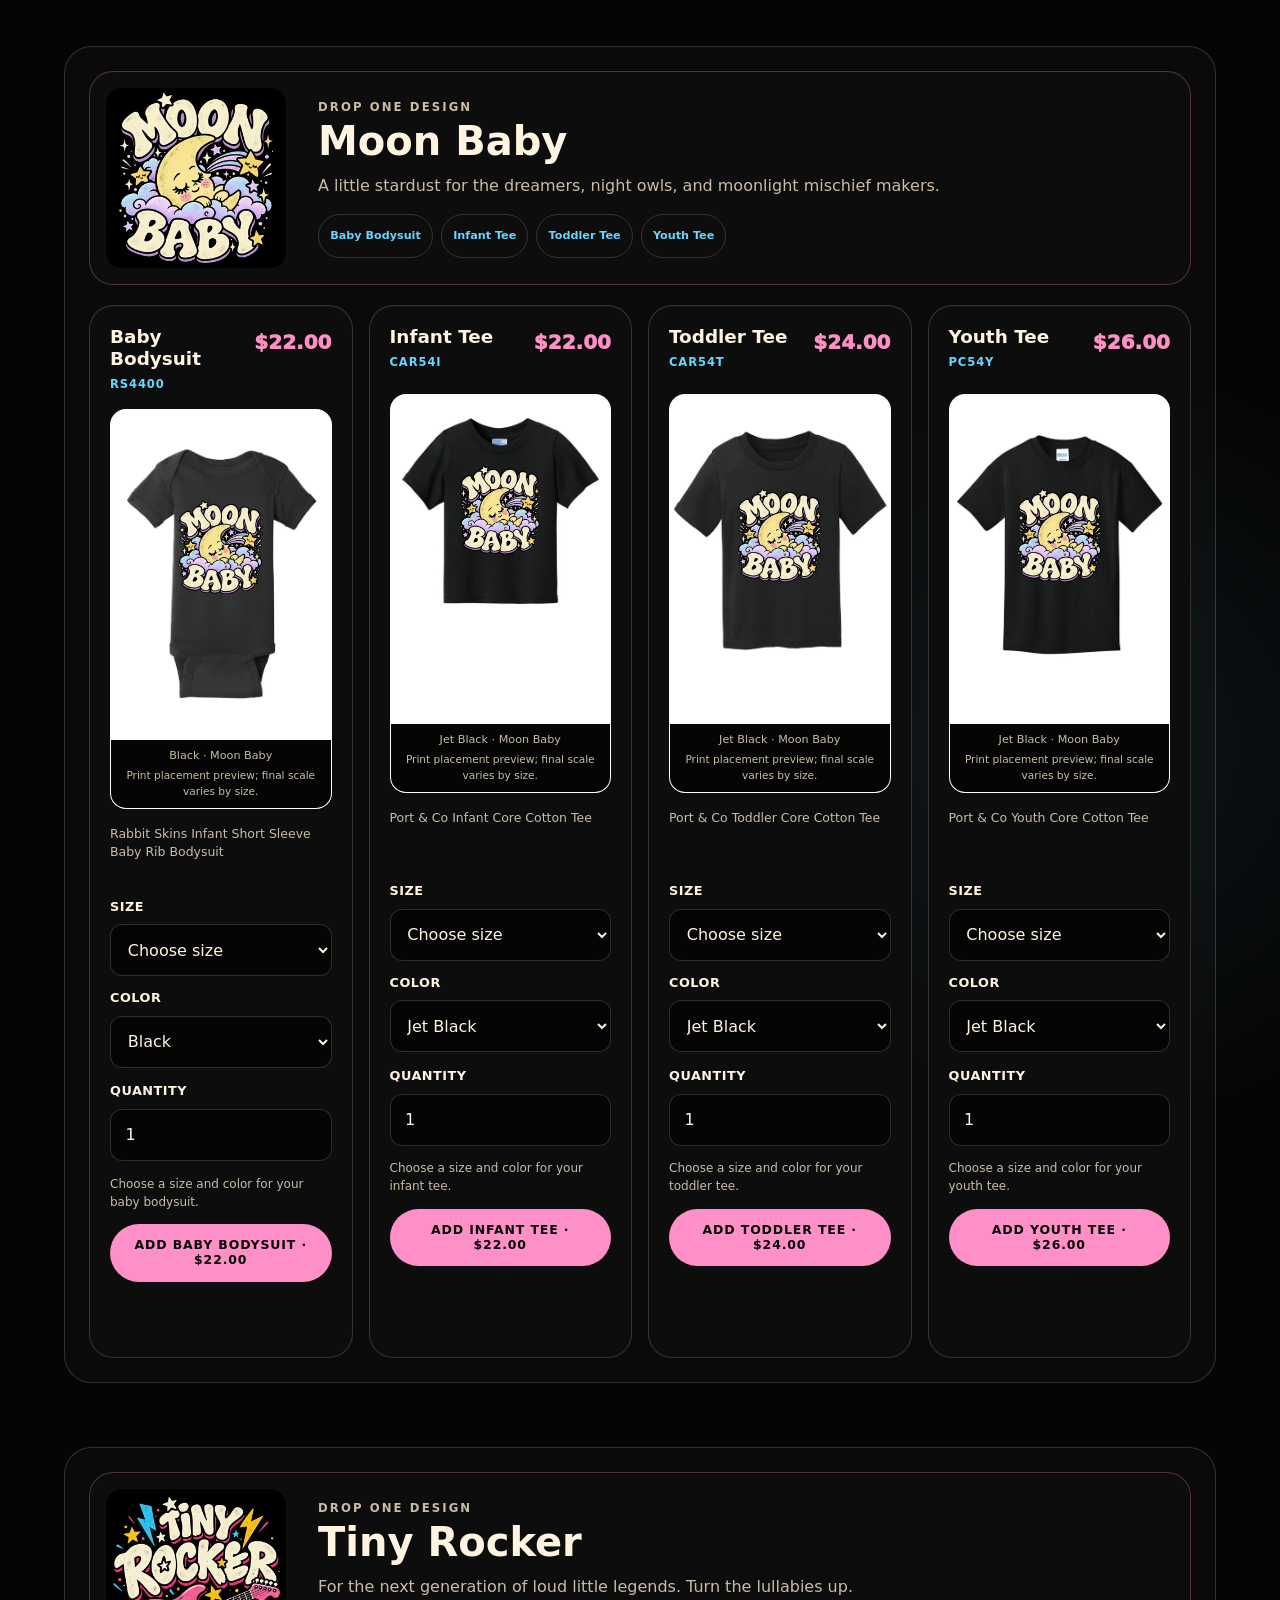
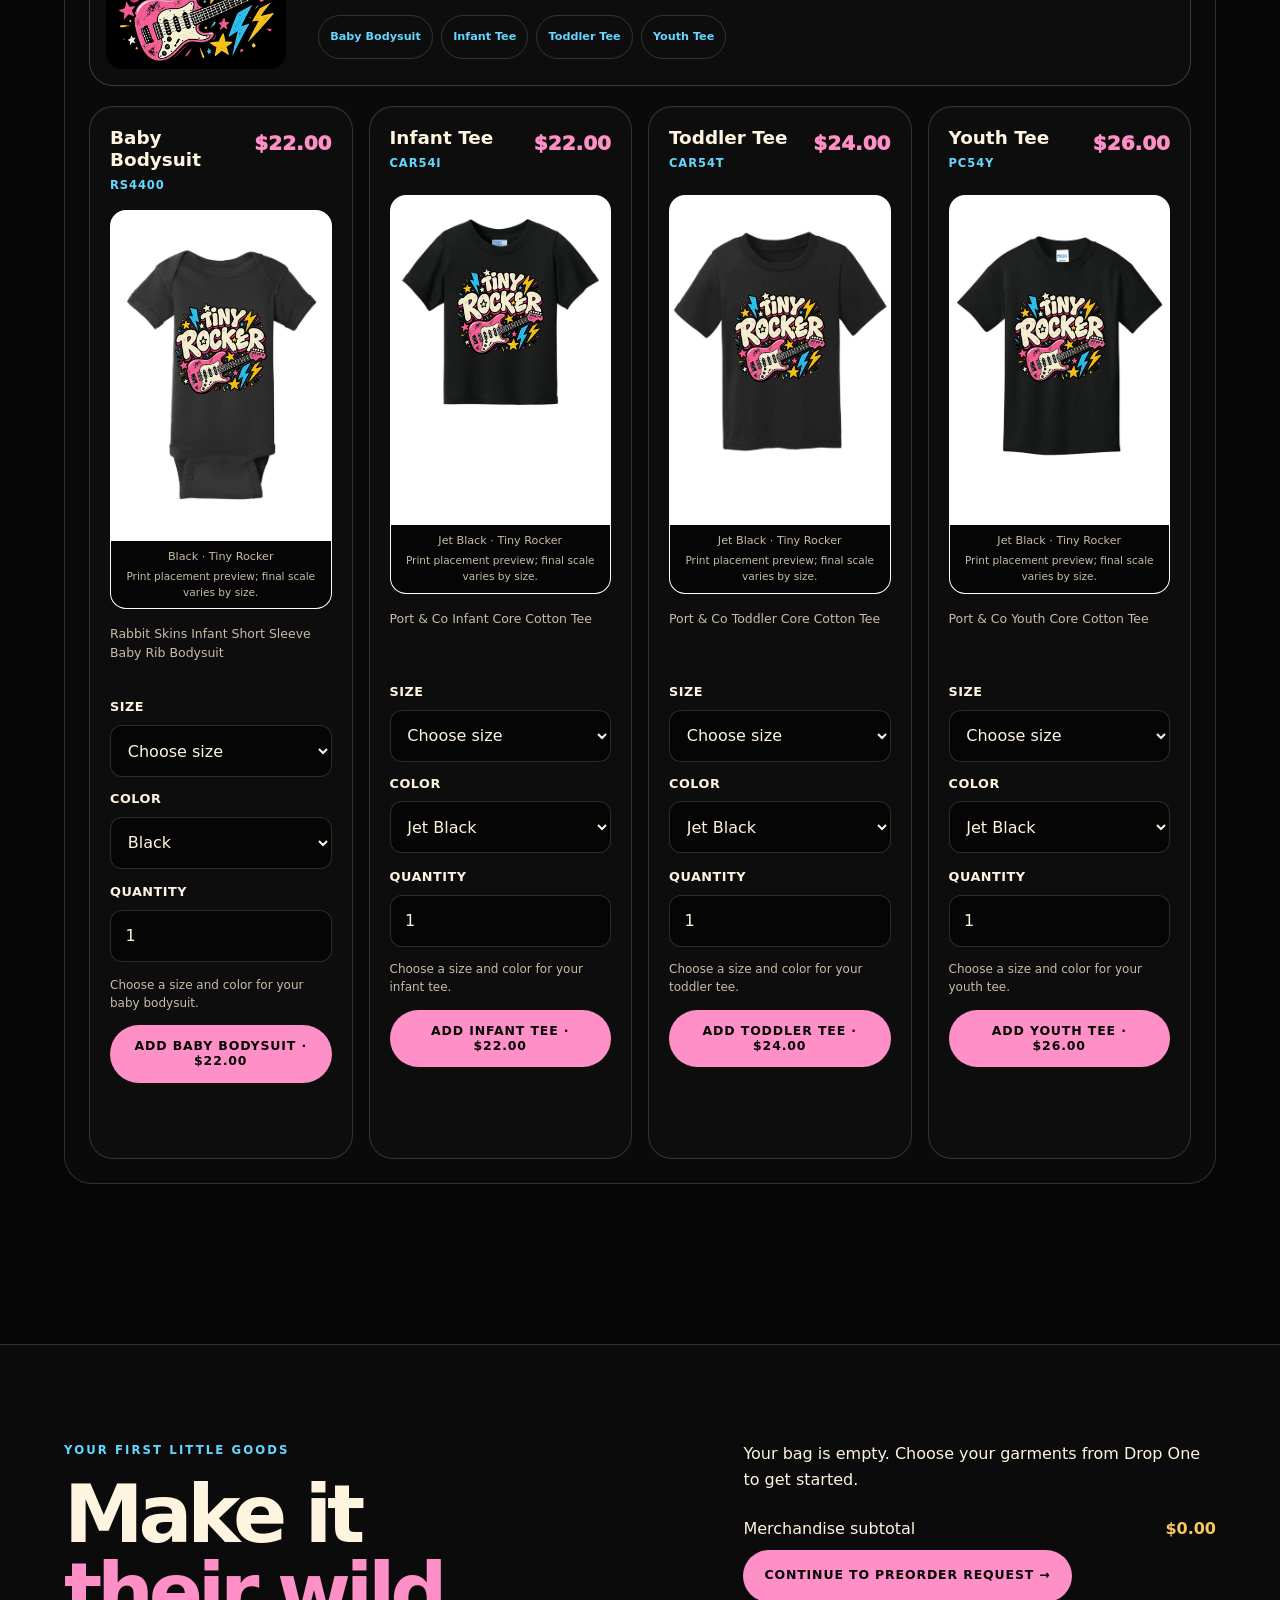
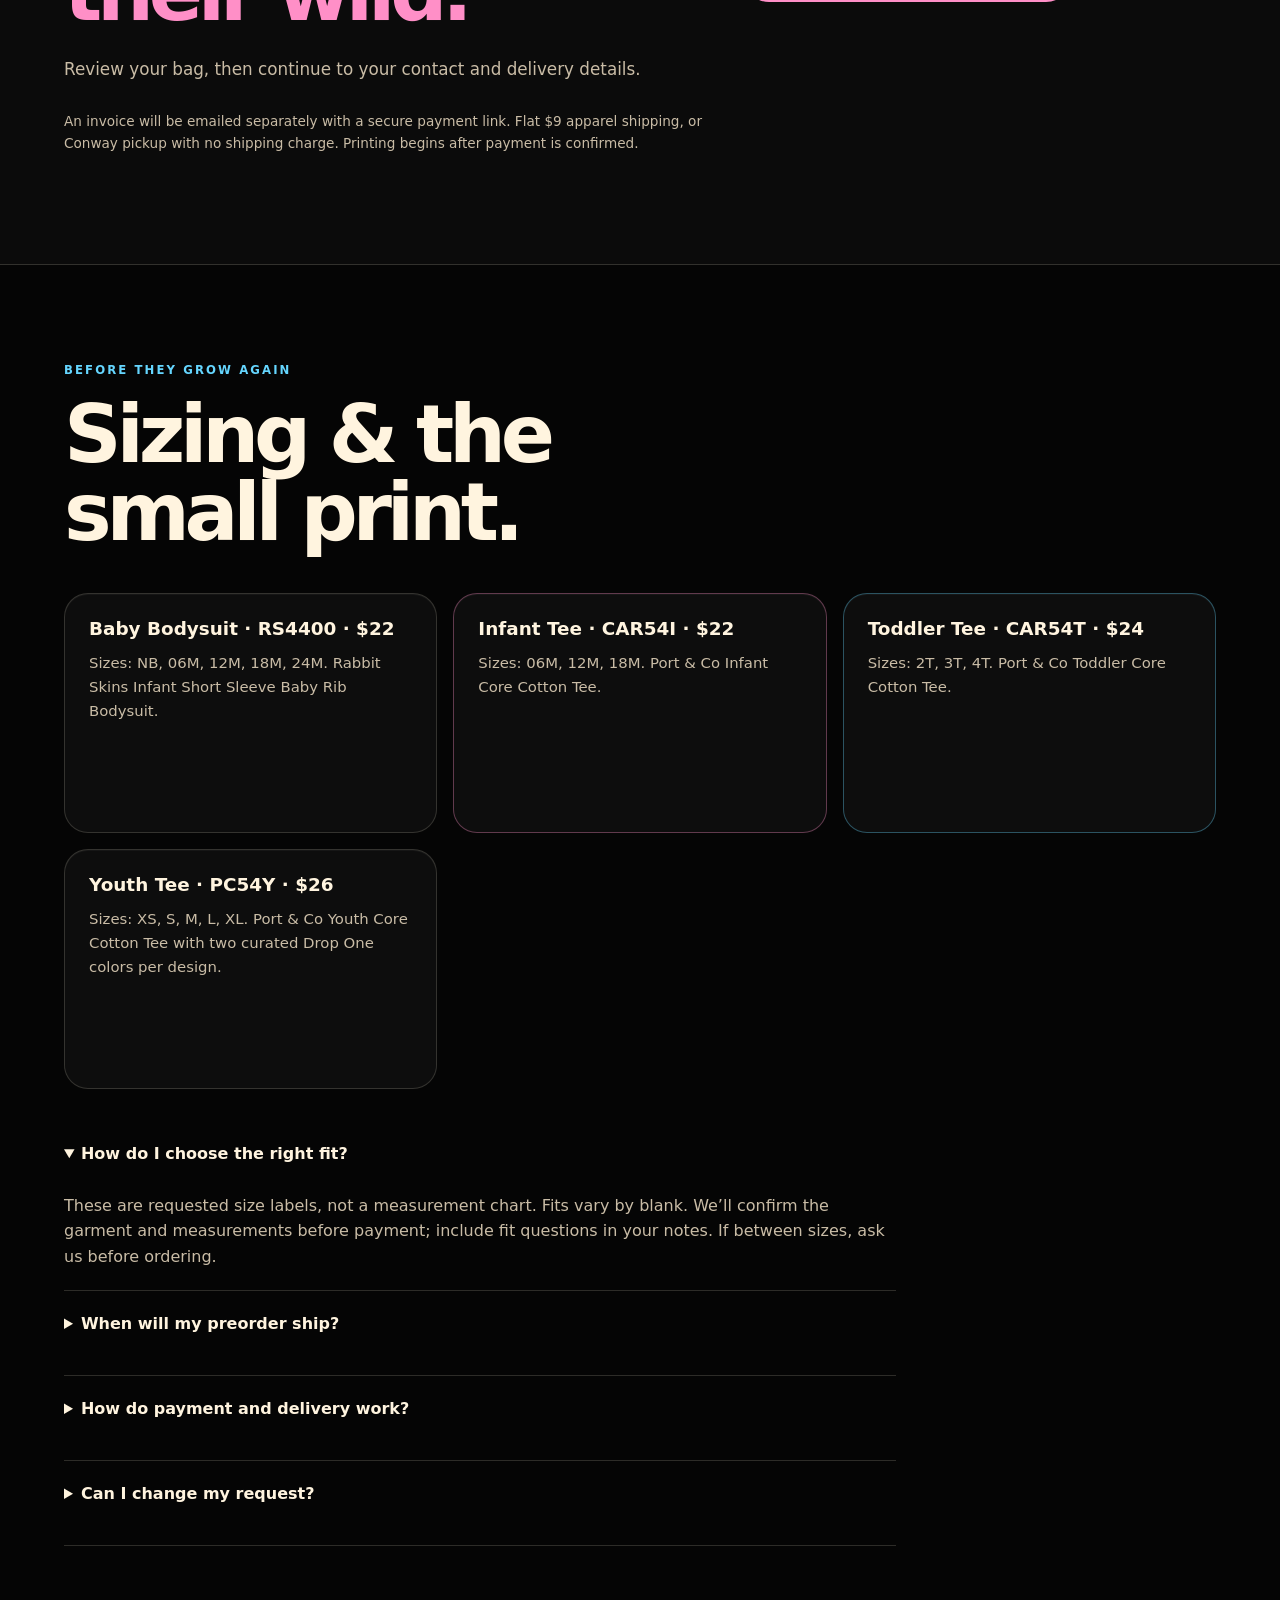
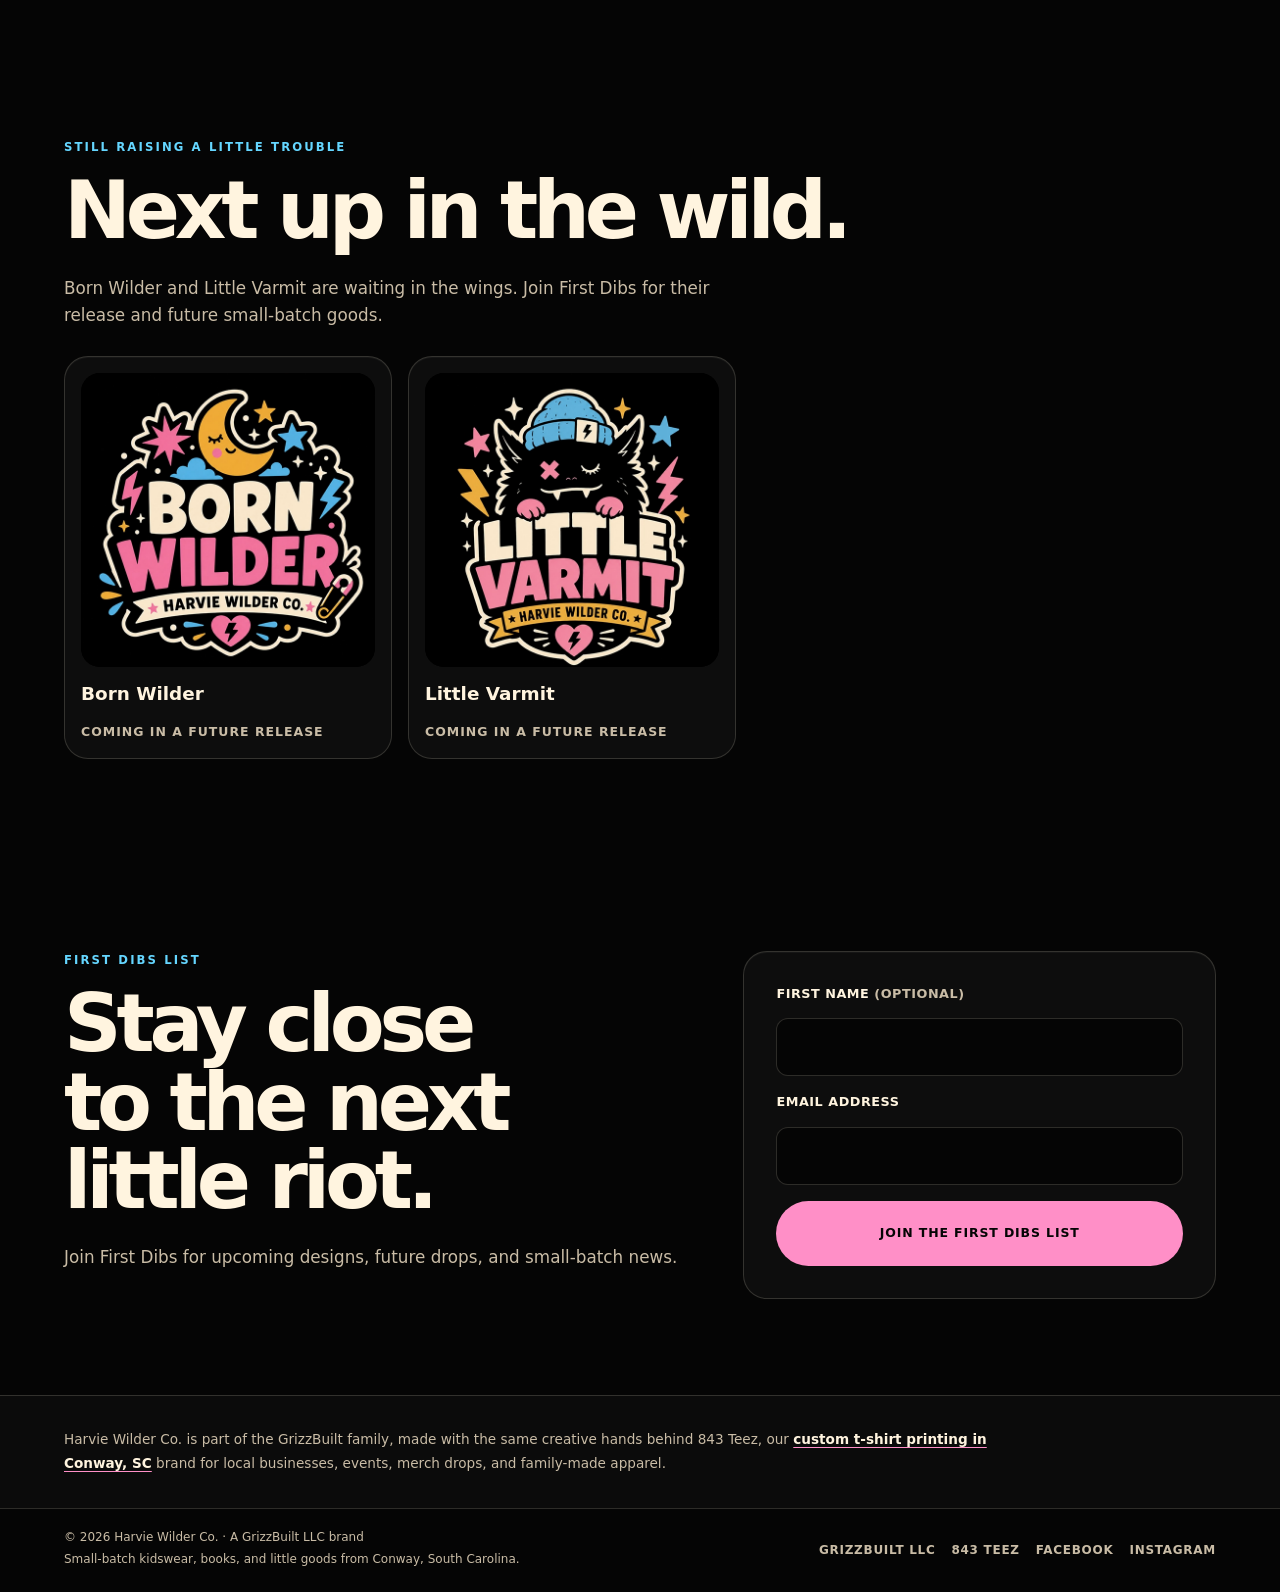
==== commit 8cb1306e: "Improve mobile loading with optimized images, deferred embeds and versioned caching" ====
--- a/index.html
+++ b/index.html
@@ -6,7 +6,8 @@
     <title>Harvie Wilder Co. | Small-Batch Kidswear &amp; Books</title>
     <meta name="description" content="Shop Born Wilder: Drop One baby bodysuits and infant, toddler &amp; youth tees. Small-batch kidswear and Tiny Punk Princess books from Conway, South Carolina.">
     <link rel="canonical" href="https://harviewilderco.com/">
-    <link rel="stylesheet" href="/styles.css?v=launch-seo-1">
+    <link rel="preload" as="image" type="image/avif" imagesrcset="/assets/optimized/brand-logo-480-952e5e240f.avif 480w, /assets/optimized/brand-logo-700-8eab30a918.avif 700w, /assets/optimized/brand-logo-1200-4a3a5aba76.avif 1200w" imagesizes="(max-width: 700px) min(92vw, 360px), 520px">
+    <link rel="stylesheet" href="/styles.css?v=54264c2ba694">
     <link rel="icon" href="/favicon.ico" sizes="any">
     <link rel="icon" href="/icon.svg" type="image/svg+xml">
     <link rel="apple-touch-icon" href="/apple-touch-icon.png">
@@ -20,9 +21,9 @@
     <meta property="og:image" content="https://harviewilderco.com/assets/harvie-wilder-drop-one-social.png"><meta property="og:image:secure_url" content="https://harviewilderco.com/assets/harvie-wilder-drop-one-social.png"><meta property="og:image:width" content="1200"><meta property="og:image:height" content="630"><meta property="og:image:type" content="image/png"><meta property="og:image:alt" content="Harvie Wilder Co. — Born Wilder: Drop One. Wild Little Soul, Snack Goblin, Moon Baby and Tiny Rocker. Preorder requests open.">
     <meta name="twitter:card" content="summary_large_image"><meta name="twitter:title" content="Born Wilder: Drop One | Harvie Wilder Co."><meta name="twitter:description" content="Preorder baby bodysuits and infant, toddler &amp; youth tees. Four designs. Small batches. Conway, South Carolina."><meta name="twitter:image" content="https://harviewilderco.com/assets/harvie-wilder-drop-one-social.png"><meta name="twitter:image:alt" content="Harvie Wilder Co. — Born Wilder: Drop One. Preorder requests open.">
     <meta name="robots" content="index, follow, max-image-preview:large">
-    <script async src="https://www.googletagmanager.com/gtag/js?id=G-0PB50EY0SQ"></script><script>window.dataLayer=window.dataLayer||[];function gtag(){dataLayer.push(arguments);}gtag("js",new Date());gtag("config","G-0PB50EY0SQ");</script>
-    <script defer src="https://js.lulu.com/lulu-buy.js"></script>
-    <script type="application/ld+json">{"@context":"https://schema.org","@graph":[{"@type":"Organization","@id":"https://harviewilderco.com/#organization","name":"Harvie Wilder Co.","url":"https://harviewilderco.com/","description":"Small-batch kidswear, books, and little goods from Conway, South Carolina.","logo":{"@type":"ImageObject","url":"https://harviewilderco.com/assets/harvie-wilder-logo-1200.webp","width":1200,"height":1399},"sameAs":["https://www.facebook.com/harviewilderco","https://www.instagram.com/harviewilderco"],"parentOrganization":{"@type":"Organization","name":"GrizzBuilt LLC","url":"https://grizzbuilt.com/"},"address":{"@type":"PostalAddress","addressLocality":"Conway","addressRegion":"South Carolina","addressCountry":"US"}},{"@type":"WebSite","@id":"https://harviewilderco.com/#website","url":"https://harviewilderco.com/","name":"Harvie Wilder Co.","publisher":{"@id":"https://harviewilderco.com/#organization"},"inLanguage":"en-US"},{"@type":"WebPage","@id":"https://harviewilderco.com/#webpage","url":"https://harviewilderco.com/","name":"Harvie Wilder Co. | Small-Batch Kidswear & Books","description":"Shop Born Wilder: Drop One baby bodysuits and infant, toddler & youth tees. Small-batch kidswear and Tiny Punk Princess books from Conway, South Carolina.","isPartOf":{"@id":"https://harviewilderco.com/#website"},"about":{"@id":"https://harviewilderco.com/#organization"},"inLanguage":"en-US","primaryImageOfPage":{"@type":"ImageObject","url":"https://harviewilderco.com/assets/harvie-wilder-drop-one-social.png","width":1200,"height":630},"mainEntity":{"@id":"https://harviewilderco.com/#drop-one-designs"}},{"@type":"ItemList","@id":"https://harviewilderco.com/#drop-one-designs","name":"Born Wilder: Drop One designs","numberOfItems":4,"itemListElement":[{"@type":"ListItem","position":1,"url":"https://harviewilderco.com/#wild-little-soul","name":"Wild Little Soul"},{"@type":"ListItem","position":2,"url":"https://harviewilderco.com/#snack-goblin","name":"Snack Goblin"},{"@type":"ListItem","position":3,"url":"https://harviewilderco.com/#moon-baby","name":"Moon Baby"},{"@type":"ListItem","position":4,"url":"https://harviewilderco.com/#tiny-rocker","name":"Tiny Rocker"}]},{"@type":"Book","@id":"https://harviewilderco.com/#bedtime-riot","name":"Harvie Wilder: Tiny Punk Princess — The Bedtime Riot","url":"https://harviewilderco.com/#books","inLanguage":"en","description":"Book One of the Tiny Punk Princess series. Harvie Wilder has big energy and absolutely no intention of going quietly to bed. Available in print through Lulu."}]}</script>
+    <script>window.dataLayer=window.dataLayer||[];function gtag(){dataLayer.push(arguments);}gtag("js",new Date());gtag("config","G-0PB50EY0SQ");</script>
+
+    <script type="application/ld+json">{"@context":"https://schema.org","@graph":[{"@type":"Organization","@id":"https://harviewilderco.com/#organization","name":"Harvie Wilder Co.","url":"https://harviewilderco.com/","description":"Small-batch kidswear, books, and little goods from Conway, South Carolina.","logo":{"@type":"ImageObject","url":"https://harviewilderco.com/assets/harvie-wilder-logo-1200.webp","width":1200,"height":1499},"sameAs":["https://www.facebook.com/harviewilderco","https://www.instagram.com/harviewilderco"],"parentOrganization":{"@type":"Organization","name":"GrizzBuilt LLC","url":"https://grizzbuilt.com/"},"address":{"@type":"PostalAddress","addressLocality":"Conway","addressRegion":"South Carolina","addressCountry":"US"}},{"@type":"WebSite","@id":"https://harviewilderco.com/#website","url":"https://harviewilderco.com/","name":"Harvie Wilder Co.","publisher":{"@id":"https://harviewilderco.com/#organization"},"inLanguage":"en-US"},{"@type":"WebPage","@id":"https://harviewilderco.com/#webpage","url":"https://harviewilderco.com/","name":"Harvie Wilder Co. | Small-Batch Kidswear & Books","description":"Shop Born Wilder: Drop One baby bodysuits and infant, toddler & youth tees. Small-batch kidswear and Tiny Punk Princess books from Conway, South Carolina.","isPartOf":{"@id":"https://harviewilderco.com/#website"},"about":{"@id":"https://harviewilderco.com/#organization"},"inLanguage":"en-US","primaryImageOfPage":{"@type":"ImageObject","url":"https://harviewilderco.com/assets/harvie-wilder-drop-one-social.png","width":1200,"height":630},"mainEntity":{"@id":"https://harviewilderco.com/#drop-one-designs"}},{"@type":"ItemList","@id":"https://harviewilderco.com/#drop-one-designs","name":"Born Wilder: Drop One designs","numberOfItems":4,"itemListElement":[{"@type":"ListItem","position":1,"url":"https://harviewilderco.com/#wild-little-soul","name":"Wild Little Soul"},{"@type":"ListItem","position":2,"url":"https://harviewilderco.com/#snack-goblin","name":"Snack Goblin"},{"@type":"ListItem","position":3,"url":"https://harviewilderco.com/#moon-baby","name":"Moon Baby"},{"@type":"ListItem","position":4,"url":"https://harviewilderco.com/#tiny-rocker","name":"Tiny Rocker"}]},{"@type":"Book","@id":"https://harviewilderco.com/#bedtime-riot","name":"Harvie Wilder: Tiny Punk Princess — The Bedtime Riot","url":"https://harviewilderco.com/#books","inLanguage":"en","description":"Book One of the Tiny Punk Princess series. Harvie Wilder has big energy and absolutely no intention of going quietly to bed. Available in print through Lulu."}]}</script>
     <style>
       .book-actions{display:flex;flex-wrap:wrap;gap:.75rem;margin-top:1.5rem}.preview-dialog{width:min(94vw,64rem);max-height:90vh;padding:0;border:1px solid rgb(255 244 223 / 22%);border-radius:1.5rem;background:#0d0d0d;color:#fff4df;box-shadow:0 1.5rem 5rem rgb(0 0 0 / 70%);overflow:hidden}.preview-dialog::backdrop{background:rgb(0 0 0 / 78%);backdrop-filter:blur(5px)}.preview-shell{position:relative;max-height:90vh;overflow:auto;padding:clamp(1.25rem,4vw,3rem)}.preview-close{position:sticky;top:0;z-index:2;float:right;width:2.75rem;height:2.75rem;border:1px solid rgb(255 244 223 / 20%);border-radius:50%;background:#050505;color:#fff4df;font-size:1.35rem;cursor:pointer}.preview-heading{padding-right:3.5rem}.preview-heading h2{font-size:clamp(2.2rem,7vw,4.5rem);margin-bottom:.75rem}.preview-heading p{max-width:42rem;color:#c9bca6}.preview-pages{display:grid;gap:1rem;margin-top:2rem}.preview-page{display:flex;flex-direction:column;align-items:center;gap:1.5rem;padding:0 0 2rem;overflow:hidden;border:1px solid rgb(255 244 223 / 16%);border-radius:1.25rem;background:#fff4df;color:#3f2941;text-align:center;box-shadow:inset 0 0 0 1rem rgb(255 255 255 / 20%)}.preview-page img{display:block;width:100%;height:auto;aspect-ratio:1/1;object-fit:contain}.preview-page p{max-width:30rem;margin:0;padding-inline:1.5rem;font-family:Georgia,"Times New Roman",serif;font-size:clamp(1.15rem,3vw,1.65rem);line-height:1.65}.preview-page strong{font-weight:800}.preview-finish{text-align:center;padding:2rem 0 0}.preview-finish p{color:#c9bca6}.preview-finish .button{margin-top:.5rem}@media(min-width:48rem){.preview-pages{grid-template-columns:repeat(2,1fr)}.preview-page:last-child{grid-column:1/-1;max-width:32rem;width:100%;margin-inline:auto}}@media(max-width:41.99rem){.book-actions{display:grid}.book-actions .button{width:100%}}
     </style>
@@ -31,11 +32,11 @@
     <a class="skip-link" href="#main-content">Skip to content</a>
     <header class="site-header"><div class="container header-inner"><a class="logo" href="/" aria-label="Harvie Wilder Co. home">Harvie Wilder Co.</a><nav aria-label="Main navigation"><a href="#the-brand">The Brand</a><a href="#books">Books</a><a href="#drop-one">Drop One</a><a href="/preorder.html">Your Preorder <span id="bag-count">(0)</span></a><a href="#first-dibs">First Dibs</a></nav></div></header>
     <main id="main-content">
-      <section class="hero section"><div class="container hero-inner"><div class="hero-copy"><p class="eyebrow">Small-batch · Conway, South Carolina</p><h1>Harvie Wilder <span>Co.</span></h1><p class="hero-tagline">Small-batch kidswear for wild little souls, snack goblins, moon babies, tiny rockers, and the parents raising them.</p><p class="hero-support">Born Wilder: Drop One · Preorder requests are open.</p><div class="button-row"><a class="button button-primary" href="#drop-one">Shop Drop One</a><a class="button button-secondary" href="#books">Meet the Tiny Punk Princess</a></div></div><img class="hero-logo" src="/assets/harvie-wilder-logo-700.webp" srcset="/assets/harvie-wilder-logo-700.webp 700w, /assets/harvie-wilder-logo-1200.webp 1200w" sizes="(max-width: 700px) 88vw, 520px" alt="Harvie Wilder Co. logo, a GrizzBuilt LLC brand" width="1200" height="1399" loading="eager" fetchpriority="high" decoding="async"></div></section>
+      <section class="hero section"><div class="container hero-inner"><div class="hero-copy"><p class="eyebrow">Small-batch · Conway, South Carolina</p><h1>Harvie Wilder <span>Co.</span></h1><p class="hero-tagline">Small-batch kidswear for wild little souls, snack goblins, moon babies, tiny rockers, and the parents raising them.</p><p class="hero-support">Born Wilder: Drop One · Preorder requests are open.</p><div class="button-row"><a class="button button-primary" href="#drop-one">Shop Drop One</a><a class="button button-secondary" href="#books">Meet the Tiny Punk Princess</a></div></div><picture><source type="image/avif" srcset="/assets/optimized/brand-logo-480-952e5e240f.avif 480w, /assets/optimized/brand-logo-700-8eab30a918.avif 700w, /assets/optimized/brand-logo-1200-4a3a5aba76.avif 1200w" sizes="(max-width: 700px) min(92vw, 360px), 520px"><img class="hero-logo" src="/assets/optimized/brand-logo-700-cc9f526c06.webp" srcset="/assets/optimized/brand-logo-480-5465abf8af.webp 480w, /assets/optimized/brand-logo-700-cc9f526c06.webp 700w, /assets/optimized/brand-logo-1200-8d9d0ffd1e.webp 1200w" sizes="(max-width: 700px) min(92vw, 360px), 520px" alt="Harvie Wilder Co. logo, a GrizzBuilt LLC brand" width="1200" height="1499" loading="eager" fetchpriority="high" decoding="async"></picture></div></section>
       <section class="section story-section" id="the-brand"><div class="container split-layout"><div><p class="section-kicker">The Brand</p><h2>Soft, loud, magical, gritty little goods.</h2></div><div><p class="lead">Harvie Wilder Co. is a small-batch kids clothing brand from GrizzBuilt LLC. We’re making baby bodysuits, toddler tees, youth shirts, parent-matching pieces, stickers, books, and little goods for kids with big personalities.</p><ul class="pillar-list"><li><span aria-hidden="true">✦</span> Made for wild little souls</li><li><span aria-hidden="true">☾</span> Built for messes, music &amp; moonlight</li><li><span aria-hidden="true">ϟ</span> Small-batch goods from a GrizzBuilt LLC brand</li></ul></div></div></section>
-      <section class="section books-section" id="books"><div class="container book-layout"><div class="book-copy"><p class="section-kicker">Now Published</p><h2>Harvie Wilder: <span>Tiny Punk Princess</span></h2><p class="book-subtitle">The Bedtime Riot</p><p class="lead">Meet Harvie Wilder, a tiny punk princess with big energy and absolutely no intention of going quietly to bed. The first Harvie Wilder story is now available in print through Lulu.</p><p class="book-series-note">Book One of the Tiny Punk Princess series.</p><div class="book-actions"><button class="button button-primary" type="button" id="peek-inside">Peek Inside</button></div></div><div class="book-buy-card" aria-label="Buy Harvie Wilder: Tiny Punk Princess — The Bedtime Riot"><lulu-buy-button buy-button-id="1864e697-645f-49e1-90ef-84f9c63bfdae" variant="product-preview"></lulu-buy-button></div></div></section>
+      <section class="section books-section" id="books"><div class="container book-layout"><div class="book-copy"><p class="section-kicker">Now Published</p><h2>Harvie Wilder: <span>Tiny Punk Princess</span></h2><p class="book-subtitle">The Bedtime Riot</p><p class="lead">Meet Harvie Wilder, a tiny punk princess with big energy and absolutely no intention of going quietly to bed. The first Harvie Wilder story is now available in print through Lulu.</p><p class="book-series-note">Book One of the Tiny Punk Princess series.</p><div class="book-actions"><button class="button button-primary" type="button" id="peek-inside">Peek Inside</button></div></div><div class="book-buy-card" aria-label="Buy Harvie Wilder: Tiny Punk Princess — The Bedtime Riot"><p class="book-load-status" role="status">Loading the book shop…</p><lulu-buy-button buy-button-id="1864e697-645f-49e1-90ef-84f9c63bfdae" variant="product-preview"></lulu-buy-button></div></div></section>
       <section class="section drop-section" id="drop-one"><div class="container"><div class="drop-card"><div><p class="section-kicker">Small-batch kidswear · Preorder requests open</p><h2>Born Wilder: <span>Drop One</span></h2><p class="lead">Four designs. Big little personalities. Our first kidswear drop from Conway, South Carolina — for wild hearts, snack-fueled adventures, moonlight magic, and living-room rock shows.</p><a class="button button-primary" href="#drop-preview">Find their wild</a></div><p class="sticker-badge">Little goods.<br>Big energy.<br>Drop 01</p></div><div class="launch-facts"><p><strong>$22</strong> Baby Bodysuit</p><p><strong>$22</strong> Infant Tee</p><p><strong>$24</strong> Toddler Tee</p><p><strong>$26</strong> Youth Tee</p></div></div></section>
-      <section class="section drop-preview-section" id="drop-preview"><div class="container">
+      <section class="section drop-preview-section" id="drop-preview"><div class="container" data-rendered="true">
       <div class="drop-shop-intro">
         <p class="section-kicker">The first four</p>
         <h2>Pick the design. Then pick the garment.</h2>
@@ -45,7 +46,7 @@
 
       <section id="wild-little-soul" class="design-product-block" aria-labelledby="wild-little-soul-title">
         <article class="design-card">
-          <img src="/assets/drop-one/wild-little-soul.webp" alt="Wild Little Soul Drop One artwork" width="600" height="600" loading="lazy" decoding="async">
+          <img src="/assets/optimized/wild-little-soul-320-53c1174c8b.webp" srcset="/assets/optimized/wild-little-soul-320-53c1174c8b.webp 320w, /assets/optimized/wild-little-soul-480-674249dbf0.webp 480w, /assets/optimized/wild-little-soul-768-273beca577.webp 768w" sizes="(min-width: 70rem) 180px, (min-width: 42rem) 220px, 240px" alt="Wild Little Soul Drop One artwork" width="320" height="320" loading="lazy" decoding="async">
           <div>
             <p class="section-kicker">Drop One Design</p>
             <h3 id="wild-little-soul-title">Wild Little Soul</h3>
@@ -65,7 +66,7 @@
         <figure class="garment-photo printed-preview bodysuit">
           <div class="garment-mockup">
             <img class="mockup-blank" src="/assets/garments/rs4400-black.webp" alt="RS4400 Baby Bodysuit in Black, with Wild Little Soul print preview" width="493" height="740" loading="lazy" decoding="async">
-            <img class="mockup-print" src="/assets/drop-one/wild-little-soul.webp" alt="" width="1254" height="1254" loading="lazy" decoding="async">
+            <img class="mockup-print" src="/assets/optimized/wild-little-soul-320-53c1174c8b.webp" alt="" width="320" height="320" loading="lazy" decoding="async">
           </div>
           <figcaption>Black · Wild Little Soul<span>Print placement preview; final scale varies by size.</span></figcaption>
         </figure>
@@ -90,7 +91,7 @@
         <figure class="garment-photo printed-preview infant">
           <div class="garment-mockup">
             <img class="mockup-blank" src="/assets/garments/car54i-jetblack.webp" alt="CAR54I Infant Tee in Jet Black, with Wild Little Soul print preview" width="493" height="740" loading="lazy" decoding="async">
-            <img class="mockup-print" src="/assets/drop-one/wild-little-soul.webp" alt="" width="1254" height="1254" loading="lazy" decoding="async">
+            <img class="mockup-print" src="/assets/optimized/wild-little-soul-320-53c1174c8b.webp" alt="" width="320" height="320" loading="lazy" decoding="async">
           </div>
           <figcaption>Jet Black · Wild Little Soul<span>Print placement preview; final scale varies by size.</span></figcaption>
         </figure>
@@ -115,7 +116,7 @@
         <figure class="garment-photo printed-preview toddler">
           <div class="garment-mockup">
             <img class="mockup-blank" src="/assets/garments/car54t-jetblack.webp" alt="CAR54T Toddler Tee in Jet Black, with Wild Little Soul print preview" width="493" height="740" loading="lazy" decoding="async">
-            <img class="mockup-print" src="/assets/drop-one/wild-little-soul.webp" alt="" width="1254" height="1254" loading="lazy" decoding="async">
+            <img class="mockup-print" src="/assets/optimized/wild-little-soul-320-53c1174c8b.webp" alt="" width="320" height="320" loading="lazy" decoding="async">
           </div>
           <figcaption>Jet Black · Wild Little Soul<span>Print placement preview; final scale varies by size.</span></figcaption>
         </figure>
@@ -140,7 +141,7 @@
         <figure class="garment-photo printed-preview youth">
           <div class="garment-mockup">
             <img class="mockup-blank" src="/assets/garments/pc54y-jetblack.webp" alt="PC54Y Youth Tee in Jet Black, with Wild Little Soul print preview" width="493" height="740" loading="lazy" decoding="async">
-            <img class="mockup-print" src="/assets/drop-one/wild-little-soul.webp" alt="" width="1254" height="1254" loading="lazy" decoding="async">
+            <img class="mockup-print" src="/assets/optimized/wild-little-soul-320-53c1174c8b.webp" alt="" width="320" height="320" loading="lazy" decoding="async">
           </div>
           <figcaption>Jet Black · Wild Little Soul<span>Print placement preview; final scale varies by size.</span></figcaption>
         </figure>
@@ -160,7 +161,7 @@
       </section>
       <section id="snack-goblin" class="design-product-block" aria-labelledby="snack-goblin-title">
         <article class="design-card">
-          <img src="/assets/drop-one/snack-goblin.webp" alt="Snack Goblin Drop One artwork" width="600" height="600" loading="lazy" decoding="async">
+          <img src="/assets/optimized/snack-goblin-320-4ba07472ea.webp" srcset="/assets/optimized/snack-goblin-320-4ba07472ea.webp 320w, /assets/optimized/snack-goblin-480-b23706e7a6.webp 480w, /assets/optimized/snack-goblin-768-4f9fea7694.webp 768w" sizes="(min-width: 70rem) 180px, (min-width: 42rem) 220px, 240px" alt="Snack Goblin Drop One artwork" width="320" height="320" loading="lazy" decoding="async">
           <div>
             <p class="section-kicker">Drop One Design</p>
             <h3 id="snack-goblin-title">Snack Goblin</h3>
@@ -180,7 +181,7 @@
         <figure class="garment-photo printed-preview bodysuit">
           <div class="garment-mockup">
             <img class="mockup-blank" src="/assets/garments/rs4400-heather.webp" alt="RS4400 Baby Bodysuit in Heather, with Snack Goblin print preview" width="493" height="740" loading="lazy" decoding="async">
-            <img class="mockup-print" src="/assets/drop-one/snack-goblin.webp" alt="" width="1254" height="1254" loading="lazy" decoding="async">
+            <img class="mockup-print" src="/assets/optimized/snack-goblin-320-4ba07472ea.webp" alt="" width="320" height="320" loading="lazy" decoding="async">
           </div>
           <figcaption>Heather · Snack Goblin<span>Print placement preview; final scale varies by size.</span></figcaption>
         </figure>
@@ -205,7 +206,7 @@
         <figure class="garment-photo printed-preview infant">
           <div class="garment-mockup">
             <img class="mockup-blank" src="/assets/garments/car54i-athheather.webp" alt="CAR54I Infant Tee in Athletic Heather, with Snack Goblin print preview" width="493" height="740" loading="lazy" decoding="async">
-            <img class="mockup-print" src="/assets/drop-one/snack-goblin.webp" alt="" width="1254" height="1254" loading="lazy" decoding="async">
+            <img class="mockup-print" src="/assets/optimized/snack-goblin-320-4ba07472ea.webp" alt="" width="320" height="320" loading="lazy" decoding="async">
           </div>
           <figcaption>Athletic Heather · Snack Goblin<span>Print placement preview; final scale varies by size.</span></figcaption>
         </figure>
@@ -230,7 +231,7 @@
         <figure class="garment-photo printed-preview toddler">
           <div class="garment-mockup">
             <img class="mockup-blank" src="/assets/garments/car54t-athheather.webp" alt="CAR54T Toddler Tee in Athletic Heather, with Snack Goblin print preview" width="493" height="740" loading="lazy" decoding="async">
-            <img class="mockup-print" src="/assets/drop-one/snack-goblin.webp" alt="" width="1254" height="1254" loading="lazy" decoding="async">
+            <img class="mockup-print" src="/assets/optimized/snack-goblin-320-4ba07472ea.webp" alt="" width="320" height="320" loading="lazy" decoding="async">
           </div>
           <figcaption>Athletic Heather · Snack Goblin<span>Print placement preview; final scale varies by size.</span></figcaption>
         </figure>
@@ -255,7 +256,7 @@
         <figure class="garment-photo printed-preview youth">
           <div class="garment-mockup">
             <img class="mockup-blank" src="/assets/garments/pc54y-athheather.webp" alt="PC54Y Youth Tee in Athletic Heather, with Snack Goblin print preview" width="493" height="740" loading="lazy" decoding="async">
-            <img class="mockup-print" src="/assets/drop-one/snack-goblin.webp" alt="" width="1254" height="1254" loading="lazy" decoding="async">
+            <img class="mockup-print" src="/assets/optimized/snack-goblin-320-4ba07472ea.webp" alt="" width="320" height="320" loading="lazy" decoding="async">
           </div>
           <figcaption>Athletic Heather · Snack Goblin<span>Print placement preview; final scale varies by size.</span></figcaption>
         </figure>
@@ -275,7 +276,7 @@
       </section>
       <section id="moon-baby" class="design-product-block" aria-labelledby="moon-baby-title">
         <article class="design-card">
-          <img src="/assets/drop-one/moon-baby.webp" alt="Moon Baby Drop One artwork" width="600" height="600" loading="lazy" decoding="async">
+          <img src="/assets/optimized/moon-baby-320-8adf233d0c.webp" srcset="/assets/optimized/moon-baby-320-8adf233d0c.webp 320w, /assets/optimized/moon-baby-480-c86734bc95.webp 480w, /assets/optimized/moon-baby-768-ca7d0beaf6.webp 768w" sizes="(min-width: 70rem) 180px, (min-width: 42rem) 220px, 240px" alt="Moon Baby Drop One artwork" width="320" height="320" loading="lazy" decoding="async">
           <div>
             <p class="section-kicker">Drop One Design</p>
             <h3 id="moon-baby-title">Moon Baby</h3>
@@ -295,7 +296,7 @@
         <figure class="garment-photo printed-preview bodysuit">
           <div class="garment-mockup">
             <img class="mockup-blank" src="/assets/garments/rs4400-black.webp" alt="RS4400 Baby Bodysuit in Black, with Moon Baby print preview" width="493" height="740" loading="lazy" decoding="async">
-            <img class="mockup-print" src="/assets/drop-one/moon-baby.webp" alt="" width="1254" height="1254" loading="lazy" decoding="async">
+            <img class="mockup-print" src="/assets/optimized/moon-baby-320-8adf233d0c.webp" alt="" width="320" height="320" loading="lazy" decoding="async">
           </div>
           <figcaption>Black · Moon Baby<span>Print placement preview; final scale varies by size.</span></figcaption>
         </figure>
@@ -320,7 +321,7 @@
         <figure class="garment-photo printed-preview infant">
           <div class="garment-mockup">
             <img class="mockup-blank" src="/assets/garments/car54i-jetblack.webp" alt="CAR54I Infant Tee in Jet Black, with Moon Baby print preview" width="493" height="740" loading="lazy" decoding="async">
-            <img class="mockup-print" src="/assets/drop-one/moon-baby.webp" alt="" width="1254" height="1254" loading="lazy" decoding="async">
+            <img class="mockup-print" src="/assets/optimized/moon-baby-320-8adf233d0c.webp" alt="" width="320" height="320" loading="lazy" decoding="async">
           </div>
           <figcaption>Jet Black · Moon Baby<span>Print placement preview; final scale varies by size.</span></figcaption>
         </figure>
@@ -345,7 +346,7 @@
         <figure class="garment-photo printed-preview toddler">
           <div class="garment-mockup">
             <img class="mockup-blank" src="/assets/garments/car54t-jetblack.webp" alt="CAR54T Toddler Tee in Jet Black, with Moon Baby print preview" width="493" height="740" loading="lazy" decoding="async">
-            <img class="mockup-print" src="/assets/drop-one/moon-baby.webp" alt="" width="1254" height="1254" loading="lazy" decoding="async">
+            <img class="mockup-print" src="/assets/optimized/moon-baby-320-8adf233d0c.webp" alt="" width="320" height="320" loading="lazy" decoding="async">
           </div>
           <figcaption>Jet Black · Moon Baby<span>Print placement preview; final scale varies by size.</span></figcaption>
         </figure>
@@ -370,7 +371,7 @@
         <figure class="garment-photo printed-preview youth">
           <div class="garment-mockup">
             <img class="mockup-blank" src="/assets/garments/pc54y-jetblack.webp" alt="PC54Y Youth Tee in Jet Black, with Moon Baby print preview" width="493" height="740" loading="lazy" decoding="async">
-            <img class="mockup-print" src="/assets/drop-one/moon-baby.webp" alt="" width="1254" height="1254" loading="lazy" decoding="async">
+            <img class="mockup-print" src="/assets/optimized/moon-baby-320-8adf233d0c.webp" alt="" width="320" height="320" loading="lazy" decoding="async">
           </div>
           <figcaption>Jet Black · Moon Baby<span>Print placement preview; final scale varies by size.</span></figcaption>
         </figure>
@@ -390,7 +391,7 @@
       </section>
       <section id="tiny-rocker" class="design-product-block" aria-labelledby="tiny-rocker-title">
         <article class="design-card">
-          <img src="/assets/drop-one/tiny-rocker.webp" alt="Tiny Rocker Drop One artwork" width="600" height="600" loading="lazy" decoding="async">
+          <img src="/assets/optimized/tiny-rocker-320-fbe06de870.webp" srcset="/assets/optimized/tiny-rocker-320-fbe06de870.webp 320w, /assets/optimized/tiny-rocker-480-70516bff36.webp 480w, /assets/optimized/tiny-rocker-768-2745473379.webp 768w" sizes="(min-width: 70rem) 180px, (min-width: 42rem) 220px, 240px" alt="Tiny Rocker Drop One artwork" width="320" height="320" loading="lazy" decoding="async">
           <div>
             <p class="section-kicker">Drop One Design</p>
             <h3 id="tiny-rocker-title">Tiny Rocker</h3>
@@ -410,7 +411,7 @@
         <figure class="garment-photo printed-preview bodysuit">
           <div class="garment-mockup">
             <img class="mockup-blank" src="/assets/garments/rs4400-black.webp" alt="RS4400 Baby Bodysuit in Black, with Tiny Rocker print preview" width="493" height="740" loading="lazy" decoding="async">
-            <img class="mockup-print" src="/assets/drop-one/tiny-rocker.webp" alt="" width="1254" height="1254" loading="lazy" decoding="async">
+            <img class="mockup-print" src="/assets/optimized/tiny-rocker-320-fbe06de870.webp" alt="" width="320" height="320" loading="lazy" decoding="async">
           </div>
           <figcaption>Black · Tiny Rocker<span>Print placement preview; final scale varies by size.</span></figcaption>
         </figure>
@@ -435,7 +436,7 @@
         <figure class="garment-photo printed-preview infant">
           <div class="garment-mockup">
             <img class="mockup-blank" src="/assets/garments/car54i-jetblack.webp" alt="CAR54I Infant Tee in Jet Black, with Tiny Rocker print preview" width="493" height="740" loading="lazy" decoding="async">
-            <img class="mockup-print" src="/assets/drop-one/tiny-rocker.webp" alt="" width="1254" height="1254" loading="lazy" decoding="async">
+            <img class="mockup-print" src="/assets/optimized/tiny-rocker-320-fbe06de870.webp" alt="" width="320" height="320" loading="lazy" decoding="async">
           </div>
           <figcaption>Jet Black · Tiny Rocker<span>Print placement preview; final scale varies by size.</span></figcaption>
         </figure>
@@ -460,7 +461,7 @@
         <figure class="garment-photo printed-preview toddler">
           <div class="garment-mockup">
             <img class="mockup-blank" src="/assets/garments/car54t-jetblack.webp" alt="CAR54T Toddler Tee in Jet Black, with Tiny Rocker print preview" width="493" height="740" loading="lazy" decoding="async">
-            <img class="mockup-print" src="/assets/drop-one/tiny-rocker.webp" alt="" width="1254" height="1254" loading="lazy" decoding="async">
+            <img class="mockup-print" src="/assets/optimized/tiny-rocker-320-fbe06de870.webp" alt="" width="320" height="320" loading="lazy" decoding="async">
           </div>
           <figcaption>Jet Black · Tiny Rocker<span>Print placement preview; final scale varies by size.</span></figcaption>
         </figure>
@@ -485,7 +486,7 @@
         <figure class="garment-photo printed-preview youth">
           <div class="garment-mockup">
             <img class="mockup-blank" src="/assets/garments/pc54y-jetblack.webp" alt="PC54Y Youth Tee in Jet Black, with Tiny Rocker print preview" width="493" height="740" loading="lazy" decoding="async">
-            <img class="mockup-print" src="/assets/drop-one/tiny-rocker.webp" alt="" width="1254" height="1254" loading="lazy" decoding="async">
+            <img class="mockup-print" src="/assets/optimized/tiny-rocker-320-fbe06de870.webp" alt="" width="320" height="320" loading="lazy" decoding="async">
           </div>
           <figcaption>Jet Black · Tiny Rocker<span>Print placement preview; final scale varies by size.</span></figcaption>
         </figure>
@@ -517,6 +518,7 @@
     <aside class="sister-brand"><div class="container"><p>Harvie Wilder Co. is part of the GrizzBuilt family, made with the same creative hands behind 843 Teez, our <a href="https://843teez.com/">custom t-shirt printing in Conway, SC</a> brand for local businesses, events, merch drops, and family-made apparel.</p></div></aside>
     <footer class="site-footer"><div class="container footer-inner"><div><p>© 2026 Harvie Wilder Co. · A GrizzBuilt LLC brand</p><p>Small-batch kidswear, books, and little goods from Conway, South Carolina.</p></div><nav class="footer-links" aria-label="Harvie Wilder Co. footer links"><a href="https://grizzbuilt.com" target="_blank" rel="noopener noreferrer">GrizzBuilt LLC</a><a href="https://843teez.com" target="_blank" rel="noopener noreferrer">843 Teez</a><a href="https://www.facebook.com/harviewilderco" target="_blank" rel="noopener noreferrer">Facebook</a><a href="https://www.instagram.com/harviewilderco" target="_blank" rel="noopener noreferrer">Instagram</a></nav></div></footer>
     <script>const preview=document.getElementById('book-preview');const openPreview=document.getElementById('peek-inside');const closePreview=document.querySelector('.preview-close');const donePreview=document.querySelector('.preview-done');openPreview.addEventListener('click',()=>preview.showModal());closePreview.addEventListener('click',()=>preview.close());donePreview.addEventListener('click',()=>preview.close());preview.addEventListener('click',e=>{if(e.target===preview)preview.close();});</script>
-    <script src="/drop-one.js?v=launch-seo-1" defer></script>
+    <script src="/site-init.js?v=e4f271b1ff30" defer></script>
+    <script src="/drop-one.js?v=2ab2da437e7f" defer></script>
   </body>
 </html>
--- a/styles.css
+++ b/styles.css
@@ -808,3 +808,6 @@
     @media(max-width:41.99rem){.design-card{grid-template-columns:1fr}.design-card img{max-width:240px;margin-inline:auto}.garment-options .option-pair{grid-template-columns:1fr}}
 
 /* End static storefront cards */
+
+.book-load-status {margin:0;text-align:center;color:var(--taupe);}
+.book-buy-card {min-height:38rem;}
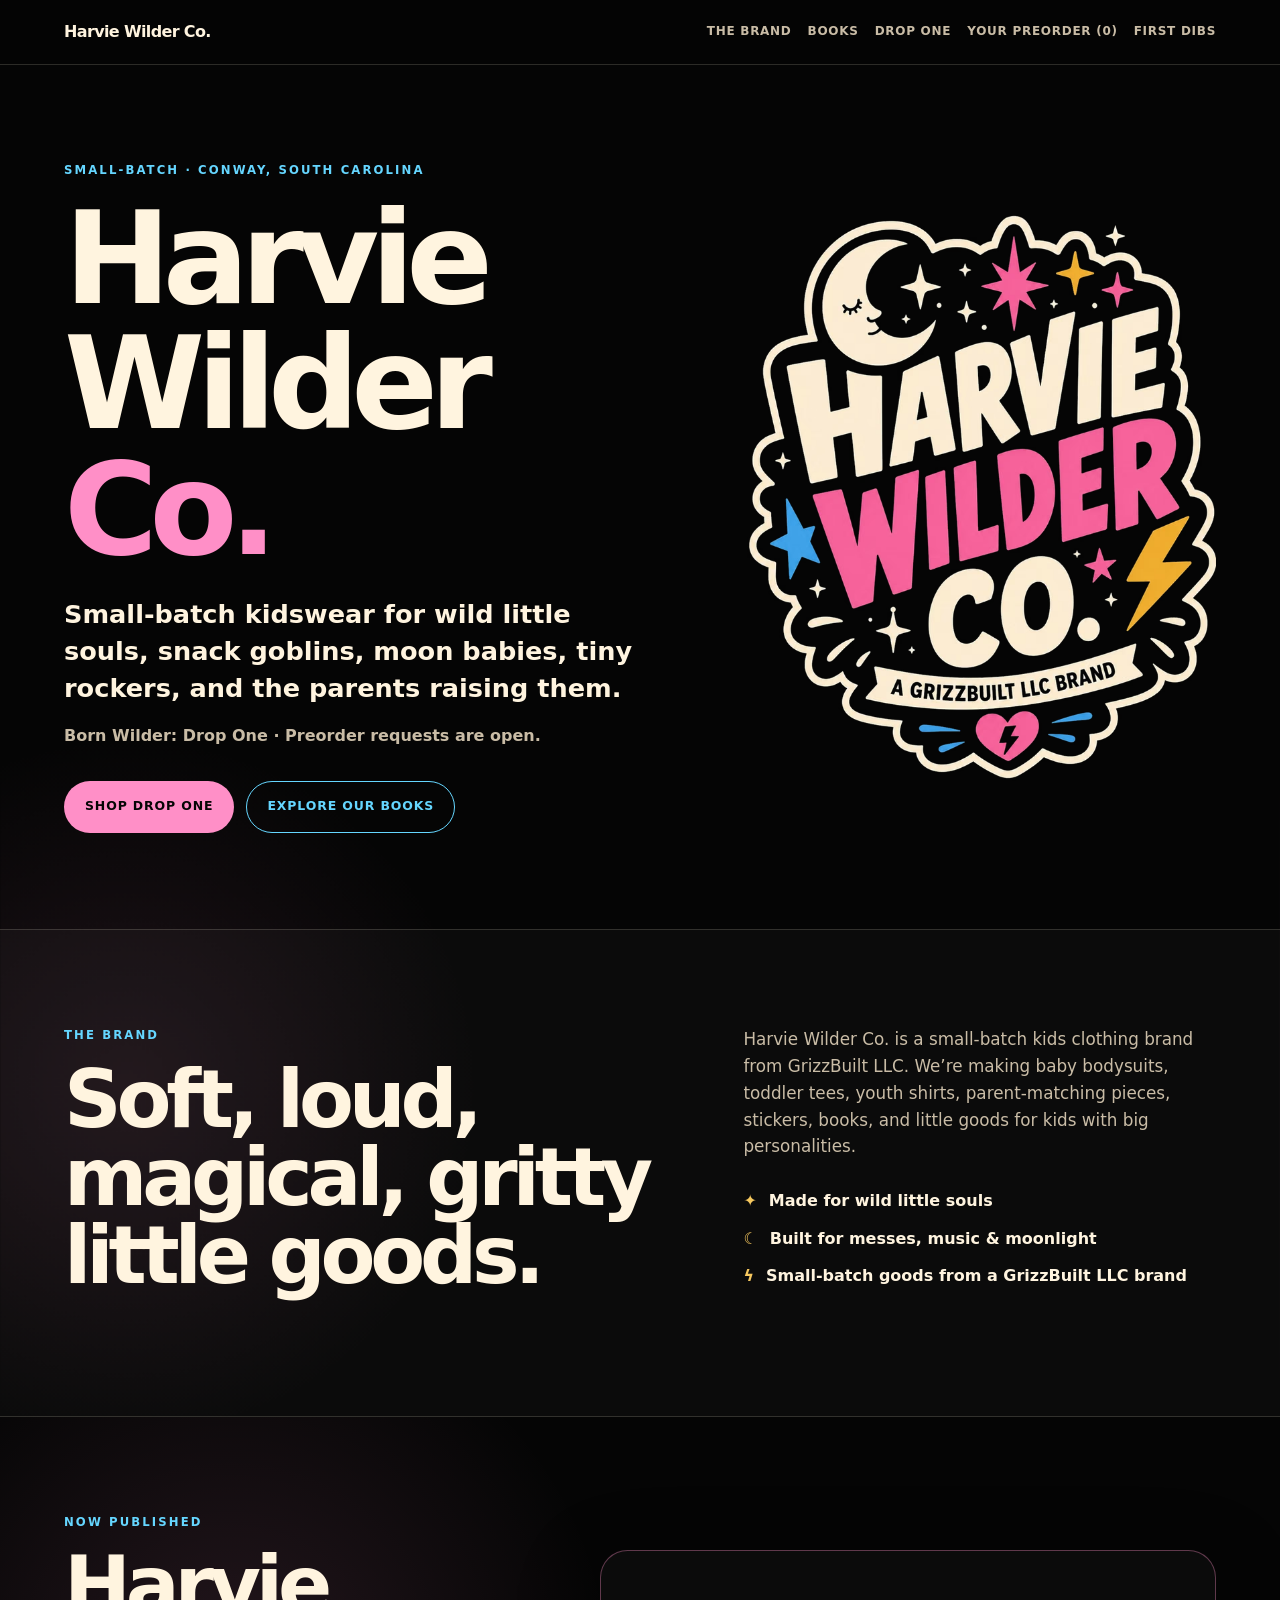
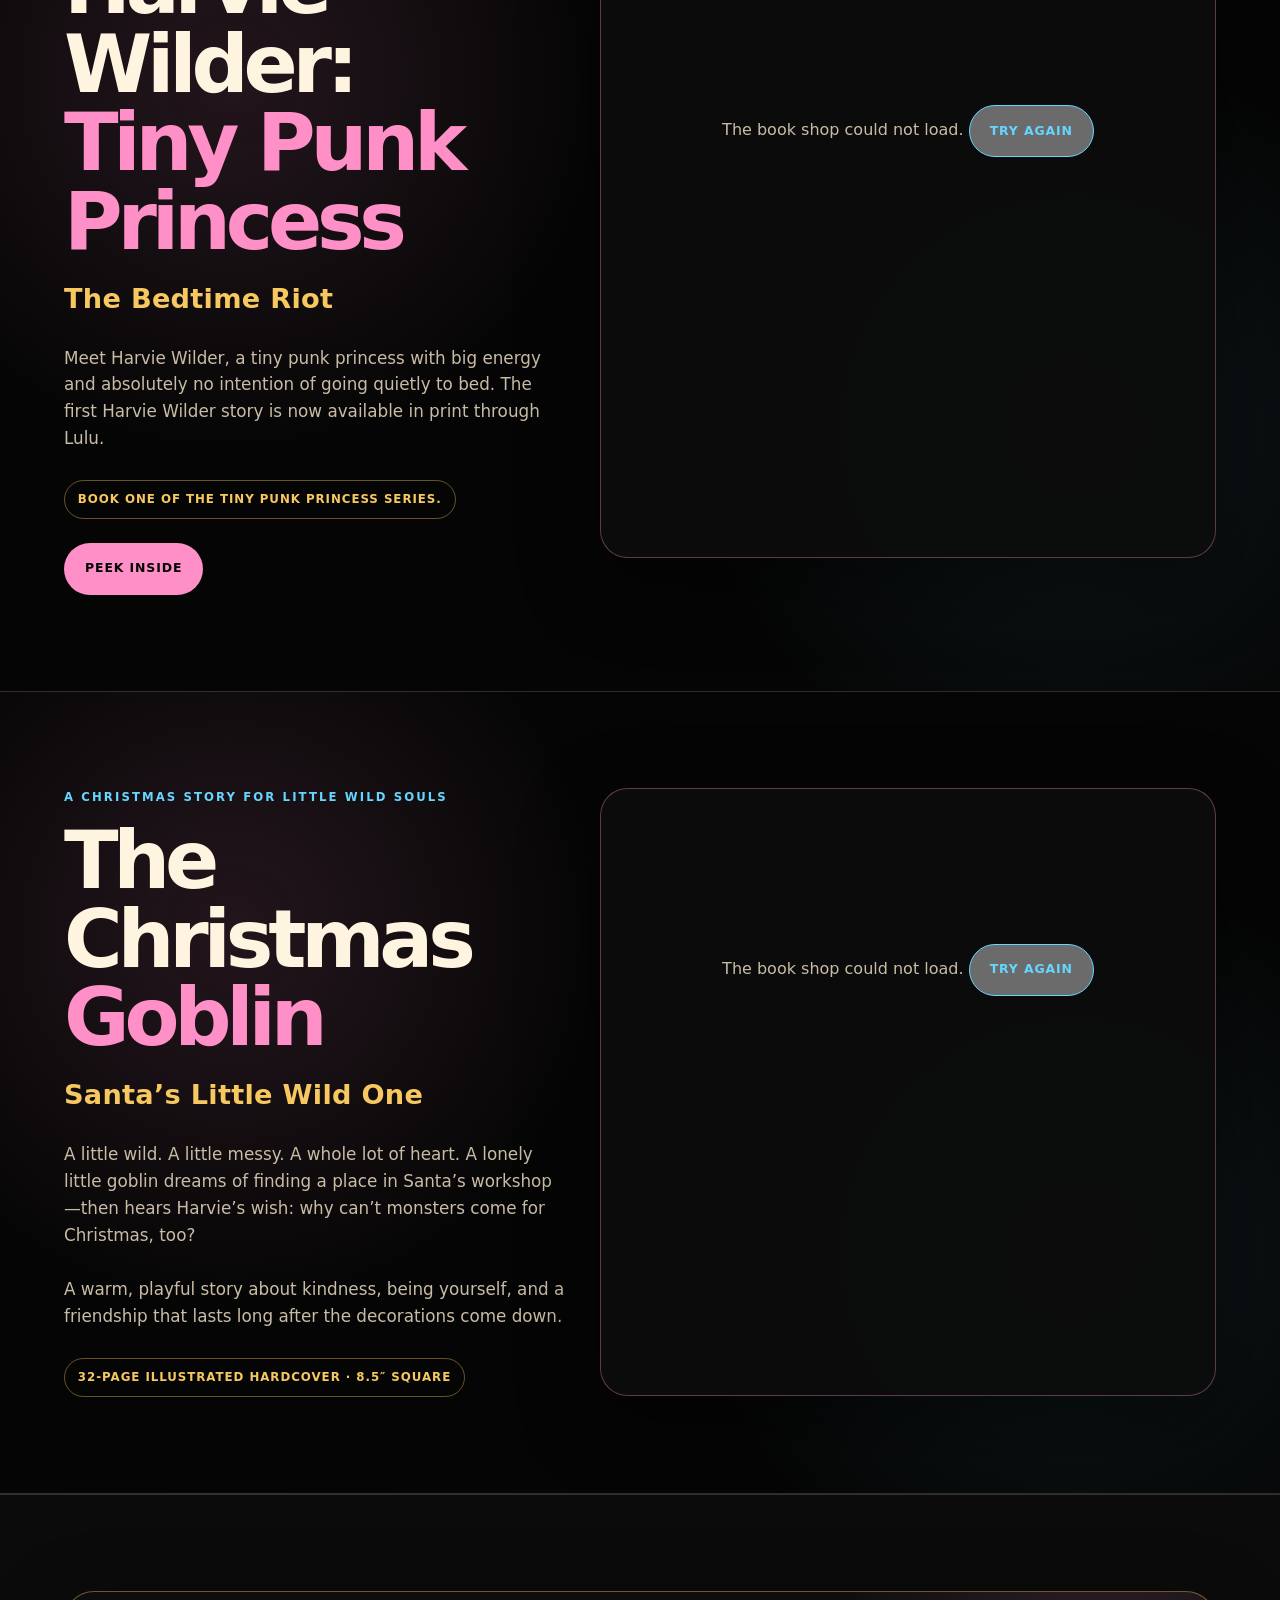
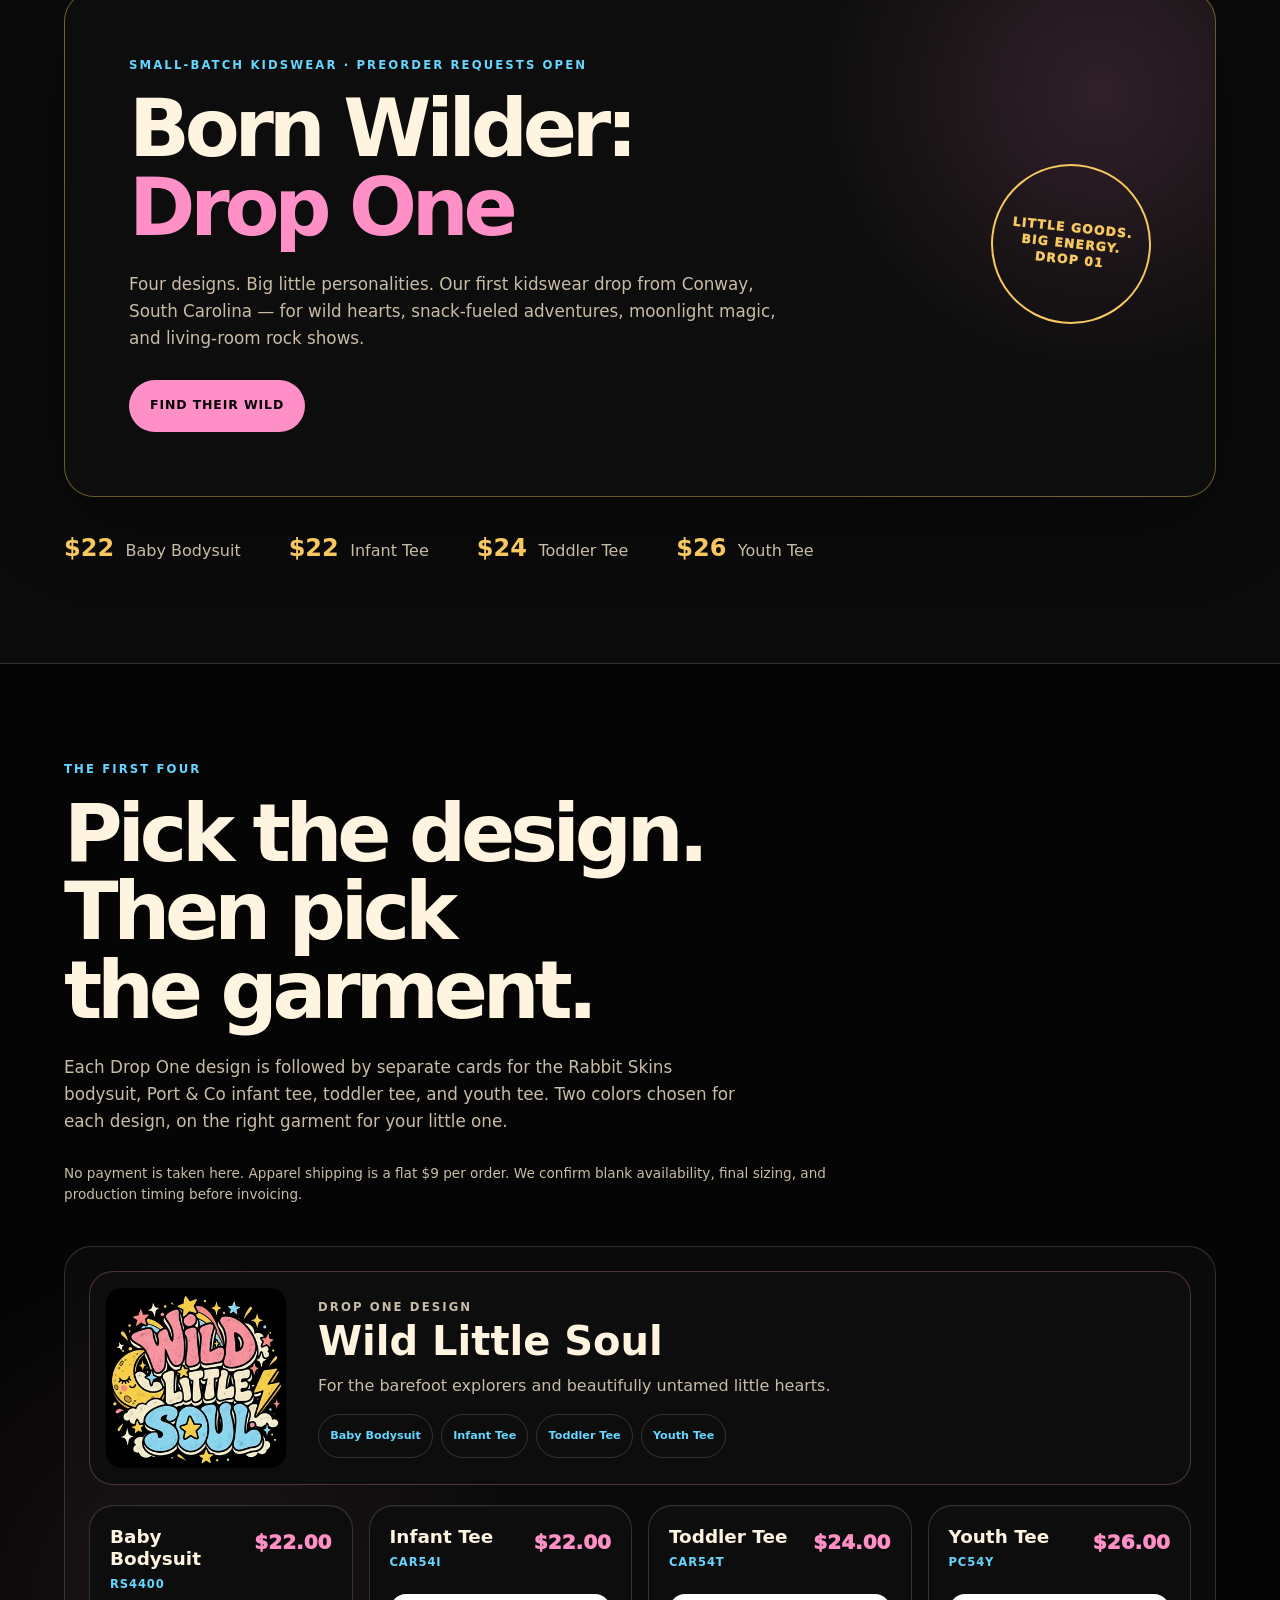
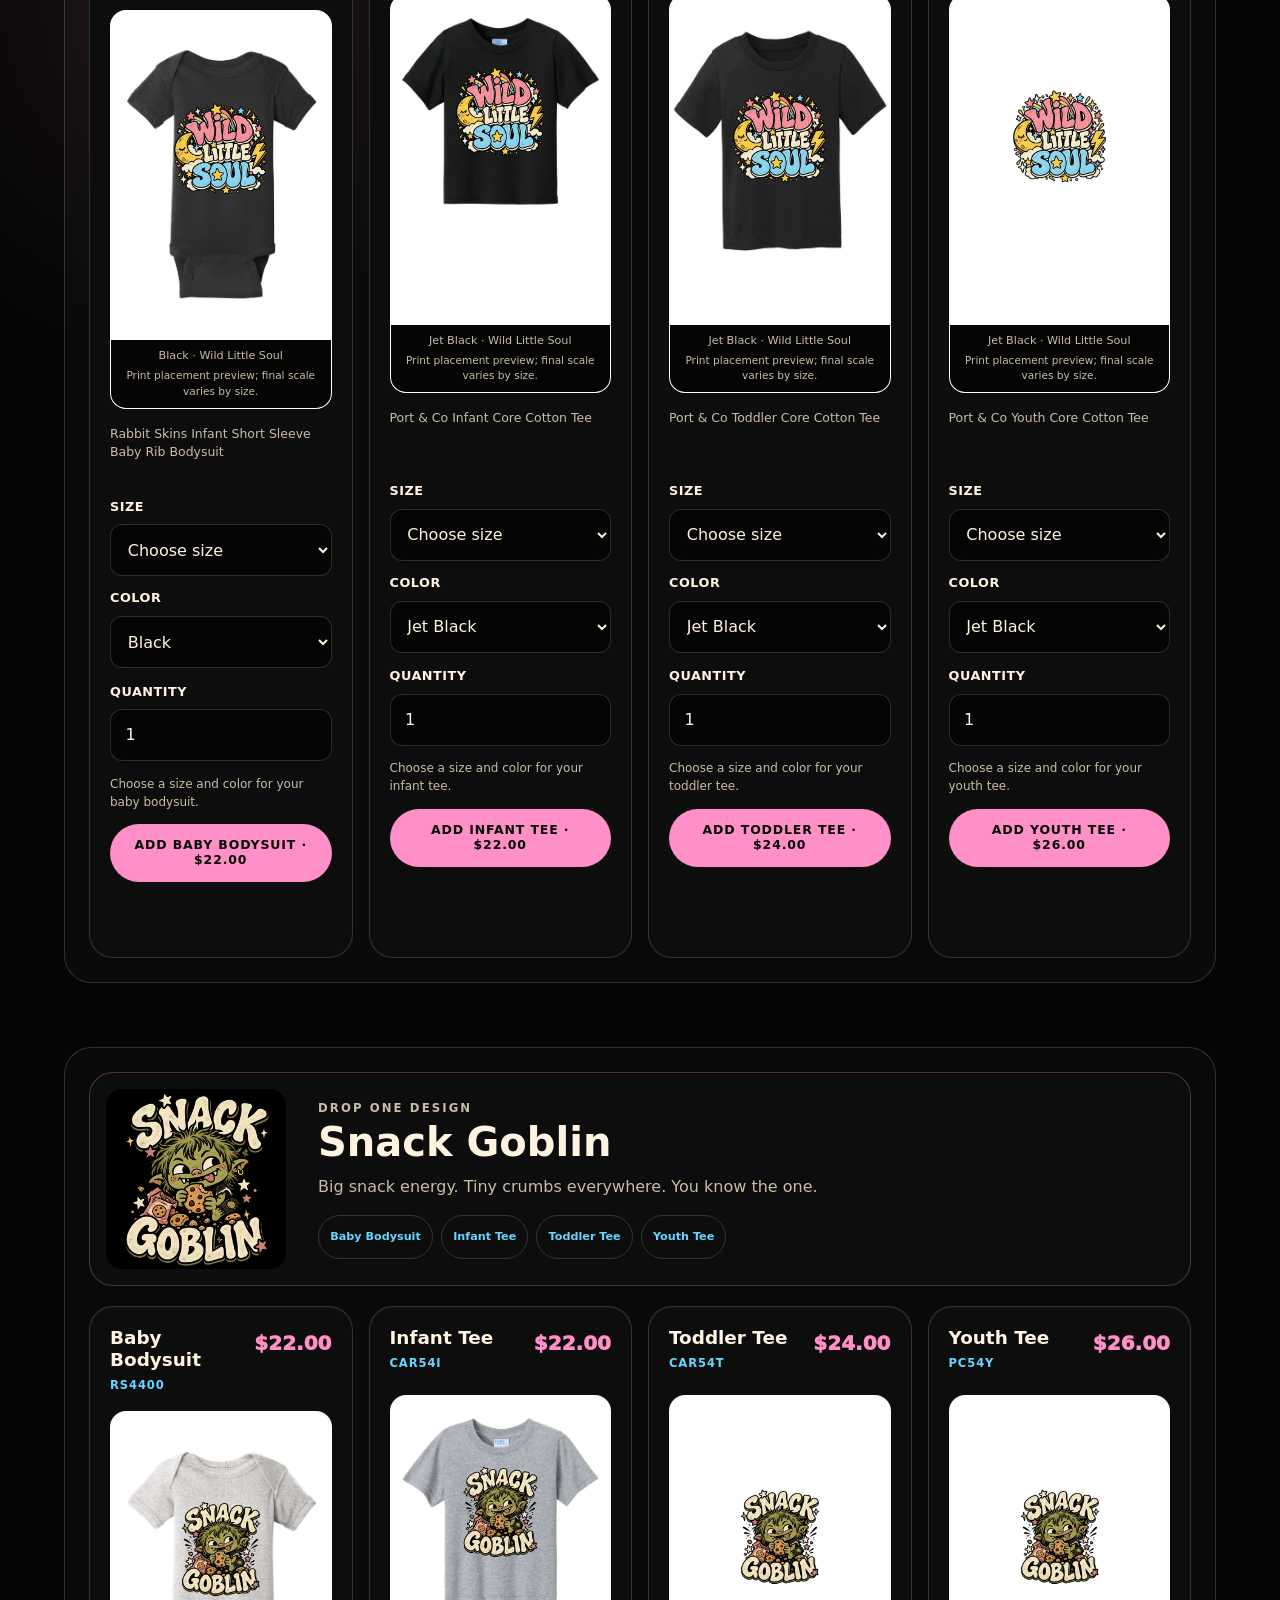
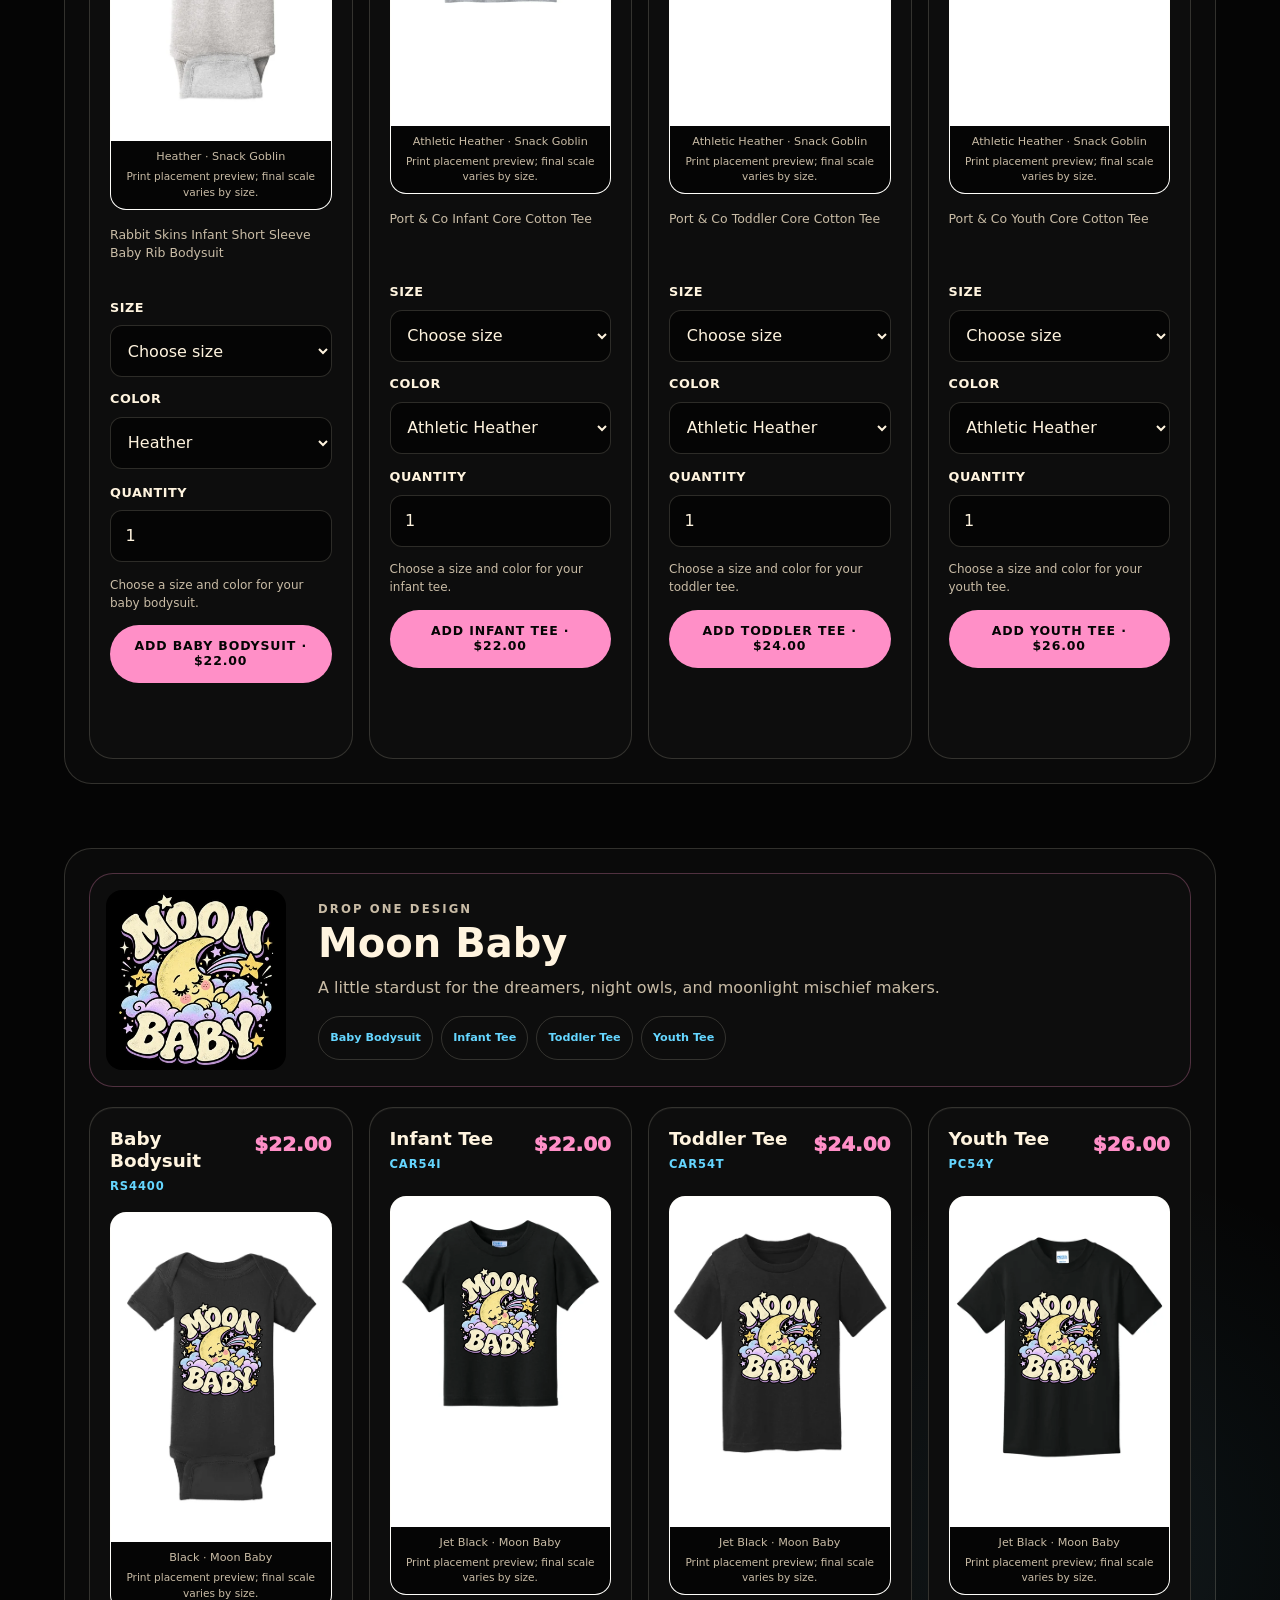
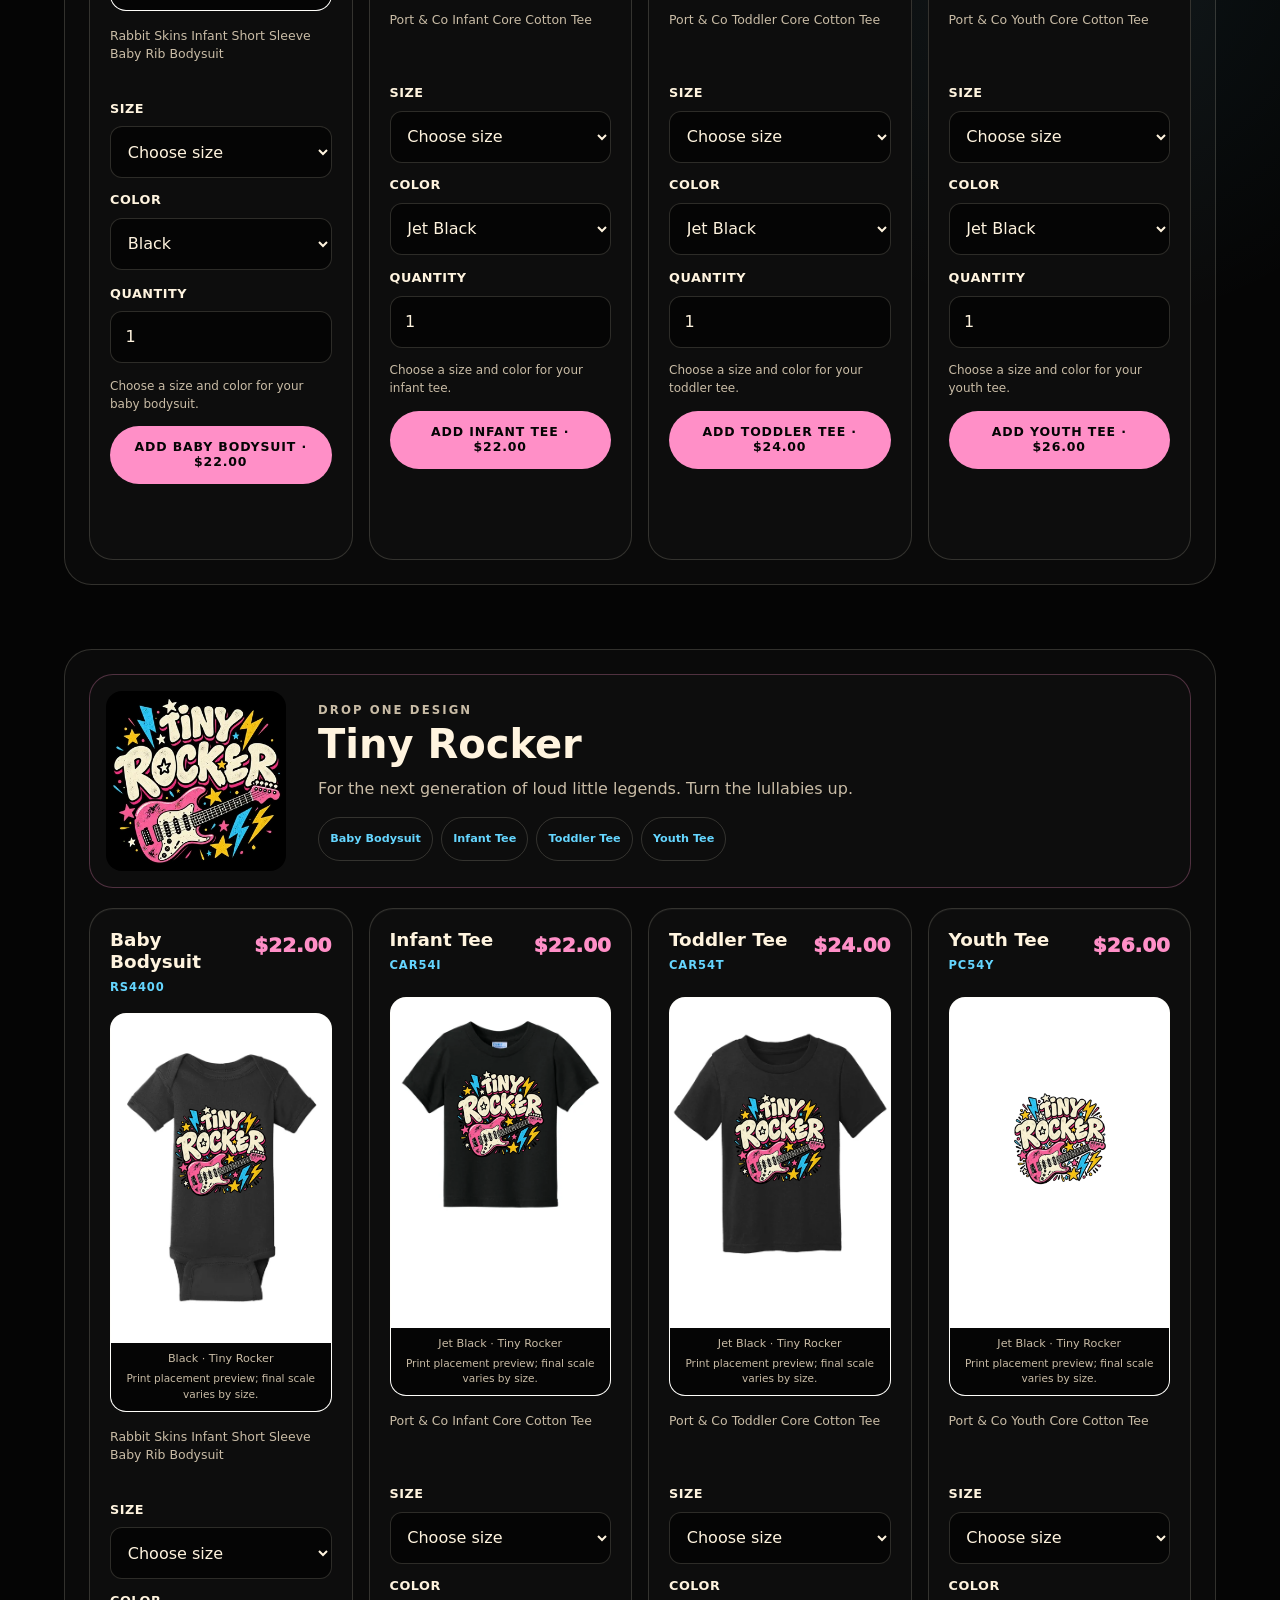
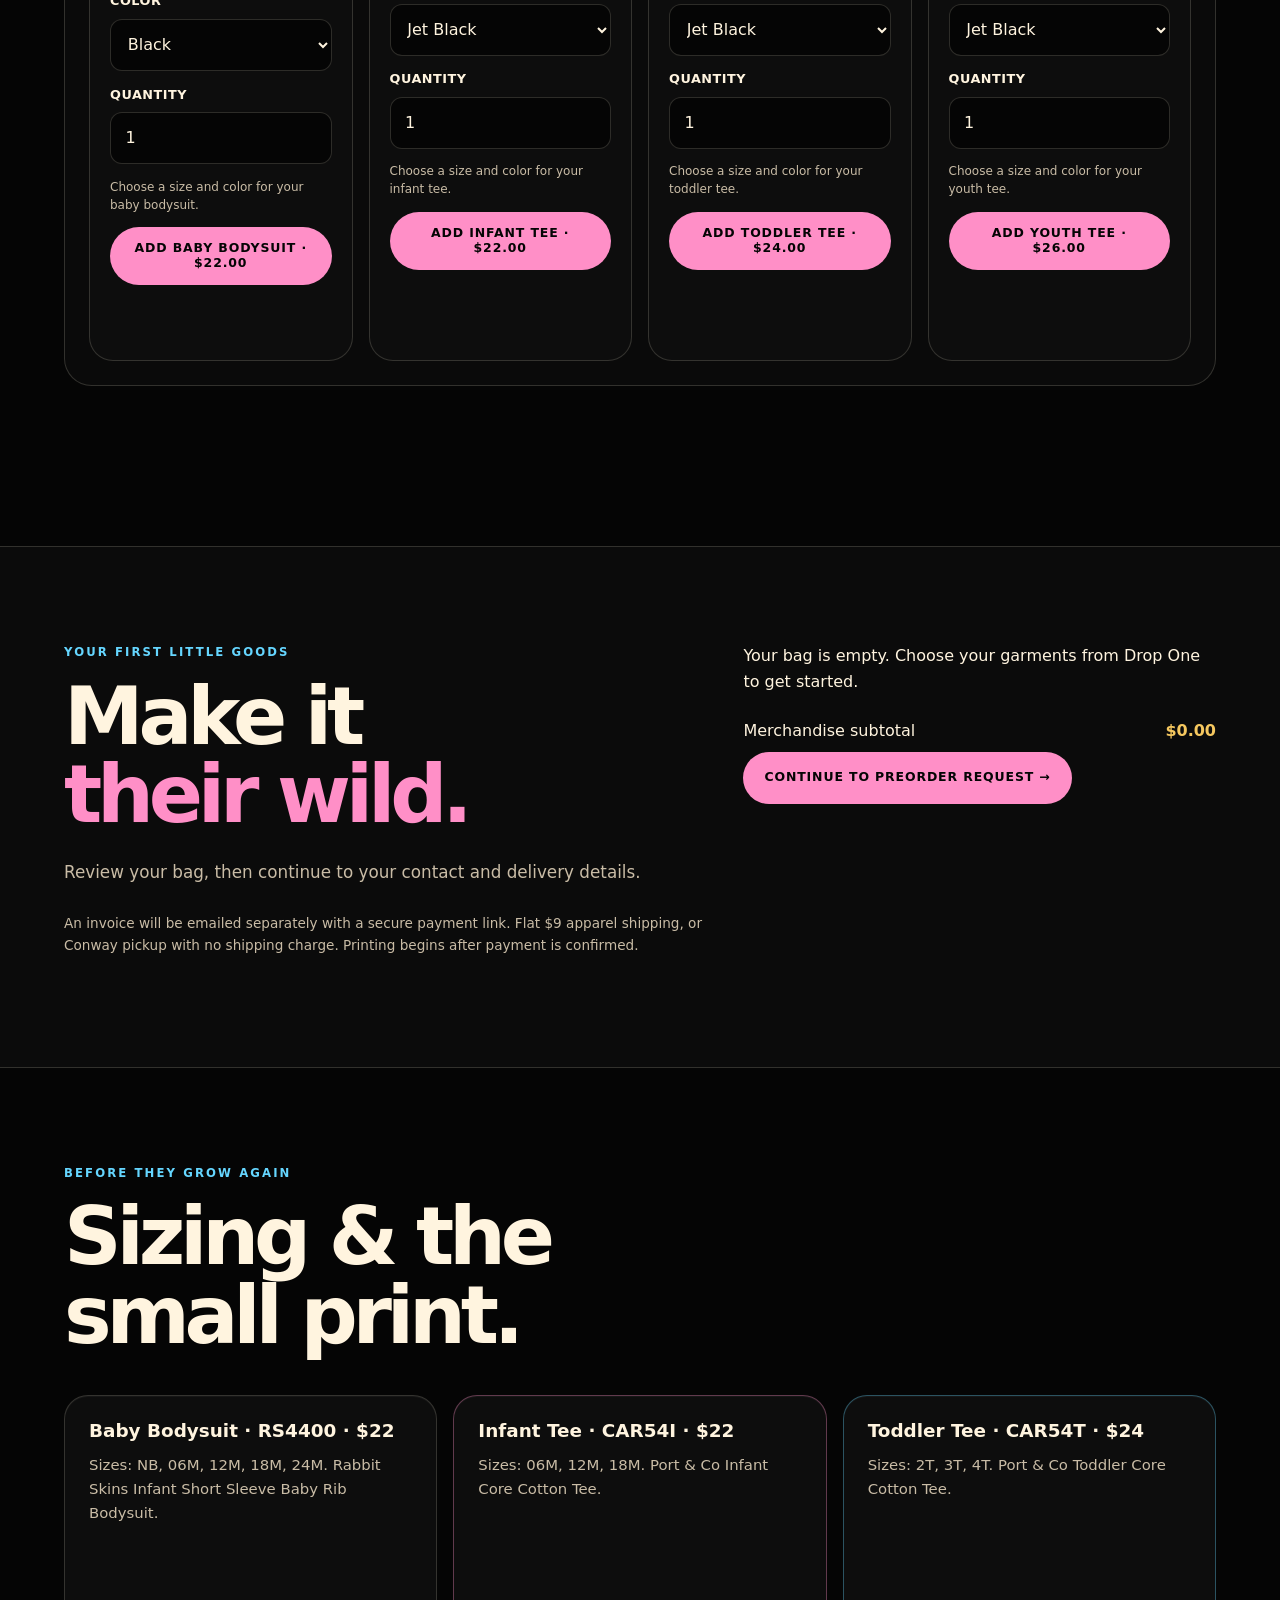
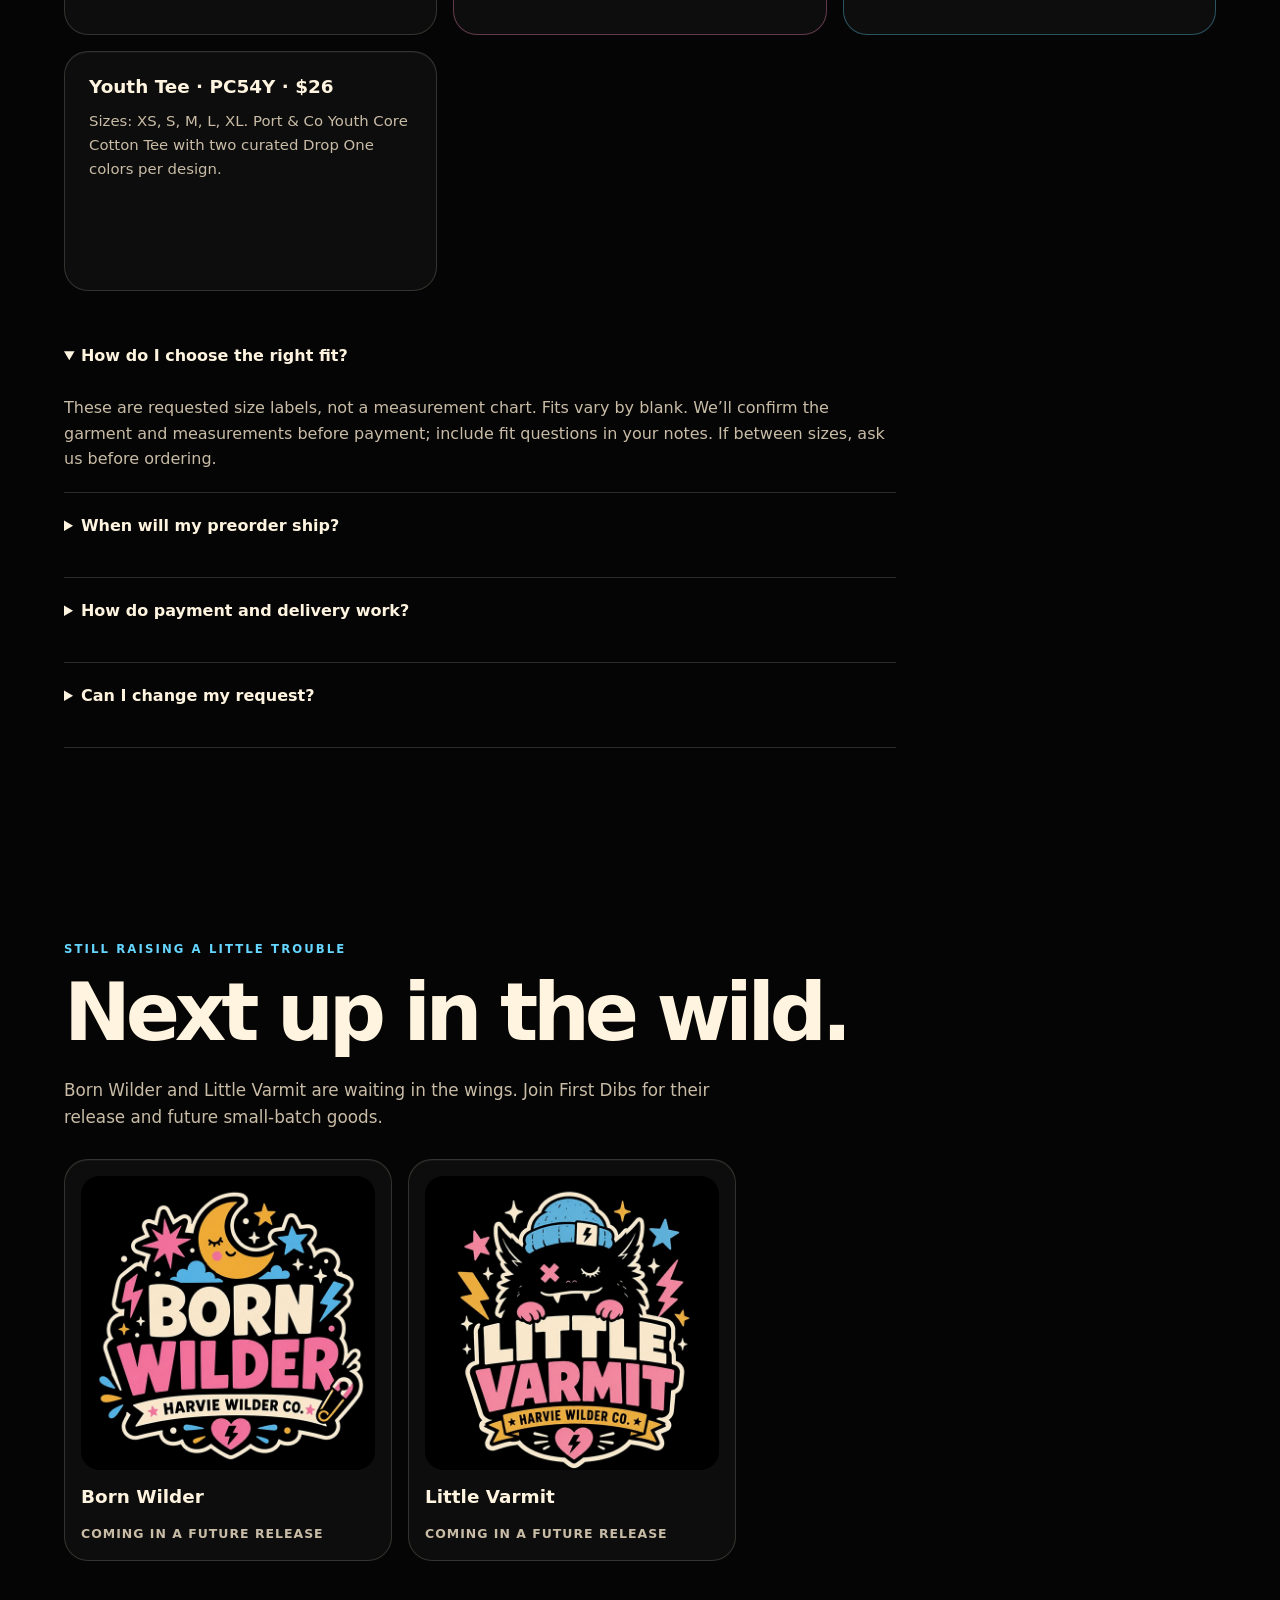
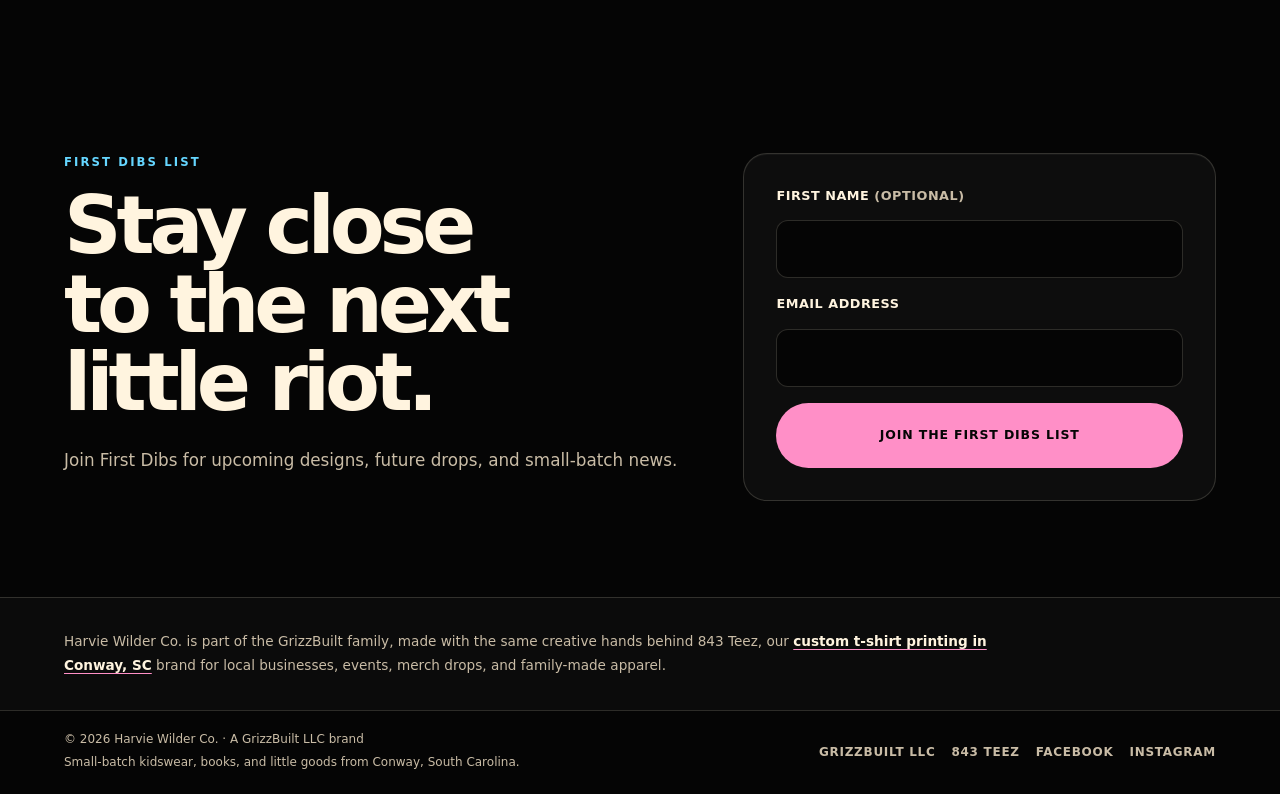
==== commit 7797de24: "Add The Christmas Goblin book listing and shared Lulu shop loading" ====
--- a/index.html
+++ b/index.html
@@ -4,7 +4,7 @@
     <meta charset="utf-8">
     <meta name="viewport" content="width=device-width, initial-scale=1">
     <title>Harvie Wilder Co. | Small-Batch Kidswear &amp; Books</title>
-    <meta name="description" content="Shop Born Wilder: Drop One baby bodysuits and infant, toddler &amp; youth tees. Small-batch kidswear and Tiny Punk Princess books from Conway, South Carolina.">
+    <meta name="description" content="Shop Born Wilder: Drop One baby bodysuits and infant, toddler &amp; youth tees. Small-batch kidswear, Tiny Punk Princess books, and The Christmas Goblin from Conway, South Carolina.">
     <link rel="canonical" href="https://harviewilderco.com/">
     <link rel="preload" as="image" type="image/avif" imagesrcset="/assets/optimized/brand-logo-480-952e5e240f.avif 480w, /assets/optimized/brand-logo-700-8eab30a918.avif 700w, /assets/optimized/brand-logo-1200-4a3a5aba76.avif 1200w" imagesizes="(max-width: 700px) min(92vw, 360px), 520px">
     <link rel="stylesheet" href="/styles.css?v=54264c2ba694">
@@ -23,7 +23,7 @@
     <meta name="robots" content="index, follow, max-image-preview:large">
     <script>window.dataLayer=window.dataLayer||[];function gtag(){dataLayer.push(arguments);}gtag("js",new Date());gtag("config","G-0PB50EY0SQ");</script>
 
-    <script type="application/ld+json">{"@context":"https://schema.org","@graph":[{"@type":"Organization","@id":"https://harviewilderco.com/#organization","name":"Harvie Wilder Co.","url":"https://harviewilderco.com/","description":"Small-batch kidswear, books, and little goods from Conway, South Carolina.","logo":{"@type":"ImageObject","url":"https://harviewilderco.com/assets/harvie-wilder-logo-1200.webp","width":1200,"height":1499},"sameAs":["https://www.facebook.com/harviewilderco","https://www.instagram.com/harviewilderco"],"parentOrganization":{"@type":"Organization","name":"GrizzBuilt LLC","url":"https://grizzbuilt.com/"},"address":{"@type":"PostalAddress","addressLocality":"Conway","addressRegion":"South Carolina","addressCountry":"US"}},{"@type":"WebSite","@id":"https://harviewilderco.com/#website","url":"https://harviewilderco.com/","name":"Harvie Wilder Co.","publisher":{"@id":"https://harviewilderco.com/#organization"},"inLanguage":"en-US"},{"@type":"WebPage","@id":"https://harviewilderco.com/#webpage","url":"https://harviewilderco.com/","name":"Harvie Wilder Co. | Small-Batch Kidswear & Books","description":"Shop Born Wilder: Drop One baby bodysuits and infant, toddler & youth tees. Small-batch kidswear and Tiny Punk Princess books from Conway, South Carolina.","isPartOf":{"@id":"https://harviewilderco.com/#website"},"about":{"@id":"https://harviewilderco.com/#organization"},"inLanguage":"en-US","primaryImageOfPage":{"@type":"ImageObject","url":"https://harviewilderco.com/assets/harvie-wilder-drop-one-social.png","width":1200,"height":630},"mainEntity":{"@id":"https://harviewilderco.com/#drop-one-designs"}},{"@type":"ItemList","@id":"https://harviewilderco.com/#drop-one-designs","name":"Born Wilder: Drop One designs","numberOfItems":4,"itemListElement":[{"@type":"ListItem","position":1,"url":"https://harviewilderco.com/#wild-little-soul","name":"Wild Little Soul"},{"@type":"ListItem","position":2,"url":"https://harviewilderco.com/#snack-goblin","name":"Snack Goblin"},{"@type":"ListItem","position":3,"url":"https://harviewilderco.com/#moon-baby","name":"Moon Baby"},{"@type":"ListItem","position":4,"url":"https://harviewilderco.com/#tiny-rocker","name":"Tiny Rocker"}]},{"@type":"Book","@id":"https://harviewilderco.com/#bedtime-riot","name":"Harvie Wilder: Tiny Punk Princess — The Bedtime Riot","url":"https://harviewilderco.com/#books","inLanguage":"en","description":"Book One of the Tiny Punk Princess series. Harvie Wilder has big energy and absolutely no intention of going quietly to bed. Available in print through Lulu."}]}</script>
+    <script type="application/ld+json">{"@context":"https://schema.org","@graph":[{"@type":"Organization","@id":"https://harviewilderco.com/#organization","name":"Harvie Wilder Co.","url":"https://harviewilderco.com/","description":"Small-batch kidswear, books, and little goods from Conway, South Carolina.","logo":{"@type":"ImageObject","url":"https://harviewilderco.com/assets/harvie-wilder-logo-1200.webp","width":1200,"height":1499},"sameAs":["https://www.facebook.com/harviewilderco","https://www.instagram.com/harviewilderco"],"parentOrganization":{"@type":"Organization","name":"GrizzBuilt LLC","url":"https://grizzbuilt.com/"},"address":{"@type":"PostalAddress","addressLocality":"Conway","addressRegion":"South Carolina","addressCountry":"US"}},{"@type":"WebSite","@id":"https://harviewilderco.com/#website","url":"https://harviewilderco.com/","name":"Harvie Wilder Co.","publisher":{"@id":"https://harviewilderco.com/#organization"},"inLanguage":"en-US"},{"@type":"WebPage","@id":"https://harviewilderco.com/#webpage","url":"https://harviewilderco.com/","name":"Harvie Wilder Co. | Small-Batch Kidswear & Books","description":"Shop Born Wilder: Drop One baby bodysuits and infant, toddler & youth tees. Small-batch kidswear, Tiny Punk Princess books, and The Christmas Goblin from Conway, South Carolina.","isPartOf":{"@id":"https://harviewilderco.com/#website"},"about":{"@id":"https://harviewilderco.com/#organization"},"inLanguage":"en-US","primaryImageOfPage":{"@type":"ImageObject","url":"https://harviewilderco.com/assets/harvie-wilder-drop-one-social.png","width":1200,"height":630},"mainEntity":{"@id":"https://harviewilderco.com/#drop-one-designs"}},{"@type":"ItemList","@id":"https://harviewilderco.com/#drop-one-designs","name":"Born Wilder: Drop One designs","numberOfItems":4,"itemListElement":[{"@type":"ListItem","position":1,"url":"https://harviewilderco.com/#wild-little-soul","name":"Wild Little Soul"},{"@type":"ListItem","position":2,"url":"https://harviewilderco.com/#snack-goblin","name":"Snack Goblin"},{"@type":"ListItem","position":3,"url":"https://harviewilderco.com/#moon-baby","name":"Moon Baby"},{"@type":"ListItem","position":4,"url":"https://harviewilderco.com/#tiny-rocker","name":"Tiny Rocker"}]},{"@type":"Book","@id":"https://harviewilderco.com/#bedtime-riot","name":"Harvie Wilder: Tiny Punk Princess — The Bedtime Riot","url":"https://harviewilderco.com/#books","inLanguage":"en","description":"Book One of the Tiny Punk Princess series. Harvie Wilder has big energy and absolutely no intention of going quietly to bed. Available in print through Lulu."},{"@type":"Book","@id":"https://harviewilderco.com/#christmas-goblin","name":"The Christmas Goblin","alternativeHeadline":"Santa’s Little Wild One","url":"https://harviewilderco.com/#christmas-goblin","inLanguage":"en","author":{"@type":"Person","name":"Todd Stone"},"numberOfPages":32,"bookFormat":"https://schema.org/Hardcover","description":"A warm, playful Christmas story about a lonely little goblin, Harvie’s wish, and finding friendship and belonging just as you are."}]}</script>
     <style>
       .book-actions{display:flex;flex-wrap:wrap;gap:.75rem;margin-top:1.5rem}.preview-dialog{width:min(94vw,64rem);max-height:90vh;padding:0;border:1px solid rgb(255 244 223 / 22%);border-radius:1.5rem;background:#0d0d0d;color:#fff4df;box-shadow:0 1.5rem 5rem rgb(0 0 0 / 70%);overflow:hidden}.preview-dialog::backdrop{background:rgb(0 0 0 / 78%);backdrop-filter:blur(5px)}.preview-shell{position:relative;max-height:90vh;overflow:auto;padding:clamp(1.25rem,4vw,3rem)}.preview-close{position:sticky;top:0;z-index:2;float:right;width:2.75rem;height:2.75rem;border:1px solid rgb(255 244 223 / 20%);border-radius:50%;background:#050505;color:#fff4df;font-size:1.35rem;cursor:pointer}.preview-heading{padding-right:3.5rem}.preview-heading h2{font-size:clamp(2.2rem,7vw,4.5rem);margin-bottom:.75rem}.preview-heading p{max-width:42rem;color:#c9bca6}.preview-pages{display:grid;gap:1rem;margin-top:2rem}.preview-page{display:flex;flex-direction:column;align-items:center;gap:1.5rem;padding:0 0 2rem;overflow:hidden;border:1px solid rgb(255 244 223 / 16%);border-radius:1.25rem;background:#fff4df;color:#3f2941;text-align:center;box-shadow:inset 0 0 0 1rem rgb(255 255 255 / 20%)}.preview-page img{display:block;width:100%;height:auto;aspect-ratio:1/1;object-fit:contain}.preview-page p{max-width:30rem;margin:0;padding-inline:1.5rem;font-family:Georgia,"Times New Roman",serif;font-size:clamp(1.15rem,3vw,1.65rem);line-height:1.65}.preview-page strong{font-weight:800}.preview-finish{text-align:center;padding:2rem 0 0}.preview-finish p{color:#c9bca6}.preview-finish .button{margin-top:.5rem}@media(min-width:48rem){.preview-pages{grid-template-columns:repeat(2,1fr)}.preview-page:last-child{grid-column:1/-1;max-width:32rem;width:100%;margin-inline:auto}}@media(max-width:41.99rem){.book-actions{display:grid}.book-actions .button{width:100%}}
     </style>
@@ -32,9 +32,26 @@
     <a class="skip-link" href="#main-content">Skip to content</a>
     <header class="site-header"><div class="container header-inner"><a class="logo" href="/" aria-label="Harvie Wilder Co. home">Harvie Wilder Co.</a><nav aria-label="Main navigation"><a href="#the-brand">The Brand</a><a href="#books">Books</a><a href="#drop-one">Drop One</a><a href="/preorder.html">Your Preorder <span id="bag-count">(0)</span></a><a href="#first-dibs">First Dibs</a></nav></div></header>
     <main id="main-content">
-      <section class="hero section"><div class="container hero-inner"><div class="hero-copy"><p class="eyebrow">Small-batch · Conway, South Carolina</p><h1>Harvie Wilder <span>Co.</span></h1><p class="hero-tagline">Small-batch kidswear for wild little souls, snack goblins, moon babies, tiny rockers, and the parents raising them.</p><p class="hero-support">Born Wilder: Drop One · Preorder requests are open.</p><div class="button-row"><a class="button button-primary" href="#drop-one">Shop Drop One</a><a class="button button-secondary" href="#books">Meet the Tiny Punk Princess</a></div></div><picture><source type="image/avif" srcset="/assets/optimized/brand-logo-480-952e5e240f.avif 480w, /assets/optimized/brand-logo-700-8eab30a918.avif 700w, /assets/optimized/brand-logo-1200-4a3a5aba76.avif 1200w" sizes="(max-width: 700px) min(92vw, 360px), 520px"><img class="hero-logo" src="/assets/optimized/brand-logo-700-cc9f526c06.webp" srcset="/assets/optimized/brand-logo-480-5465abf8af.webp 480w, /assets/optimized/brand-logo-700-cc9f526c06.webp 700w, /assets/optimized/brand-logo-1200-8d9d0ffd1e.webp 1200w" sizes="(max-width: 700px) min(92vw, 360px), 520px" alt="Harvie Wilder Co. logo, a GrizzBuilt LLC brand" width="1200" height="1499" loading="eager" fetchpriority="high" decoding="async"></picture></div></section>
+      <section class="hero section"><div class="container hero-inner"><div class="hero-copy"><p class="eyebrow">Small-batch · Conway, South Carolina</p><h1>Harvie Wilder <span>Co.</span></h1><p class="hero-tagline">Small-batch kidswear for wild little souls, snack goblins, moon babies, tiny rockers, and the parents raising them.</p><p class="hero-support">Born Wilder: Drop One · Preorder requests are open.</p><div class="button-row"><a class="button button-primary" href="#drop-one">Shop Drop One</a><a class="button button-secondary" href="#books">Explore Our Books</a></div></div><picture><source type="image/avif" srcset="/assets/optimized/brand-logo-480-952e5e240f.avif 480w, /assets/optimized/brand-logo-700-8eab30a918.avif 700w, /assets/optimized/brand-logo-1200-4a3a5aba76.avif 1200w" sizes="(max-width: 700px) min(92vw, 360px), 520px"><img class="hero-logo" src="/assets/optimized/brand-logo-700-cc9f526c06.webp" srcset="/assets/optimized/brand-logo-480-5465abf8af.webp 480w, /assets/optimized/brand-logo-700-cc9f526c06.webp 700w, /assets/optimized/brand-logo-1200-8d9d0ffd1e.webp 1200w" sizes="(max-width: 700px) min(92vw, 360px), 520px" alt="Harvie Wilder Co. logo, a GrizzBuilt LLC brand" width="1200" height="1499" loading="eager" fetchpriority="high" decoding="async"></picture></div></section>
       <section class="section story-section" id="the-brand"><div class="container split-layout"><div><p class="section-kicker">The Brand</p><h2>Soft, loud, magical, gritty little goods.</h2></div><div><p class="lead">Harvie Wilder Co. is a small-batch kids clothing brand from GrizzBuilt LLC. We’re making baby bodysuits, toddler tees, youth shirts, parent-matching pieces, stickers, books, and little goods for kids with big personalities.</p><ul class="pillar-list"><li><span aria-hidden="true">✦</span> Made for wild little souls</li><li><span aria-hidden="true">☾</span> Built for messes, music &amp; moonlight</li><li><span aria-hidden="true">ϟ</span> Small-batch goods from a GrizzBuilt LLC brand</li></ul></div></div></section>
       <section class="section books-section" id="books"><div class="container book-layout"><div class="book-copy"><p class="section-kicker">Now Published</p><h2>Harvie Wilder: <span>Tiny Punk Princess</span></h2><p class="book-subtitle">The Bedtime Riot</p><p class="lead">Meet Harvie Wilder, a tiny punk princess with big energy and absolutely no intention of going quietly to bed. The first Harvie Wilder story is now available in print through Lulu.</p><p class="book-series-note">Book One of the Tiny Punk Princess series.</p><div class="book-actions"><button class="button button-primary" type="button" id="peek-inside">Peek Inside</button></div></div><div class="book-buy-card" aria-label="Buy Harvie Wilder: Tiny Punk Princess — The Bedtime Riot"><p class="book-load-status" role="status">Loading the book shop…</p><lulu-buy-button buy-button-id="1864e697-645f-49e1-90ef-84f9c63bfdae" variant="product-preview"></lulu-buy-button></div></div></section>
+
+      <section class="section books-section" id="christmas-goblin" aria-labelledby="christmas-goblin-title">
+        <div class="container book-layout">
+          <div class="book-copy">
+            <p class="section-kicker">A Christmas Story for Little Wild Souls</p>
+            <h2 id="christmas-goblin-title">The Christmas <span>Goblin</span></h2>
+            <p class="book-subtitle">Santa’s Little Wild One</p>
+            <p class="lead">A little wild. A little messy. A whole lot of heart. A lonely little goblin dreams of finding a place in Santa’s workshop—then hears Harvie’s wish: why can’t monsters come for Christmas, too?</p>
+            <p class="lead">A warm, playful story about kindness, being yourself, and a friendship that lasts long after the decorations come down.</p>
+            <p class="book-series-note">32-page illustrated hardcover · 8.5″ square</p>
+          </div>
+          <div class="book-buy-card" aria-label="Buy The Christmas Goblin: Santa’s Little Wild One">
+            <p class="book-load-status" role="status">Loading the book shop…</p>
+            <lulu-buy-button buy-button-id="ee8d0eea-55f5-4582-a18e-b0e13e347f8e" variant="product-showcase"></lulu-buy-button>
+          </div>
+        </div>
+      </section>
       <section class="section drop-section" id="drop-one"><div class="container"><div class="drop-card"><div><p class="section-kicker">Small-batch kidswear · Preorder requests open</p><h2>Born Wilder: <span>Drop One</span></h2><p class="lead">Four designs. Big little personalities. Our first kidswear drop from Conway, South Carolina — for wild hearts, snack-fueled adventures, moonlight magic, and living-room rock shows.</p><a class="button button-primary" href="#drop-preview">Find their wild</a></div><p class="sticker-badge">Little goods.<br>Big energy.<br>Drop 01</p></div><div class="launch-facts"><p><strong>$22</strong> Baby Bodysuit</p><p><strong>$22</strong> Infant Tee</p><p><strong>$24</strong> Toddler Tee</p><p><strong>$26</strong> Youth Tee</p></div></div></section>
       <section class="section drop-preview-section" id="drop-preview"><div class="container" data-rendered="true">
       <div class="drop-shop-intro">
@@ -518,7 +535,7 @@
     <aside class="sister-brand"><div class="container"><p>Harvie Wilder Co. is part of the GrizzBuilt family, made with the same creative hands behind 843 Teez, our <a href="https://843teez.com/">custom t-shirt printing in Conway, SC</a> brand for local businesses, events, merch drops, and family-made apparel.</p></div></aside>
     <footer class="site-footer"><div class="container footer-inner"><div><p>© 2026 Harvie Wilder Co. · A GrizzBuilt LLC brand</p><p>Small-batch kidswear, books, and little goods from Conway, South Carolina.</p></div><nav class="footer-links" aria-label="Harvie Wilder Co. footer links"><a href="https://grizzbuilt.com" target="_blank" rel="noopener noreferrer">GrizzBuilt LLC</a><a href="https://843teez.com" target="_blank" rel="noopener noreferrer">843 Teez</a><a href="https://www.facebook.com/harviewilderco" target="_blank" rel="noopener noreferrer">Facebook</a><a href="https://www.instagram.com/harviewilderco" target="_blank" rel="noopener noreferrer">Instagram</a></nav></div></footer>
     <script>const preview=document.getElementById('book-preview');const openPreview=document.getElementById('peek-inside');const closePreview=document.querySelector('.preview-close');const donePreview=document.querySelector('.preview-done');openPreview.addEventListener('click',()=>preview.showModal());closePreview.addEventListener('click',()=>preview.close());donePreview.addEventListener('click',()=>preview.close());preview.addEventListener('click',e=>{if(e.target===preview)preview.close();});</script>
-    <script src="/site-init.js?v=e4f271b1ff30" defer></script>
+    <script src="/site-init.js?v=christmas-goblin-20261101" defer></script>
     <script src="/drop-one.js?v=2ab2da437e7f" defer></script>
   </body>
 </html>
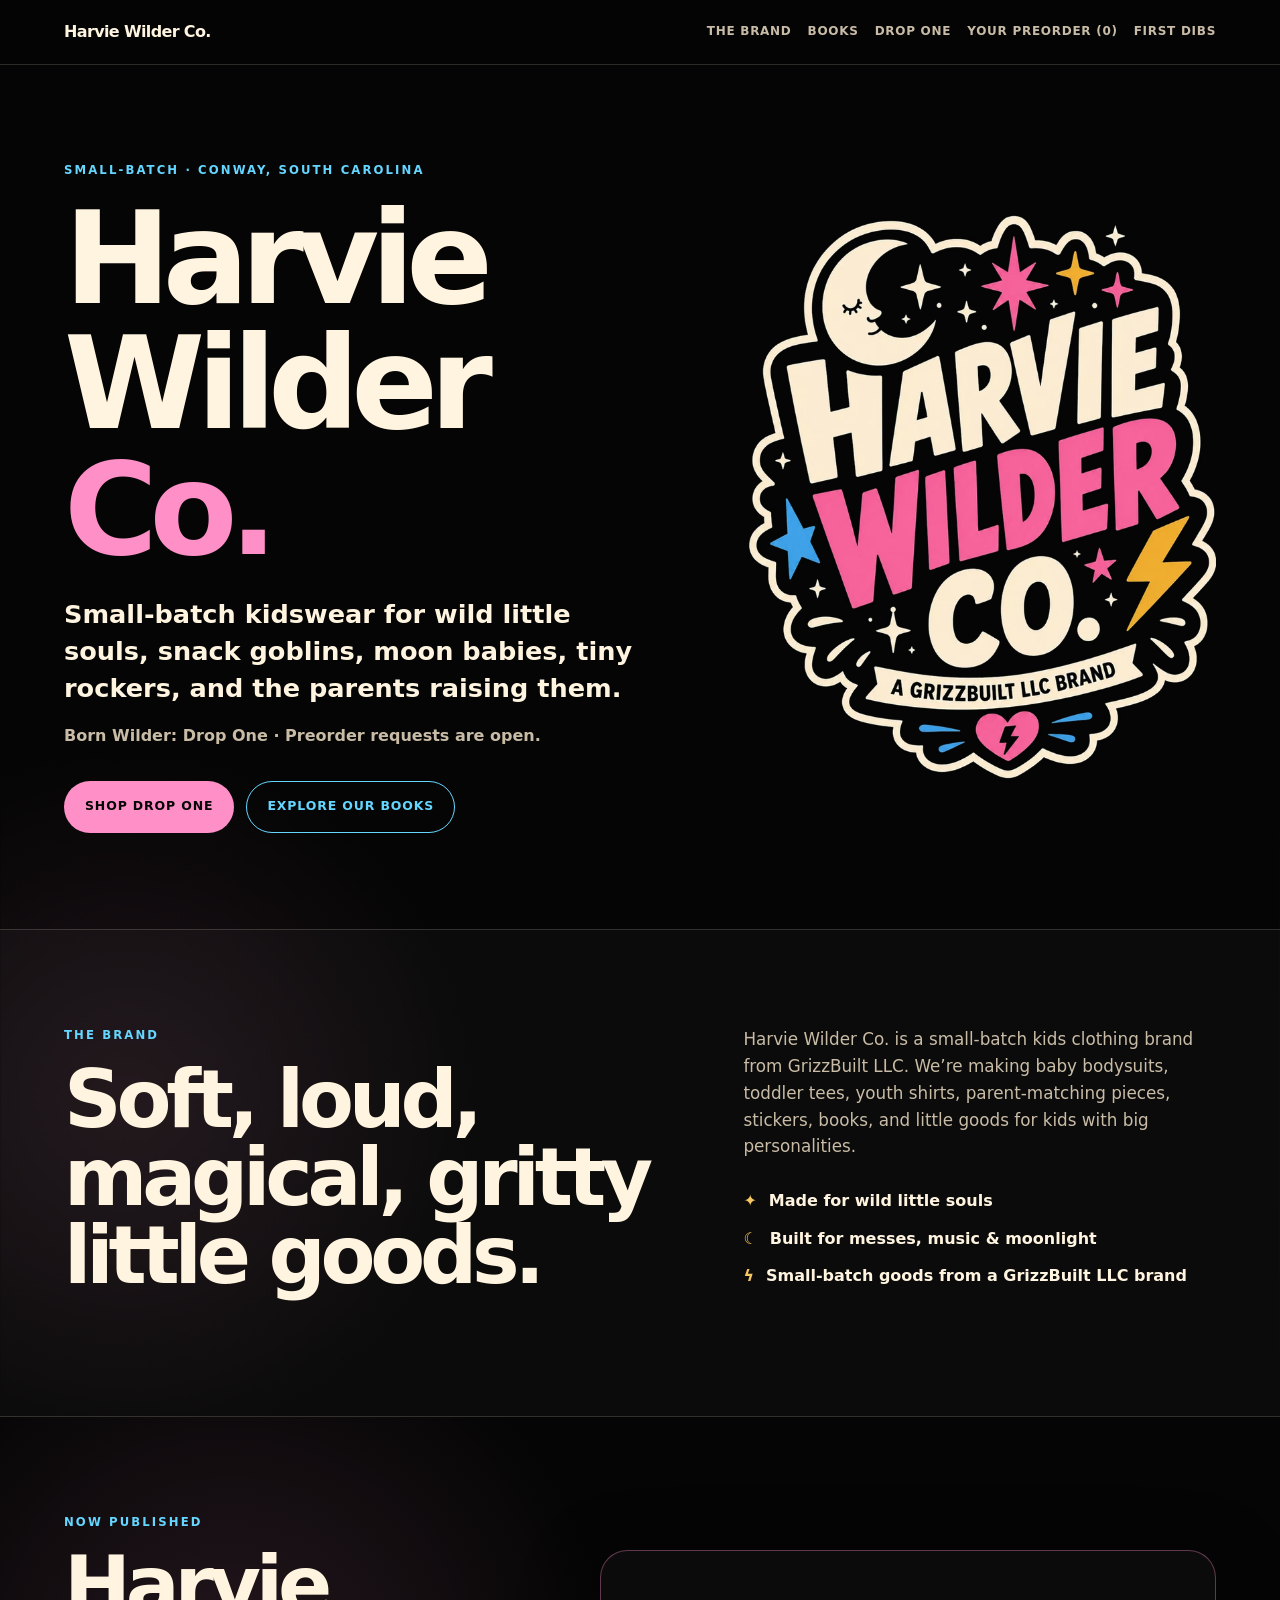
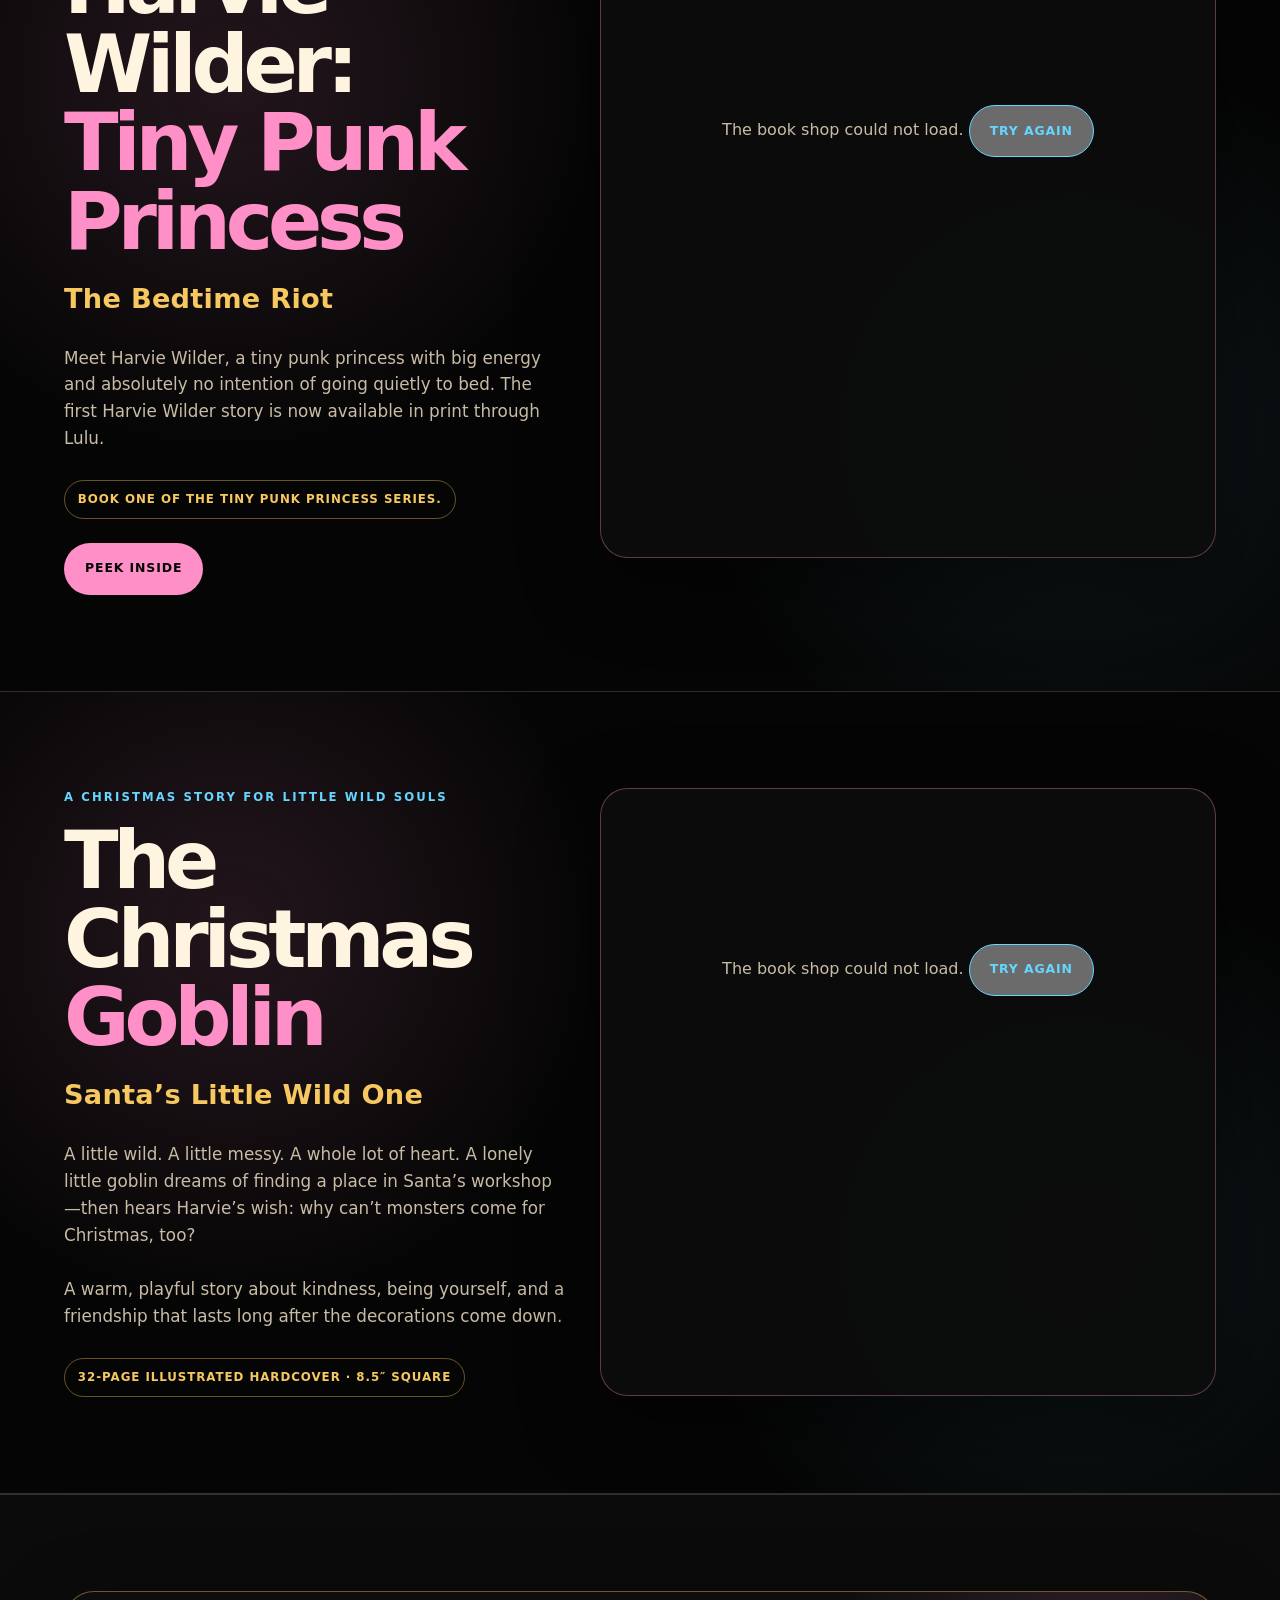
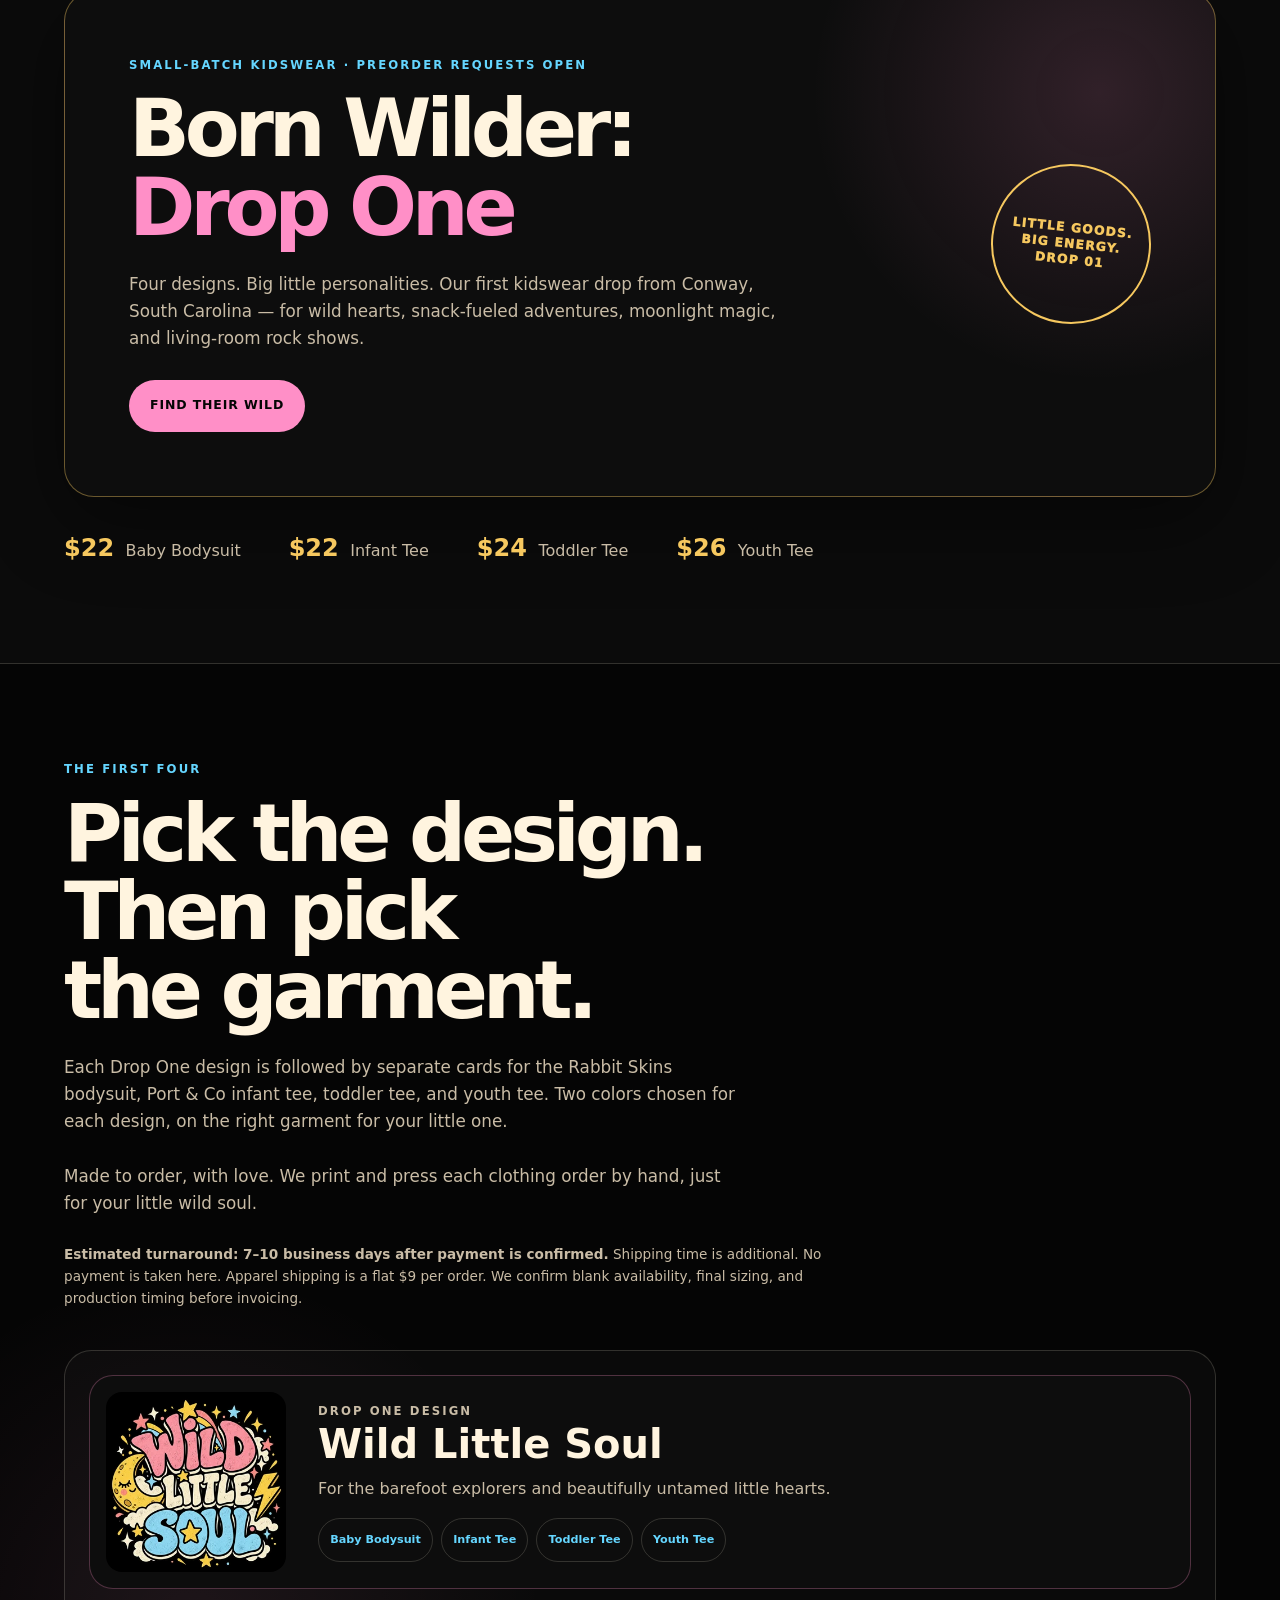
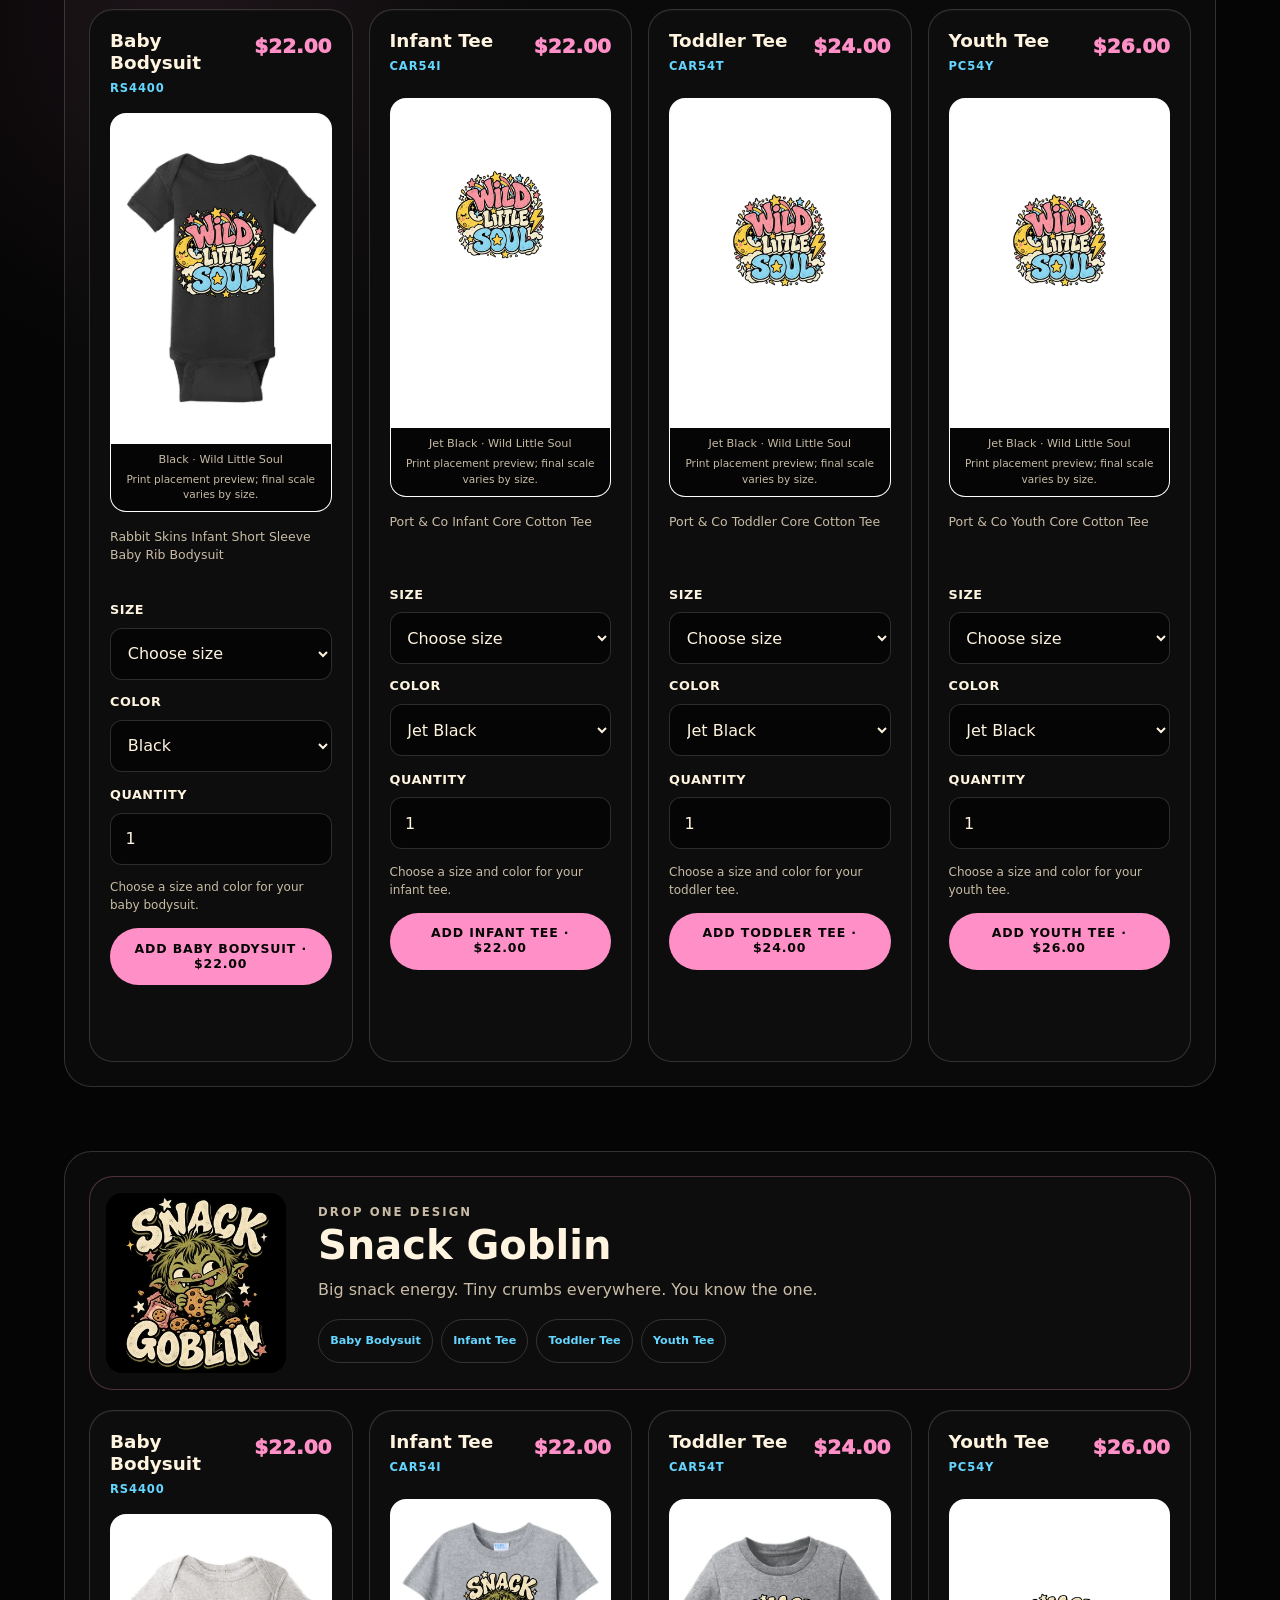
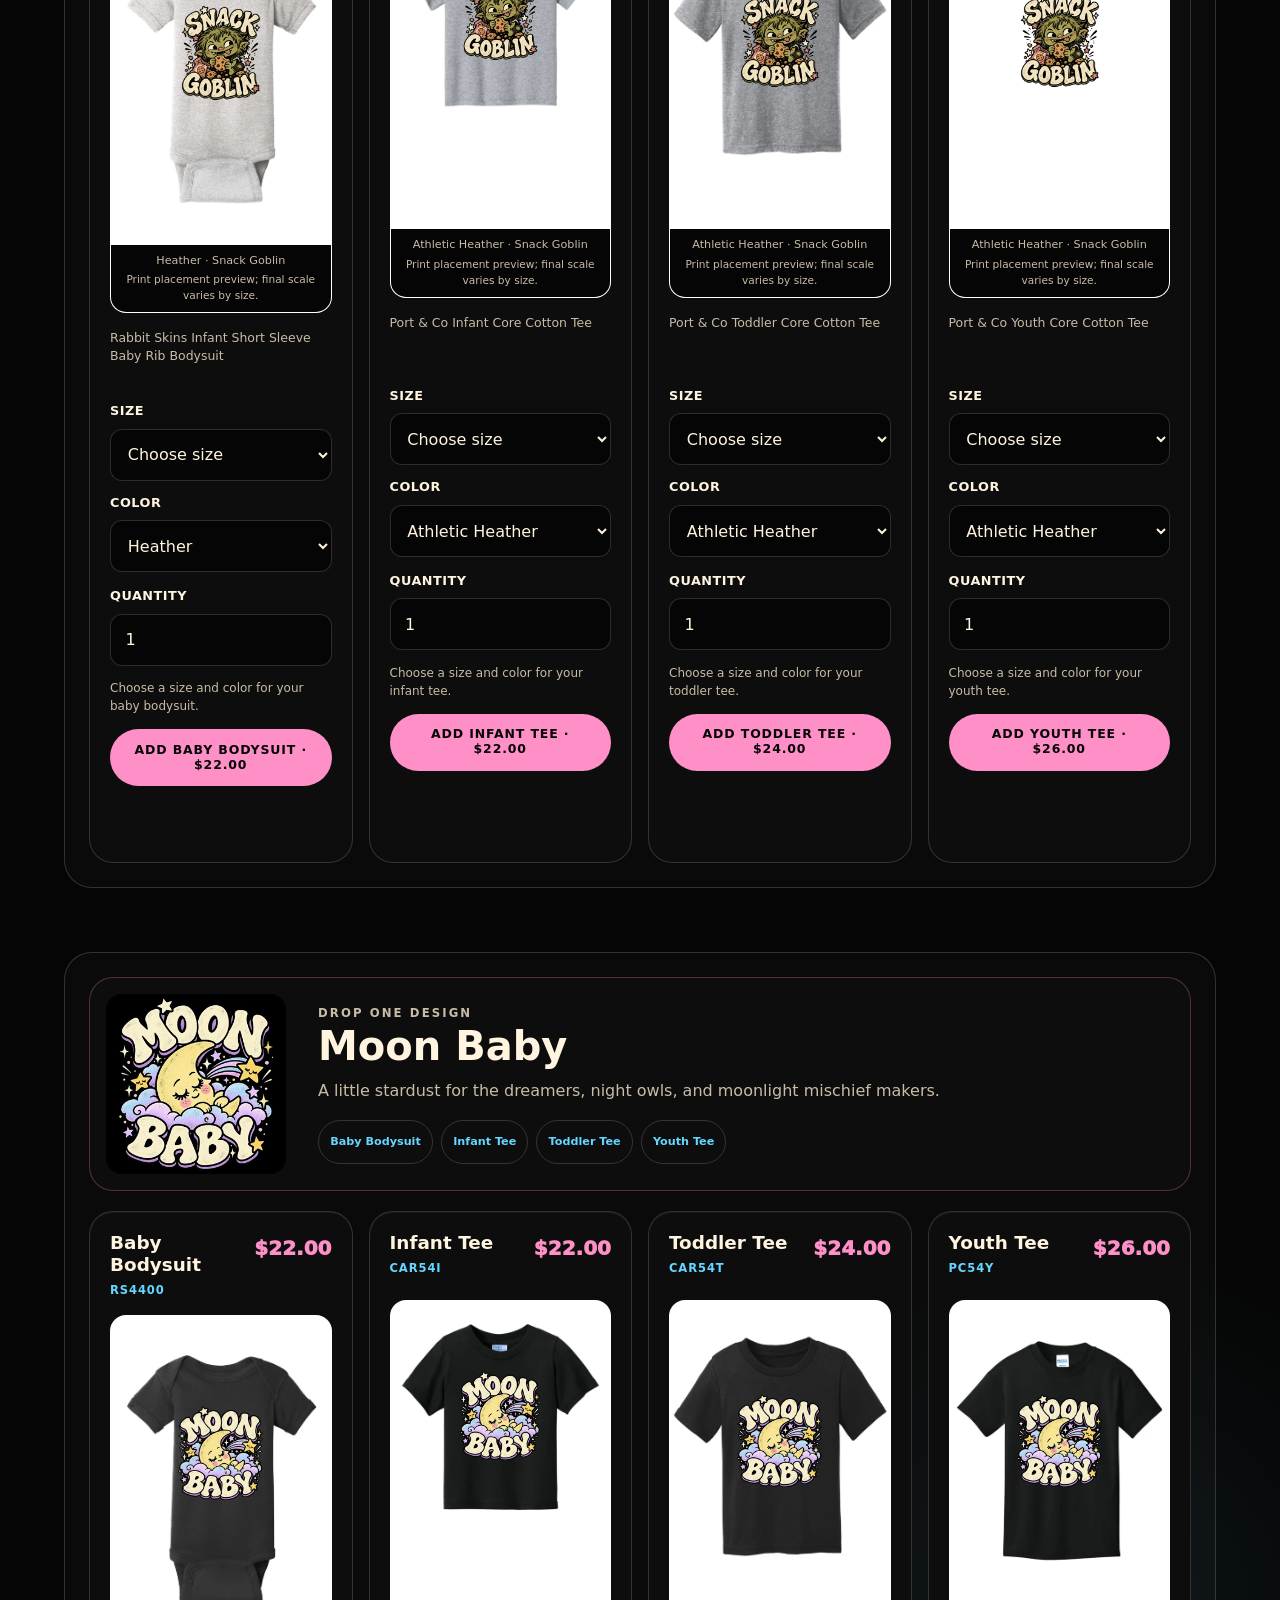
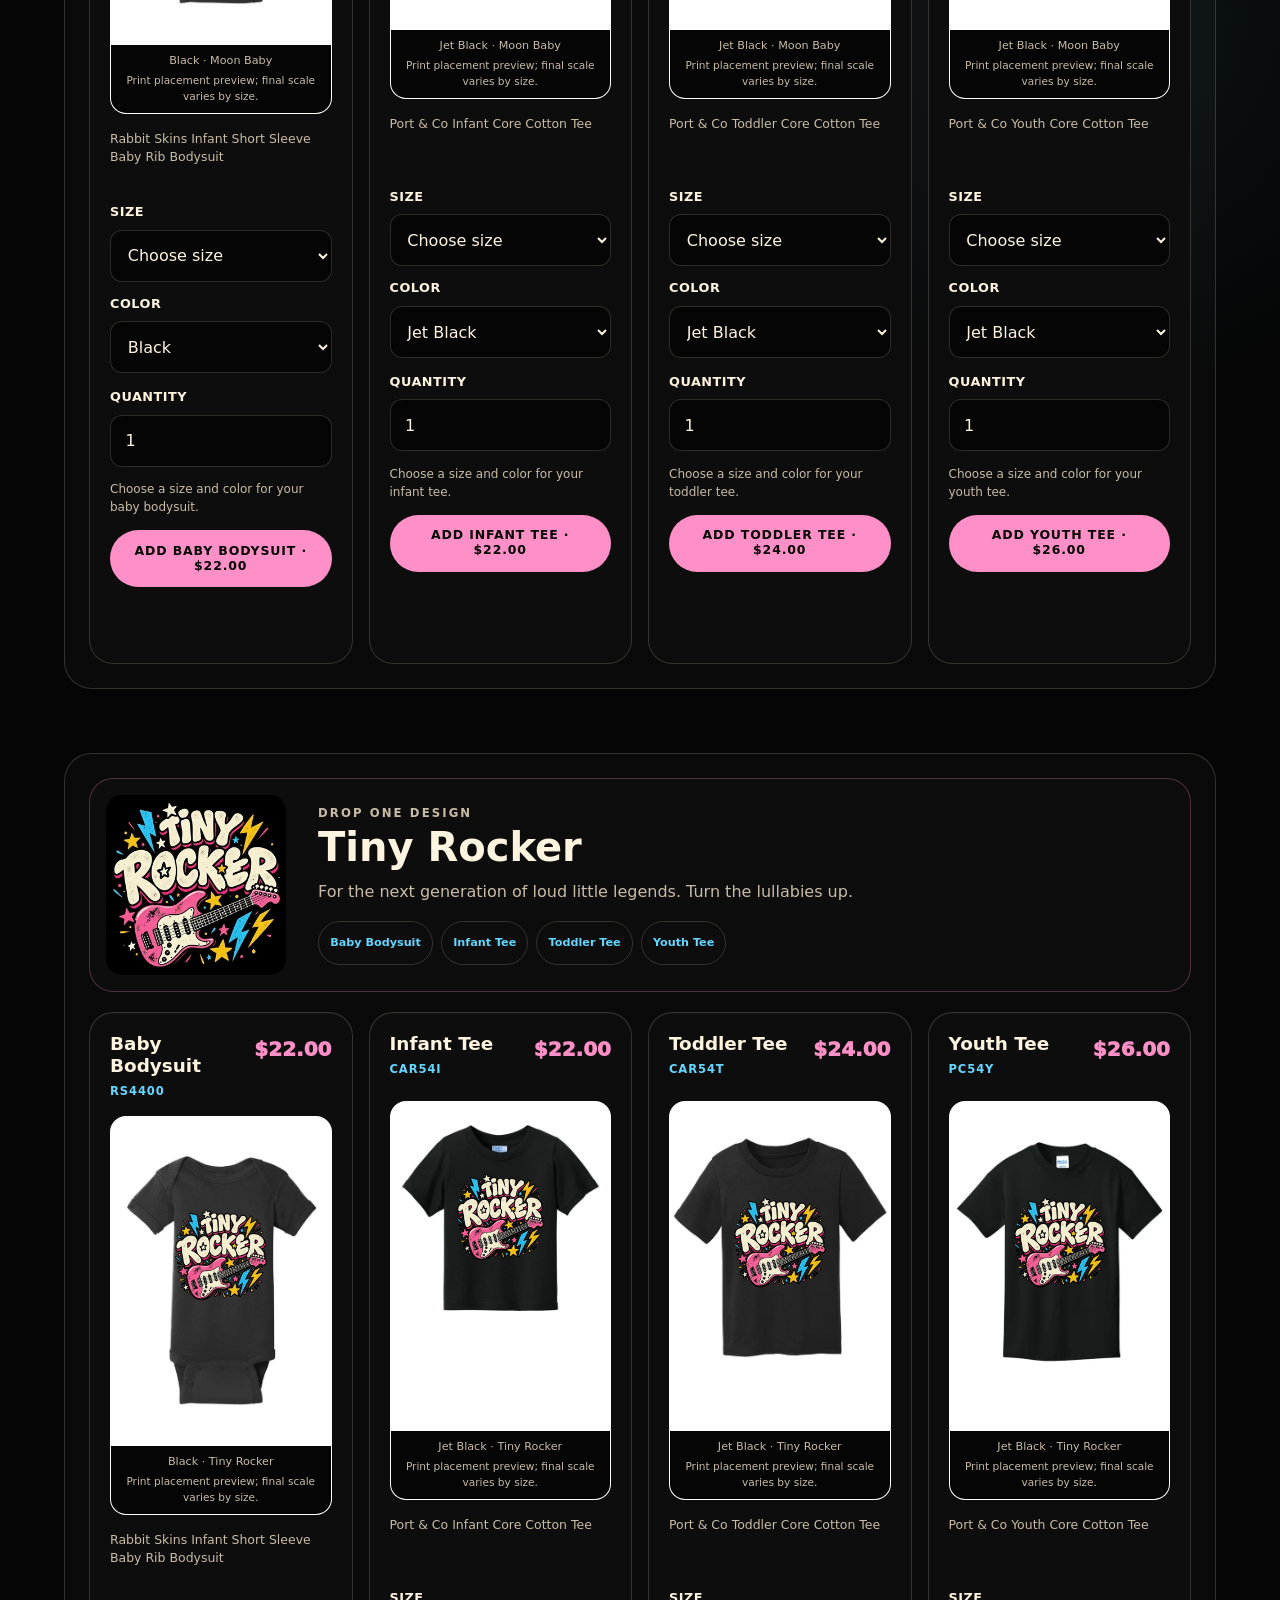
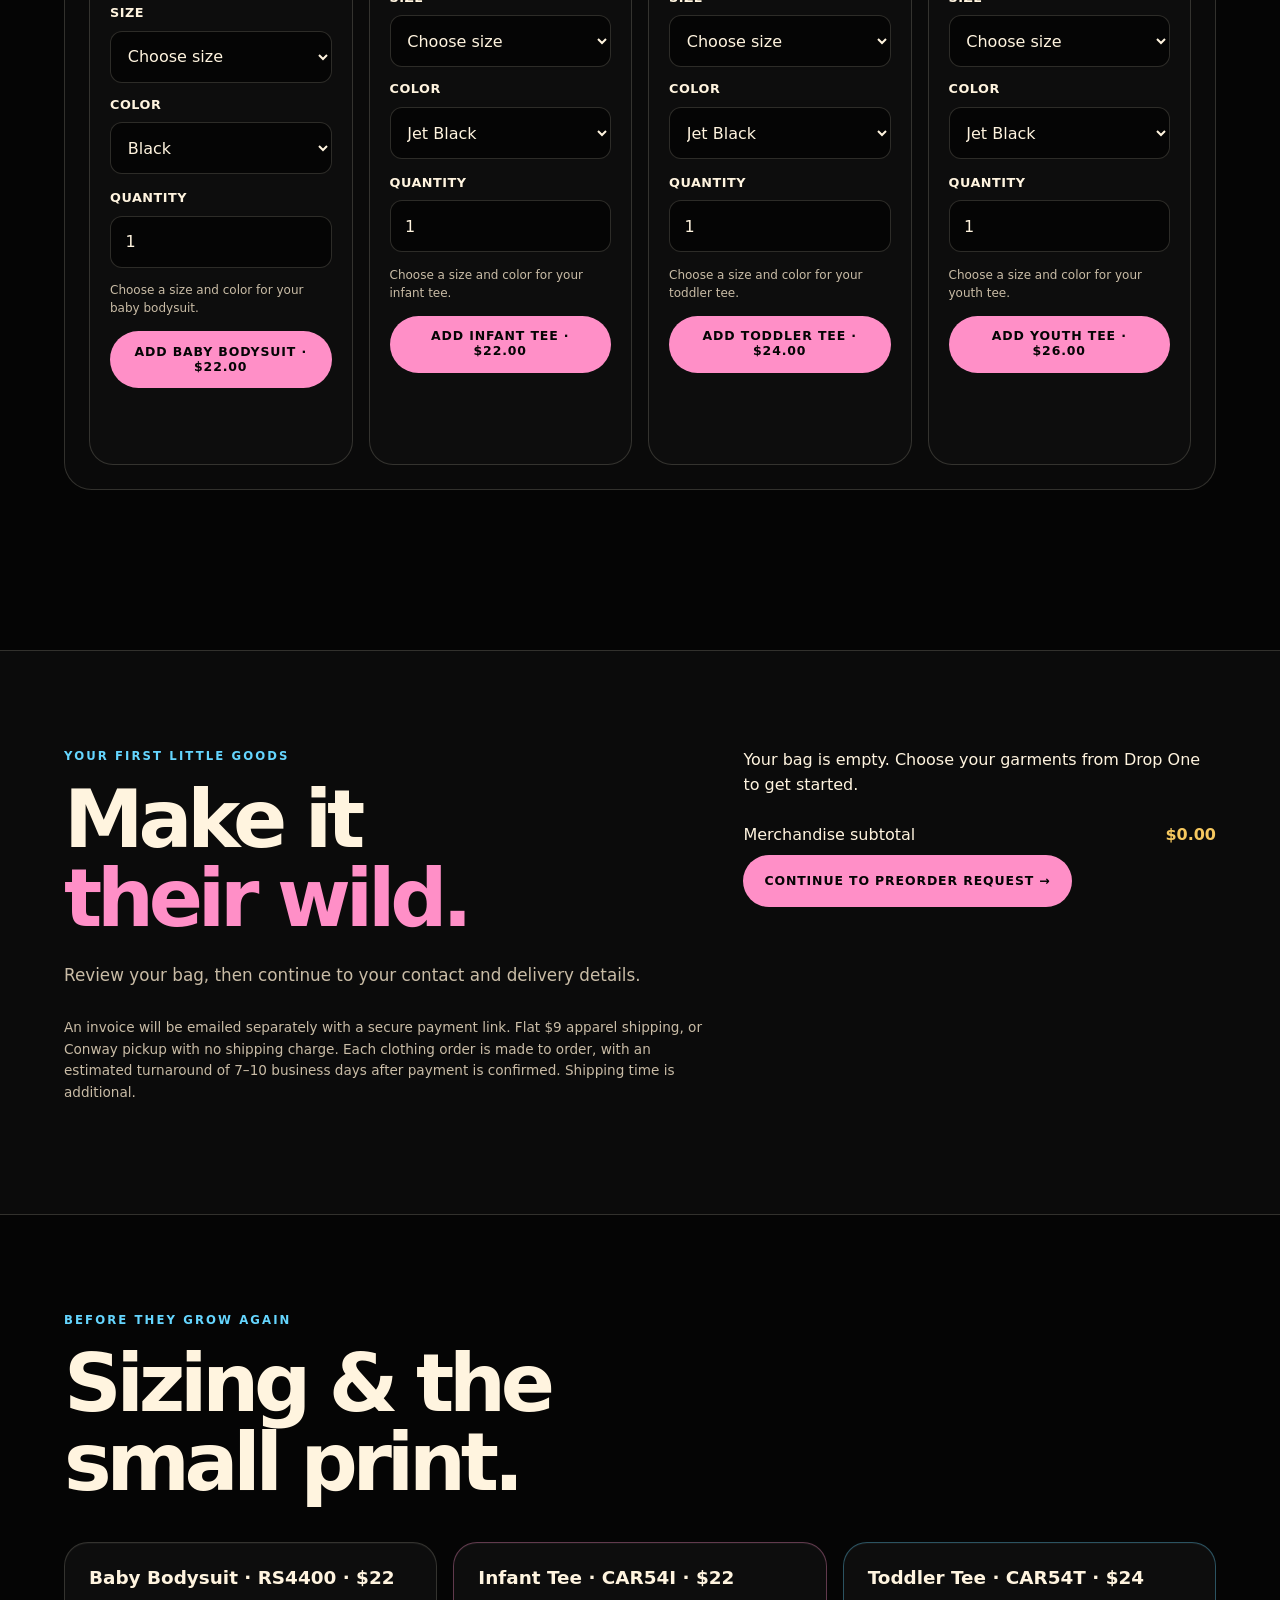
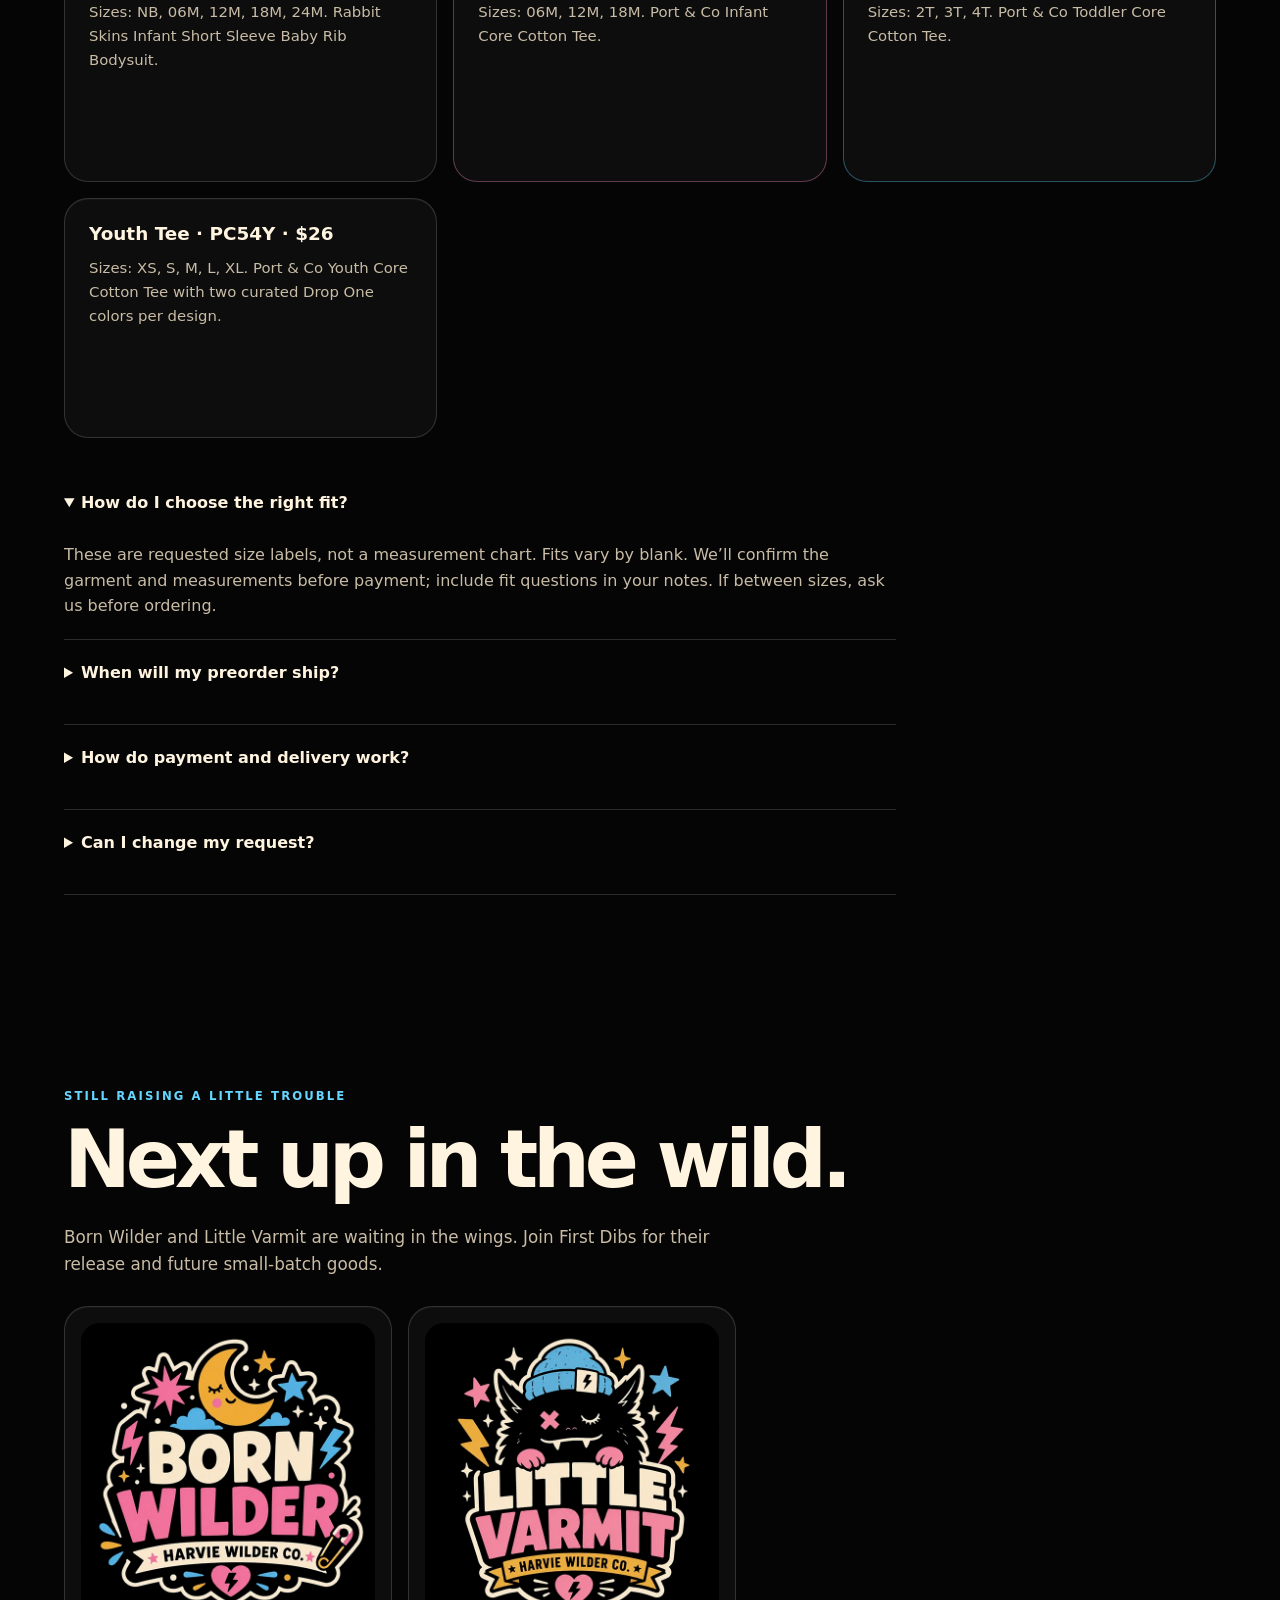
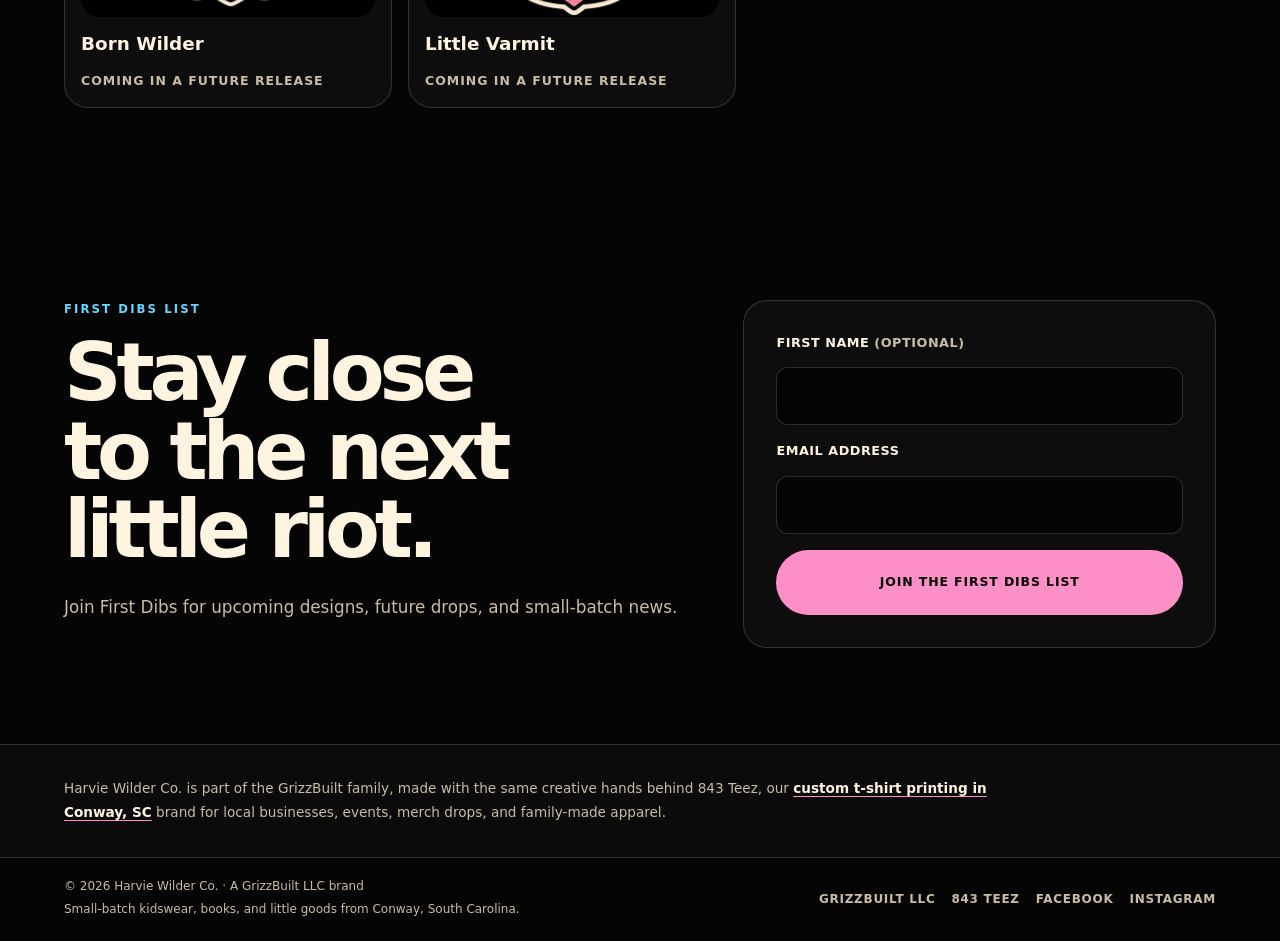
==== commit 6b1bd0c5: "Clarify made-to-order clothing and 7–10 business day turnaround" ====
--- a/index.html
+++ b/index.html
@@ -58,7 +58,7 @@
         <p class="section-kicker">The first four</p>
         <h2>Pick the design. Then pick the garment.</h2>
         <p class="lead">Each Drop One design is followed by separate cards for the Rabbit Skins bodysuit, Port & Co infant tee, toddler tee, and youth tee. Two colors chosen for each design, on the right garment for your little one.</p>
-        <p class="shop-note">No payment is taken here. Apparel shipping is a flat $9 per order. We confirm blank availability, final sizing, and production timing before invoicing.</p>
+        <p class="lead">Made to order, with love. We print and press each clothing order by hand, just for your little wild soul.</p><p class="shop-note"><strong>Estimated turnaround: 7–10 business days after payment is confirmed.</strong> Shipping time is additional. No payment is taken here. Apparel shipping is a flat $9 per order. We confirm blank availability, final sizing, and production timing before invoicing.</p>
       </div>
 
       <section id="wild-little-soul" class="design-product-block" aria-labelledby="wild-little-soul-title">
@@ -522,12 +522,12 @@
         </div>
       </section>
       <noscript><p>To build a preorder, enable JavaScript. You can also contact us through <a href="https://www.facebook.com/harviewilderco">Facebook</a>.</p></noscript></div></section>
-      <section class="section preorder-section" id="preorder"><div class="container signup-layout"><div><p class="section-kicker">Your first little goods</p><h2>Make it <span>their wild.</span></h2><p class="lead">Review your bag, then continue to your contact and delivery details.</p><p class="shop-note">An invoice will be emailed separately with a secure payment link. Flat $9 apparel shipping, or Conway pickup with no shipping charge. Printing begins after payment is confirmed.</p></div><div class="preorder-panel"><div id="preorder-items" aria-live="polite"></div><p class="subtotal">Merchandise subtotal <strong id="preorder-total">$0.00</strong></p><a class="button button-primary" href="/preorder.html">Continue to preorder request →</a></div></div></section>
+      <section class="section preorder-section" id="preorder"><div class="container signup-layout"><div><p class="section-kicker">Your first little goods</p><h2>Make it <span>their wild.</span></h2><p class="lead">Review your bag, then continue to your contact and delivery details.</p><p class="shop-note">An invoice will be emailed separately with a secure payment link. Flat $9 apparel shipping, or Conway pickup with no shipping charge. Each clothing order is made to order, with an estimated turnaround of 7–10 business days after payment is confirmed. Shipping time is additional.</p></div><div class="preorder-panel"><div id="preorder-items" aria-live="polite"></div><p class="subtotal">Merchandise subtotal <strong id="preorder-total">$0.00</strong></p><a class="button button-primary" href="/preorder.html">Continue to preorder request →</a></div></div></section>
       <section class="section" id="size-guide"><div class="container"><p class="section-kicker">Before they grow again</p><h2>Sizing &amp; the small print.</h2><div class="product-grid">
       <article class="product-card"><h3>Baby Bodysuit · RS4400 · $22</h3><p>Sizes: NB, 06M, 12M, 18M, 24M. Rabbit Skins Infant Short Sleeve Baby Rib Bodysuit.</p></article>
       <article class="product-card"><h3>Infant Tee · CAR54I · $22</h3><p>Sizes: 06M, 12M, 18M. Port & Co Infant Core Cotton Tee.</p></article>
       <article class="product-card"><h3>Toddler Tee · CAR54T · $24</h3><p>Sizes: 2T, 3T, 4T. Port & Co Toddler Core Cotton Tee.</p></article>
-      <article class="product-card"><h3>Youth Tee · PC54Y · $26</h3><p>Sizes: XS, S, M, L, XL. Port & Co Youth Core Cotton Tee with two curated Drop One colors per design.</p></article></div><div class="drop-faq"><details open><summary>How do I choose the right fit?</summary><p>These are requested size labels, not a measurement chart. Fits vary by blank. We’ll confirm the garment and measurements before payment; include fit questions in your notes. If between sizes, ask us before ordering.</p></details><details><summary>When will my preorder ship?</summary><p>This first drop is produced in small batches. Your production estimate and shipping window will be supplied with your quote before payment. No fixed ship date is promised at request stage. We’ll email you if timing changes.</p></details><details><summary>How do payment and delivery work?</summary><p>We review your request and email a final quote with available garments, flat $9 apparel shipping or Conway pickup with no shipping charge, and any applicable tax. Your order is confirmed only after you approve and pay the invoice. Lulu handles book purchases separately.</p></details><details><summary>Can I change my request?</summary><p>Reply to your confirmation email to discuss changes before payment. Any cancellation or return terms will be provided before payment so you can review them before your order is confirmed.</p></details></div></div></section>
+      <article class="product-card"><h3>Youth Tee · PC54Y · $26</h3><p>Sizes: XS, S, M, L, XL. Port & Co Youth Core Cotton Tee with two curated Drop One colors per design.</p></article></div><div class="drop-faq"><details open><summary>How do I choose the right fit?</summary><p>These are requested size labels, not a measurement chart. Fits vary by blank. We’ll confirm the garment and measurements before payment; include fit questions in your notes. If between sizes, ask us before ordering.</p></details><details><summary>When will my preorder ship?</summary><p>Each clothing order is made to order and printed and pressed by hand. Please allow an estimated 7–10 business days after payment is confirmed for your order to ship or be ready for Conway pickup. Business days are Monday–Friday, excluding holidays. Shipping time is additional. We’ll confirm garment availability before payment and let you know if we expect a longer turnaround.</p></details><details><summary>How do payment and delivery work?</summary><p>We review your request and email a final quote with available garments, flat $9 apparel shipping or Conway pickup with no shipping charge, and any applicable tax. Your order is confirmed only after you approve and pay the invoice. Lulu handles book purchases separately.</p></details><details><summary>Can I change my request?</summary><p>Reply to your confirmation email to discuss changes before payment. Any cancellation or return terms will be provided before payment so you can review them before your order is confirmed.</p></details></div></div></section>
       <section class="section" id="whats-coming"><div class="container"><p class="section-kicker">Still raising a little trouble</p><h2>Next up in the wild.</h2><p class="lead">Born Wilder and Little Varmit are waiting in the wings. Join First Dibs for their release and future small-batch goods.</p><div class="upcoming-grid"><article class="drop-preview-card"><img class="drop-preview-art" src="/assets/drop-one/born-wilder.webp" alt="Upcoming Born Wilder artwork" width="600" height="600" loading="lazy"><h3>Born Wilder</h3><p>Coming in a future release</p></article><article class="drop-preview-card"><img class="drop-preview-art" src="/assets/drop-one/little-varmit.webp" alt="Upcoming Little Varmit artwork" width="600" height="600" loading="lazy"><h3>Little Varmit</h3><p>Coming in a future release</p></article></div></div></section>
       <section class="section signup-section" id="first-dibs"><div class="container signup-layout"><div><p class="section-kicker">First Dibs List</p><h2>Stay close to the next little riot.</h2><p class="lead">Join First Dibs for upcoming designs, future drops, and small-batch news.</p></div><form class="signup-form" name="first-dibs" method="POST" action="/thanks.html" data-netlify="true" netlify-honeypot="bot-field"><input type="hidden" name="form-name" value="first-dibs"><p class="hidden-field"><label>Don’t fill this out if you’re human:<input name="bot-field"></label></p><div class="form-field"><label for="first-name">First name <span>(optional)</span></label><input id="first-name" name="first-name" type="text" autocomplete="given-name"></div><div class="form-field"><label for="email">Email address</label><input id="email" name="email" type="email" autocomplete="email" required></div><button class="button button-primary" type="submit">Join the First Dibs List</button></form></div></section>
     </main>
